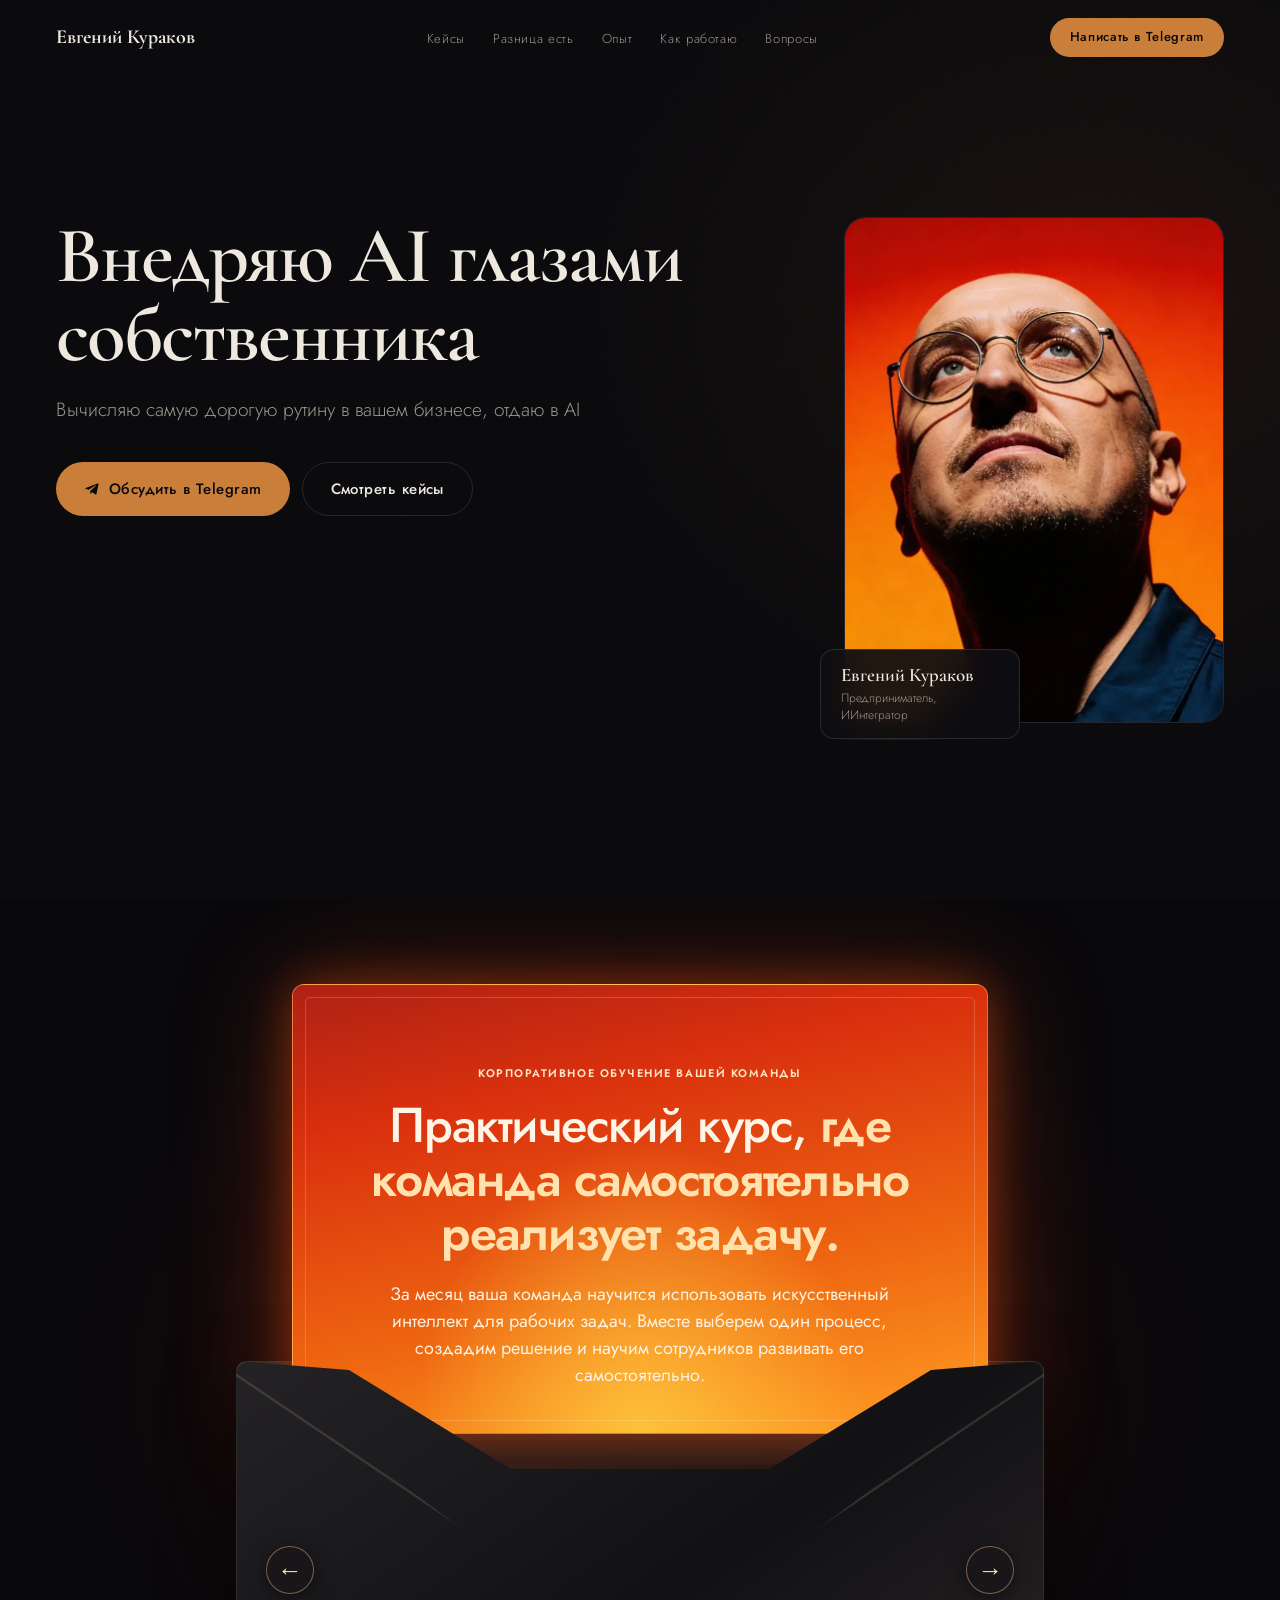
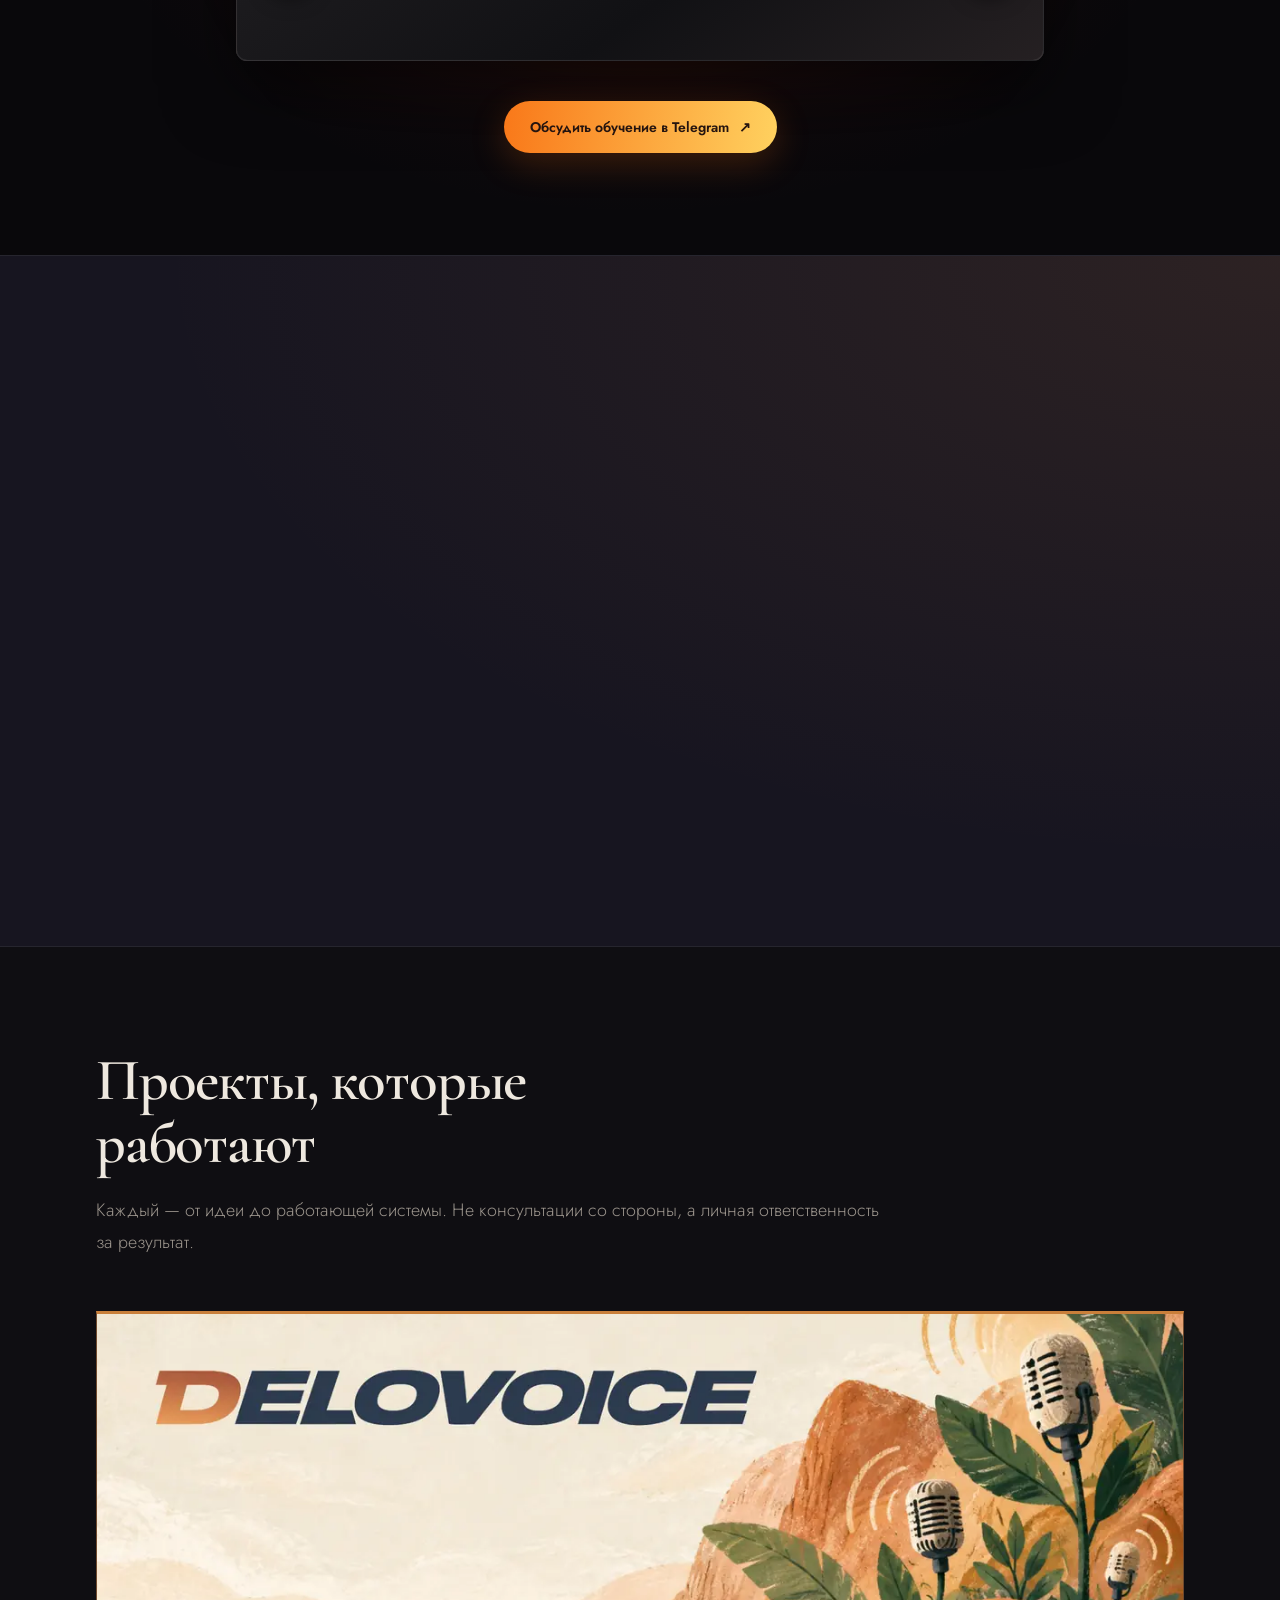
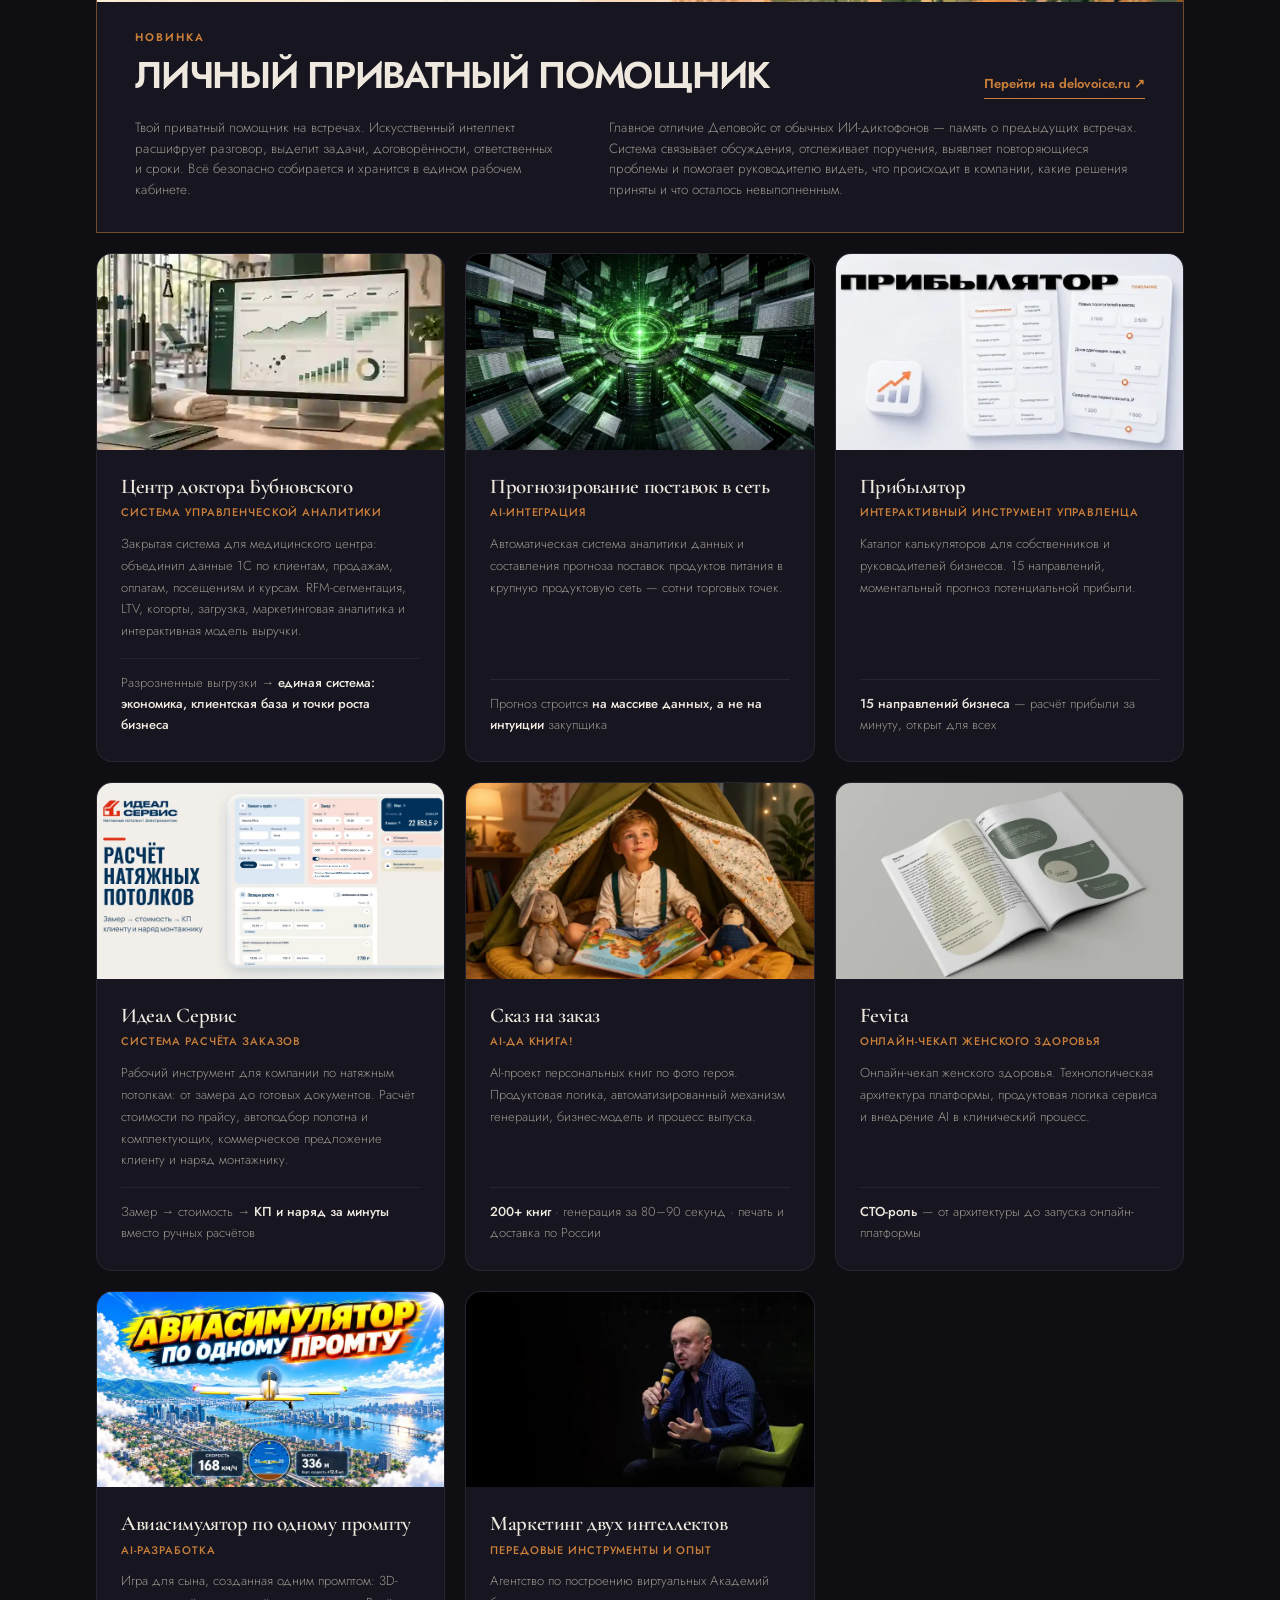
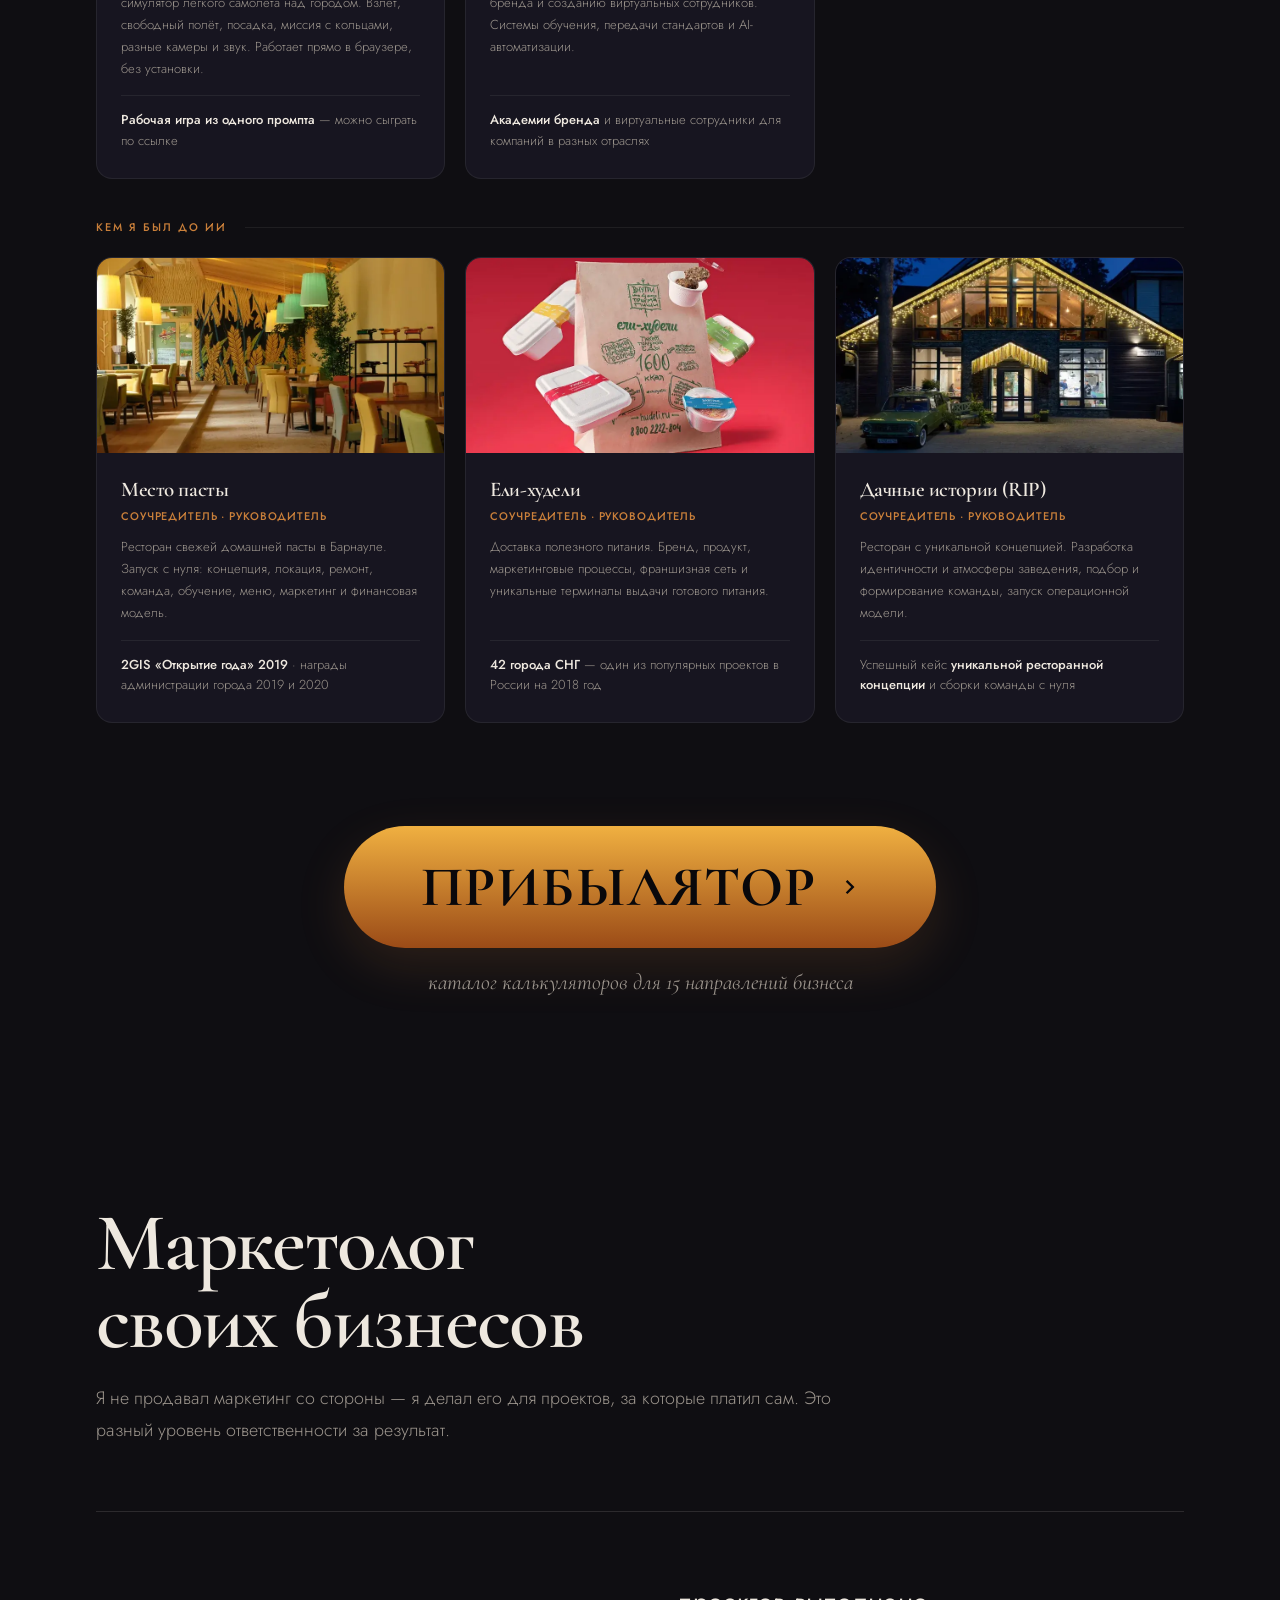
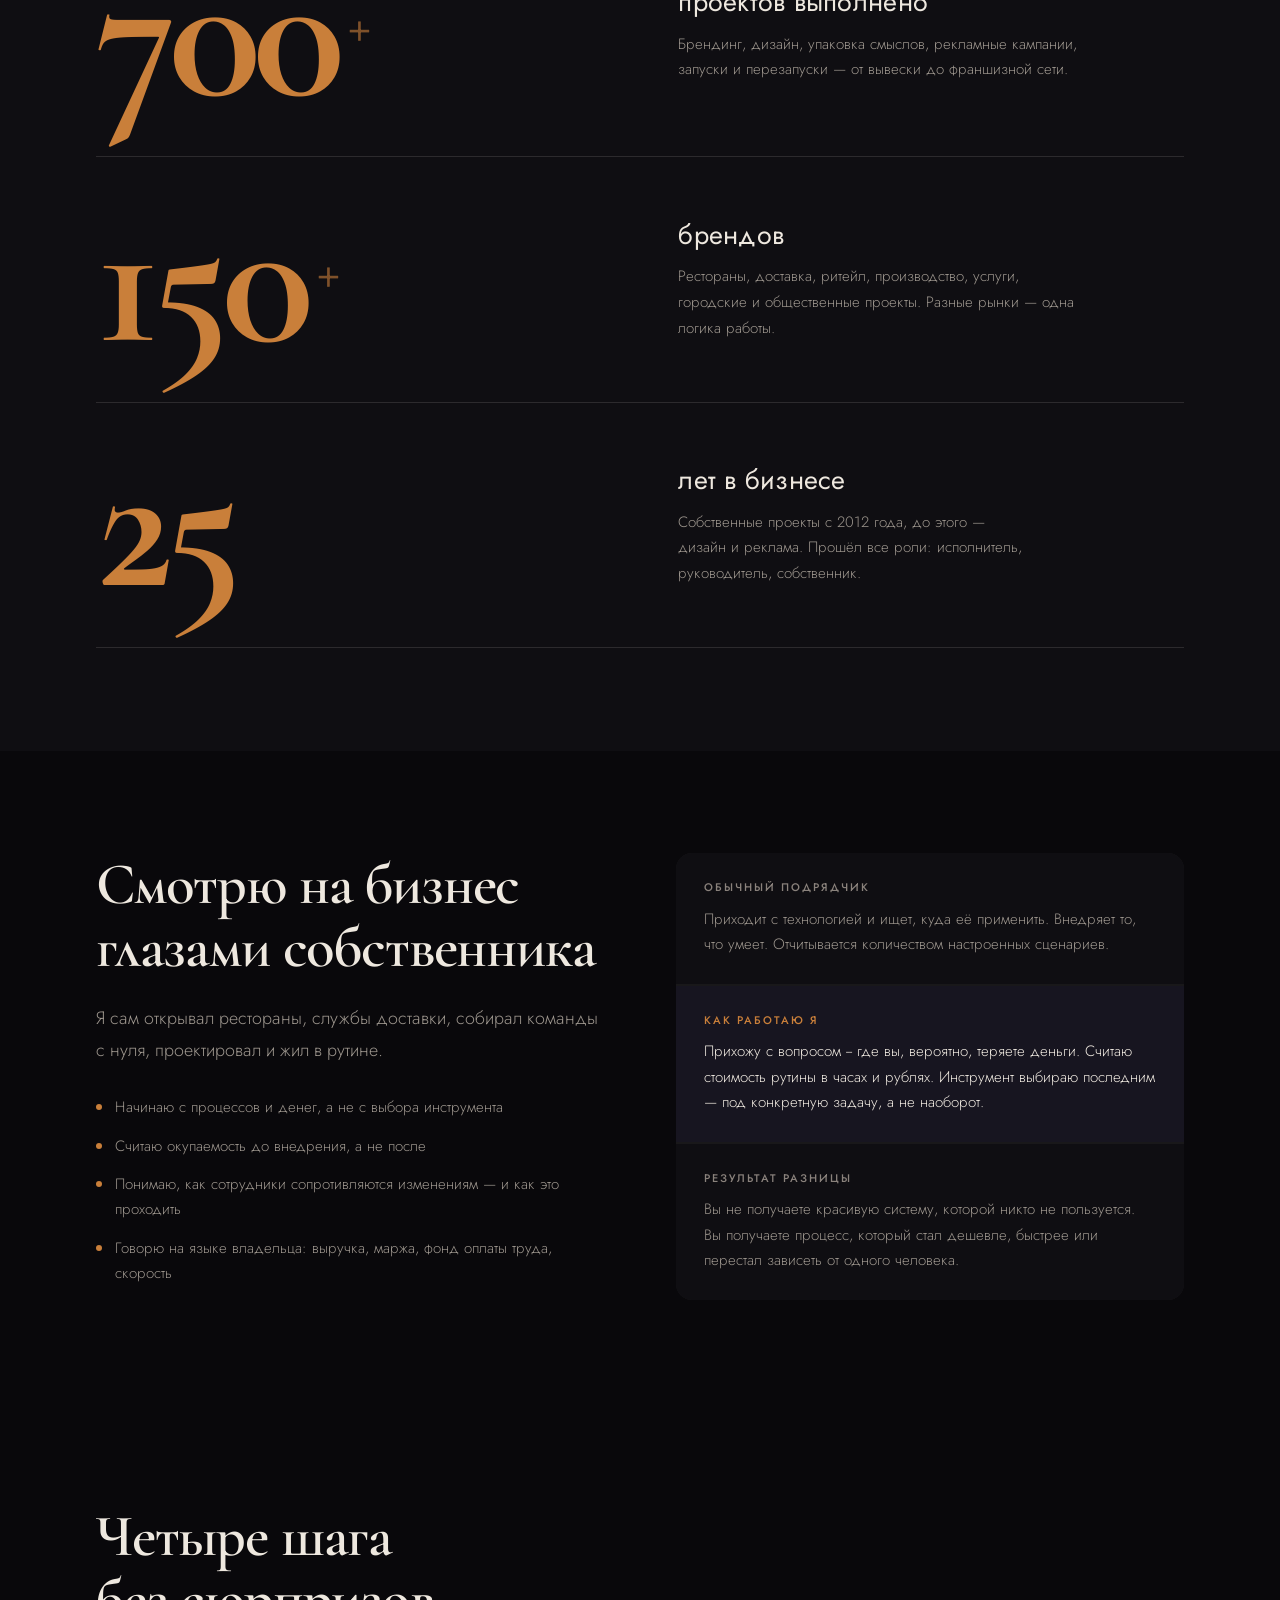
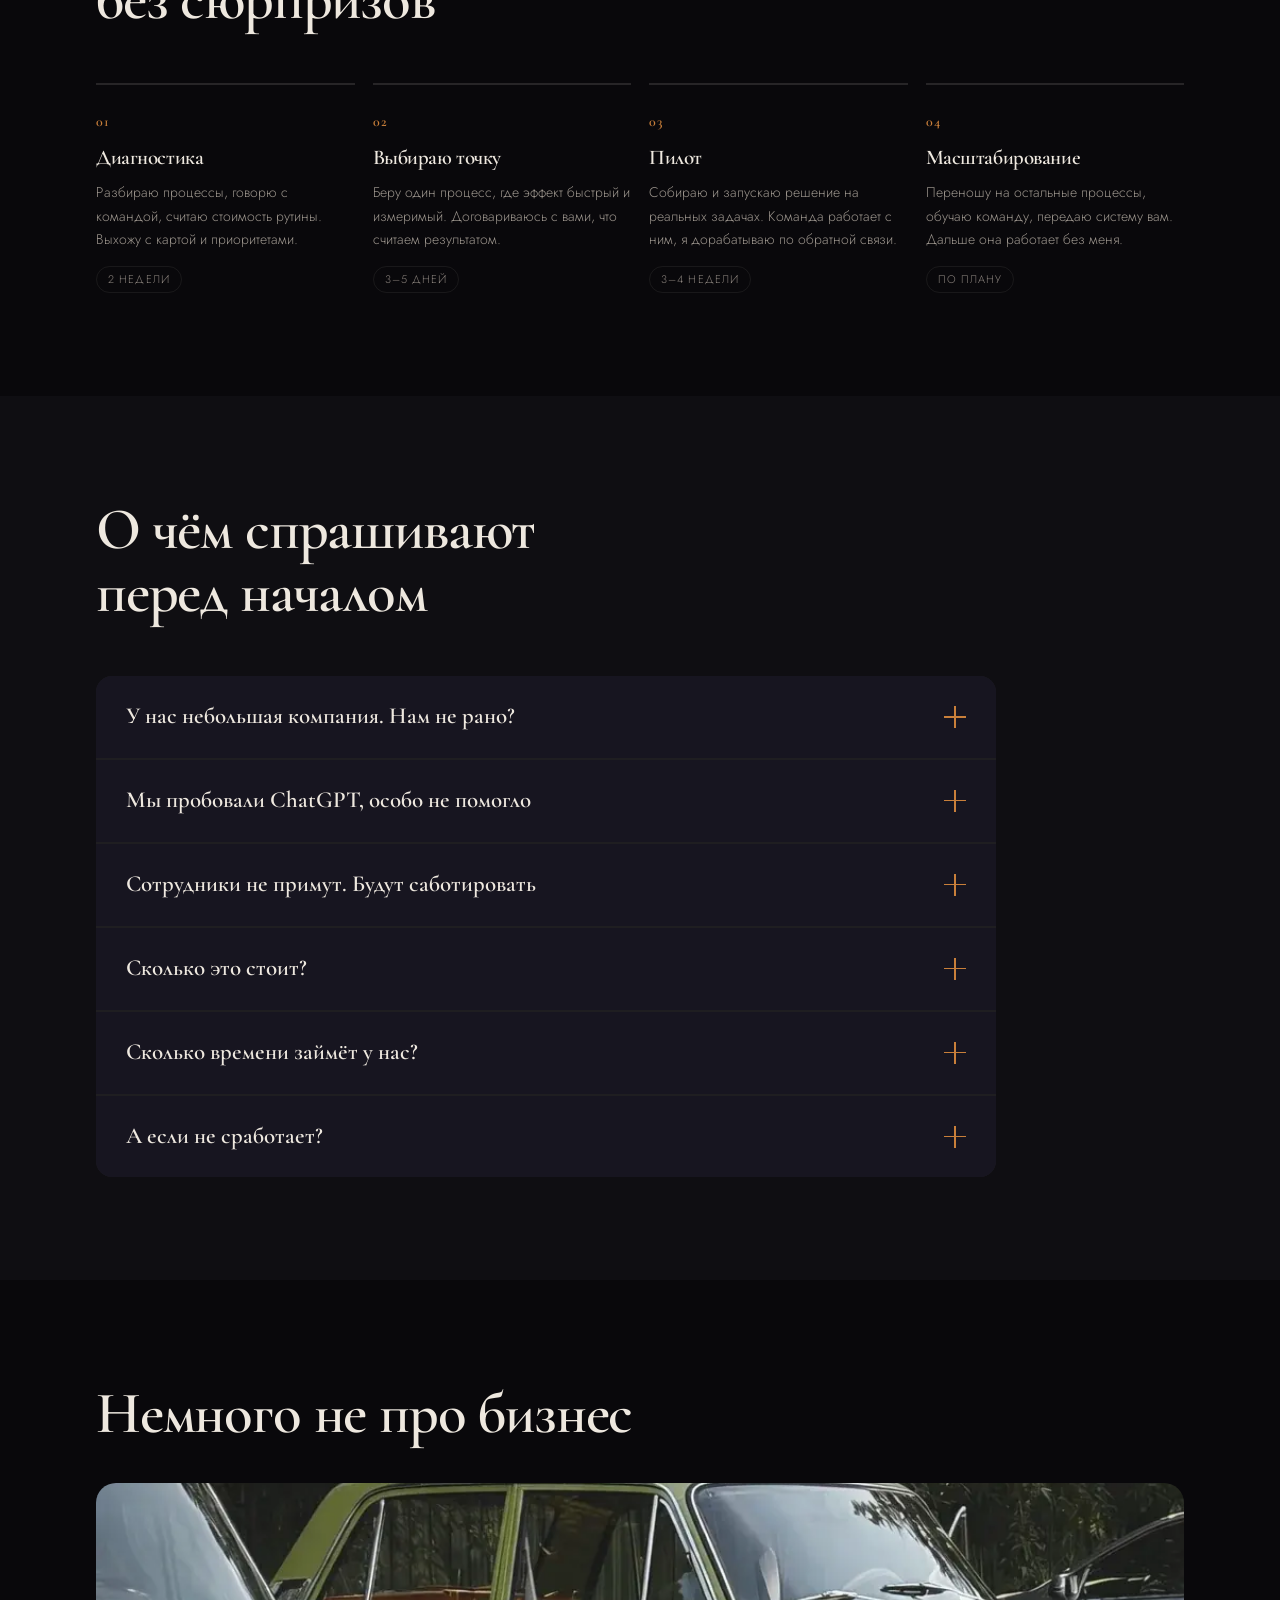
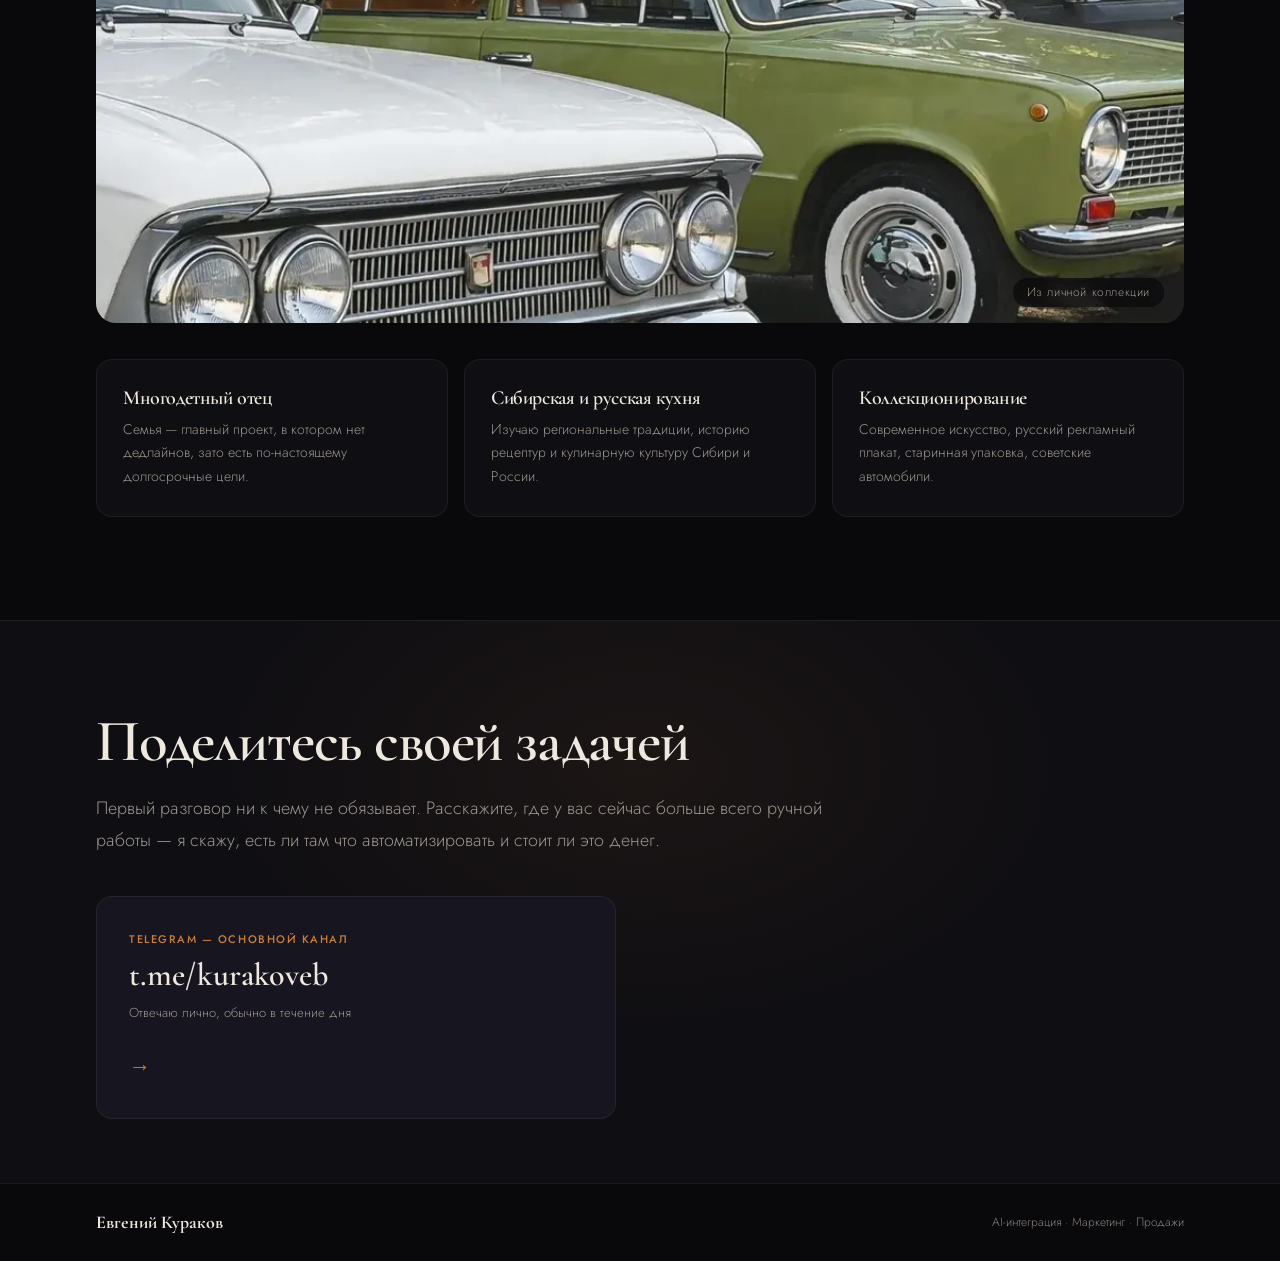
==== index.html @ 6cf67a52 "Make DeloVoice featured case a full-width image banner with text below" ====
<!DOCTYPE html>
<html lang="ru"><head>
<meta charset="UTF-8">
<meta name="viewport" content="width=device-width, initial-scale=1.0, viewport-fit=cover">
<title>AI-интеграция, маркетинг и продажи — Евгений Кураков</title>
<meta name="description" content="Внедрение ИИ в бизнес глазами собственника: нахожу самую дорогую рутину и отдаю её ИИ. Виртуальные сотрудники, академии бренда, автоматизация процессов, маркетинг и построение продаж. 700+ проектов, 150+ брендов, 25 лет опыта.">
<meta name="keywords" content="внедрение ИИ в бизнес, AI-интеграция, автоматизация бизнес-процессов, виртуальные сотрудники, AI-ассистенты, академия бренда, построение отдела продаж, маркетинг для ресторанов, Евгений Кураков">
<meta name="author" content="Евгений Кураков">
<meta name="robots" content="index, follow, max-image-preview:large, max-snippet:-1">
<meta name="theme-color" content="#09080B">
<meta name="format-detection" content="telephone=no">
<link rel="canonical" href="https://iamkurakov.ru/">
<link rel="icon" href="/favicon.ico" sizes="any">
<link rel="icon" type="image/png" sizes="32x32" href="/favicon-32.png">
<link rel="apple-touch-icon" sizes="180x180" href="/favicon-180.png">
<meta property="og:type" content="profile">
<meta property="og:site_name" content="Евгений Кураков">
<meta property="og:locale" content="ru_RU">
<meta property="og:title" content="AI-интеграция, маркетинг и продажи — Евгений Кураков">
<meta property="og:description" content="Внедряю ИИ в бизнес глазами собственника, а не рядового разработчика. Вычисляю самую дорогую рутину и отдаю её ИИ.">
<meta property="og:url" content="https://iamkurakov.ru/">
<meta property="og:image" content="https://iamkurakov.ru/img/og-cover.jpg">
<meta property="og:image:width" content="1200">
<meta property="og:image:height" content="630">
<meta property="og:image:type" content="image/jpeg">
<meta property="og:image:alt" content="Евгений Кураков — предприниматель и ИИнтегратор">
<meta name="twitter:card" content="summary_large_image">
<meta name="twitter:title" content="AI-интеграция, маркетинг и продажи — Евгений Кураков">
<meta name="twitter:description" content="Нахожу самую дорогую рутину в бизнесе и отдаю её ИИ. AI-интеграция, маркетинг, продажи.">
<meta name="twitter:image" content="https://iamkurakov.ru/img/og-cover.jpg">

<link rel="preload" href="img/kurakov.webp" as="image" fetchpriority="high">
<!-- Yandex.Metrika counter -->
<script type="text/javascript">
(function(m,e,t,r,i,k,a){m[i]=m[i]||function(){(m[i].a=m[i].a||[]).push(arguments)};m[i].l=1*new Date();for(var j=0;j<document.scripts.length;j++){if(document.scripts[j].src===r){return}}k=e.createElement(t),a=e.getElementsByTagName(t)[0],k.async=1,k.src=r,a.parentNode.insertBefore(k,a)})(window,document,'script','https://mc.yandex.ru/metrika/tag.js?id=113907085','ym');
ym(113907085,'init',{ssr:true,webvisor:true,clickmap:true,ecommerce:"dataLayer",referrer:document.referrer,url:location.href,accurateTrackBounce:true,trackLinks:true});
</script>
<!-- /Yandex.Metrika counter -->
<style>/* cyrillic-ext */
@font-face {
  font-family: 'Cormorant Garamond';
  font-style: italic;
  font-weight: 400;
  font-display: swap;
  src: url("fonts/fafead5b.woff2") format('woff2');
  unicode-range: U+0460-052F, U+1C80-1C8A, U+20B4, U+2DE0-2DFF, U+A640-A69F, U+FE2E-FE2F;
}
/* cyrillic */
@font-face {
  font-family: 'Cormorant Garamond';
  font-style: italic;
  font-weight: 400;
  font-display: swap;
  src: url("fonts/f7127a24.woff2") format('woff2');
  unicode-range: U+0301, U+0400-045F, U+0490-0491, U+04B0-04B1, U+2116;
}
/* vietnamese */
@font-face {
  font-family: 'Cormorant Garamond';
  font-style: italic;
  font-weight: 400;
  font-display: swap;
  src: url("fonts/7da8c09c.woff2") format('woff2');
  unicode-range: U+0102-0103, U+0110-0111, U+0128-0129, U+0168-0169, U+01A0-01A1, U+01AF-01B0, U+0300-0301, U+0303-0304, U+0308-0309, U+0323, U+0329, U+1EA0-1EF9, U+20AB;
}
/* latin-ext */
@font-face {
  font-family: 'Cormorant Garamond';
  font-style: italic;
  font-weight: 400;
  font-display: swap;
  src: url("fonts/89ba4694.woff2") format('woff2');
  unicode-range: U+0100-02BA, U+02BD-02C5, U+02C7-02CC, U+02CE-02D7, U+02DD-02FF, U+0304, U+0308, U+0329, U+1D00-1DBF, U+1E00-1E9F, U+1EF2-1EFF, U+2020, U+20A0-20AB, U+20AD-20C0, U+2113, U+2C60-2C7F, U+A720-A7FF;
}
/* latin */
@font-face {
  font-family: 'Cormorant Garamond';
  font-style: italic;
  font-weight: 400;
  font-display: swap;
  src: url("fonts/3cfa1b1b.woff2") format('woff2');
  unicode-range: U+0000-00FF, U+0131, U+0152-0153, U+02BB-02BC, U+02C6, U+02DA, U+02DC, U+0304, U+0308, U+0329, U+2000-206F, U+20AC, U+2122, U+2191, U+2193, U+2212, U+2215, U+FEFF, U+FFFD;
}
/* cyrillic-ext */
@font-face {
  font-family: 'Cormorant Garamond';
  font-style: italic;
  font-weight: 600;
  font-display: swap;
  src: url("fonts/fafead5b.woff2") format('woff2');
  unicode-range: U+0460-052F, U+1C80-1C8A, U+20B4, U+2DE0-2DFF, U+A640-A69F, U+FE2E-FE2F;
}
/* cyrillic */
@font-face {
  font-family: 'Cormorant Garamond';
  font-style: italic;
  font-weight: 600;
  font-display: swap;
  src: url("fonts/f7127a24.woff2") format('woff2');
  unicode-range: U+0301, U+0400-045F, U+0490-0491, U+04B0-04B1, U+2116;
}
/* vietnamese */
@font-face {
  font-family: 'Cormorant Garamond';
  font-style: italic;
  font-weight: 600;
  font-display: swap;
  src: url("fonts/7da8c09c.woff2") format('woff2');
  unicode-range: U+0102-0103, U+0110-0111, U+0128-0129, U+0168-0169, U+01A0-01A1, U+01AF-01B0, U+0300-0301, U+0303-0304, U+0308-0309, U+0323, U+0329, U+1EA0-1EF9, U+20AB;
}
/* latin-ext */
@font-face {
  font-family: 'Cormorant Garamond';
  font-style: italic;
  font-weight: 600;
  font-display: swap;
  src: url("fonts/89ba4694.woff2") format('woff2');
  unicode-range: U+0100-02BA, U+02BD-02C5, U+02C7-02CC, U+02CE-02D7, U+02DD-02FF, U+0304, U+0308, U+0329, U+1D00-1DBF, U+1E00-1E9F, U+1EF2-1EFF, U+2020, U+20A0-20AB, U+20AD-20C0, U+2113, U+2C60-2C7F, U+A720-A7FF;
}
/* latin */
@font-face {
  font-family: 'Cormorant Garamond';
  font-style: italic;
  font-weight: 600;
  font-display: swap;
  src: url("fonts/3cfa1b1b.woff2") format('woff2');
  unicode-range: U+0000-00FF, U+0131, U+0152-0153, U+02BB-02BC, U+02C6, U+02DA, U+02DC, U+0304, U+0308, U+0329, U+2000-206F, U+20AC, U+2122, U+2191, U+2193, U+2212, U+2215, U+FEFF, U+FFFD;
}
/* cyrillic-ext */
@font-face {
  font-family: 'Cormorant Garamond';
  font-style: normal;
  font-weight: 400;
  font-display: swap;
  src: url("fonts/e37091b2.woff2") format('woff2');
  unicode-range: U+0460-052F, U+1C80-1C8A, U+20B4, U+2DE0-2DFF, U+A640-A69F, U+FE2E-FE2F;
}
/* cyrillic */
@font-face {
  font-family: 'Cormorant Garamond';
  font-style: normal;
  font-weight: 400;
  font-display: swap;
  src: url("fonts/98a6ba14.woff2") format('woff2');
  unicode-range: U+0301, U+0400-045F, U+0490-0491, U+04B0-04B1, U+2116;
}
/* vietnamese */
@font-face {
  font-family: 'Cormorant Garamond';
  font-style: normal;
  font-weight: 400;
  font-display: swap;
  src: url("fonts/1ac52d6c.woff2") format('woff2');
  unicode-range: U+0102-0103, U+0110-0111, U+0128-0129, U+0168-0169, U+01A0-01A1, U+01AF-01B0, U+0300-0301, U+0303-0304, U+0308-0309, U+0323, U+0329, U+1EA0-1EF9, U+20AB;
}
/* latin-ext */
@font-face {
  font-family: 'Cormorant Garamond';
  font-style: normal;
  font-weight: 400;
  font-display: swap;
  src: url("fonts/824432c8.woff2") format('woff2');
  unicode-range: U+0100-02BA, U+02BD-02C5, U+02C7-02CC, U+02CE-02D7, U+02DD-02FF, U+0304, U+0308, U+0329, U+1D00-1DBF, U+1E00-1E9F, U+1EF2-1EFF, U+2020, U+20A0-20AB, U+20AD-20C0, U+2113, U+2C60-2C7F, U+A720-A7FF;
}
/* latin */
@font-face {
  font-family: 'Cormorant Garamond';
  font-style: normal;
  font-weight: 400;
  font-display: swap;
  src: url("fonts/67171fcf.woff2") format('woff2');
  unicode-range: U+0000-00FF, U+0131, U+0152-0153, U+02BB-02BC, U+02C6, U+02DA, U+02DC, U+0304, U+0308, U+0329, U+2000-206F, U+20AC, U+2122, U+2191, U+2193, U+2212, U+2215, U+FEFF, U+FFFD;
}
/* cyrillic-ext */
@font-face {
  font-family: 'Cormorant Garamond';
  font-style: normal;
  font-weight: 600;
  font-display: swap;
  src: url("fonts/e37091b2.woff2") format('woff2');
  unicode-range: U+0460-052F, U+1C80-1C8A, U+20B4, U+2DE0-2DFF, U+A640-A69F, U+FE2E-FE2F;
}
/* cyrillic */
@font-face {
  font-family: 'Cormorant Garamond';
  font-style: normal;
  font-weight: 600;
  font-display: swap;
  src: url("fonts/98a6ba14.woff2") format('woff2');
  unicode-range: U+0301, U+0400-045F, U+0490-0491, U+04B0-04B1, U+2116;
}
/* vietnamese */
@font-face {
  font-family: 'Cormorant Garamond';
  font-style: normal;
  font-weight: 600;
  font-display: swap;
  src: url("fonts/1ac52d6c.woff2") format('woff2');
  unicode-range: U+0102-0103, U+0110-0111, U+0128-0129, U+0168-0169, U+01A0-01A1, U+01AF-01B0, U+0300-0301, U+0303-0304, U+0308-0309, U+0323, U+0329, U+1EA0-1EF9, U+20AB;
}
/* latin-ext */
@font-face {
  font-family: 'Cormorant Garamond';
  font-style: normal;
  font-weight: 600;
  font-display: swap;
  src: url("fonts/824432c8.woff2") format('woff2');
  unicode-range: U+0100-02BA, U+02BD-02C5, U+02C7-02CC, U+02CE-02D7, U+02DD-02FF, U+0304, U+0308, U+0329, U+1D00-1DBF, U+1E00-1E9F, U+1EF2-1EFF, U+2020, U+20A0-20AB, U+20AD-20C0, U+2113, U+2C60-2C7F, U+A720-A7FF;
}
/* latin */
@font-face {
  font-family: 'Cormorant Garamond';
  font-style: normal;
  font-weight: 600;
  font-display: swap;
  src: url("fonts/67171fcf.woff2") format('woff2');
  unicode-range: U+0000-00FF, U+0131, U+0152-0153, U+02BB-02BC, U+02C6, U+02DA, U+02DC, U+0304, U+0308, U+0329, U+2000-206F, U+20AC, U+2122, U+2191, U+2193, U+2212, U+2215, U+FEFF, U+FFFD;
}
/* cyrillic-ext */
@font-face {
  font-family: 'Cormorant Garamond';
  font-style: normal;
  font-weight: 700;
  font-display: swap;
  src: url("fonts/e37091b2.woff2") format('woff2');
  unicode-range: U+0460-052F, U+1C80-1C8A, U+20B4, U+2DE0-2DFF, U+A640-A69F, U+FE2E-FE2F;
}
/* cyrillic */
@font-face {
  font-family: 'Cormorant Garamond';
  font-style: normal;
  font-weight: 700;
  font-display: swap;
  src: url("fonts/98a6ba14.woff2") format('woff2');
  unicode-range: U+0301, U+0400-045F, U+0490-0491, U+04B0-04B1, U+2116;
}
/* vietnamese */
@font-face {
  font-family: 'Cormorant Garamond';
  font-style: normal;
  font-weight: 700;
  font-display: swap;
  src: url("fonts/1ac52d6c.woff2") format('woff2');
  unicode-range: U+0102-0103, U+0110-0111, U+0128-0129, U+0168-0169, U+01A0-01A1, U+01AF-01B0, U+0300-0301, U+0303-0304, U+0308-0309, U+0323, U+0329, U+1EA0-1EF9, U+20AB;
}
/* latin-ext */
@font-face {
  font-family: 'Cormorant Garamond';
  font-style: normal;
  font-weight: 700;
  font-display: swap;
  src: url("fonts/824432c8.woff2") format('woff2');
  unicode-range: U+0100-02BA, U+02BD-02C5, U+02C7-02CC, U+02CE-02D7, U+02DD-02FF, U+0304, U+0308, U+0329, U+1D00-1DBF, U+1E00-1E9F, U+1EF2-1EFF, U+2020, U+20A0-20AB, U+20AD-20C0, U+2113, U+2C60-2C7F, U+A720-A7FF;
}
/* latin */
@font-face {
  font-family: 'Cormorant Garamond';
  font-style: normal;
  font-weight: 700;
  font-display: swap;
  src: url("fonts/67171fcf.woff2") format('woff2');
  unicode-range: U+0000-00FF, U+0131, U+0152-0153, U+02BB-02BC, U+02C6, U+02DA, U+02DC, U+0304, U+0308, U+0329, U+2000-206F, U+20AC, U+2122, U+2191, U+2193, U+2212, U+2215, U+FEFF, U+FFFD;
}
/* cyrillic */
@font-face {
  font-family: 'Jost';
  font-style: normal;
  font-weight: 300;
  font-display: swap;
  src: url("fonts/20e87beb.woff2") format('woff2');
  unicode-range: U+0301, U+0400-045F, U+0490-0491, U+04B0-04B1, U+2116;
}
/* latin-ext */
@font-face {
  font-family: 'Jost';
  font-style: normal;
  font-weight: 300;
  font-display: swap;
  src: url("fonts/11725cff.woff2") format('woff2');
  unicode-range: U+0100-02BA, U+02BD-02C5, U+02C7-02CC, U+02CE-02D7, U+02DD-02FF, U+0304, U+0308, U+0329, U+1D00-1DBF, U+1E00-1E9F, U+1EF2-1EFF, U+2020, U+20A0-20AB, U+20AD-20C0, U+2113, U+2C60-2C7F, U+A720-A7FF;
}
/* latin */
@font-face {
  font-family: 'Jost';
  font-style: normal;
  font-weight: 300;
  font-display: swap;
  src: url("fonts/645d65e5.woff2") format('woff2');
  unicode-range: U+0000-00FF, U+0131, U+0152-0153, U+02BB-02BC, U+02C6, U+02DA, U+02DC, U+0304, U+0308, U+0329, U+2000-206F, U+20AC, U+2122, U+2191, U+2193, U+2212, U+2215, U+FEFF, U+FFFD;
}
/* cyrillic */
@font-face {
  font-family: 'Jost';
  font-style: normal;
  font-weight: 400;
  font-display: swap;
  src: url("fonts/20e87beb.woff2") format('woff2');
  unicode-range: U+0301, U+0400-045F, U+0490-0491, U+04B0-04B1, U+2116;
}
/* latin-ext */
@font-face {
  font-family: 'Jost';
  font-style: normal;
  font-weight: 400;
  font-display: swap;
  src: url("fonts/11725cff.woff2") format('woff2');
  unicode-range: U+0100-02BA, U+02BD-02C5, U+02C7-02CC, U+02CE-02D7, U+02DD-02FF, U+0304, U+0308, U+0329, U+1D00-1DBF, U+1E00-1E9F, U+1EF2-1EFF, U+2020, U+20A0-20AB, U+20AD-20C0, U+2113, U+2C60-2C7F, U+A720-A7FF;
}
/* latin */
@font-face {
  font-family: 'Jost';
  font-style: normal;
  font-weight: 400;
  font-display: swap;
  src: url("fonts/645d65e5.woff2") format('woff2');
  unicode-range: U+0000-00FF, U+0131, U+0152-0153, U+02BB-02BC, U+02C6, U+02DA, U+02DC, U+0304, U+0308, U+0329, U+2000-206F, U+20AC, U+2122, U+2191, U+2193, U+2212, U+2215, U+FEFF, U+FFFD;
}
/* cyrillic */
@font-face {
  font-family: 'Jost';
  font-style: normal;
  font-weight: 500;
  font-display: swap;
  src: url("fonts/20e87beb.woff2") format('woff2');
  unicode-range: U+0301, U+0400-045F, U+0490-0491, U+04B0-04B1, U+2116;
}
/* latin-ext */
@font-face {
  font-family: 'Jost';
  font-style: normal;
  font-weight: 500;
  font-display: swap;
  src: url("fonts/11725cff.woff2") format('woff2');
  unicode-range: U+0100-02BA, U+02BD-02C5, U+02C7-02CC, U+02CE-02D7, U+02DD-02FF, U+0304, U+0308, U+0329, U+1D00-1DBF, U+1E00-1E9F, U+1EF2-1EFF, U+2020, U+20A0-20AB, U+20AD-20C0, U+2113, U+2C60-2C7F, U+A720-A7FF;
}
/* latin */
@font-face {
  font-family: 'Jost';
  font-style: normal;
  font-weight: 500;
  font-display: swap;
  src: url("fonts/645d65e5.woff2") format('woff2');
  unicode-range: U+0000-00FF, U+0131, U+0152-0153, U+02BB-02BC, U+02C6, U+02DA, U+02DC, U+0304, U+0308, U+0329, U+2000-206F, U+20AC, U+2122, U+2191, U+2193, U+2212, U+2215, U+FEFF, U+FFFD;
}
/* cyrillic */
@font-face {
  font-family: 'Jost';
  font-style: normal;
  font-weight: 600;
  font-display: swap;
  src: url("fonts/20e87beb.woff2") format('woff2');
  unicode-range: U+0301, U+0400-045F, U+0490-0491, U+04B0-04B1, U+2116;
}
/* latin-ext */
@font-face {
  font-family: 'Jost';
  font-style: normal;
  font-weight: 600;
  font-display: swap;
  src: url("fonts/11725cff.woff2") format('woff2');
  unicode-range: U+0100-02BA, U+02BD-02C5, U+02C7-02CC, U+02CE-02D7, U+02DD-02FF, U+0304, U+0308, U+0329, U+1D00-1DBF, U+1E00-1E9F, U+1EF2-1EFF, U+2020, U+20A0-20AB, U+20AD-20C0, U+2113, U+2C60-2C7F, U+A720-A7FF;
}
/* latin */
@font-face {
  font-family: 'Jost';
  font-style: normal;
  font-weight: 600;
  font-display: swap;
  src: url("fonts/645d65e5.woff2") format('woff2');
  unicode-range: U+0000-00FF, U+0131, U+0152-0153, U+02BB-02BC, U+02C6, U+02DA, U+02DC, U+0304, U+0308, U+0329, U+2000-206F, U+20AC, U+2122, U+2191, U+2193, U+2212, U+2215, U+FEFF, U+FFFD;
}
</style>
<style>
*,*::before,*::after{box-sizing:border-box;margin:0;padding:0}
html{scroll-behavior:smooth}
body{background:#09080B;color:#EEE8DF;font-family:'Jost',sans-serif;font-weight:300;line-height:1.6;overflow-x:hidden;-webkit-font-smoothing:antialiased}
a{color:inherit;text-decoration:none}
a:hover{color:#E49A50}
img{display:block;max-width:100%;height:auto}
:root{--bg:#09080B;--bg1:#0F0E12;--bg2:#171520;--bg3:#1F1D29;--t:#EEE8DF;--t2:#9B948C;--t3:#8A827C;--a:#C97F3A;--al:#E49A50;--ap:rgba(201,127,58,.1);--br:rgba(238,232,223,.07);--br2:rgba(238,232,223,.13);--r:16px;--max:1200px;--px:56px}
h1,h2,h3,h4,.serif{font-family:'Cormorant Garamond',serif;font-weight:600;line-height:1.07;letter-spacing:-.02em;text-wrap:balance}
h1{font-size:clamp(42px,6.2vw,88px)}
h2{font-size:clamp(34px,4.6vw,66px)}
h3{font-size:clamp(22px,3vw,40px)}
.label{font-size:11px;font-weight:500;letter-spacing:.18em;text-transform:uppercase;color:var(--a)}
.lead{font-size:clamp(15px,1.4vw,19px);line-height:1.78;color:var(--t2);text-wrap:pretty}
.wrap{max-width:var(--max);margin:0 auto;padding:0 var(--px)}
section{padding:clamp(72px,8vw,120px) 0}
.sh{margin-bottom:52px;max-width:820px}
.sh .label{display:block;margin-bottom:16px}
.sh p{margin-top:20px}
.fi{opacity:0;transform:translateY(24px);transition:opacity .7s ease,transform .7s ease}
.fi.on{opacity:1;transform:none}
.fi.d1{transition-delay:.08s}.fi.d2{transition-delay:.16s}.fi.d3{transition-delay:.24s}.fi.d4{transition-delay:.32s}.fi.d5{transition-delay:.4s}

/* NAV */
nav{position:fixed;top:0;left:0;right:0;z-index:200;padding:18px var(--px);display:flex;align-items:center;justify-content:space-between;gap:20px;transition:background .4s,border-color .4s;border-bottom:1px solid transparent}
nav.on{background:rgba(9,8,11,.9);backdrop-filter:blur(28px);-webkit-backdrop-filter:blur(28px);border-bottom-color:var(--br)}
.nav-logo{font-family:'Cormorant Garamond',serif;font-size:20px;font-weight:700;opacity:0;transition:opacity .35s;pointer-events:none;white-space:nowrap}
nav.on .nav-logo{opacity:1;pointer-events:auto}
.nav-links{display:flex;align-items:center;gap:28px;list-style:none}
.nav-links a{font-size:13px;letter-spacing:.05em;color:var(--t2);transition:color .2s;white-space:nowrap}
.nav-links a:hover{color:var(--t)}
.nav-cta{font-size:13px;font-weight:500;letter-spacing:.05em;color:var(--bg);background:var(--a);padding:9px 20px;border-radius:100px;transition:background .2s,transform .2s;white-space:nowrap}
.nav-cta:hover{background:var(--al);color:var(--bg);transform:translateY(-1px)}
.nav-burger{display:none;flex-direction:column;gap:5px;cursor:pointer;padding:4px}
.nav-burger span{width:22px;height:1.5px;background:var(--t2);display:block;transition:background .2s}
.nav-burger:hover span{background:var(--t)}
@media(max-width:940px){nav{padding:14px 24px}.nav-links{display:none}.nav-burger{display:flex}}

/* HERO */
#hero{min-height:100svh;display:flex;align-items:center;padding:120px 0 80px;position:relative;overflow:hidden}
.hero-glow{position:absolute;right:-8%;top:0;width:70vw;height:90vh;background:radial-gradient(ellipse at 68% 38%,rgba(201,127,58,.08) 0%,transparent 62%);pointer-events:none}
.hero-noise{position:absolute;inset:0;opacity:.025;pointer-events:none;background-image:url("data:image/svg+xml,%3Csvg viewBox='0 0 256 256' xmlns='http://www.w3.org/2000/svg'%3E%3Cfilter id='n'%3E%3CfeTurbulence type='fractalNoise' baseFrequency='.9' numOctaves='4' stitchTiles='stitch'/%3E%3C/filter%3E%3Crect width='100%25' height='100%25' filter='url(%23n)'/%3E%3C/svg%3E");background-size:200px}
.hero-grid{display:grid;grid-template-columns:1fr clamp(240px,29.7vw,481px);gap:56px;align-items:start;width:100%;position:relative;z-index:1}
.hero-badge{display:inline-flex;align-items:center;gap:10px;margin-bottom:26px}
.hero-pulse{width:7px;height:7px;border-radius:50%;background:var(--a);animation:pulse 2.2s ease-in-out infinite}
@keyframes pulse{0%,100%{opacity:1;transform:scale(1)}50%{opacity:.35;transform:scale(.65)}}
.hero-badge-t{font-size:11px;font-weight:500;letter-spacing:.15em;text-transform:uppercase;color:var(--t2)}
.hero-h1{margin-bottom:18px}
.hero-h1 em{display:block;font-style:italic;font-weight:400;color:var(--a);font-size:.66em;margin-top:.14em;letter-spacing:-.01em}
.hero-desc{font-size:clamp(16px,1.5vw,20px);color:var(--t2);line-height:1.72;max-width:540px;margin-bottom:36px;text-wrap:pretty}
.hero-desc strong{color:var(--t);font-weight:400}
.hero-ctas{display:flex;gap:12px;flex-wrap:wrap}
.btn{display:inline-flex;align-items:center;gap:9px;font-family:'Jost',sans-serif;font-size:15px;font-weight:500;letter-spacing:.03em;padding:14px 28px;border-radius:100px;transition:all .22s;cursor:pointer;border:none}
.btn svg{width:16px;height:16px;fill:currentColor;flex-shrink:0}
.btn-a{background:var(--a);color:var(--bg)}
.btn-a:hover{background:var(--al);color:var(--bg);transform:translateY(-2px)}
.btn-b{background:transparent;color:var(--t);border:1px solid var(--br2)}
.btn-b:hover{border-color:var(--t2);color:var(--t);transform:translateY(-2px)}
#hero .wrap{max-width:1560px}
.hero-photo{position:relative}
.hero-frame{width:100%;aspect-ratio:3/4;background:var(--bg2);border:1px solid var(--br);border-radius:22px;overflow:hidden}
.hero-frame img{width:100%;height:100%;object-fit:cover}
.hero-badge2{position:absolute;bottom:-16px;left:-24px;background:rgba(15,14,18,.92);border:1px solid var(--br2);backdrop-filter:blur(16px);-webkit-backdrop-filter:blur(16px);padding:14px 20px;border-radius:14px;font-size:12px;line-height:1.45;color:var(--t2);max-width:200px}
.hero-badge2 strong{display:block;font-family:'Cormorant Garamond',serif;font-size:19px;font-weight:600;color:var(--t);line-height:1.2;margin-bottom:3px}
@media(max-width:980px){.hero-grid{grid-template-columns:1fr;gap:44px}.hero-photo{max-width:420px;width:100%;margin:0 auto}.hero-badge2{left:14px;bottom:14px}}

/* CASES */
#cases{background:var(--bg1)}
.case-grid{display:grid;grid-template-columns:repeat(3,1fr);gap:20px}
.case-card{background:var(--bg2);border:1px solid var(--br);border-radius:var(--r);overflow:hidden;display:flex;flex-direction:column;transition:border-color .3s,transform .3s}
.case-card:hover{border-color:rgba(201,127,58,.28);transform:translateY(-4px)}
.case-img{width:100%;aspect-ratio:16/9;background:var(--bg3);position:relative;overflow:hidden}
.case-img img{position:absolute;inset:0;width:100%;height:100%;object-fit:cover}
.case-ph{position:absolute;inset:0;display:flex;align-items:center;justify-content:center;background:linear-gradient(135deg,var(--bg3) 0%,var(--bg2) 100%)}
.case-ph svg{width:38px;height:38px;stroke:rgba(201,127,58,.42);fill:none;stroke-width:1.3;stroke-linecap:round;stroke-linejoin:round}
.case-cat{position:absolute;top:12px;right:12px;font-size:10px;font-weight:500;letter-spacing:.1em;text-transform:uppercase;background:rgba(9,8,11,.8);backdrop-filter:blur(8px);-webkit-backdrop-filter:blur(8px);color:var(--t2);padding:4px 11px;border-radius:100px;z-index:2}
.case-body{padding:24px 24px 26px;flex:1;display:flex;flex-direction:column}
.case-body h3{font-family:'Cormorant Garamond',serif;font-size:21px;font-weight:600;margin-bottom:5px;line-height:1.22}
.case-role{font-size:11px;font-weight:500;letter-spacing:.08em;text-transform:uppercase;color:var(--a);margin-bottom:11px}
.case-body>p{font-size:13px;color:var(--t2);line-height:1.68;flex:1}
.case-res{margin-top:16px;padding-top:14px;border-top:1px solid var(--br);font-size:13px;color:var(--t2);line-height:1.6}
.case-res strong{color:var(--t);font-weight:500}
.case-soon{grid-column:1/-1;position:relative;overflow:hidden;border:1px solid var(--br2);border-radius:var(--r);background:var(--bg3);min-height:clamp(200px,24vw,300px);display:flex;align-items:center;justify-content:center;text-align:center;padding:40px 24px}
.case-soon img{position:absolute;inset:-30px;width:calc(100% + 60px);height:calc(100% + 60px);object-fit:cover;filter:blur(18px) brightness(.45);transform:translateZ(0)}
.case-soon-t{position:relative;max-width:640px}
.case-soon h3{font-family:'Cormorant Garamond',serif;font-weight:600;font-size:clamp(40px,5vw,64px);line-height:1;color:var(--t);margin-bottom:14px}
.case-soon p{font-size:clamp(15px,1.5vw,18px);line-height:1.5;color:var(--t)}
.case-divider{grid-column:1/-1;display:flex;align-items:center;gap:18px;margin-top:20px}
.case-divider::before{content:"";flex:1;height:1px;background:var(--br);order:2}
.case-divider span{order:1;font-size:11px;font-weight:500;letter-spacing:.18em;text-transform:uppercase;color:var(--a)}
@media(max-width:900px){.case-grid{grid-template-columns:repeat(2,1fr)}}
@media(max-width:560px){.case-grid{grid-template-columns:1fr}}

/* DELOVOICE — полноценный горизонтальный баннер с текстом под изображением */
.case-spotlight{
  grid-column:1/-1;display:flex;flex-direction:column;min-width:0;
  overflow:hidden;border:1px solid rgba(201,127,58,.5);border-top:3px solid var(--a);
  border-radius:0;background:var(--bg2);color:inherit;text-decoration:none;
  box-shadow:none;transition:border-color .25s;
}
.case-spotlight:hover{border-color:var(--a)}
.case-spotlight:focus-visible{outline:3px solid var(--a);outline-offset:4px}
.case-spotlight-media{
  position:relative;flex:none;width:100%;height:clamp(155px,32svh,320px);
  overflow:hidden;background:#f0e2c8;
}
.case-spotlight-media img{
  display:block;width:100%;height:100%;object-fit:cover;object-position:center 25%;
  transition:transform .4s;
}
.case-spotlight:hover .case-spotlight-media img{transform:scale(1.01)}
.case-spotlight-content{
  display:flex;flex-direction:column;min-width:0;
  padding:clamp(18px,2.1vw,30px) clamp(22px,3vw,42px) clamp(20px,2.5vw,34px);
}
.case-spotlight-kicker{
  font-family:'Jost',sans-serif;font-size:11px;font-weight:600;
  letter-spacing:.18em;text-transform:uppercase;color:var(--a);margin-bottom:9px;
}
.case-spotlight-head{
  display:flex;align-items:baseline;justify-content:space-between;
  flex-wrap:wrap;column-gap:20px;row-gap:8px;margin-bottom:clamp(12px,1.5vw,20px);
}
.case-spotlight-head h3{
  font-family:'Jost',sans-serif;font-size:clamp(25px,2.9vw,42px);
  font-weight:600;line-height:1.12;letter-spacing:-.035em;color:var(--t);
  text-transform:uppercase;overflow-wrap:normal;
}
.case-spotlight-link{
  flex-shrink:0;font-family:'Jost',sans-serif;font-size:13px;font-weight:600;
  color:var(--a);border-bottom:1px solid currentColor;padding-bottom:3px;
}
.case-spotlight-copy{
  display:grid;grid-template-columns:minmax(0,1fr) minmax(0,1.25fr);
  gap:clamp(22px,3.5vw,52px);align-items:start;
}
.case-spotlight-copy p{font-size:clamp(13px,1.05vw,16px);line-height:1.53;color:var(--t2);margin:0}
@media(max-width:900px){
  .case-spotlight-media{height:auto;aspect-ratio:16/9}
  .case-spotlight-media img{object-position:center center}
  .case-spotlight-content{padding:24px 22px 30px}
  .case-spotlight-head{align-items:flex-start;flex-direction:column;gap:10px;margin-bottom:20px}
  .case-spotlight-head h3{font-size:clamp(25px,5.5vw,38px)}
  .case-spotlight-copy{grid-template-columns:1fr;gap:16px}
  .case-spotlight-copy p{font-size:15px;line-height:1.6}
}
@media(max-width:560px){
  .case-spotlight-content{padding:22px 20px 26px}
  .case-spotlight-head h3{font-size:clamp(24px,7.2vw,34px);line-height:1.16}
}
@media(max-height:650px) and (min-width:901px){
  .case-spotlight-media{height:clamp(125px,29svh,190px)}
  .case-spotlight-content{padding:14px 24px 18px}
  .case-spotlight-kicker{margin-bottom:6px}
  .case-spotlight-head{margin-bottom:10px}
  .case-spotlight-head h3{font-size:clamp(23px,2.4vw,34px)}
  .case-spotlight-copy{gap:24px}
  .case-spotlight-copy p{font-size:13px;line-height:1.42}
}
@media(prefers-reduced-motion:reduce){
  .case-spotlight,.case-spotlight-media img{transition:none}
  .case-spotlight:hover .case-spotlight-media img{transform:none}
}

/* PRIBYLYATOR CTA */
#pribylyator{background:var(--bg1);padding:0 0 clamp(72px,8vw,120px)}
.pb-in{text-align:center;display:flex;flex-direction:column;align-items:center;gap:18px}
.pb-btn{display:inline-flex;align-items:center;justify-content:center;gap:14px;font-family:'Cormorant Garamond',serif;font-size:clamp(30px,4.4vw,58px);font-weight:700;letter-spacing:.02em;color:var(--bg);background:var(--a);padding:clamp(22px,2.6vw,34px) clamp(44px,6vw,88px);border-radius:100px;transition:background .25s,transform .25s,box-shadow .25s;line-height:1;text-transform:uppercase;box-shadow:0 18px 50px rgba(201,127,58,.16)}
.pb-btn:hover{background:linear-gradient(180deg,#F5BC5A,#B25A1E)!important;color:var(--bg);transform:translateY(-4px);box-shadow:0 26px 64px rgba(201,127,58,.28)}
.pb-btn svg{width:.5em;height:.5em;fill:currentColor;flex-shrink:0}
.pb-sub{font-family:'Cormorant Garamond',serif;font-style:italic;font-size:clamp(16px,1.7vw,22px);color:var(--t2);max-width:520px;line-height:1.5}

/* DIFFERENCE */
#owner{background:var(--bg)}
.owner-g{display:grid;grid-template-columns:1fr 1fr;gap:72px;align-items:start}
.owner-g h2{margin-bottom:24px}
.compare{display:flex;flex-direction:column;gap:2px;border-radius:var(--r);overflow:hidden;background:var(--br)}
.compare-row{background:var(--bg1);padding:26px 28px}
.compare-row .label{display:block;margin-bottom:10px;color:var(--t3)}
.compare-row.mine .label{color:var(--a)}
.compare-row p{font-size:15px;line-height:1.7;color:var(--t2)}
.compare-row.mine{background:var(--bg2)}
.compare-row.mine p{color:var(--t)}
.owner-pts{display:flex;flex-direction:column;gap:14px;margin-top:28px}
.owner-pt{display:flex;gap:13px;align-items:flex-start;font-size:15px;color:var(--t2);line-height:1.65}
.owner-pt::before{content:'';width:6px;height:6px;border-radius:50%;background:var(--a);flex-shrink:0;margin-top:9px}
@media(max-width:900px){.owner-g{grid-template-columns:1fr;gap:48px}}

/* MAGAZINE STATS */
#stats{background:var(--bg1);overflow:hidden}
.stats-head{margin-bottom:clamp(40px,5vw,64px);max-width:760px}
.stats-head .label{display:block;margin-bottom:16px}
.stats-head h2{font-size:clamp(38px,6.4vw,96px);line-height:.96}
.stats-head p{margin-top:22px}
.stats-rows{display:flex;flex-direction:column}
.stat-row{display:grid;grid-template-columns:minmax(0,1.05fr) minmax(0,1fr);gap:clamp(24px,4vw,64px);align-items:center;padding:clamp(30px,3.4vw,48px) 0;border-top:1px solid var(--br2)}
.stat-row:last-child{border-bottom:1px solid var(--br2)}
.stat-n{font-family:'Cormorant Garamond',serif;font-weight:700;color:var(--a);font-size:clamp(76px,15vw,210px);line-height:.82;letter-spacing:-.045em;display:flex;align-items:baseline;gap:.06em}
.stat-n sup{font-size:.3em;font-weight:600;letter-spacing:0;line-height:1;transform:translateY(-.9em);color:rgba(201,127,58,.6)}
.stat-txt h3{font-family:'Jost',sans-serif;font-size:clamp(19px,2.1vw,28px);font-weight:400;letter-spacing:.01em;line-height:1.28;color:var(--t);margin-bottom:12px}
.stat-txt p{font-size:15px;color:var(--t2);line-height:1.72;max-width:420px;text-wrap:pretty}
@media(max-width:760px){.stat-row{grid-template-columns:1fr;gap:14px;align-items:start}.stat-n{font-size:clamp(72px,22vw,140px)}}

/* PROCESS */
/* TOKENS */
#tokens{background:var(--bg);padding-bottom:clamp(24px,3vw,40px)}
.tok-g{display:grid;grid-template-columns:minmax(0,1.1fr) minmax(0,1fr);gap:20px}
.tok-c{background:var(--bg2);border:1px solid var(--br);border-radius:var(--r);padding:clamp(26px,3vw,40px)}
.tok-n{font-family:'Cormorant Garamond',serif;font-weight:700;color:var(--a);font-size:clamp(84px,12vw,170px);line-height:.82;letter-spacing:-.045em;display:flex;align-items:baseline;gap:.1em}
.tok-n sup{font-size:.26em;font-weight:600;letter-spacing:0;line-height:1;transform:translateY(-1.2em);color:rgba(201,127,58,.6)}
.tok-cap{font-family:'Jost',sans-serif;font-size:clamp(18px,1.8vw,24px);line-height:1.3;color:var(--t);margin:22px 0 18px}
.tok-sub{display:flex;justify-content:space-between;gap:16px;flex-wrap:wrap;padding-top:16px;border-top:1px solid var(--br);font-size:13px;color:var(--t2);line-height:1.6}
.tok-sub strong{color:var(--t);font-weight:500}
.tok-q{display:flex;flex-direction:column;justify-content:center;gap:clamp(18px,2vw,28px);position:relative;padding-left:clamp(32px,4vw,56px)}
.tok-q::before{content:"";position:absolute;left:clamp(18px,2.2vw,30px);top:clamp(26px,3vw,40px);bottom:clamp(26px,3vw,40px);width:2px;background:linear-gradient(180deg,var(--al),rgba(201,127,58,0))}
.tok-q p{font-family:'Cormorant Garamond',serif;font-size:clamp(24px,2.7vw,36px);line-height:1.3;font-weight:500;color:var(--t2);text-wrap:pretty}
.tok-q strong{color:var(--al);font-weight:700}
.tok-live{display:flex;align-items:center;gap:14px;flex-wrap:wrap;margin:0 0 24px;padding:14px 18px;background:var(--bg1);border:1px solid var(--br2);border-radius:12px}
.tok-dot{width:9px;height:9px;border-radius:50%;background:var(--a);flex:none;animation:tokp 1.2s ease-out infinite}
.tok-cnt{font-family:'Jost',sans-serif;font-weight:500;font-size:clamp(22px,2.6vw,34px);letter-spacing:.01em;color:var(--t);font-variant-numeric:tabular-nums;white-space:nowrap}
.tok-cnt{display:inline-flex;align-items:center}
.tok-d{display:inline-block;width:.62em;height:1.2em;overflow:hidden;text-align:center}
.tok-st{display:block;transition:transform .9s cubic-bezier(.45,0,.2,1)}
.tok-st i{display:block;height:1.2em;line-height:1.2em;font-style:normal}
.tok-gap{display:inline-block;width:.3em}
.tok-ell{margin-left:.3em;color:var(--t2);letter-spacing:.05em}
.tok-rate{margin-left:auto;font-size:13px;color:var(--t2);white-space:nowrap}
.tok-rate strong{color:var(--al);font-weight:500}
@keyframes tokp{0%{box-shadow:0 0 0 0 rgba(201,127,58,.55)}100%{box-shadow:0 0 0 10px rgba(201,127,58,0)}}
@media(prefers-reduced-motion:reduce){.tok-dot{animation:none}}
@media(max-width:900px){.tok-g{grid-template-columns:1fr}}
#process{background:var(--bg)}
.proc-grid{display:grid;grid-template-columns:repeat(4,1fr);gap:18px}
.proc-step{position:relative;padding-top:26px;border-top:2px solid var(--br2);transition:border-color .3s}
.proc-step:hover{border-top-color:var(--a)}
.proc-n{font-family:'Cormorant Garamond',serif;font-size:14px;font-weight:600;color:var(--a);letter-spacing:.1em;margin-bottom:12px}
.proc-step h3{font-family:'Cormorant Garamond',serif;font-size:21px;font-weight:600;margin-bottom:10px;line-height:1.25}
.proc-step p{font-size:14px;color:var(--t2);line-height:1.68}
.proc-time{display:inline-block;margin-top:14px;font-size:11px;letter-spacing:.1em;text-transform:uppercase;color:var(--t3);border:1px solid var(--br);padding:4px 11px;border-radius:100px}
@media(max-width:900px){.proc-grid{grid-template-columns:repeat(2,1fr);gap:28px}}
@media(max-width:540px){.proc-grid{grid-template-columns:1fr}}

/* FAQ */
#faq{background:var(--bg1)}
.faq-list{display:flex;flex-direction:column;gap:2px;border-radius:var(--r);overflow:hidden;background:var(--br);max-width:900px}
.faq-i{background:var(--bg2)}
.faq-q{width:100%;background:none;border:none;text-align:left;cursor:pointer;padding:26px 30px;display:flex;align-items:center;justify-content:space-between;gap:20px;font-family:'Cormorant Garamond',serif;font-size:clamp(18px,2vw,23px);font-weight:600;color:var(--t);line-height:1.3;transition:background .2s}
.faq-q:hover{background:var(--bg3)}
.faq-mark{flex-shrink:0;width:22px;height:22px;position:relative}
.faq-mark::before,.faq-mark::after{content:'';position:absolute;background:var(--a);transition:transform .28s}
.faq-mark::before{top:10px;left:0;width:22px;height:1.5px}
.faq-mark::after{top:0;left:10px;width:1.5px;height:22px}
.faq-i.open .faq-mark::after{transform:scaleY(0)}
.faq-a{max-height:0;overflow:hidden;transition:max-height .34s ease}
.faq-a-in{padding:0 30px 28px;font-size:15px;color:var(--t2);line-height:1.75;max-width:660px;text-wrap:pretty}
.faq-a-in strong{color:var(--t);font-weight:400}

/* PERSON */
#person{background:var(--bg)}
.person-header{margin-bottom:38px}
.person-header .label{display:block;margin-bottom:14px}
.person-photo-wide{width:100%;border-radius:20px;overflow:hidden;margin-bottom:36px;position:relative}
.person-photo-wide img{width:100%;height:440px;object-fit:cover;object-position:center 55%;display:block}
.person-cap{position:absolute;bottom:16px;right:20px;background:rgba(9,8,11,.68);backdrop-filter:blur(8px);-webkit-backdrop-filter:blur(8px);color:var(--t2);font-size:12px;letter-spacing:.05em;padding:5px 14px;border-radius:100px}
.person-grid{display:grid;grid-template-columns:repeat(3,1fr);gap:16px}
.person-c{background:var(--bg1);border:1px solid var(--br);border-radius:var(--r);padding:28px 26px;transition:border-color .25s,transform .25s}
.person-c:hover{border-color:var(--br2);transform:translateY(-3px)}
.person-c h3{font-family:'Cormorant Garamond',serif;font-size:20px;font-weight:600;margin-bottom:8px}
.person-c p{font-size:14px;color:var(--t2);line-height:1.68}
@media(max-width:768px){.person-grid{grid-template-columns:1fr}.person-photo-wide img{height:300px}}

/* FOOTER */
footer{border:none;padding:0;background:none}
.foot-cta{background:var(--bg1);padding:clamp(64px,7vw,110px) 0 clamp(48px,5vw,72px);border-top:1px solid var(--br);position:relative;overflow:hidden}
.foot-glow{position:absolute;left:50%;top:-30%;transform:translateX(-50%);width:80vw;height:70vh;background:radial-gradient(ellipse at center,rgba(201,127,58,.07) 0%,transparent 60%);pointer-events:none}
.foot-cta-in{position:relative;z-index:1;max-width:760px}
.foot-cta .label{display:block;margin-bottom:16px}
.foot-cta h2{margin-bottom:20px}
.foot-cta-in>p{font-size:clamp(15px,1.4vw,18px);color:var(--t2);line-height:1.75;margin-bottom:40px;text-wrap:pretty}
.foot-cells{display:grid;grid-template-columns:1fr;gap:16px;max-width:520px}
.foot-cell{background:var(--bg2);border:1px solid var(--br);border-radius:var(--r);padding:34px 32px;display:flex;flex-direction:column;gap:8px;transition:border-color .3s,transform .3s,background .25s}
a.foot-cell:hover{border-color:var(--a);transform:translateY(-4px);background:var(--bg3);color:var(--t)}
.foot-cell-l{font-size:11px;font-weight:500;letter-spacing:.14em;text-transform:uppercase;color:var(--a)}
.foot-cell-v{font-family:'Cormorant Garamond',serif;font-size:clamp(22px,2.6vw,32px);font-weight:600;color:var(--t);line-height:1.2}
.foot-cell-s{font-size:13px;color:var(--t2);line-height:1.55}
.foot-cell-arr{font-size:22px;color:var(--a);margin-top:auto;padding-top:18px}
.foot-cell-static{cursor:default}
.foot-bottom{padding:24px 0;border-top:1px solid var(--br);background:var(--bg)}
.foot-i{display:flex;justify-content:space-between;align-items:center;gap:16px;flex-wrap:wrap}
.foot-name{font-family:'Cormorant Garamond',serif;font-size:18px;font-weight:700}
.foot-c{font-size:12px;color:var(--t3)}
@media(max-width:768px){.foot-cells{grid-template-columns:1fr}}



/* AI COURSE — glowing letters in a dark envelope; CSS shapes remain animatable */
#ai-course{overflow:hidden;position:relative;background:radial-gradient(ellipse at 50% 50%,rgba(158,41,20,.14),transparent 65%),#09080b;padding:clamp(36px,5vw,70px) 0 clamp(66px,8vw,115px)}
#ai-course .wrap{max-width:1320px}
.course-shell{display:flex;align-items:center;flex-direction:column;position:relative;isolation:isolate;overflow:visible}
.course-stage{width:min(100%,940px);height:clamp(585px,70vw,735px);position:relative;isolation:isolate}
.course-stage::before{content:"";position:absolute;inset:0;background:radial-gradient(ellipse at 50% 61%,rgba(241,83,17,.3),rgba(133,27,14,.08) 46%,transparent 71%);filter:blur(20px);z-index:-1;pointer-events:none}
.course-stage::after{content:"";position:absolute;inset:0;background-image:radial-gradient(circle at 16% 49%,#e87a2b 0 1px,transparent 2px),radial-gradient(circle at 84% 32%,#f29f53 0 1px,transparent 2px);opacity:.35;pointer-events:none}
.course-envelope-back,.course-envelope-front{position:absolute;left:7%;right:7%;bottom:38px;height:300px;border-radius:11px;background:linear-gradient(140deg,#292528,#121214 62%,#211d1e);border:1px solid rgba(255,255,255,.08)}
.course-envelope-back{z-index:1;box-shadow:0 26px 70px rgba(0,0,0,.55)}
.course-envelope-flap{position:absolute;left:7%;right:7%;bottom:235px;height:270px;z-index:2;clip-path:polygon(0 100%,50% 0,100% 100%);background:linear-gradient(180deg,#4a2925,#1b1719);opacity:.35;transform-origin:center bottom;transform:translateY(90px) scaleY(.18);transition:transform .9s cubic-bezier(.18,.8,.2,1),opacity .65s}
.course-shell.is-open .course-envelope-flap{transform:none;opacity:.9}
.course-letter{position:absolute;z-index:3;left:13%;width:74%;bottom:162px;height:450px;border-radius:12px 12px 3px 3px;border:1px solid rgba(255,199,125,.48);background:radial-gradient(ellipse at 50% 105%,rgba(255,211,67,.8),transparent 47%),linear-gradient(168deg,#ae2114 0%,#d9300e 26%,#ef6711 66%,#ff9f24 100%);box-shadow:0 0 60px rgba(249,70,18,.2);padding:clamp(28px,4.8vw,54px) clamp(24px,5vw,58px) 18px;display:flex;align-items:center;transform:translateY(167px) scale(.985);opacity:.82;transition:transform 1.05s cubic-bezier(.17,.78,.2,1),opacity .6s,box-shadow 1s;will-change:transform}
.course-shell.is-open .course-letter{transform:translateY(-103px) scale(1);opacity:1;box-shadow:0 0 45px rgba(255,87,20,.4),0 0 120px rgba(244,81,19,.3)}
.course-letter::after{content:"";position:absolute;inset:12px;border:1px solid rgba(255,239,212,.2);border-radius:5px;pointer-events:none}
.course-envelope-front{z-index:5;clip-path:polygon(0 0,14% 3%,34% 36%,66% 36%,86% 3%,100% 0,100% 100%,0 100%);background:linear-gradient(145deg,#242225,#111114 62%,#252022);box-shadow:inset 0 0 1px rgba(255,255,255,.1)}
.course-fold{position:absolute;z-index:6;bottom:38px;width:43%;height:300px;opacity:.65;pointer-events:none}
.course-fold.left{left:7%;clip-path:polygon(0 0,100% 100%,0 100%);background:linear-gradient(34deg,transparent 49.6%,rgba(219,204,193,.3) 50%,transparent 50.4%)}
.course-fold.right{right:7%;clip-path:polygon(100% 0,0 100%,100% 100%);background:linear-gradient(-34deg,transparent 49.6%,rgba(219,204,193,.3) 50%,transparent 50.4%)}
.course-slides{position:relative;z-index:1;width:100%;height:100%;display:flex;align-items:center;justify-content:center}
.course-slide{display:none;width:100%;flex-direction:column;align-items:center;justify-content:center;text-align:center}
.course-slide[hidden]{display:none!important}
.course-slide.is-active:not([hidden]){display:flex;animation:course-reveal .55s ease both}
@keyframes course-reveal{from{opacity:0;transform:translateY(12px)}to{opacity:1;transform:none}}
.course-eyebrow{font-size:11px;font-weight:600;letter-spacing:.14em;text-transform:uppercase;color:#ffe5c3;margin-bottom:16px}
#ai-course h2{font-family:'Jost',sans-serif;font-size:clamp(28px,4.1vw,49px);line-height:1.1;letter-spacing:-.03em;font-weight:500;color:#fff5e7;max-width:640px}
#ai-course h2 strong{font-weight:600;color:#ffe2ad}
.course-description{max-width:570px;margin-top:20px;font-size:clamp(14px,1.45vw,18px);font-weight:400;line-height:1.5;color:#fff1df}
.course-sale{display:none}.course-sale.is-active{display:block}
.course-old-price{font-size:clamp(18px,2.8vw,30px);font-weight:500;color:rgba(255,238,220,.72);text-decoration:line-through}
.course-price{font-family:'Jost',sans-serif;font-size:clamp(38px,6.4vw,72px);font-weight:600;line-height:1.13;letter-spacing:-.05em;white-space:nowrap;color:#fff5d5}
.course-deadline{margin-top:10px;font-size:clamp(11px,1.16vw,14px);line-height:1.36;color:#fff1e0}
.course-countdown{color:#fff4bb;font-weight:600;font-variant-numeric:tabular-nums}
.course-price-detail{margin-top:10px;font-weight:500;font-size:clamp(14px,1.6vw,19px);color:#fff4df}
.course-outcomes{display:grid;gap:9px;list-style:none;max-width:580px;margin-top:16px}
.course-outcomes li{position:relative;text-align:left;padding-left:18px;font-size:clamp(13px,1.44vw,17px);line-height:1.27;font-weight:400;color:#fff1df}
.course-outcomes li::before{content:"";position:absolute;left:0;top:.5em;width:7px;height:7px;border-radius:50%;background:#fff0be;box-shadow:0 0 9px #ffdf99}
.course-stats{display:grid;grid-template-columns:repeat(3,minmax(0,1fr));align-items:start;gap:clamp(13px,2vw,25px);width:100%;margin-top:14px}
.course-stat{display:flex;flex-direction:column;gap:12px;min-width:0}
.course-stat strong{font-family:'Jost',sans-serif;font-size:clamp(28px,3.8vw,46px);letter-spacing:-.045em;line-height:1.06;font-weight:600;white-space:nowrap;color:#fff3d8}
.course-stat span{font-size:clamp(11px,1.2vw,15px);line-height:1.36;font-weight:400;color:#fff1e3}
.course-footer{position:relative;z-index:10;display:flex;flex-wrap:wrap;align-items:center;justify-content:center;gap:20px;margin-top:2px}
.course-actions{position:absolute;left:calc(7% + 30px);right:calc(7% + 30px);bottom:105px;z-index:9;display:flex;justify-content:space-between;align-items:center;pointer-events:none}
.course-arrow{display:inline-flex;justify-content:center;align-items:center;width:48px;height:48px;border-radius:50%;border:1px solid rgba(255,197,138,.42);background:#181619;color:#ffdfb7;font:25px 'Jost',sans-serif;cursor:pointer;pointer-events:auto;box-shadow:0 4px 20px rgba(0,0,0,.5);transition:background .2s,transform .2s,border-color .2s}
.course-arrow:hover{background:#34221c;border-color:#f59b58;transform:translateY(-2px)}
.course-telegram{display:inline-flex;align-items:center;justify-content:center;gap:10px;min-height:52px;padding:13px 26px;border-radius:100px;background:linear-gradient(95deg,#f97819,#ffd15f);color:#25140f;font-size:14px;font-weight:600;box-shadow:0 10px 35px rgba(246,108,19,.22);transition:filter .2s,transform .2s}
.course-telegram:hover{filter:brightness(1.1);color:#25140f;transform:translateY(-2px)}
.course-arrow:focus-visible,.course-telegram:focus-visible{outline:2px solid #fff5db;outline-offset:4px}
@media(max-width:760px){
 #ai-course{padding:24px 0 75px}
 .course-stage{height:648px;width:100%}
 .course-envelope-back,.course-envelope-front{left:1%;right:1%;bottom:43px;height:221px}
 .course-envelope-front{clip-path:polygon(0 0,12% 3%,33% 30%,67% 30%,88% 3%,100% 0,100% 100%,0 100%)}
 .course-envelope-flap{left:1%;right:1%;bottom:190px;height:190px}
 .course-fold{bottom:43px;height:221px;width:49%}.course-fold.left{left:1%}.course-fold.right{right:1%}
 .course-letter{left:5%;width:90%;bottom:143px;height:476px;padding:24px 20px 14px;transform:translateY(148px) scale(.985)}
 .course-shell.is-open .course-letter{transform:translateY(-13px) scale(1)}
 .course-eyebrow{font-size:10px;letter-spacing:.1em;margin-bottom:12px}
 #ai-course h2{font-size:clamp(27px,7.5vw,41px)}
 .course-description{font-size:clamp(13px,3.65vw,16px);line-height:1.44;margin-top:14px}
 .course-price{font-size:clamp(38px,10.3vw,60px)}
 .course-old-price{font-size:21px}
 .course-price-detail{font-size:15px}
 .course-outcomes{gap:7px;margin-top:14px}.course-outcomes li{font-size:clamp(12px,3.6vw,15px);padding-left:15px}
 .course-stats{grid-template-columns:1fr;gap:12px;margin-top:10px}.course-stat{gap:3px}.course-stat strong{font-size:clamp(29px,8vw,41px)}.course-stat span{font-size:13px}
 .course-footer{gap:16px}.course-telegram{width:100%;max-width:420px}.course-actions{left:calc(1% + 16px);right:calc(1% + 16px);bottom:91px}.course-arrow{width:44px;height:44px}
}
@media(max-width:380px){
 .course-stage{height:632px}.course-letter{height:460px;padding:18px 12px 10px}
 .course-eyebrow{font-size:9px;margin-bottom:9px}#ai-course h2{font-size:26px}
 .course-description{font-size:12px}.course-outcomes li{font-size:12px;line-height:1.2}
}
@media(prefers-reduced-motion:reduce){.course-envelope-flap,.course-letter,.course-arrow,.course-telegram{transition:none!important;animation:none!important}.course-letter{will-change:auto}}


/* Special-price promotion: detachable taped foil sticker on the fixed envelope front.
   Keep the original letter/flap transitions and arrow layers intact. */
.course-blackfriday{position:absolute;z-index:7;left:50%;bottom:40px;width:clamp(210px,43%,390px);height:clamp(103px,15vw,158px);transform:translateX(-50%) rotate(-1deg);display:none;flex-direction:column;align-items:center;justify-content:center;pointer-events:none;isolation:isolate;background:linear-gradient(155deg,rgba(52,42,39,.95),rgba(14,13,15,.97) 55%,rgba(53,42,35,.93));border:1px solid rgba(251,206,143,.24);box-shadow:0 13px 28px rgba(0,0,0,.7),inset 0 0 34px rgba(255,211,128,.08)}
.course-blackfriday.is-active{display:flex}
.course-blackfriday-digits{position:relative;z-index:1;display:block;white-space:normal;text-align:center;font-family:'Jost',sans-serif;font-size:clamp(30px,3.3vw,46px);font-weight:800;letter-spacing:-.04em;line-height:1.04;background:linear-gradient(180deg,#fff8ae 0%,#ffd21b 14%,#f5a500 34%,#fff89c 43%,#e88b00 54%,#ffcf06 72%,#965008 91%,#ffec78 100%);-webkit-background-clip:text;background-clip:text;color:transparent;-webkit-text-stroke:1px #ffcb2f;filter:drop-shadow(1px 2px 0 #9e5500) drop-shadow(2px 4px 0 #562800) drop-shadow(0 0 8px rgba(255,174,0,.4))}
.course-tape{position:absolute;z-index:2;width:clamp(45px,8vw,75px);height:clamp(21px,3vw,34px);background:repeating-linear-gradient(120deg,rgba(255,255,255,.13) 0 2px,transparent 2px 8px),linear-gradient(160deg,rgba(226,211,194,.53),rgba(181,167,152,.32) 46%,rgba(229,222,209,.49));border:1px solid rgba(255,245,227,.22);box-shadow:0 2px 7px rgba(0,0,0,.38);clip-path:polygon(0 4%,98% 0,94% 96%,3% 100%)}
.course-tape--top{top:-12px;left:-27px;transform:rotate(-34deg)}
.course-tape--bottom{right:-24px;bottom:-10px;transform:rotate(-36deg)}
@media(max-width:760px){
 .course-blackfriday{bottom:48px;width:52%;min-width:190px;height:105px}
 .course-blackfriday-digits{font-size:clamp(23px,5.5vw,30px)}
 .course-tape{width:48px;height:24px}
 .course-tape--top{left:-18px}.course-tape--bottom{right:-14px}
}
@media(max-width:380px){
 .course-blackfriday{min-width:170px;height:97px}
 .course-blackfriday-digits{font-size:23px}
}

/* Third course envelope: four experience metrics in a 2x2 grid */
.course-stats--quad{grid-template-columns:repeat(2,minmax(0,1fr));gap:13px;max-width:650px;margin:16px auto 0;align-items:stretch}
.course-stat--card{display:flex;flex-direction:column;justify-content:center;gap:9px;min-height:127px;min-width:0;padding:15px 16px;border-radius:15px;background:rgba(255,255,255,.09);border:1px solid rgba(255,240,220,.19);box-shadow:inset 0 1px 0 rgba(255,255,255,.08)}
.course-stat--card strong{display:block;font-size:clamp(28px,3.5vw,42px);white-space:normal;overflow-wrap:anywhere}
.course-stat--card span{max-width:none;overflow-wrap:anywhere;font-size:clamp(12px,1.18vw,15px);line-height:1.34}
@media(max-width:760px){
 .course-stats--quad{grid-template-columns:repeat(2,minmax(0,1fr));gap:9px;max-width:100%;margin-top:12px}
 .course-stat--card{min-height:142px;padding:12px 8px;border-radius:12px;gap:8px}
 .course-stat--card strong{font-size:clamp(20px,5.4vw,28px);line-height:1.09}
 .course-stat--card span{font-size:clamp(11px,2.9vw,13px);line-height:1.25}
}
@media(max-width:380px){
 .course-stat--card{padding:10px 7px;min-height:139px;gap:6px}
 .course-stat--card strong{font-size:20px}
 .course-stat--card span{font-size:11px}
}


/* Referral program: isolated styling using existing typography and colors. */
#referral-program{background:var(--bg2);position:relative;overflow:hidden;border-top:1px solid var(--br);border-bottom:1px solid var(--br)}
#referral-program::before{content:"";position:absolute;inset:0;background:radial-gradient(ellipse at 100% 0%,rgba(201,127,58,.12),transparent 62%);pointer-events:none}
.referral-layout{display:grid;grid-template-columns:minmax(0,1.1fr) minmax(280px,.9fr);align-items:center;gap:clamp(30px,6vw,96px);position:relative}
.referral-eyebrow{display:block;font-size:11px;font-weight:600;letter-spacing:.16em;text-transform:uppercase;color:var(--a);margin-bottom:17px}
#referral-program h2{font-size:clamp(38px,5.6vw,72px);line-height:1.03;letter-spacing:-.035em;max-width:680px}
#referral-program h2 em{font-weight:400;color:var(--a)}
.referral-description{font-size:clamp(16px,1.5vw,19px);line-height:1.64;color:var(--t2);max-width:580px;margin:22px 0 28px}
.referral-join{display:inline-flex;align-items:center;justify-content:center;gap:12px;min-height:52px;padding:14px 27px;border-radius:100px;color:var(--bg);background:var(--a);font-family:'Jost',sans-serif;font-size:15px;font-weight:500;transition:background .2s,transform .2s}
.referral-join:hover{background:var(--al);color:var(--bg);transform:translateY(-2px)}
.referral-footnote{margin-top:18px;color:var(--t3);font-size:12px;line-height:1.6}
.referral-rewards{display:grid;gap:10px}
.referral-reward{display:grid;grid-template-columns:1fr auto;align-items:center;gap:16px;padding:21px 23px;border:1px solid var(--br2);border-radius:16px;background:rgba(255,255,255,.025)}
.referral-reward span{color:var(--t2);font-size:14px;line-height:1.45}
.referral-reward strong{font-family:'Jost',sans-serif;color:var(--t);font-size:clamp(23px,2.7vw,34px);letter-spacing:-.04em;font-weight:500;white-space:nowrap}
.referral-reward:last-child{border-color:rgba(201,127,58,.48);background:rgba(201,127,58,.07)}
.referral-notice{display:flex;flex-wrap:wrap;gap:6px;align-items:center;justify-content:center;width:min(100%,940px);margin:16px auto 0;padding:13px 18px;border:1px solid rgba(255,205,144,.27);border-radius:12px;background:rgba(255,227,189,.07);color:#fff0da;font-size:13px;line-height:1.5;text-align:center}
.referral-notice[hidden]{display:none}
.referral-notice strong{color:#ffe49f;font-weight:600}
@media(max-width:760px){.referral-layout{grid-template-columns:1fr;gap:27px}.referral-reward{padding:16px;gap:9px}.referral-reward strong{font-size:clamp(23px,6.6vw,30px)}.referral-join{width:100%}.referral-notice{font-size:12px;margin-top:12px}}
@media(prefers-reduced-motion:reduce){.referral-join{transition:none}}

/* MOBILE MENU */
#mob{display:none;position:fixed;inset:0;background:rgba(9,8,11,.97);backdrop-filter:blur(24px);z-index:210;align-items:center;justify-content:center;flex-direction:column;gap:28px}
#mob.open{display:flex}
#mob a{font-family:'Cormorant Garamond',serif;font-size:32px;font-weight:600;color:var(--t2);transition:color .2s}
#mob a:hover{color:var(--t)}
.mob-close{position:absolute;top:22px;right:24px;background:none;border:none;color:var(--t2);font-size:26px;cursor:pointer}
@media(max-width:800px){:root{--px:22px}}

/* MOBILE REFINEMENTS */
@media(max-width:940px){
  #mob{padding-top:env(safe-area-inset-top)}
  .nav-cta{padding:12px 20px;min-height:44px;display:inline-flex;align-items:center}
  .nav-burger{min-width:44px;min-height:44px;align-items:center;justify-content:center}
  .nav-logo{opacity:1;pointer-events:auto;font-size:18px}
}
@media(max-width:760px){
  section{padding:64px 0}
  #hero{padding:104px 0 92px;min-height:auto}
  h1{font-size:clamp(36px,9.4vw,54px)}
  h2{font-size:clamp(30px,7.6vw,44px)}
  .sh{margin-bottom:36px}
  .lead{font-size:16px;line-height:1.7}
  .hero-desc{font-size:17px;margin-bottom:30px}
  .hero-ctas{flex-direction:column;align-items:stretch;gap:10px}
  .btn{width:100%;justify-content:center;min-height:52px;font-size:16px}
  .case-body{padding:22px 20px 24px}
  .case-card:hover{transform:none}
  .pb-btn{width:100%;font-size:clamp(28px,8.4vw,40px);padding:24px 20px;gap:10px}
  .pb-sub{font-size:16px}
  .compare-row{padding:22px 22px}
  .owner-pt{font-size:15px}
  .stats-head h2{font-size:clamp(38px,11vw,64px)}
  .stat-txt h3{font-size:20px}
  .stat-txt p{font-size:15px}
  .faq-q{padding:20px 22px;font-size:18px;min-height:56px}
  .faq-a-in{padding:0 22px 24px;font-size:15px}
  .foot-cta{padding:56px 0 40px}
  .foot-cell{padding:26px 24px}
  .person-c:hover,.foot-cell:hover{transform:none}
  .foot-i{flex-direction:column;align-items:flex-start;gap:6px}
}
@media(max-width:420px){
  :root{--px:18px}
  .pb-btn{font-size:26px;padding:22px 16px;letter-spacing:0}
  .pb-btn svg{display:none}
  .stat-n{font-size:clamp(64px,26vw,110px)}
  .case-body h3{font-size:20px}
}
@media(hover:none){
  .case-card:hover,.person-c:hover,.foot-cell:hover,.proc-step:hover,.pb-btn:hover,.btn:hover{transform:none}
  a:active,button:active{opacity:.72}
}
body{-webkit-tap-highlight-color:rgba(201,127,58,.18)}
.foot-bottom{padding-bottom:calc(24px + env(safe-area-inset-bottom))}

/* MOBILE STICKY CTA */
#mcta{display:none}
@media(max-width:760px){
  #mcta{display:block;position:fixed;left:0;right:0;bottom:0;z-index:180;padding:12px 16px calc(12px + env(safe-area-inset-bottom));background:rgba(9,8,11,.92);backdrop-filter:blur(20px);-webkit-backdrop-filter:blur(20px);border-top:1px solid var(--br2);transform:translateY(130%);transition:transform .32s ease}
  #mcta.on{transform:none}
  #mcta a{display:flex;align-items:center;justify-content:center;gap:9px;min-height:52px;background:var(--a);color:var(--bg);font-size:16px;font-weight:500;letter-spacing:.02em;border-radius:100px}
  #mcta svg{width:17px;height:17px;fill:currentColor}
  footer .foot-bottom{padding-bottom:calc(88px + env(safe-area-inset-bottom))}
}
</style>
<script type="application/ld+json">
{
  "@context": "https://schema.org",
  "@graph": [
    {
      "@type": "ProfessionalService",
      "@id": "https://iamkurakov.ru/#service",
      "name": "Евгений Кураков — AI-интеграция, маркетинг и продажи",
      "description": "Внедрение искусственного интеллекта в бизнес-процессы глазами собственника: поиск самой дорогой рутины и передача её ИИ. Виртуальные сотрудники, академии бренда, автоматизация процессов, маркетинг и построение отдела продаж.",
      "url": "https://iamkurakov.ru/",
      "image": "https://iamkurakov.ru/img/og-cover.jpg",
      "priceRange": "по итогам диагностики",
      "areaServed": {"@type": "Country", "name": "Россия"},
      "address": {"@type": "PostalAddress", "addressLocality": "Барнаул", "addressCountry": "RU"},
      "founder": {"@id": "https://iamkurakov.ru/#person"},
      "provider": {"@id": "https://iamkurakov.ru/#person"},
      "sameAs": ["https://t.me/kurakoveb"],
      "hasOfferCatalog": {
        "@type": "OfferCatalog",
        "name": "Услуги",
        "itemListElement": [
          {"@type": "Offer", "itemOffered": {"@type": "Service", "name": "AI-интеграция и виртуальные сотрудники", "description": "Виртуальные ассистенты для продаж и сервиса, академии бренда, базы знаний, AI-оркестры из агентов, автоматизация контента и документов."}},
          {"@type": "Offer", "itemOffered": {"@type": "Service", "name": "Маркетинг и бренд", "description": "Позиционирование, концепция бренда, визуальный язык, упаковка смыслов, контент-система."}},
          {"@type": "Offer", "itemOffered": {"@type": "Service", "name": "Построение продаж", "description": "Разбор воронки, скрипты и регламенты, обучение команды, AI-помощник менеджера, аудит действующего отдела."}}
        ]
      }
    },
    {
      "@type": "Person",
      "@id": "https://iamkurakov.ru/#person",
      "name": "Евгений Кураков",
      "jobTitle": "Предприниматель, ИИнтегратор",
      "description": "Предприниматель и руководитель с опытом запуска проектов в ресторанном бизнесе, гостеприимстве, маркетинге и AI. 700+ проектов для 150+ брендов, 25 лет в бизнесе.",
      "image": "https://iamkurakov.ru/img/og-cover.jpg",
      "url": "https://iamkurakov.ru/",
      "email": "i@ekurakov.ru",
      "address": {"@type": "PostalAddress", "addressLocality": "Барнаул", "addressCountry": "RU"},
      "knowsAbout": ["Внедрение искусственного интеллекта в бизнес", "Автоматизация бизнес-процессов", "Виртуальные сотрудники и AI-ассистенты", "Академии бренда и базы знаний", "Маркетинг и брендинг", "Построение отдела продаж", "Ресторанный бизнес и HoReCa"],
      "sameAs": ["https://t.me/kurakoveb"]
    },
    {
      "@type": "WebSite",
      "@id": "https://iamkurakov.ru/#website",
      "url": "https://iamkurakov.ru/",
      "name": "Евгений Кураков — AI для бизнеса",
      "inLanguage": "ru-RU",
      "publisher": {"@id": "https://iamkurakov.ru/#person"}
    },
    {
      "@type": "ItemList",
      "name": "Кейсы",
      "itemListElement": [
        {"@type": "ListItem", "position": 1, "name": "Система прогнозирования поставок в торговую сеть", "description": "Автоматическая аналитика данных и прогноз поставок продуктов питания в крупную продуктовую сеть из сотни торговых точек."},
        {"@type": "ListItem", "position": 2, "name": "Прибылятор", "description": "Каталог калькуляторов для собственников и руководителей: 15 направлений бизнеса, моментальный прогноз потенциальной прибыли.", "url": "https://iamkurakov.github.io/pribylyator/"},
        {"@type": "ListItem", "position": 3, "name": "Идеал Сервис", "description": "Система расчёта заказов на натяжные потолки: расчёт стоимости по замеру, коммерческое предложение клиенту и наряд монтажнику."},
        {"@type": "ListItem", "position": 4, "name": "Сказ на заказ", "description": "AI-проект персональных книг по фото героя: 200+ книг, генерация за 80–90 секунд, печать и доставка по России.", "url": "https://skaznazakaz.ru"},
        {"@type": "ListItem", "position": 5, "name": "Fevita", "description": "Онлайн-чекап женского здоровья: технологическая архитектура платформы и внедрение AI в клинический процесс. Роль — CTO.", "url": "https://fevita.ru"},
        {"@type": "ListItem", "position": 6, "name": "Авиасимулятор по одному промпту", "description": "Игра для сына, созданная одним промптом: 3D-симулятор лёгкого самолёта над городом, работает в браузере.", "url": "https://iamkurakov.github.io/game_flight/"},
        {"@type": "ListItem", "position": 7, "name": "Маркетинг двух интеллектов", "description": "Агентство по построению виртуальных академий бренда и созданию виртуальных сотрудников."},
        {"@type": "ListItem", "position": 8, "name": "Место пасты", "description": "Ресторан свежей домашней пасты в Барнауле. Премия 2GIS «Открытие года» 2019, награды администрации города 2019 и 2020."},
        {"@type": "ListItem", "position": 9, "name": "Ели-худели", "description": "Доставка полезного питания и франшизная сеть в 42 городах СНГ."},
        {"@type": "ListItem", "position": 10, "name": "Дачные истории", "description": "Ресторан с уникальной концепцией: идентичность, атмосфера, команда и запуск операционной модели."}
      ]
    },
    {
      "@type": "FAQPage",
      "@id": "https://iamkurakov.ru/#faq",
      "mainEntity": [
        {"@type": "Question", "name": "У нас небольшая компания. Не рано внедрять ИИ?", "acceptedAnswer": {"@type": "Answer", "text": "Наоборот. В маленькой компании рутина заметнее всего, потому что её делают те же люди, что и всё остальное. Часто именно там один виртуальный ассистент освобождает руководителю несколько часов в день. Размер бизнеса не важен — важно, есть ли повторяющаяся работа."}},
        {"@type": "Question", "name": "Мы пробовали ChatGPT, особо не помогло. В чём разница?", "acceptedAnswer": {"@type": "Answer", "text": "Открытый чат — инструмент для человека, а не для процесса. Он не знает вашего прайса, стандартов и истории клиента, не встроен в переписку и не работает, когда сотрудник забыл им воспользоваться. Разница в том, что я строю не подсказчика, а участника процесса — с вашими данными и понятной зоной ответственности."}},
        {"@type": "Question", "name": "Сотрудники не примут ИИ и будут саботировать. Что делать?", "acceptedAnswer": {"@type": "Answer", "text": "Сопротивление появляется, когда людям кажется, что их заменяют. Поэтому я начинаю с самой ненавистной части их работы — той, которую они сами хотят отдать. Когда менеджер видит, что ему больше не нужно писать сорок одинаковых ответов, вопрос принятия закрывается сам. Обучение команды входит в проект."}},
        {"@type": "Question", "name": "Сколько стоит внедрение ИИ в бизнес?", "acceptedAnswer": {"@type": "Answer", "text": "Стоимость считается после диагностики — до неё любая цифра будет выдумкой. Если расчёт окупаемости не сходится, я скажу, что внедрять не стоит. Продавать систему, которая не отобьётся, невыгодно: работа идёт на повторные проекты и рекомендации."}},
        {"@type": "Question", "name": "Сколько времени внедрение займёт у нашей команды?", "acceptedAnswer": {"@type": "Answer", "text": "На диагностике — несколько встреч и доступ к тому, как устроены процессы. На пилоте — участие одного-двух сотрудников, примерно час в неделю. Основную работу делаю я, от вас нужны решения и обратная связь."}},
        {"@type": "Question", "name": "А если внедрение не сработает?", "acceptedAnswer": {"@type": "Answer", "text": "Поэтому я и начинаю с пилота на одном процессе, а не с перестройки всей компании. Критерий результата я фиксирую заранее — в часах, деньгах или скорости. Если пилот не даёт эффекта, я не масштабирую, и вы не платите за большое внедрение. Риск ограничен одним шагом."}}
      ]
    },
    {
      "@type": "HowTo",
      "name": "Как проходит внедрение ИИ в бизнес",
      "description": "Четыре шага от диагностики до масштабирования системы.",
      "step": [
        {"@type": "HowToStep", "position": 1, "name": "Диагностика", "text": "Разбор процессов, разговоры с командой, расчёт стоимости рутины. Результат — карта процессов и приоритеты. Срок: 2 недели."},
        {"@type": "HowToStep", "position": 2, "name": "Выбор точки", "text": "Беру один процесс, где эффект быстрый и измеримый, и договариваюсь с вами, что считаем результатом. Срок: 3–5 дней."},
        {"@type": "HowToStep", "position": 3, "name": "Пилот", "text": "Сборка и запуск решения на реальных задачах, доработка по обратной связи команды. Срок: 3–4 недели."},
        {"@type": "HowToStep", "position": 4, "name": "Масштабирование", "text": "Перенос на остальные процессы, обучение команды и передача системы заказчику."}
      ]
    }
  ]
}
</script>
</head>
<body>
<noscript><div><img src="https://mc.yandex.ru/watch/113907085" style="position:absolute;left:-9999px" alt=""></div></noscript>



<div id="mob" role="dialog" aria-modal="true">
<button class="mob-close" id="mob-close" aria-label="Закрыть">✕</button>
<a href="#cases" onclick="closeMob()">Кейсы</a>
<a href="#owner" onclick="closeMob()">Разница есть</a>
<a href="#stats" onclick="closeMob()">Опыт</a>
<a href="#process" onclick="closeMob()">Как работаю</a>
<a href="#faq" onclick="closeMob()">Вопросы</a>
</div>

<nav id="nav">
<a href="#hero" class="nav-logo">Евгений Кураков</a>
<ul class="nav-links">
<li><a href="#cases">Кейсы</a></li>
<li><a href="#owner">Разница есть</a></li>
<li><a href="#stats">Опыт</a></li>
<li><a href="#process">Как работаю</a></li>
<li><a href="#faq">Вопросы</a></li>
</ul>
<a href="https://t.me/kurakoveb" class="nav-cta" target="_blank" rel="noopener">Написать в Telegram</a>
<div class="nav-burger" id="burger" role="button" aria-label="Меню"><span></span><span></span><span></span></div>
</nav>

<main>
<section id="hero" data-screen-label="Хедер" aria-label="Главное">
<div class="hero-glow"></div>
<div class="hero-noise"></div>
<div class="wrap">
<div class="hero-grid">
<div>
<h1 class="hero-h1 fi d1" style="line-height:1">Внедряю AI глазами собственника</h1>
<p class="hero-desc fi d2">Вычисляю самую дорогую рутину в вашем бизнесе, отдаю&nbsp;в&nbsp;AI</p>
<div class="hero-ctas fi d3">
<a href="https://t.me/kurakoveb" class="btn btn-a" target="_blank" rel="noopener"><svg viewBox="0 0 24 24"><path d="M21.9 4.3 18.7 19.4c-.2 1-.9 1.3-1.7.8l-4.6-3.4-2.2 2.1c-.3.3-.5.5-1 .5l.4-4.9 8.6-7.8c.4-.3-.1-.5-.6-.2L6.9 13.2l-4.5-1.4c-1-.3-1-1 .2-1.4l17.6-6.8c.8-.3 1.5.2 1.2 1.4z"></path></svg>Обсудить в Telegram</a>
<a href="#cases" class="btn btn-b">Смотреть кейсы</a>
</div>
</div>
<div class="hero-photo fi d2">
<div class="hero-frame"><img src="img/kurakov.webp" alt="Евгений Кураков — предприниматель и ИИнтегратор" width="340" height="453" fetchpriority="high" decoding="async"></div>
<div class="hero-badge2"><strong>Евгений Кураков</strong>Предприниматель, ИИнтегратор</div>
</div>
</div>
</div>
</section>



<section id="ai-course" data-screen-label="Обучение ИИ" aria-label="Корпоративный курс по искусственному интеллекту">
<div class="wrap">
<div class="course-shell fi">
<div class="course-stage" aria-label="Раскрывающийся конверт с информацией о курсе">
<div class="course-envelope-back" aria-hidden="true"></div>
<div class="course-envelope-flap" aria-hidden="true"></div>
<div class="course-letter">
<div class="course-slides" aria-live="polite" aria-atomic="true">
<div class="course-slide is-active" id="course-slide-1" aria-hidden="false">
<p class="course-eyebrow">Корпоративное обучение вашей команды</p>
<h2>Практический курс, <strong>где команда самостоятельно реализует задачу.</strong></h2>
<p class="course-description">За месяц ваша команда научится использовать искусственный интеллект для рабочих задач. Вместе выберем один процесс, создадим решение и научим сотрудников развивать его самостоятельно.</p>
</div>
<div class="course-slide" id="course-slide-2" aria-hidden="true" hidden>
<p class="course-eyebrow">Стоимость и формат</p>
<div id="course-sale" class="course-sale" aria-label="Акционная стоимость курса">
<div class="course-old-price">160 000 ₽</div>
<div class="course-price">120 000 ₽</div>
<p class="course-deadline">Акция до 18 ноября включительно · осталось <span class="course-countdown" id="course-countdown" role="timer">—</span></p>
</div>
<div id="course-regular-price" class="course-price">160 000 ₽</div>
<p class="course-price-detail">5 практических встреч за месяц</p>
<ul class="course-outcomes">
<li>Работающая автоматизация на предприятии</li>
<li>Обученная команда</li>
<li>Возможность создавать автоматизации самостоятельно</li>
</ul>
</div>
<div class="course-slide" id="course-slide-3" aria-hidden="true" hidden>
<p class="course-eyebrow">Евгений Кураков · Опыт</p>
<div class="course-stats course-stats--quad">
<div class="course-stat course-stat--card"><strong>20 лет</strong><span>Маркетинг и предпринимательство</span></div>
<div class="course-stat course-stat--card"><strong>700+</strong><span>Проектов для 150 брендов</span></div>
<div class="course-stat course-stat--card"><strong>5 лет</strong><span>Преподавательской деятельности в области маркетинга и рекламы</span></div>
<div class="course-stat course-stat--card"><strong>2,5+ года</strong><span>Работы с искусственным интеллектом</span></div>
</div>
</div>
</div>
</div>
<div class="course-envelope-front" aria-hidden="true"></div>
<div class="course-blackfriday" id="course-blackfriday" aria-label="Специальная цена на обучение">
 <span class="course-tape course-tape--top" aria-hidden="true"></span>
 <span class="course-tape course-tape--bottom" aria-hidden="true"></span>
 <span class="course-blackfriday-digits">Специальная<br>цена</span>
</div>
<div class="course-fold left" aria-hidden="true"></div>
<div class="course-fold right" aria-hidden="true"></div>
<div class="course-actions" role="group" aria-label="Переключение конвертов курса">
<button type="button" class="course-arrow" id="course-prev" aria-label="Предыдущий конверт">←</button>
<button type="button" class="course-arrow" id="course-next" aria-label="Следующий конверт">→</button>
</div>
</div>
<div class="course-footer">
<a class="course-telegram" href="https://t.me/kurakoveb" target="_blank" rel="noopener noreferrer">Обсудить обучение в Telegram <span aria-hidden="true">↗</span></a>
</div>

<div class="referral-notice" id="referral-notice" hidden role="status">
Вы перешли по партнёрской ссылке. Код рекомендации: <strong id="referral-code"></strong>. При обращении в Telegram код появится в черновике сообщения — его нужно отправить.
</div>
</div>
</div>
</section>


<section id="referral-program" data-screen-label="Партнёрская программа" aria-label="Реферальная программа курса">
<div class="wrap"><div class="referral-layout">
<div class="fi">
<span class="referral-eyebrow">Партнёрская программа</span>
<h2>Рекомендуйте мой курс. <em>Получайте 15%.</em></h2>
<p class="referral-description">Знакомьте меня с компаниями или людьми, которым нужно практическое обучение ИИ. За оплаченный курс вы получите 15% от его полной стоимости. Без личного кабинета, регистрации и участия в продаже.</p>
<a id="partner-join" class="referral-join" href="https://t.me/kurakoveb" target="_blank" rel="noopener noreferrer">Получить партнёрскую ссылку <span aria-hidden="true">↗</span></a>
<p class="referral-footnote">Я выдам персональную ссылку и закреплю за вами рекомендации на 60 дней. Можно также просто познакомить меня с клиентом в Telegram. Вознаграждение начисляется после подтверждённой оплаты курса. Условия выплаты согласуем до начала сотрудничества.</p>
</div>
<div class="referral-rewards fi d1" aria-label="Размеры партнёрского вознаграждения">
<div class="referral-reward"><span>Корпоративный курс<br>по цене 160 000 ₽</span><strong>24 000 ₽</strong></div>
<div class="referral-reward"><span>Индивидуальный курс<br>40 000 ₽</span><strong>6 000 ₽</strong></div>
</div>
</div></div>
</section>

<section id="cases" data-screen-label="Кейсы">
<div class="wrap">
<div class="sh fi">
<h2>Проекты, которые<br>работают</h2>
<p class="lead">Каждый — от идеи до работающей системы. Не консультации со стороны, а личная ответственность за результат.</p>
</div>
<div class="case-grid">

<a class="case-spotlight fi" href="https://delovoice.ru/" target="_blank" rel="noopener noreferrer" aria-label="DeloVoice — открыть сайт проекта">
<div class="case-spotlight-media"><img src="img/case-delovoice.webp" width="1200" height="675" alt="DeloVoice — иллюстрация системы с микрофонами на фоне морского пейзажа" loading="lazy" decoding="async"></div>
<div class="case-spotlight-content">
<div class="case-spotlight-kicker">НОВИНКА</div>
<div class="case-spotlight-head"><h3>ЛИЧНЫЙ ПРИВАТНЫЙ ПОМОЩНИК</h3><span class="case-spotlight-link">Перейти на delovoice.ru ↗</span></div>
<div class="case-spotlight-copy">
<p>Твой приватный помощник на встречах. Искусственный интеллект расшифрует разговор, выделит задачи, договорённости, ответственных и сроки. Всё безопасно собирается и хранится в едином рабочем кабинете.</p>
<p>Главное отличие Деловойс от обычных ИИ-диктофонов — память о предыдущих встречах. Система связывает обсуждения, отслеживает поручения, выявляет повторяющиеся проблемы и помогает руководителю видеть, что происходит в компании, какие решения приняты и что осталось невыполненным.</p>
</div>
</div>
</a>

<div class="case-card fi d1">
<div class="case-img"><img src="img/case-bubnovsky.webp" alt="Центр доктора Бубновского — система управленческой аналитики" loading="lazy" decoding="async"></div>
<div class="case-body">
<h3>Центр доктора Бубновского</h3>
<div class="case-role">Система управленческой аналитики</div>
<p>Закрытая система для медицинского центра: объединил данные 1С по клиентам, продажам, оплатам, посещениям и курсам. RFM-сегментация, LTV, когорты, загрузка, маркетинговая аналитика и интерактивная модель выручки.</p>
<div class="case-res">Разрозненные выгрузки → <strong>единая система: экономика, клиентская база и точки роста бизнеса</strong></div>
</div>
</div>

<div class="case-card fi d1">
<div class="case-img"><img src="img/case-postavki.webp" alt="Система прогнозирования поставок в торговую сеть на основе аналитики данных" loading="lazy" decoding="async"></div>
<div class="case-body">
<h3>Прогнозирование поставок в сеть</h3>
<div class="case-role">AI-интеграция</div>
<p>Автоматическая система аналитики данных и составления прогноза поставок продуктов питания в крупную продуктовую сеть — сотни торговых точек.</p>
<div class="case-res">Прогноз строится <strong>на массиве данных, а не на интуиции</strong> закупщика</div>
</div>
</div>

<a href="https://iamkurakov.github.io/pribylyator/" class="case-card fi d2" target="_blank" rel="noopener">
<div class="case-img"><img src="img/case-pribylyator.webp" alt="Прибылятор — каталог калькуляторов прибыли для 15 направлений бизнеса" loading="lazy" decoding="async"></div>
<div class="case-body">
<h3>Прибылятор</h3>
<div class="case-role">Интерактивный инструмент управленца</div>
<p>Каталог калькуляторов для собственников и руководителей бизнесов. 15 направлений, моментальный прогноз потенциальной прибыли.</p>
<div class="case-res"><strong>15 направлений бизнеса</strong> — расчёт прибыли за минуту, открыт для всех</div>
</div>
</a>

<div class="case-card fi">
<div class="case-img"><img src="img/case-ideal-servis.webp" alt="Идеал Сервис — система расчёта заказов на натяжные потолки" loading="lazy" decoding="async"></div>
<div class="case-body">
<h3>Идеал Сервис</h3>
<div class="case-role">Система расчёта заказов</div>
<p>Рабочий инструмент для компании по натяжным потолкам: от замера до готовых документов. Расчёт стоимости по прайсу, автоподбор полотна и комплектующих, коммерческое предложение клиенту и наряд монтажнику.</p>
<div class="case-res">Замер → стоимость → <strong>КП и наряд за минуты</strong> вместо ручных расчётов</div>
</div>
</div>

<a href="https://skaznazakaz.ru" class="case-card fi d1" target="_blank" rel="noopener">
<div class="case-img"><img src="img/case-skaz.webp" alt="Сказ на заказ — AI-проект персональных книг по фото" loading="lazy" decoding="async"></div>
<div class="case-body">
<h3>Сказ на заказ</h3>
<div class="case-role">AI-да книга!</div>
<p>AI-проект персональных книг по фото героя. Продуктовая логика, автоматизированный механизм генерации, бизнес-модель и процесс выпуска.</p>
<div class="case-res"><strong>200+ книг</strong> · генерация за 80–90 секунд · печать и доставка по России</div>
</div>
</a>

<a href="https://fevita.ru" class="case-card fi d2" target="_blank" rel="noopener">
<div class="case-img"><img src="img/case-fevita.webp" alt="Fevita — онлайн-чекап женского здоровья" loading="lazy" decoding="async"></div>
<div class="case-body">
<h3>Fevita</h3>
<div class="case-role">Онлайн-чекап женского здоровья</div>
<p>Онлайн-чекап женского здоровья. Технологическая архитектура платформы, продуктовая логика сервиса и внедрение AI в клинический процесс.</p>
<div class="case-res"><strong>CTO-роль</strong> — от архитектуры до запуска онлайн-платформы</div>
</div>
</a>

<a href="https://iamkurakov.github.io/game_flight/" class="case-card fi" target="_blank" rel="noopener">
<div class="case-img"><img src="img/case-aviasim.webp" alt="Авиасимулятор по одному промпту — 3D-игра про полёт над городом" loading="lazy" decoding="async"></div>
<div class="case-body">
<h3>Авиасимулятор по одному промпту</h3>
<div class="case-role">AI-разработка</div>
<p>Игра для сына, созданная одним промптом: 3D-симулятор лёгкого самолёта над городом. Взлёт, свободный полёт, посадка, миссия с кольцами, разные камеры и звук. Работает прямо в браузере, без установки.</p>
<div class="case-res"><strong>Рабочая игра из одного промпта</strong> — можно сыграть по ссылке</div>
</div>
</a>

<div class="case-card fi d1">
<div class="case-img"><img src="img/case-mdi.webp" alt="Маркетинг двух интеллектов — виртуальные академии бренда" loading="lazy" decoding="async"></div>
<div class="case-body">
<h3>Маркетинг двух интеллектов</h3>
<div class="case-role">Передовые инструменты и опыт</div>
<p>Агентство по построению виртуальных Академий бренда и созданию виртуальных сотрудников. Системы обучения, передачи стандартов и AI-автоматизации.</p>
<div class="case-res"><strong>Академии бренда</strong> и виртуальные сотрудники для компаний в разных отраслях</div>
</div>
</div>

<div class="case-divider fi"><span>Кем я был до ИИ</span></div>

<div class="case-card fi">
<div class="case-img"><img src="img/case-mesto-pasty.webp" alt="Место пасты — ресторан свежей домашней пасты в Барнауле" loading="lazy" decoding="async"></div>
<div class="case-body">
<h3>Место пасты</h3>
<div class="case-role">Соучредитель · Руководитель</div>
<p>Ресторан свежей домашней пасты в Барнауле. Запуск с нуля: концепция, локация, ремонт, команда, обучение, меню, маркетинг и финансовая модель.</p>
<div class="case-res"><strong>2GIS «Открытие года» 2019</strong> · награды администрации города 2019 и 2020</div>
</div>
</div>

<div class="case-card fi d1">
<div class="case-img"><img src="img/case-eli-hudeli.webp" alt="Ели-худели — доставка полезного питания и франшизная сеть" loading="lazy" decoding="async"></div>
<div class="case-body">
<h3>Ели-худели</h3>
<div class="case-role">Соучредитель · Руководитель</div>
<p>Доставка полезного питания. Бренд, продукт, маркетинговые процессы, франшизная сеть и уникальные терминалы выдачи готового питания.</p>
<div class="case-res"><strong>42 города СНГ</strong> — один из популярных проектов в России на 2018 год</div>
</div>
</div>

<div class="case-card fi d2">
<div class="case-img"><img src="img/case-dachnye.webp" alt="Дачные истории — ресторан с уникальной концепцией" loading="lazy" decoding="async"></div>
<div class="case-body">
<h3>Дачные истории (RIP)</h3>
<div class="case-role">Соучредитель · Руководитель</div>
<p>Ресторан с уникальной концепцией. Разработка идентичности и атмосферы заведения, подбор и формирование команды, запуск операционной модели.</p>
<div class="case-res">Успешный кейс <strong>уникальной ресторанной концепции</strong> и сборки команды с нуля</div>
</div>
</div>

</div>
</div>
</section>

<section id="pribylyator" data-screen-label="Прибылятор">
<div class="wrap">
<div class="pb-in">
<a href="https://iamkurakov.github.io/pribylyator/" class="pb-btn fi" target="_blank" rel="noopener" style="background:linear-gradient(180deg,#F0B041,#9B4B17)">Прибылятор<svg viewBox="0 0 24 24"><path d="M5 12h12.2l-4.6-4.6L14 6l6 6-6 6-1.4-1.4 4.6-4.6H5z"></path></svg></a>
<p class="pb-sub fi d1">каталог калькуляторов для 15 направлений бизнеса</p>
</div>
</div>
</section>

<section id="stats" data-screen-label="Маркетолог своих бизнесов">
<div class="wrap">
<div class="stats-head fi">
<h2>Маркетолог<br>своих бизнесов</h2>
<p class="lead">Я не продавал маркетинг со стороны — я делал его для проектов, за которые платил сам. Это разный уровень ответственности за результат.</p>
</div>
<div class="stats-rows">
<div class="stat-row fi">
<div class="stat-n">700<sup>+</sup></div>
<div class="stat-txt">
<h3>проектов выполнено</h3>
<p>Брендинг, дизайн, упаковка смыслов, рекламные кампании, запуски и перезапуски — от вывески до франшизной сети.</p>
</div>
</div>
<div class="stat-row fi d1">
<div class="stat-n">150<sup>+</sup></div>
<div class="stat-txt">
<h3>брендов</h3>
<p>Рестораны, доставка, ритейл, производство, услуги, городские и общественные проекты. Разные рынки — одна логика работы.</p>
</div>
</div>
<div class="stat-row fi d2">
<div class="stat-n">25</div>
<div class="stat-txt">
<h3>лет в бизнесе</h3>
<p>Собственные проекты с 2012 года, до этого — дизайн и реклама. Прошёл все роли: исполнитель, руководитель, собственник.</p>
</div>
</div>
</div>
</div>
</section>



<section id="owner" data-screen-label="Разница есть">
<div class="wrap">
<div class="owner-g">
<div class="fi">
<h2>Смотрю на бизнес<br>глазами собственника</h2>
<p class="lead">Я сам открывал рестораны, службы доставки, собирал команды с нуля, проектировал и жил в рутине.</p>
<div class="owner-pts">
<div class="owner-pt">Начинаю с процессов и денег, а не с выбора инструмента</div>
<div class="owner-pt">Считаю окупаемость до внедрения, а не после</div>
<div class="owner-pt">Понимаю, как сотрудники сопротивляются изменениям — и как это проходить</div>
<div class="owner-pt">Говорю на языке владельца: выручка, маржа, фонд оплаты труда, скорость</div>
</div>
</div>
<div class="compare fi d2">
<div class="compare-row">
<span class="label">Обычный подрядчик</span>
<p>Приходит с технологией и ищет, куда её применить. Внедряет то, что умеет. Отчитывается количеством настроенных сценариев.</p>
</div>
<div class="compare-row mine">
<span class="label">Как работаю я</span>
<p>Прихожу с вопросом -- где вы, вероятно, теряете деньги. Считаю стоимость рутины в часах и рублях. Инструмент выбираю последним — под конкретную задачу, а не наоборот.</p>
</div>
<div class="compare-row">
<span class="label">Результат разницы</span>
<p>Вы не получаете красивую систему, которой никто не пользуется. Вы получаете процесс, который стал дешевле, быстрее или перестал зависеть от одного человека.</p>
</div>
</div>
</div>
</div>
</section>

<section id="process" data-screen-label="Как работаю">
<div class="wrap">
<div class="sh fi">
<h2>Четыре шага<br>без сюрпризов</h2>
</div>
<div class="proc-grid">
<div class="proc-step fi">
<div class="proc-n">01</div>
<h3>Диагностика</h3>
<p>Разбираю процессы, говорю с командой, считаю стоимость рутины. Выхожу с картой и приоритетами.</p>
<span class="proc-time">2 недели</span>
</div>
<div class="proc-step fi d1">
<div class="proc-n">02</div>
<h3>Выбираю точку</h3>
<p>Беру один процесс, где эффект быстрый и измеримый. Договариваюсь с вами, что считаем результатом.</p>
<span class="proc-time">3–5 дней</span>
</div>
<div class="proc-step fi d2">
<div class="proc-n">03</div>
<h3>Пилот</h3>
<p>Собираю и запускаю решение на реальных задачах. Команда работает с ним, я дорабатываю по обратной связи.</p>
<span class="proc-time">3–4 недели</span>
</div>
<div class="proc-step fi d3">
<div class="proc-n">04</div>
<h3>Масштабирование</h3>
<p>Переношу на остальные процессы, обучаю команду, передаю систему вам. Дальше она работает без меня.</p>
<span class="proc-time">по плану</span>
</div>
</div>
</div>
</section>

<section id="faq" data-screen-label="Вопросы">
<div class="wrap">
<div class="sh fi">
<h2>О чём спрашивают<br>перед началом</h2>
</div>
<div class="faq-list fi d1">

<div class="faq-i">
<button class="faq-q">У нас небольшая компания. Нам не рано?<span class="faq-mark"></span></button>
<div class="faq-a"><div class="faq-a-in">Наоборот. В маленькой компании рутина заметнее всего, потому что её делают те же люди, что и всё остальное. Часто именно там один виртуальный ассистент освобождает руководителю несколько часов в день. Размер бизнеса не важен — важно, есть ли повторяющаяся работа.</div></div>
</div>

<div class="faq-i">
<button class="faq-q">Мы пробовали ChatGPT, особо не помогло<span class="faq-mark"></span></button>
<div class="faq-a"><div class="faq-a-in">Это нормально. Открытый чат — инструмент для человека, а не для процесса. Он не знает вашего прайса, стандартов и истории клиента, не встроен в переписку и не работает, когда сотрудник забыл им воспользоваться. <strong>Разница в том, что я строю не подсказчика, а участника процесса</strong> — с вашими данными и понятной зоной ответственности.</div></div>
</div>

<div class="faq-i">
<button class="faq-q">Сотрудники не примут. Будут саботировать<span class="faq-mark"></span></button>
<div class="faq-a"><div class="faq-a-in">Сопротивление появляется, когда людям кажется, что их заменяют. Поэтому я начинаю с самой ненавистной части их работы — той, которую они сами хотят отдать. Когда менеджер видит, что ему больше не нужно писать сорок одинаковых ответов, вопрос принятия закрывается сам. Обучение команды входит в проект.</div></div>
</div>

<div class="faq-i">
<button class="faq-q">Сколько это стоит?<span class="faq-mark"></span></button>
<div class="faq-a"><div class="faq-a-in">Стоимость считается после диагностики — до неё любая цифра будет выдумкой. Логика простая: если расчёт окупаемости не сходится, я скажу, что внедрять не стоит. <strong>Продавать вам систему, которая не отобьётся, мне невыгодно</strong> — я работаю на повторные проекты и рекомендации.</div></div>
</div>

<div class="faq-i">
<button class="faq-q">Сколько времени займёт у нас?<span class="faq-mark"></span></button>
<div class="faq-a"><div class="faq-a-in">На диагностике — несколько встреч и доступ к тому, как устроены процессы. На пилоте — участие одного-двух сотрудников, примерно час в неделю. Основную работу делаю я, от вас нужны решения и обратная связь.</div></div>
</div>

<div class="faq-i">
<button class="faq-q">А если не сработает?<span class="faq-mark"></span></button>
<div class="faq-a"><div class="faq-a-in">Поэтому я и начинаю с пилота на одном процессе, а не с перестройки всей компании. Критерий результата я фиксирую заранее — в часах, деньгах или скорости. Если пилот не даёт эффекта, я не масштабирую, и вы не платите за большое внедрение. Риск ограничен одним шагом.</div></div>
</div>

</div>
</div>
</section>

<section id="person" data-screen-label="Вне работы">
<div class="wrap">
<div class="person-header fi">
<h2>Немного не про бизнес</h2>
</div>
<div class="person-photo-wide fi d1">
<img src="img/cars.webp" alt="Из личной коллекции Евгения Куракова — советские автомобили" loading="lazy" decoding="async">
<div class="person-cap">Из личной коллекции</div>
</div>
<div class="person-grid fi d2">
<div class="person-c"><h3>Многодетный отец</h3><p>Семья — главный проект, в котором нет дедлайнов, зато есть по-настоящему долгосрочные цели.</p></div>
<div class="person-c"><h3>Сибирская и русская кухня</h3><p>Изучаю региональные традиции, историю рецептур и кулинарную культуру Сибири и России.</p></div>
<div class="person-c"><h3>Коллекционирование</h3><p>Современное искусство, русский рекламный плакат, старинная упаковка, советские автомобили.</p></div>
</div>
</div>
</section>
</main>

<div id="mcta"><a href="https://t.me/kurakoveb" target="_blank" rel="noopener"><svg viewBox="0 0 24 24"><path d="M21.9 4.3 18.7 19.4c-.2 1-.9 1.3-1.7.8l-4.6-3.4-2.2 2.1c-.3.3-.5.5-1 .5l.4-4.9 8.6-7.8c.4-.3-.1-.5-.6-.2L6.9 13.2l-4.5-1.4c-1-.3-1-1 .2-1.4l17.6-6.8c.8-.3 1.5.2 1.2 1.4z"></path></svg>Обсудить задачу в Telegram</a></div>

<footer>
<div class="foot-cta">
<div class="foot-glow"></div>
<div class="wrap">
<div class="foot-cta-in">
<h2 class="fi d1">Поделитесь своей задачей</h2>
<p class="fi d1">Первый разговор ни к чему не обязывает. Расскажите, где у вас сейчас больше всего ручной работы — я скажу, есть ли там что автоматизировать и стоит ли это денег.</p>
<div class="foot-cells fi d2">
<a href="https://t.me/kurakoveb" class="foot-cell" target="_blank" rel="noopener">
<span class="foot-cell-l">Telegram — основной канал</span>
<span class="foot-cell-v">t.me/kurakoveb</span>
<span class="foot-cell-s">Отвечаю лично, обычно в течение дня</span>
<span class="foot-cell-arr">→</span>
</a>
</div>
</div>
</div>
</div>
<div class="foot-bottom">
<div class="wrap">
<div class="foot-i">
<span class="foot-name">Евгений Кураков</span>
<span class="foot-c">AI-интеграция · Маркетинг · Продажи</span>
</div>
</div>
</div>
</footer>

<script>
const nav=document.getElementById('nav');
const mcta=document.getElementById('mcta');
window.addEventListener('scroll',()=>{nav.classList.toggle('on',window.scrollY>60);if(mcta)mcta.classList.toggle('on',window.scrollY>560)},{passive:true});
const mob=document.getElementById('mob');
document.getElementById('burger').addEventListener('click',()=>mob.classList.add('open'));
document.getElementById('mob-close').addEventListener('click',closeMob);
function closeMob(){mob.classList.remove('open')}
const io=new IntersectionObserver(es=>{es.forEach(e=>{if(e.isIntersecting){e.target.classList.add('on');io.unobserve(e.target)}})},{threshold:.08,rootMargin:'0px 0px -40px 0px'});
document.querySelectorAll('.fi').forEach(el=>io.observe(el));
document.querySelectorAll('.faq-q').forEach(btn=>{
  btn.addEventListener('click',()=>{
    const item=btn.parentElement,ans=item.querySelector('.faq-a'),isOpen=item.classList.contains('open');
    document.querySelectorAll('.faq-i.open').forEach(o=>{o.classList.remove('open');o.querySelector('.faq-a').style.maxHeight='0px'});
    if(!isOpen){item.classList.add('open');ans.style.maxHeight=ans.scrollHeight+'px'}
  });
});


/* Referral tracking uses first-touch local storage, no account or server.
   Attribution is confirmed only on actual Telegram contact and payment. */
(function(){
 const join=document.getElementById('partner-join');
 if(join)join.href='https://t.me/kurakoveb?text='+encodeURIComponent('Здравствуйте! Хочу стать партнёром по реферальной программе курса ИИ. Пришлите мне персональную ссылку.');
 const key='kurakov_course_ref_v1';
 const valid=v=>typeof v==='string'&&/^[a-zA-Z0-9][a-zA-Z0-9_-]{2,39}$/.test(v);
 const life=60*24*60*60*1000,now=Date.now();
 let ref=null;
 try{
  const saved=JSON.parse(localStorage.getItem(key)||'null');
  if(saved&&valid(saved.code)&&typeof saved.at==='number'&&saved.at<=now&&now-saved.at<life)ref=saved;
  else localStorage.removeItem(key);
 }catch(_){}
 const incoming=new URLSearchParams(location.search).get('ref');
 if(!ref&&valid(incoming)){
  ref={code:incoming.toLowerCase(),at:now};
  try{localStorage.setItem(key,JSON.stringify(ref))}catch(_){}
 }
 if(!ref)return;
 const code=ref.code;
 const note=document.getElementById('referral-notice');
 const label=document.getElementById('referral-code');
 if(note&&label){label.textContent=code;note.hidden=false}
 const message='Здравствуйте! Интересует ваш практический курс по ИИ. Я пришёл по рекомендации партнёра. Код рекомендации: '+code+'.';
 const url='https://t.me/kurakoveb?text='+encodeURIComponent(message);
 /* Preserve code for contact through any of the site's existing Telegram CTAs.
    Do not change the separate button for partners requesting a referral link. */
 document.querySelectorAll('a[href="https://t.me/kurakoveb"]').forEach(link=>{
  link.href=url;
  link.addEventListener('click',()=>{
   if(typeof ym==='function')try{ym(113907085,'reachGoal','course_referral_contact',{partner_code:code})}catch(_){}
  });
 });
})();

/* Limited promotion: through November 18, 2026 in Barnaul (UTC+7).
   At midnight Nov 19 the sale, sticker and timer disappear automatically. */
(function(){
 const promo=document.getElementById('course-sale');
 const regular=document.getElementById('course-regular-price');
 const display=document.getElementById('course-countdown');
 const sticker=document.getElementById('course-blackfriday');
 if(!promo||!regular||!display)return;
 const deadline=Date.parse('2026-11-19T00:00:00+07:00');
 const pad=x=>String(x).padStart(2,'0');
 let timer;
 const render=()=>{
  const remaining=Math.max(0,deadline-Date.now());
  if(!remaining){
    promo.classList.remove('is-active');
    if(sticker)sticker.classList.remove('is-active');
    regular.style.display='';
    if(timer)clearInterval(timer);
    return;
  }
  promo.classList.add('is-active');
  if(sticker)sticker.classList.add('is-active');
  regular.style.display='none';
  const seconds=Math.ceil(remaining/1000);
  const days=Math.floor(seconds/86400);
  const hours=Math.floor(seconds%86400/3600);
  const minutes=Math.floor(seconds%3600/60);
  const secs=seconds%60;
  display.textContent=days+' д '+pad(hours)+' ч '+pad(minutes)+' мин '+pad(secs)+' сек';
 };
 render();
 if(Date.now()<deadline)timer=setInterval(render,1000);
 document.addEventListener('visibilitychange',()=>{if(!document.hidden)render()});
})();


/* Course envelopes: scroll-triggered reveal, and close/reopen when changing slides. */
(function(){
 const root=document.getElementById('ai-course');if(!root)return;
 const shell=root.querySelector('.course-shell');
 const slides=[...root.querySelectorAll('.course-slide')];
 const prev=document.getElementById('course-prev'),next=document.getElementById('course-next');
 const reduced=window.matchMedia&&window.matchMedia('(prefers-reduced-motion:reduce)').matches;
 let active=0,pending=null;
 function activate(index){
  active=(index+slides.length)%slides.length;
  slides.forEach((el,i)=>{const yes=i===active;el.hidden=!yes;el.classList.toggle('is-active',yes);el.setAttribute('aria-hidden',String(!yes))});
 }
 function show(index){
  if(slides.length<2)return;
  const target=(index+slides.length)%slides.length;
  if(target===active)return;
  if(pending!==null){clearTimeout(pending);pending=null}
  if(reduced||!shell.classList.contains('is-open')){activate(target);return}
  shell.classList.remove('is-open');
  pending=setTimeout(()=>{activate(target);requestAnimationFrame(()=>shell.classList.add('is-open'));pending=null},400);
 }
 prev.addEventListener('click',()=>show(active-1));
 next.addEventListener('click',()=>show(active+1));
 root.addEventListener('keydown',e=>{if(!e.target.closest('.course-actions'))return;
  if(e.key==='ArrowRight'){e.preventDefault();show(active+1)}
  else if(e.key==='ArrowLeft'){e.preventDefault();show(active-1)}
 });
 if(reduced||!('IntersectionObserver' in window)){shell.classList.add('is-open')}
 else{const obs=new IntersectionObserver(entries=>{for(const e of entries){if(e.isIntersecting){shell.classList.add('is-open');obs.disconnect();break}}},{threshold:.2});obs.observe(root)}
})();

;

</script>


</body></html>
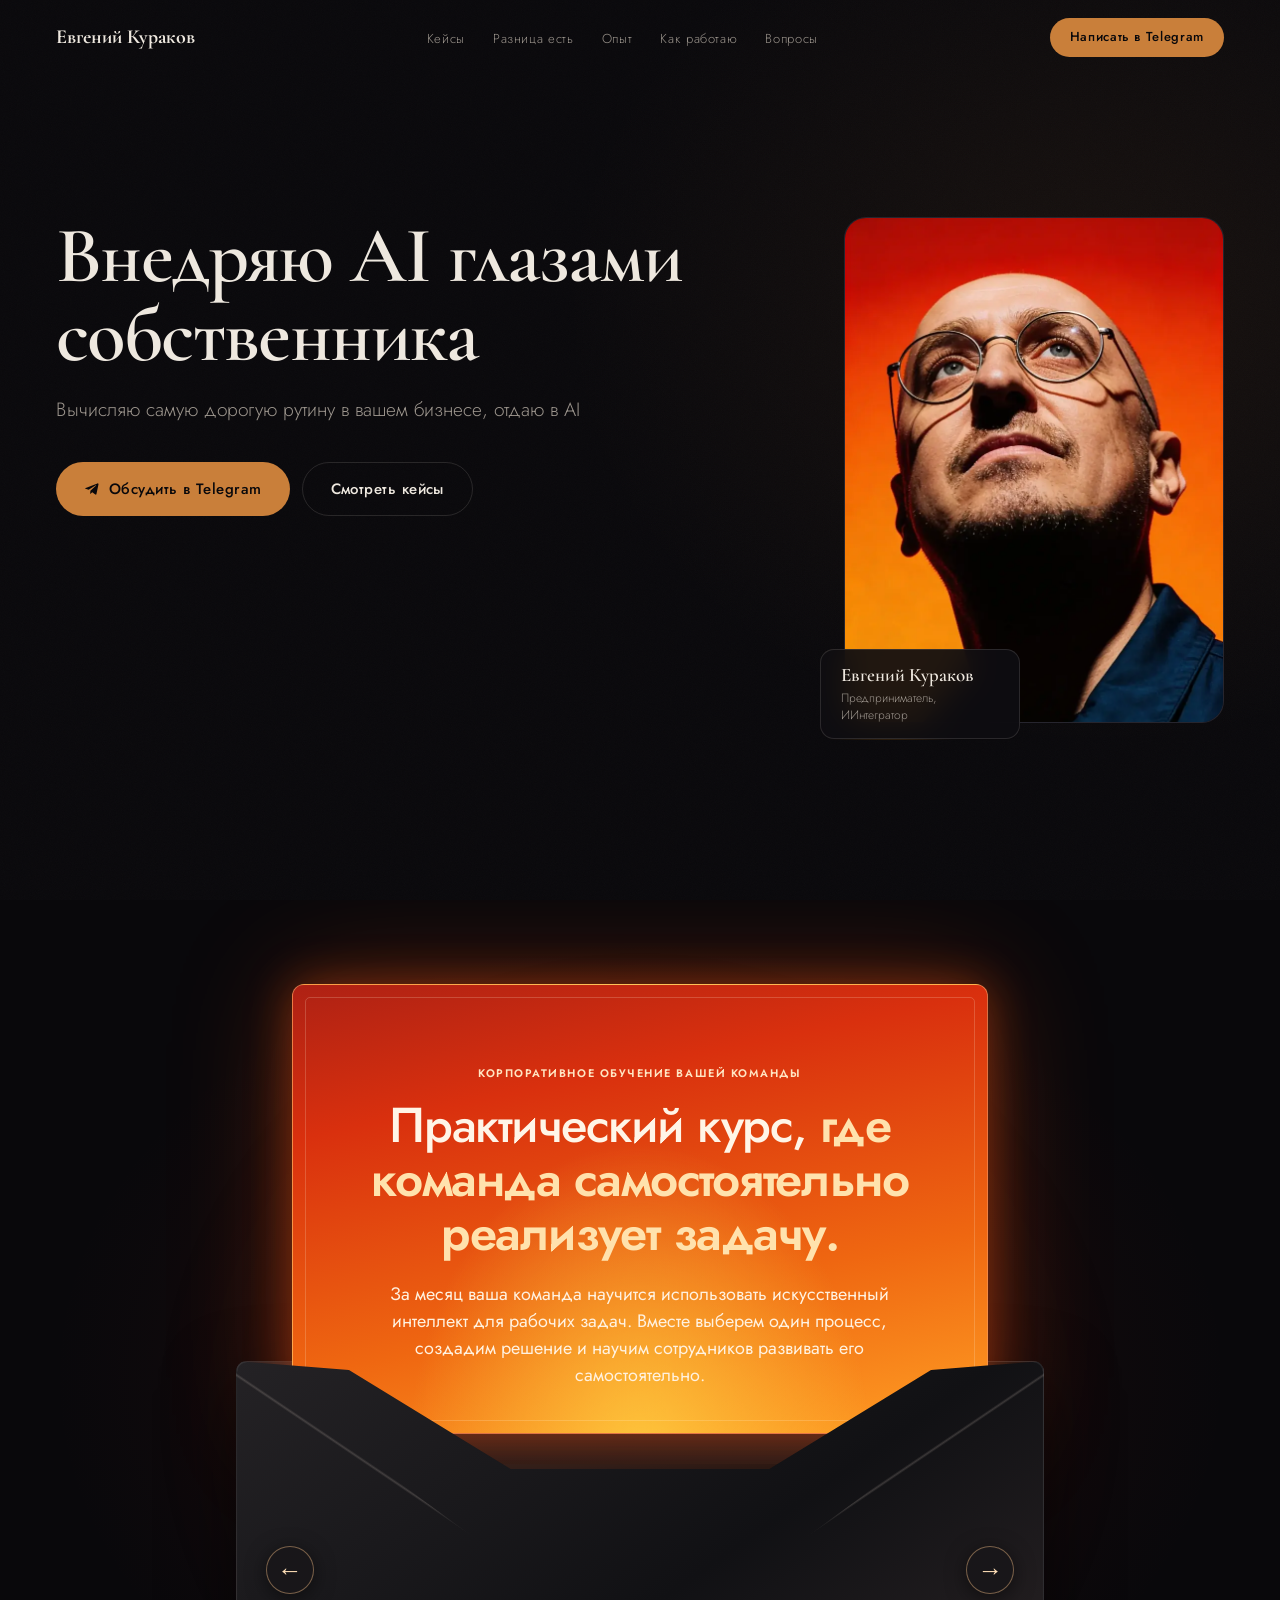
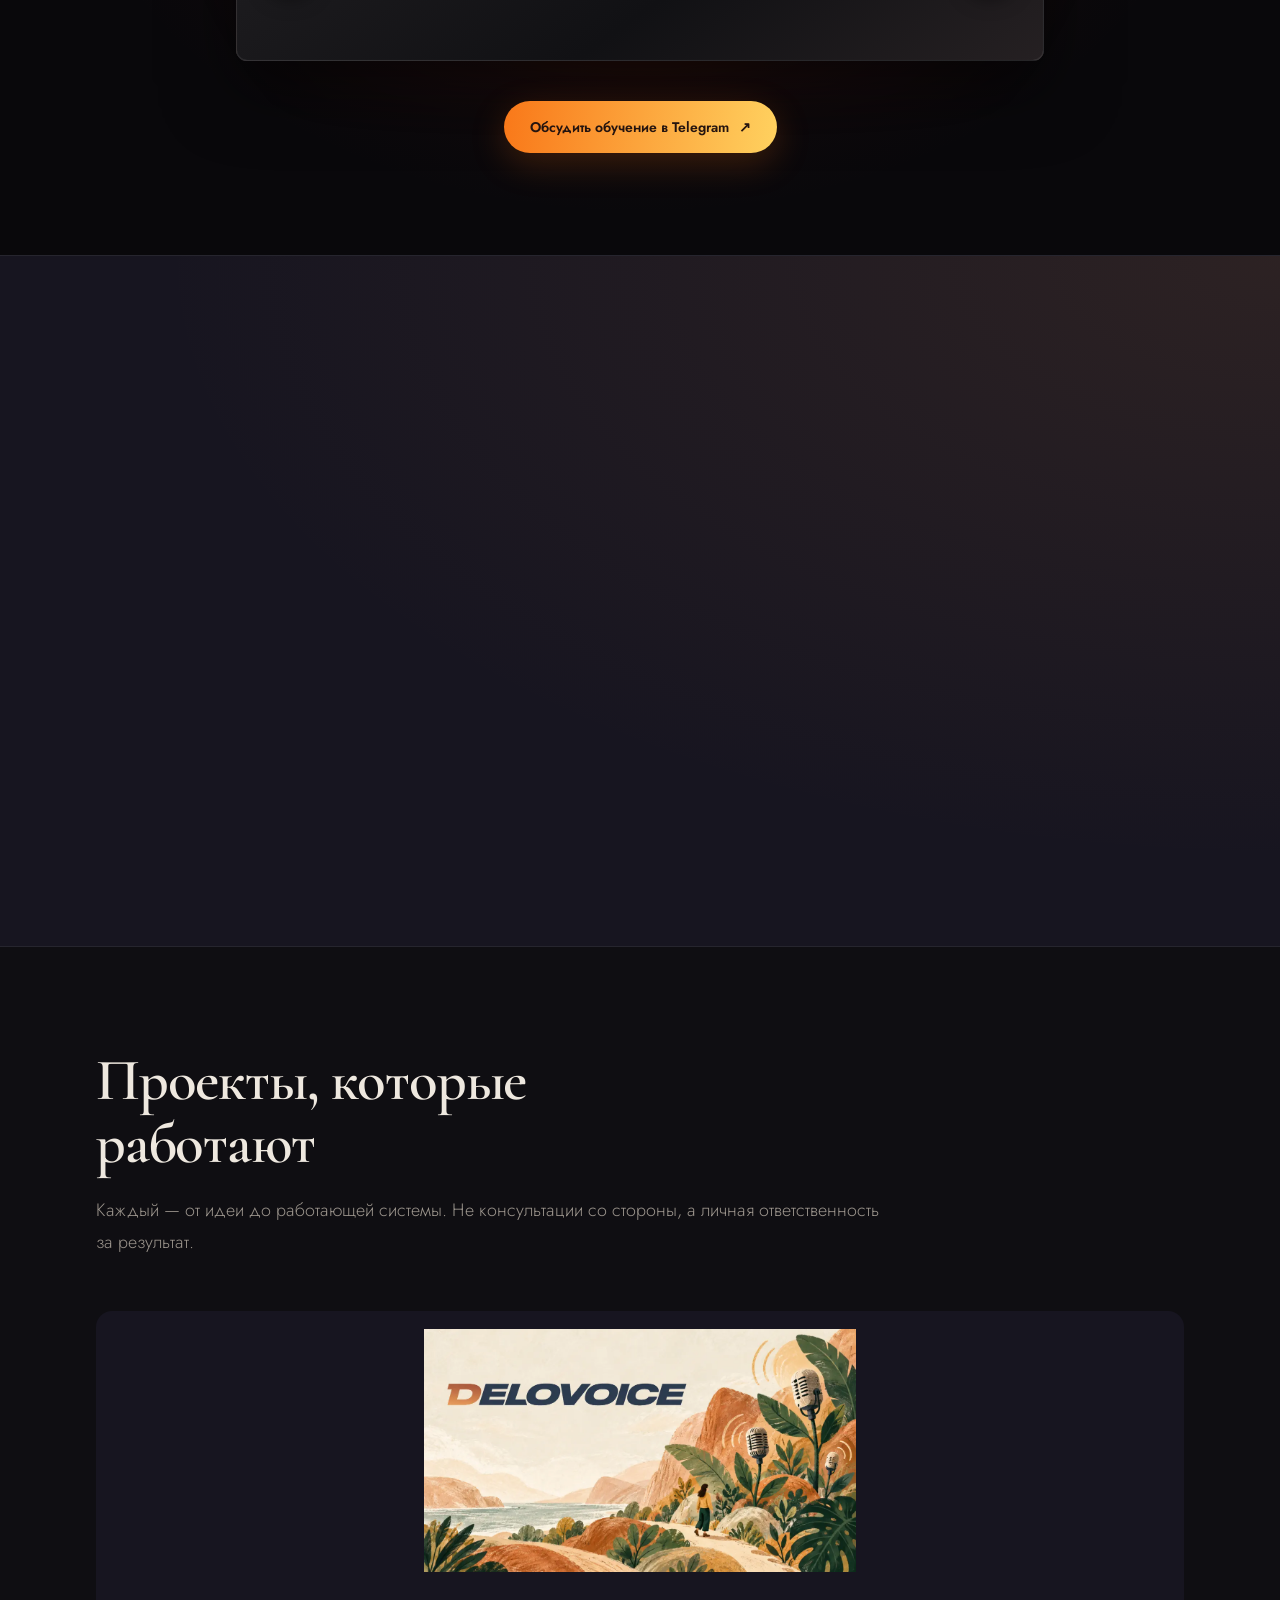
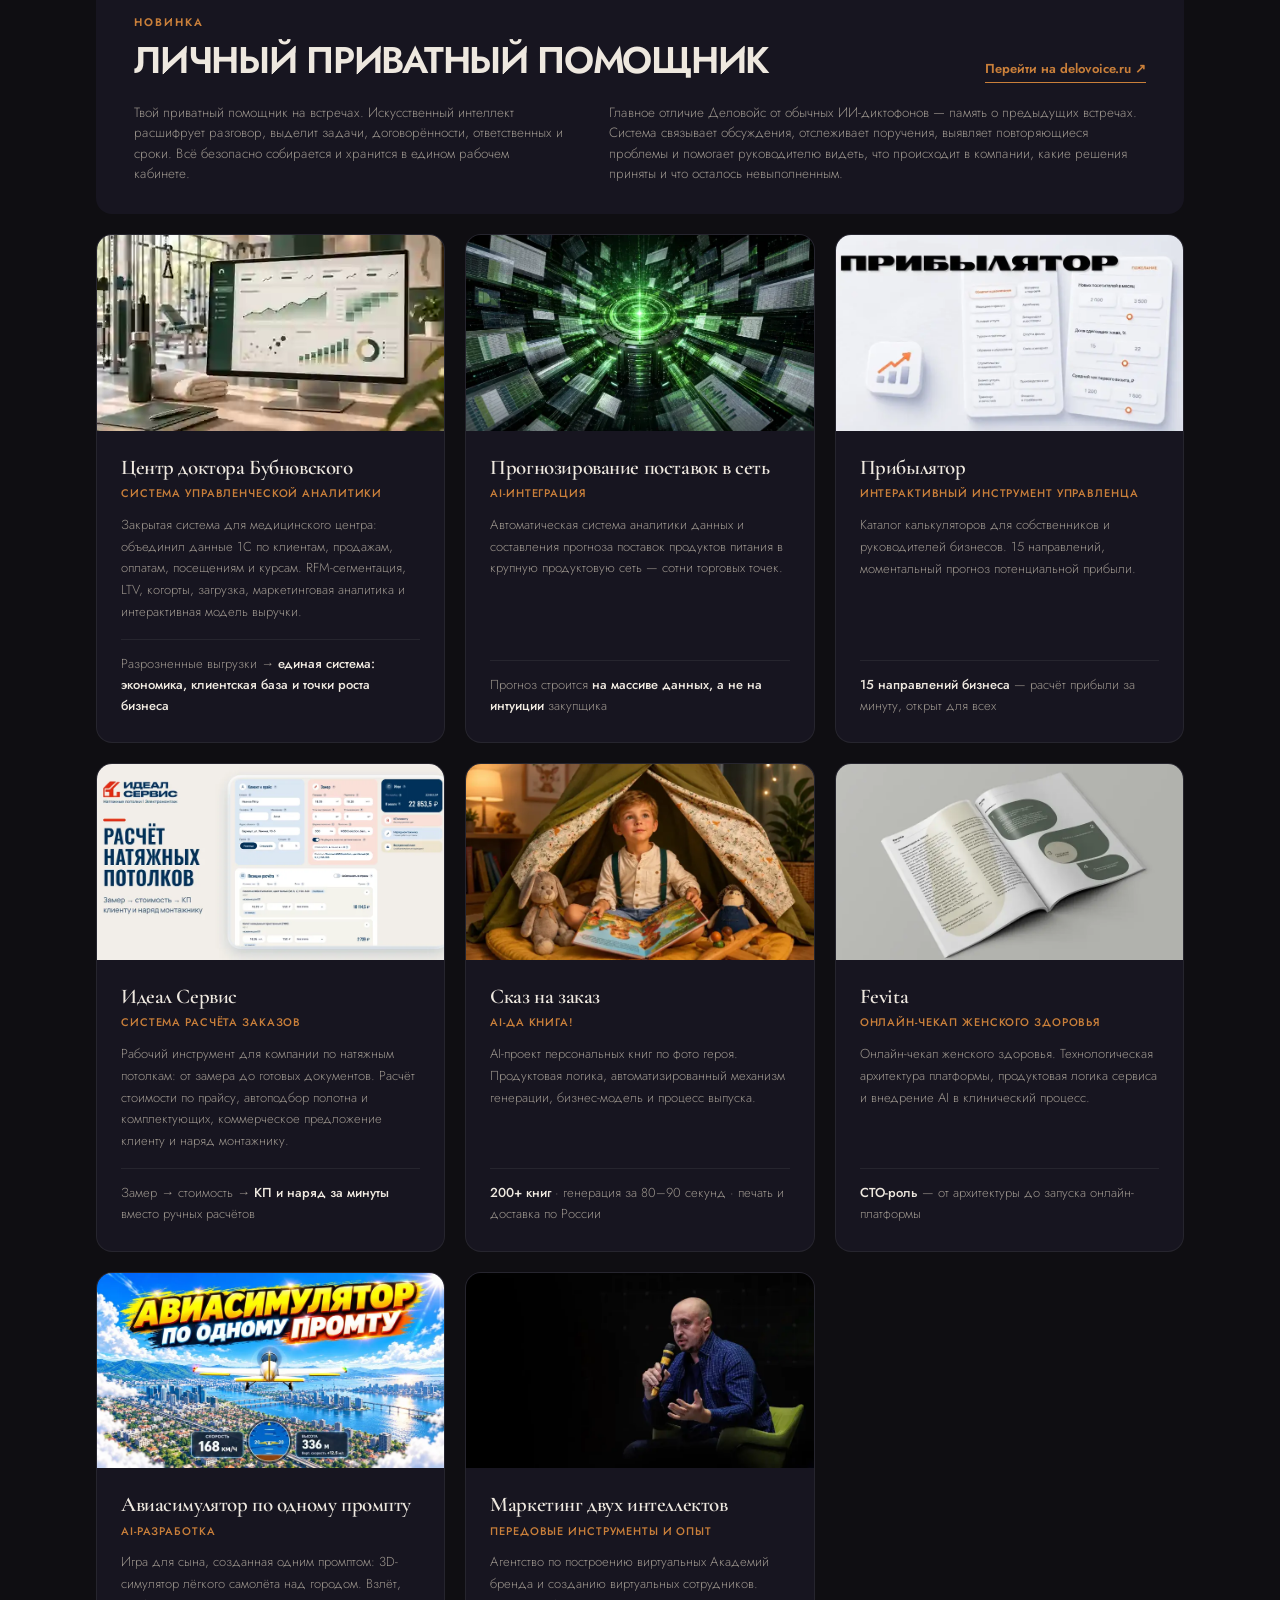
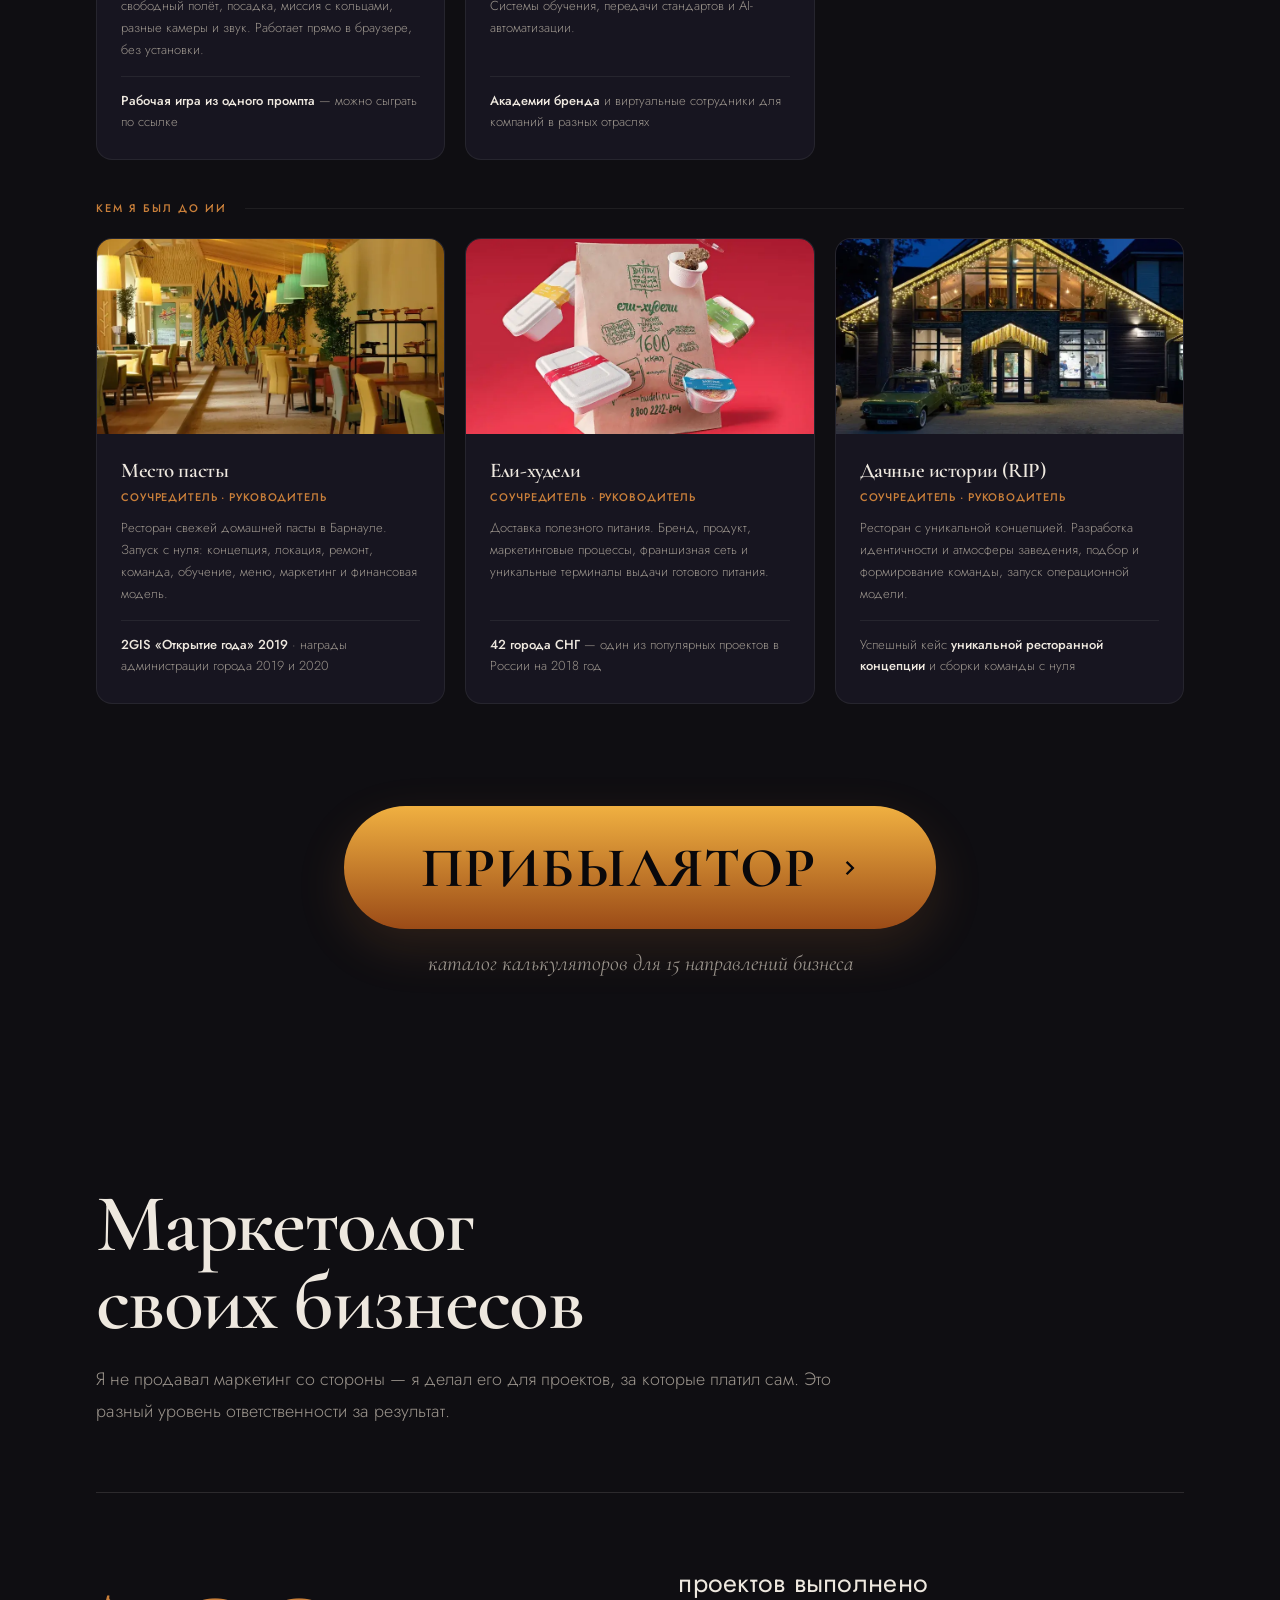
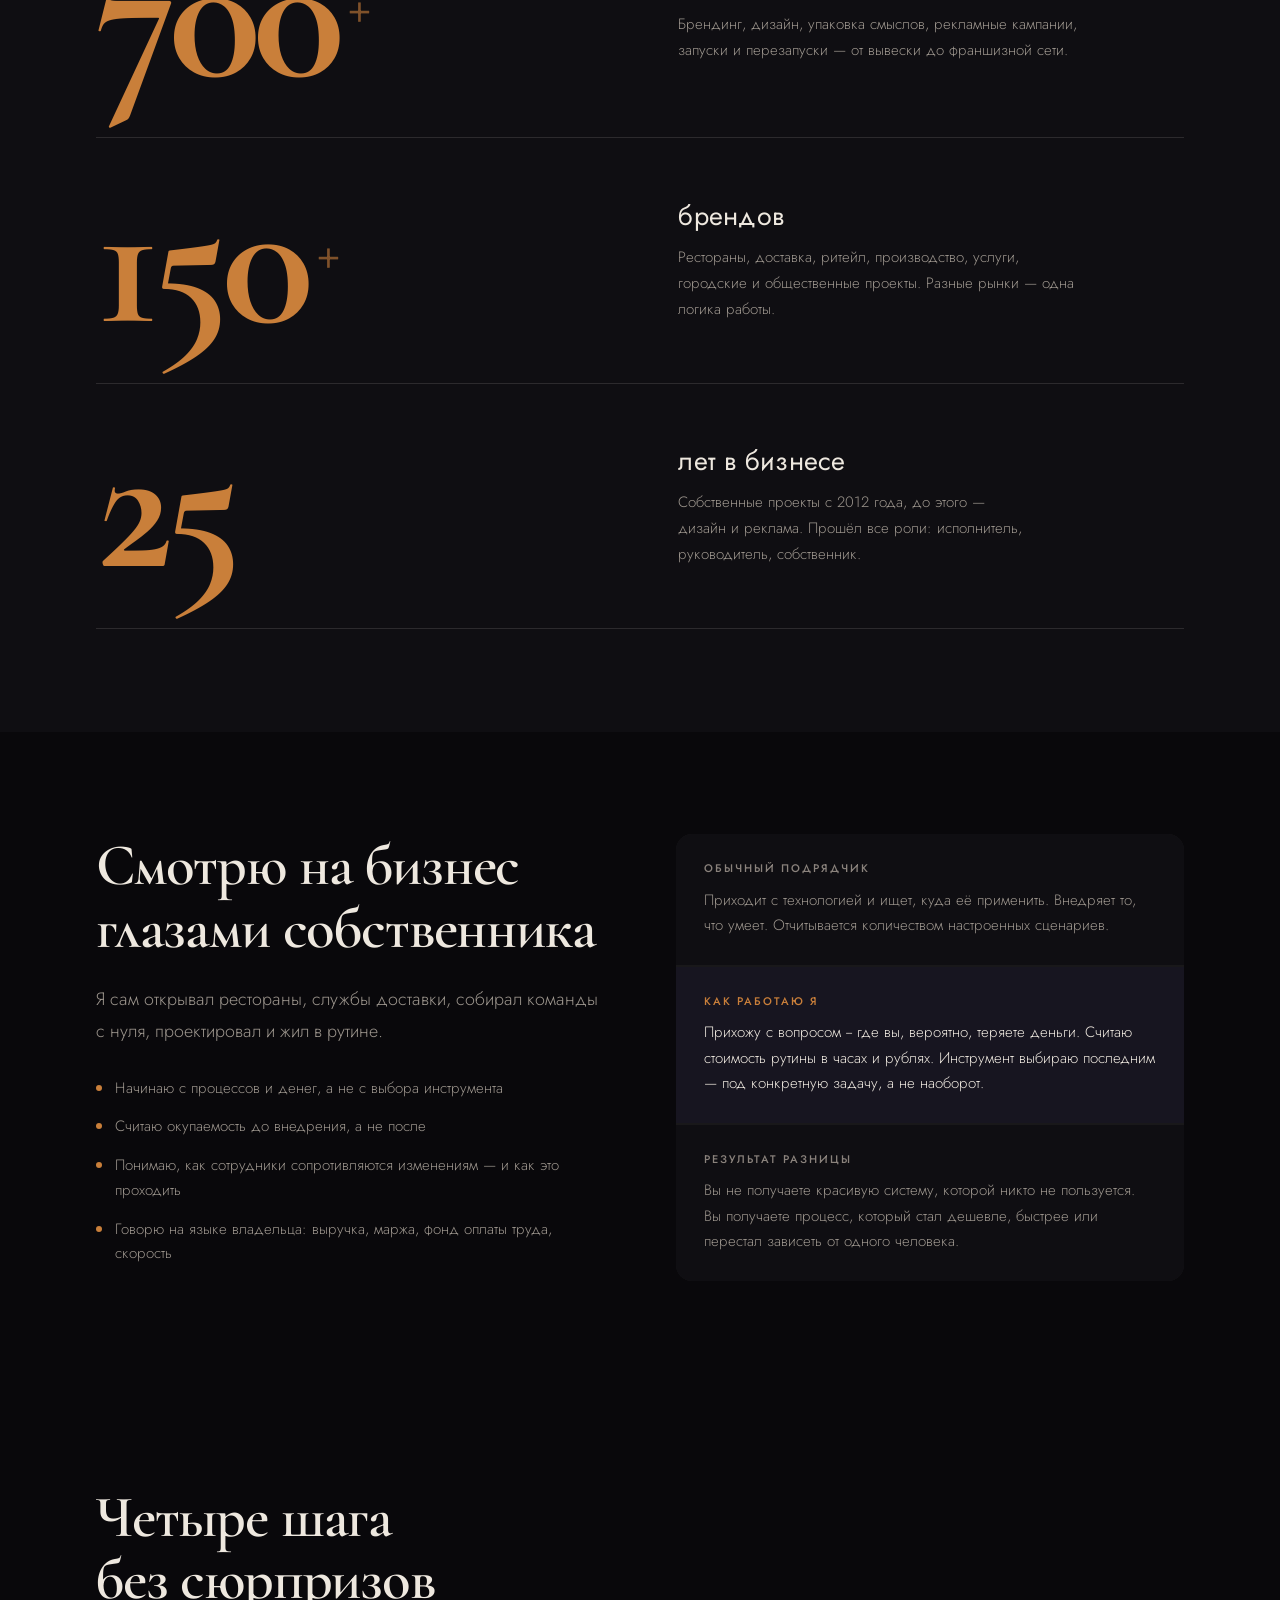
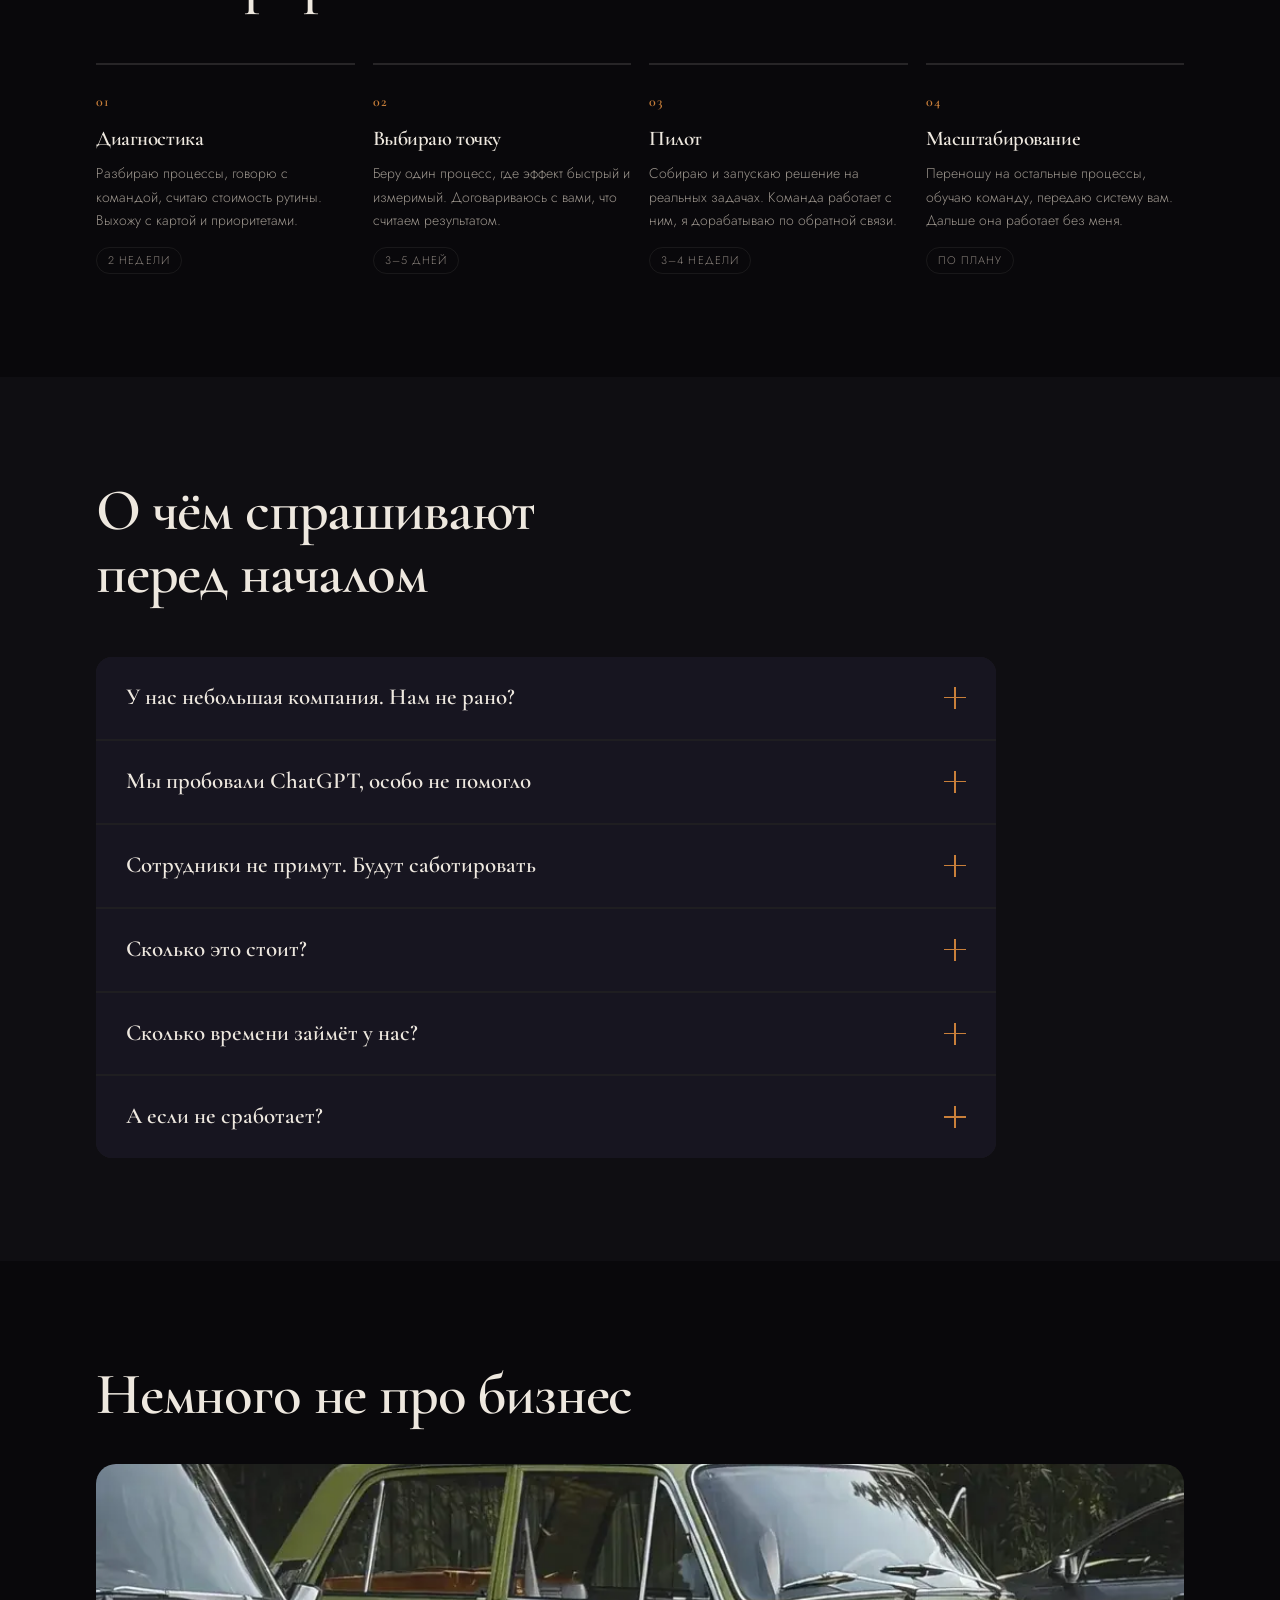
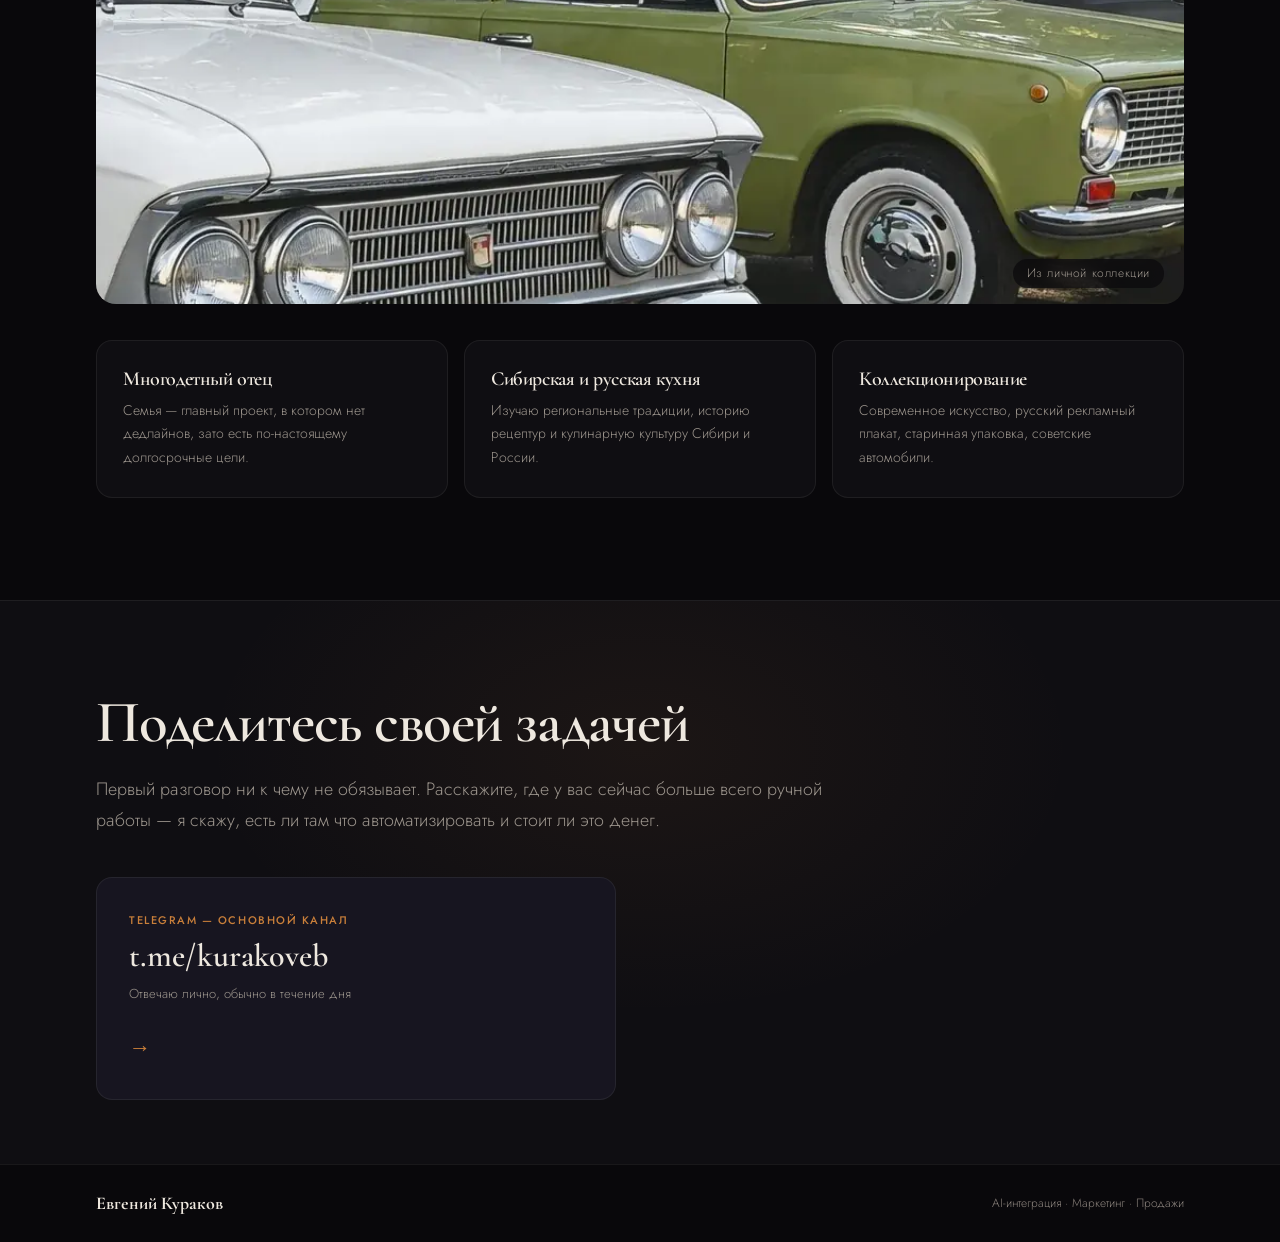
==== commit 562f49cc: "Center full DeloVoice image and restore rounded borderless case panel" ====
--- a/index.html
+++ b/index.html
@@ -463,31 +463,33 @@
 @media(max-width:900px){.case-grid{grid-template-columns:repeat(2,1fr)}}
 @media(max-width:560px){.case-grid{grid-template-columns:1fr}}
 
-/* DELOVOICE — полноценный горизонтальный баннер с текстом под изображением */
+/* DELOVOICE — full image, centered and scaled without crop */
 .case-spotlight{
-  grid-column:1/-1;display:flex;flex-direction:column;min-width:0;
-  overflow:hidden;border:1px solid rgba(201,127,58,.5);border-top:3px solid var(--a);
-  border-radius:0;background:var(--bg2);color:inherit;text-decoration:none;
-  box-shadow:none;transition:border-color .25s;
-}
-.case-spotlight:hover{border-color:var(--a)}
+  grid-column:1/-1;
+  display:flex;flex-direction:column;min-width:0;
+  overflow:hidden;border:0;border-radius:var(--r);
+  background:var(--bg2);color:inherit;text-decoration:none;
+  box-shadow:none;transition:background .25s;
+}
+.case-spotlight:hover{background:var(--bg3)}
 .case-spotlight:focus-visible{outline:3px solid var(--a);outline-offset:4px}
 .case-spotlight-media{
-  position:relative;flex:none;width:100%;height:clamp(155px,32svh,320px);
-  overflow:hidden;background:#f0e2c8;
+  display:flex;align-items:center;justify-content:center;
+  width:100%;height:clamp(155px,31svh,330px);
+  padding:clamp(8px,1.4vw,18px);
+  overflow:hidden;background:transparent;
 }
 .case-spotlight-media img{
-  display:block;width:100%;height:100%;object-fit:cover;object-position:center 25%;
-  transition:transform .4s;
-}
-.case-spotlight:hover .case-spotlight-media img{transform:scale(1.01)}
+  display:block;width:auto;height:auto;max-width:100%;max-height:100%;
+  object-fit:contain;object-position:center;flex-shrink:1;
+}
 .case-spotlight-content{
   display:flex;flex-direction:column;min-width:0;
-  padding:clamp(18px,2.1vw,30px) clamp(22px,3vw,42px) clamp(20px,2.5vw,34px);
+  padding:clamp(16px,1.9vw,27px) clamp(22px,3vw,40px) clamp(20px,2.3vw,32px);
 }
 .case-spotlight-kicker{
   font-family:'Jost',sans-serif;font-size:11px;font-weight:600;
-  letter-spacing:.18em;text-transform:uppercase;color:var(--a);margin-bottom:9px;
+  letter-spacing:.18em;text-transform:uppercase;color:var(--a);margin-bottom:8px;
 }
 .case-spotlight-head{
   display:flex;align-items:baseline;justify-content:space-between;
@@ -504,12 +506,12 @@
 }
 .case-spotlight-copy{
   display:grid;grid-template-columns:minmax(0,1fr) minmax(0,1.25fr);
-  gap:clamp(22px,3.5vw,52px);align-items:start;
+  gap:clamp(20px,3.5vw,48px);align-items:start;
 }
 .case-spotlight-copy p{font-size:clamp(13px,1.05vw,16px);line-height:1.53;color:var(--t2);margin:0}
 @media(max-width:900px){
-  .case-spotlight-media{height:auto;aspect-ratio:16/9}
-  .case-spotlight-media img{object-position:center center}
+  .case-spotlight-media{height:auto;aspect-ratio:16/9;padding:10px}
+  .case-spotlight-media img{max-width:100%;max-height:100%}
   .case-spotlight-content{padding:24px 22px 30px}
   .case-spotlight-head{align-items:flex-start;flex-direction:column;gap:10px;margin-bottom:20px}
   .case-spotlight-head h3{font-size:clamp(25px,5.5vw,38px)}
@@ -517,22 +519,20 @@
   .case-spotlight-copy p{font-size:15px;line-height:1.6}
 }
 @media(max-width:560px){
+  .case-spotlight-media{padding:7px}
   .case-spotlight-content{padding:22px 20px 26px}
   .case-spotlight-head h3{font-size:clamp(24px,7.2vw,34px);line-height:1.16}
 }
 @media(max-height:650px) and (min-width:901px){
-  .case-spotlight-media{height:clamp(125px,29svh,190px)}
-  .case-spotlight-content{padding:14px 24px 18px}
+  .case-spotlight-media{height:clamp(115px,27svh,185px);padding:8px}
+  .case-spotlight-content{padding:12px 24px 16px}
   .case-spotlight-kicker{margin-bottom:6px}
   .case-spotlight-head{margin-bottom:10px}
   .case-spotlight-head h3{font-size:clamp(23px,2.4vw,34px)}
   .case-spotlight-copy{gap:24px}
   .case-spotlight-copy p{font-size:13px;line-height:1.42}
 }
-@media(prefers-reduced-motion:reduce){
-  .case-spotlight,.case-spotlight-media img{transition:none}
-  .case-spotlight:hover .case-spotlight-media img{transform:none}
-}
+@media(prefers-reduced-motion:reduce){.case-spotlight{transition:none}}
 
 /* PRIBYLYATOR CTA */
 #pribylyator{background:var(--bg1);padding:0 0 clamp(72px,8vw,120px)}
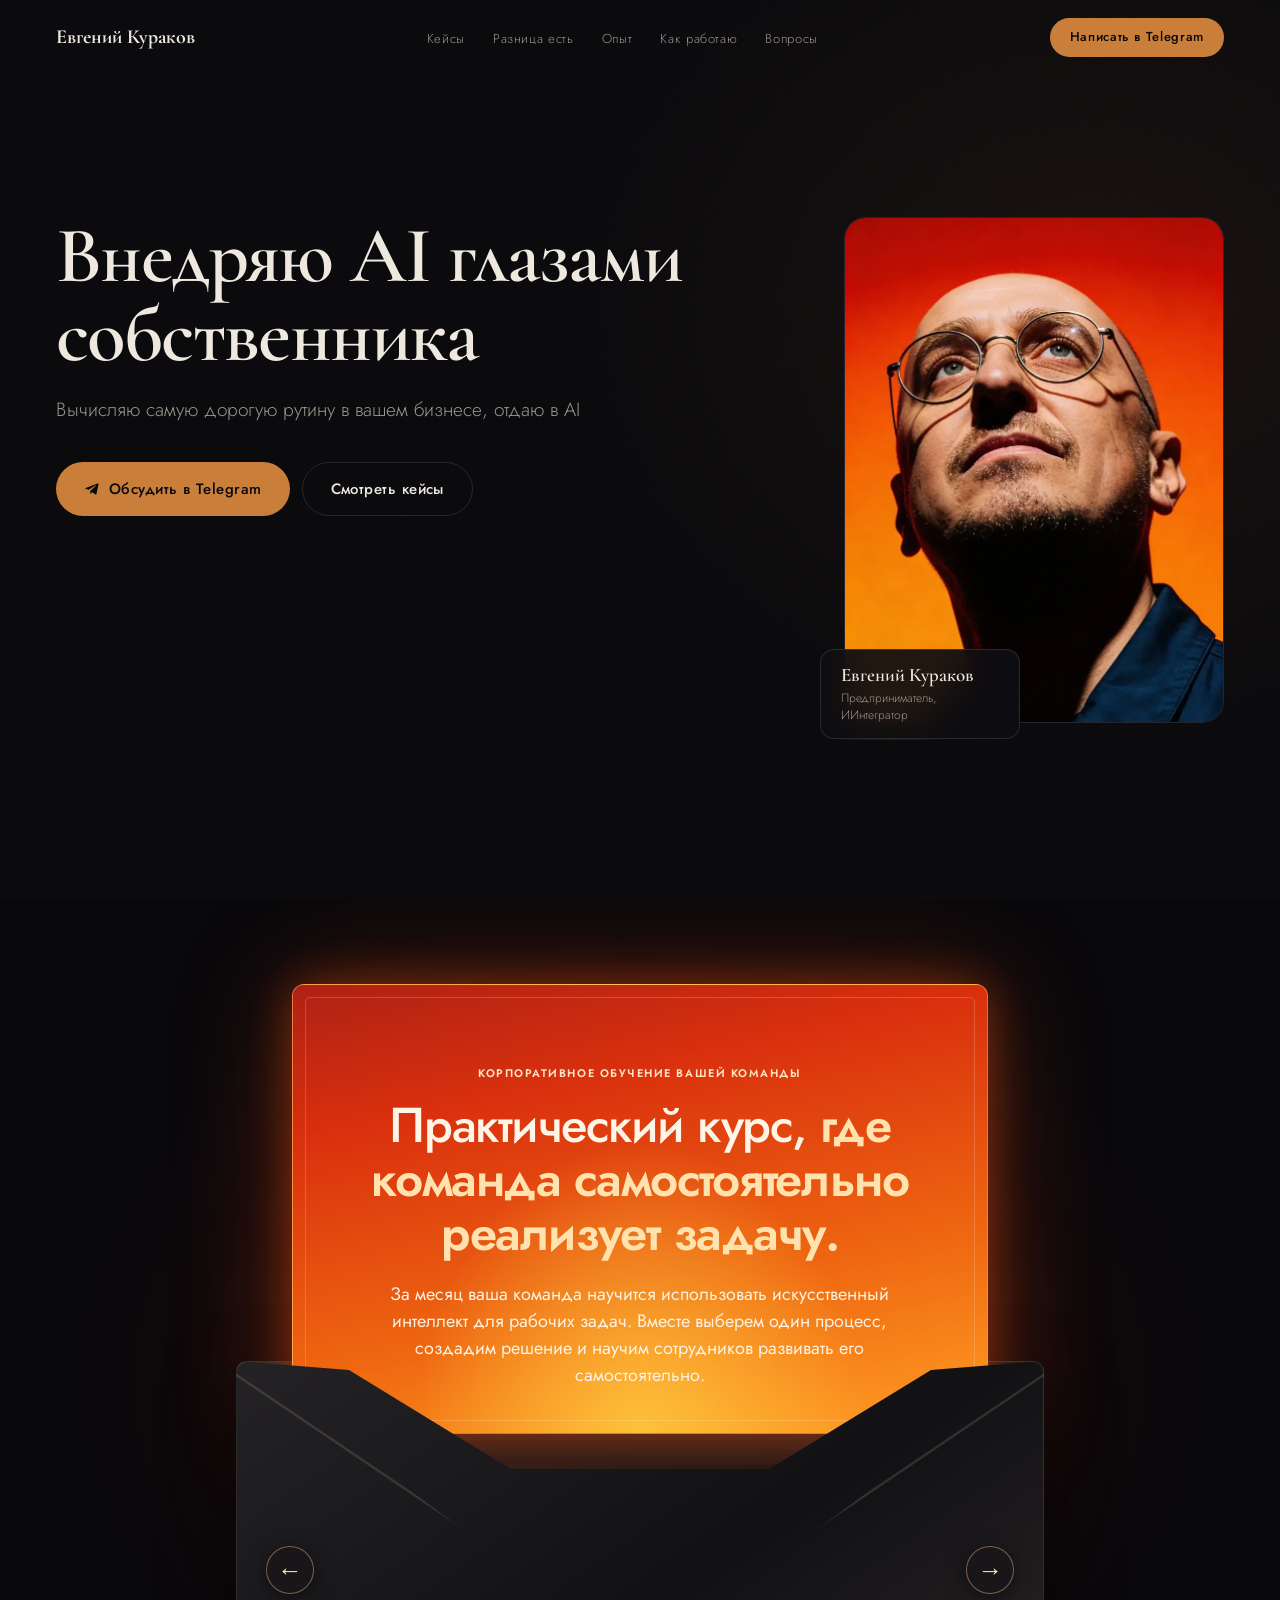
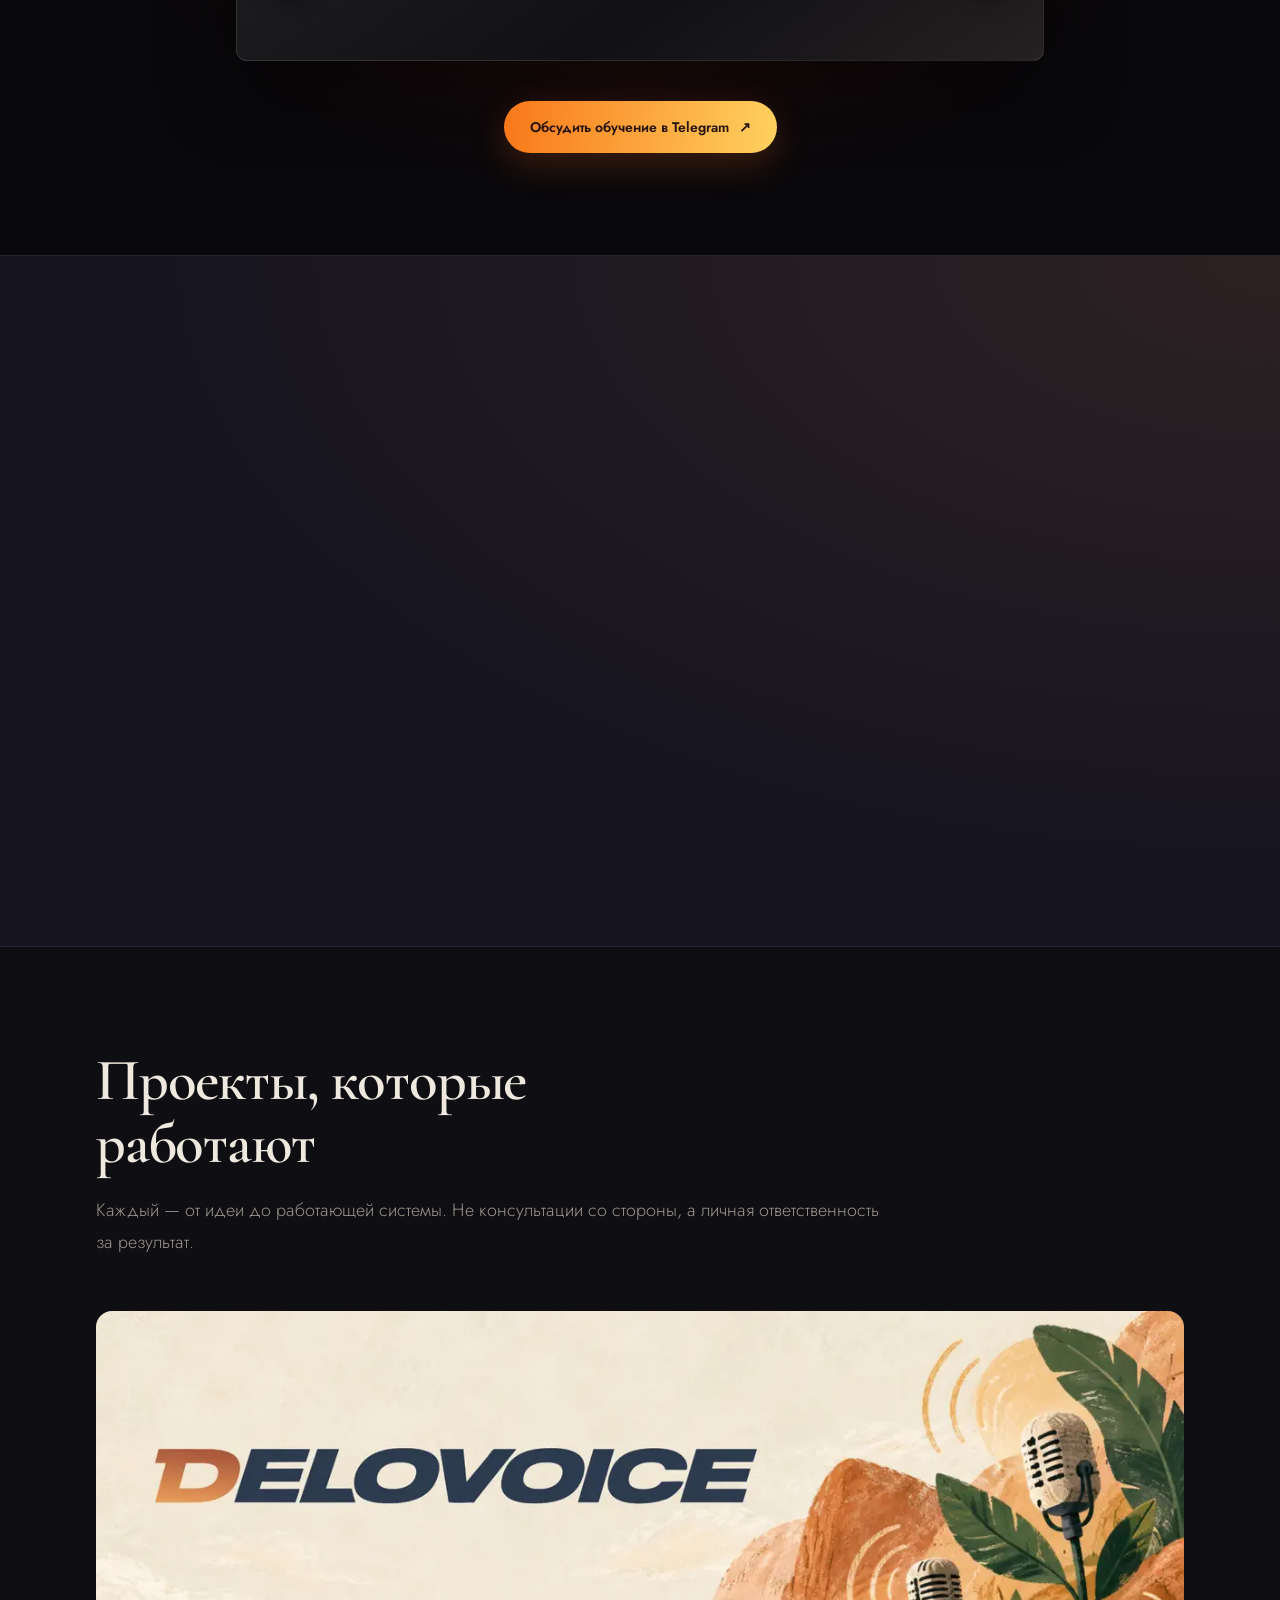
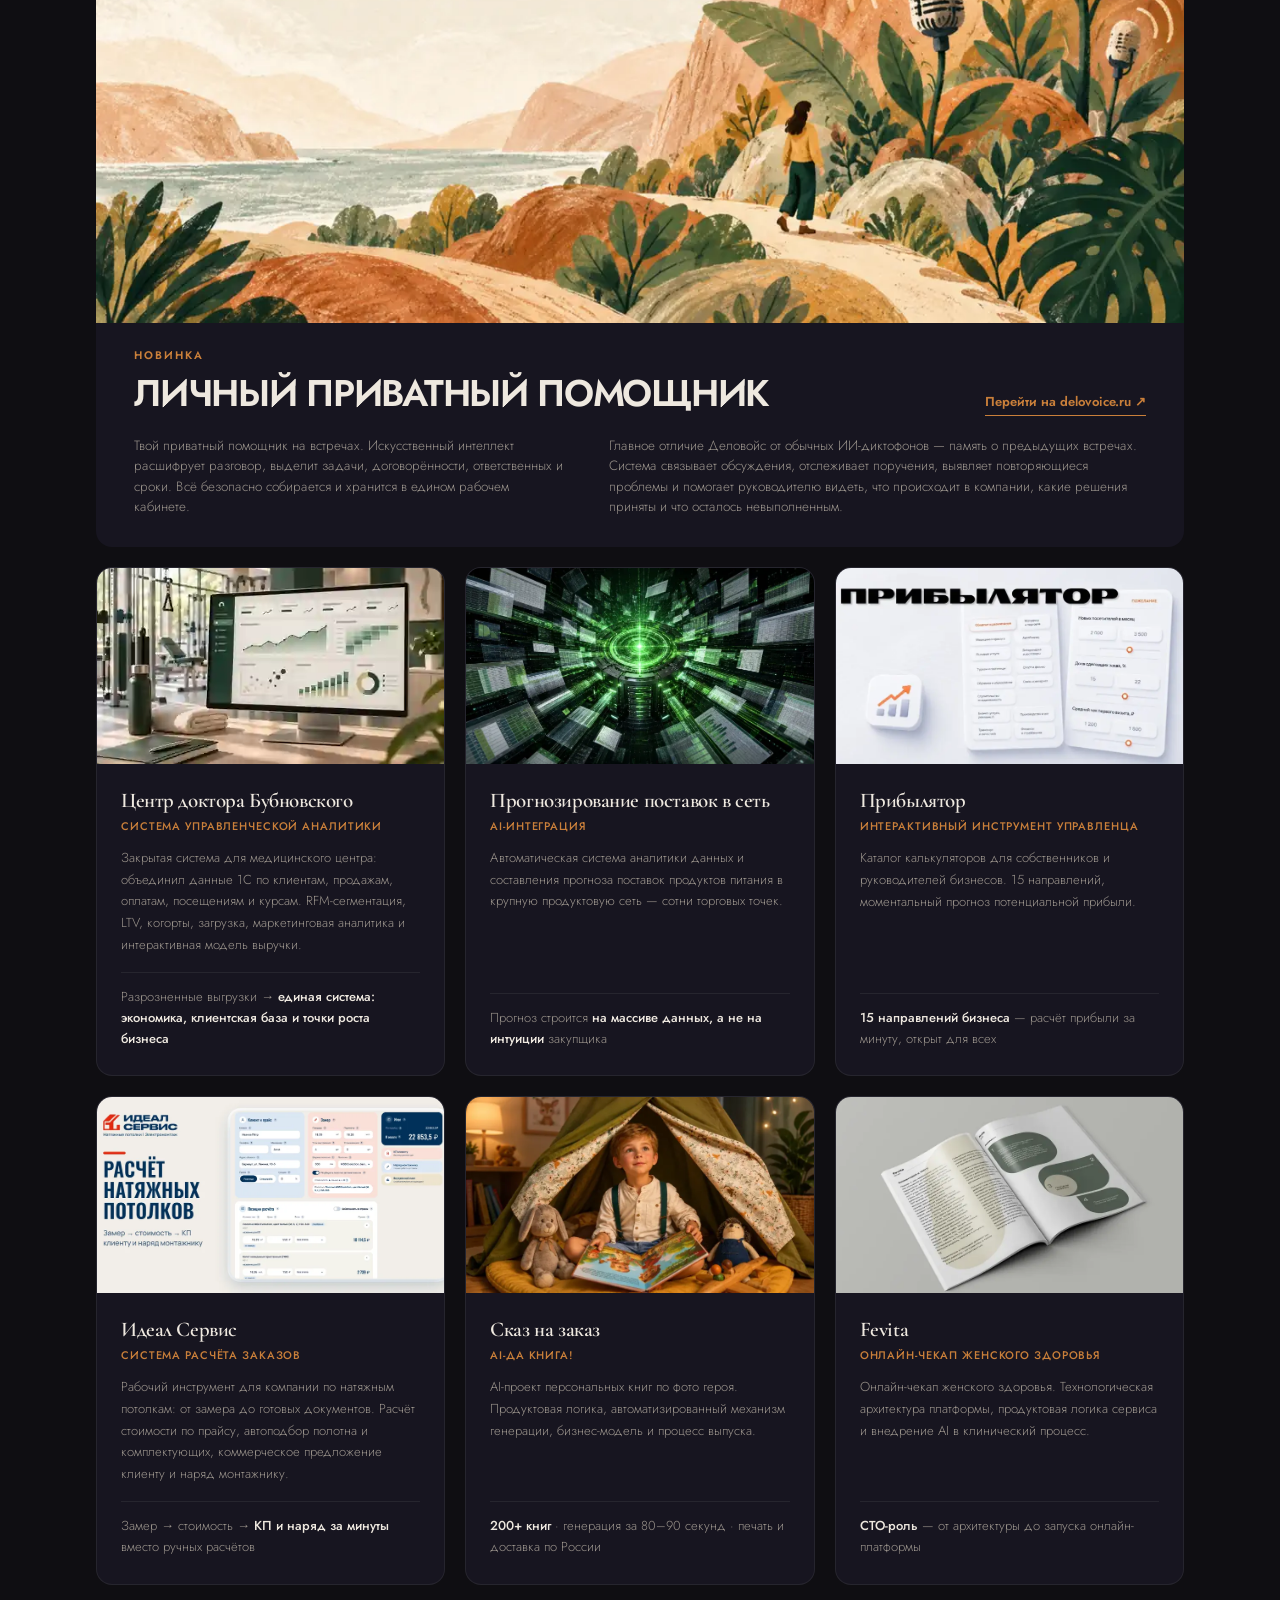
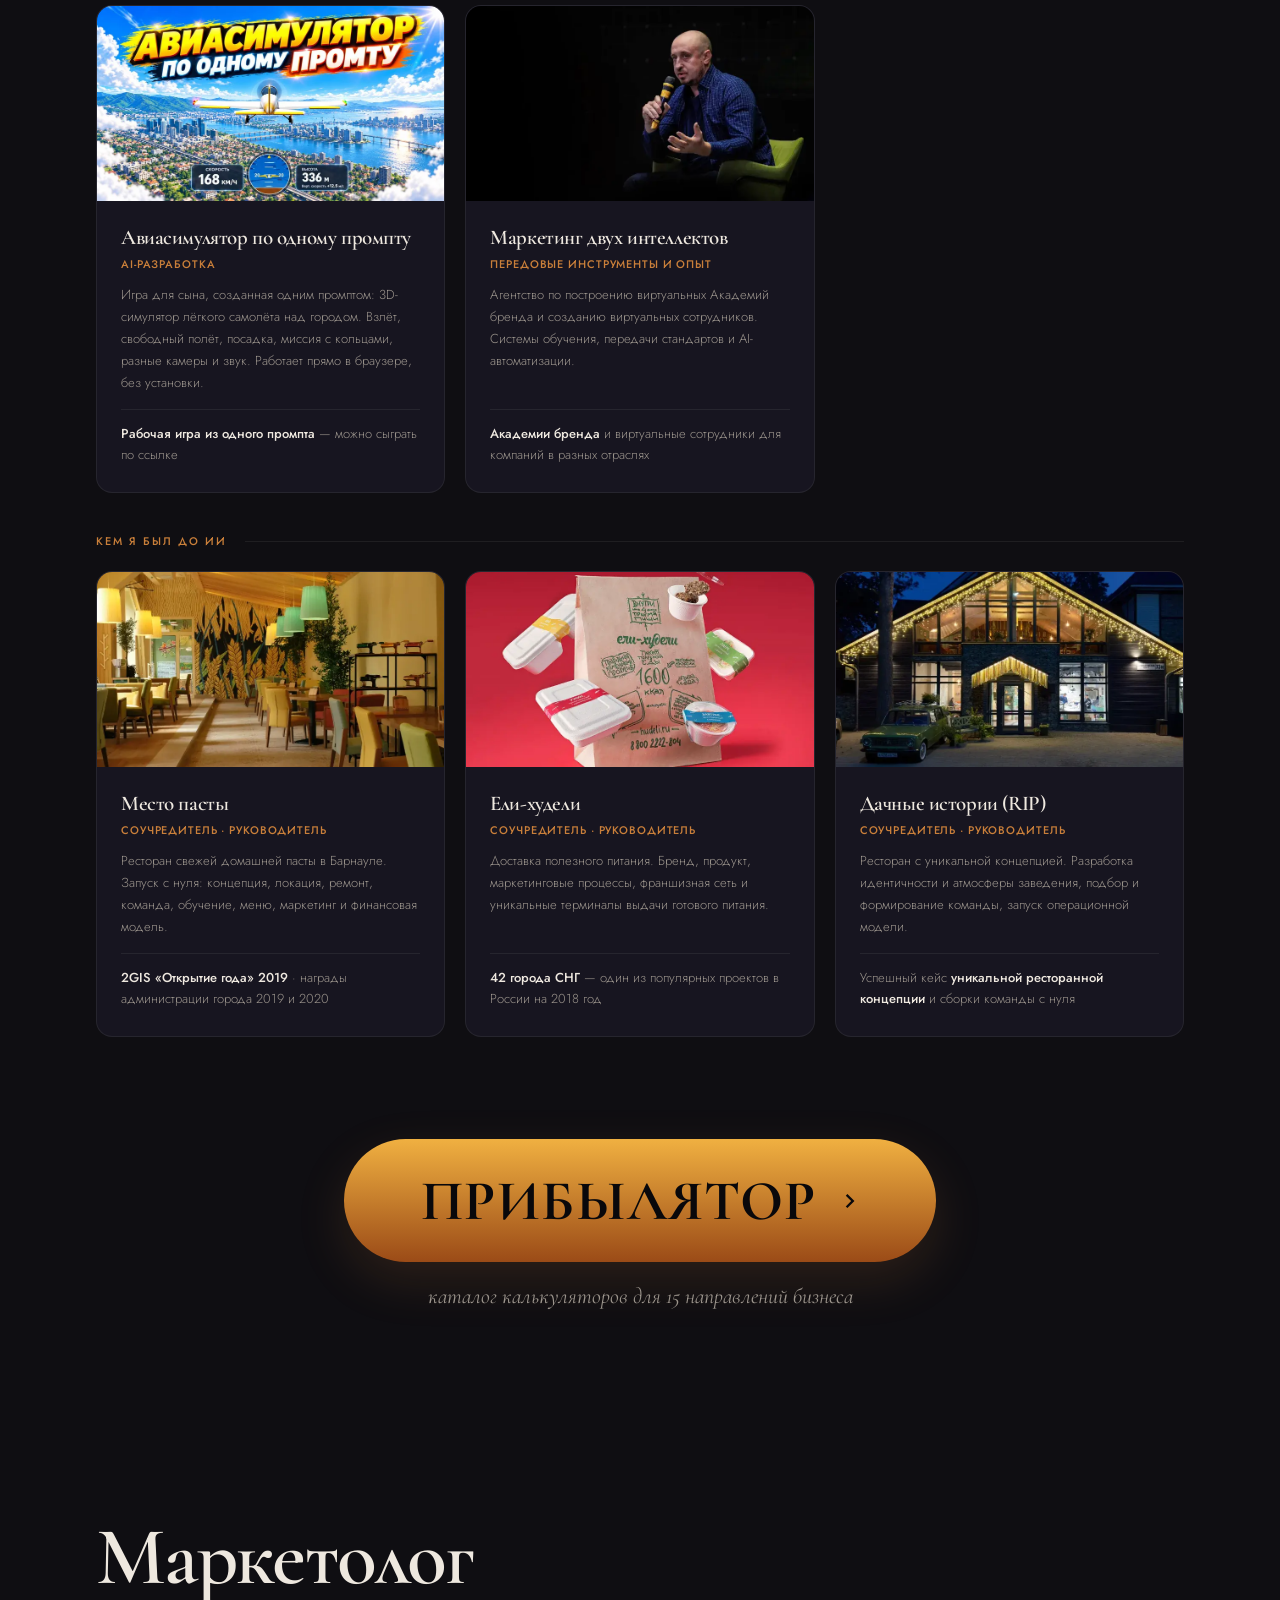
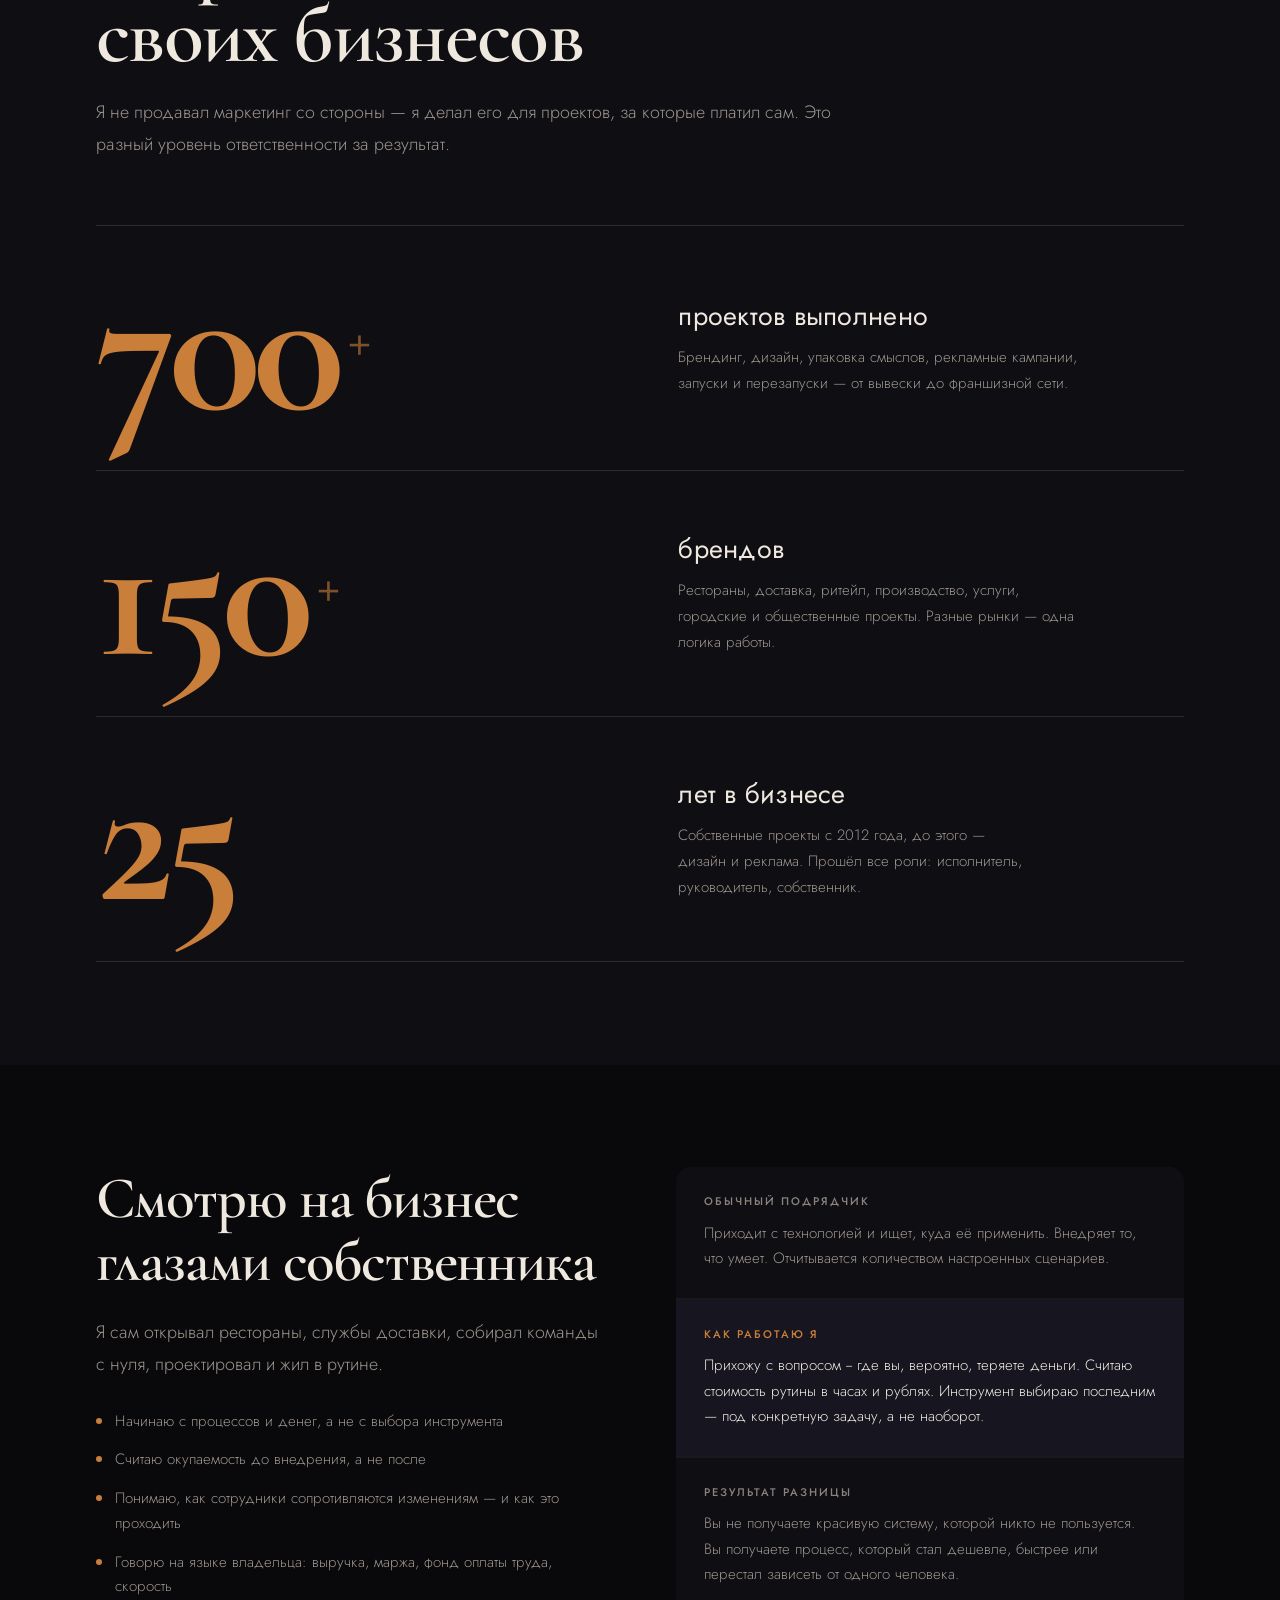
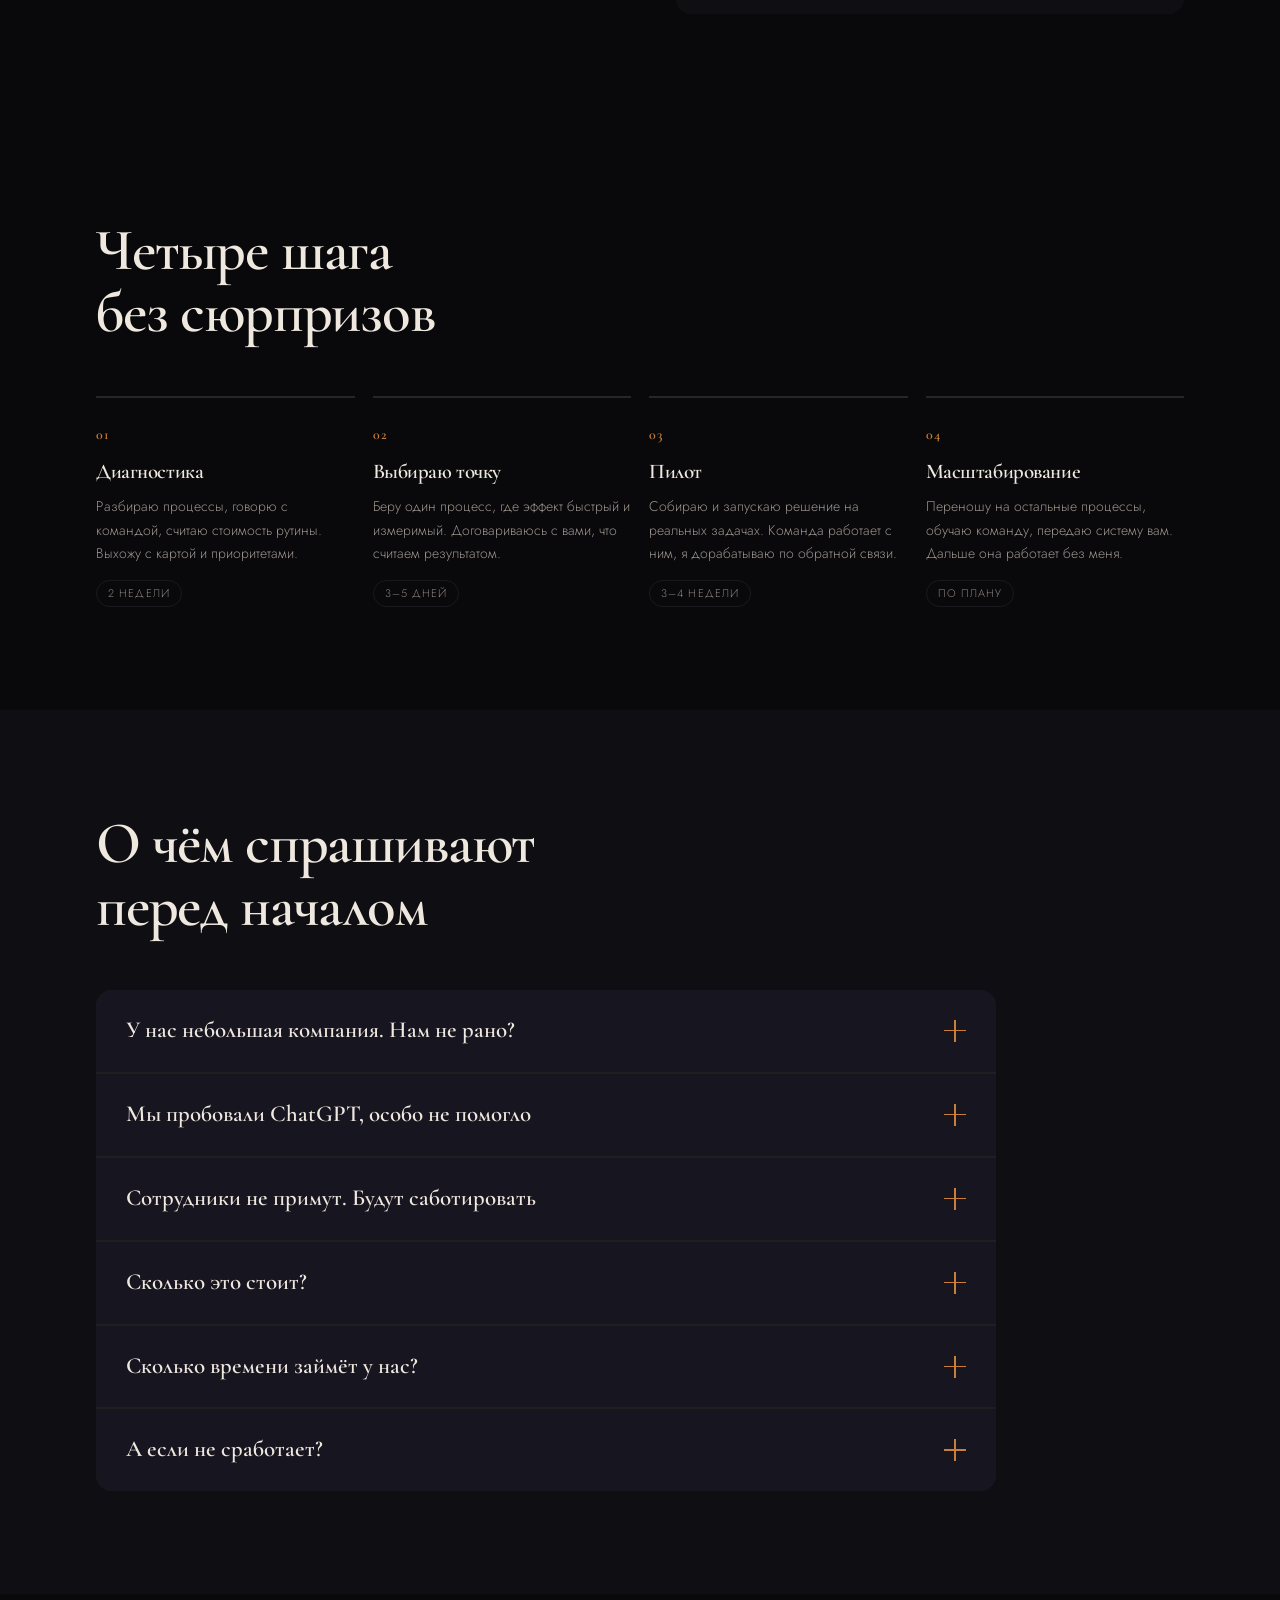
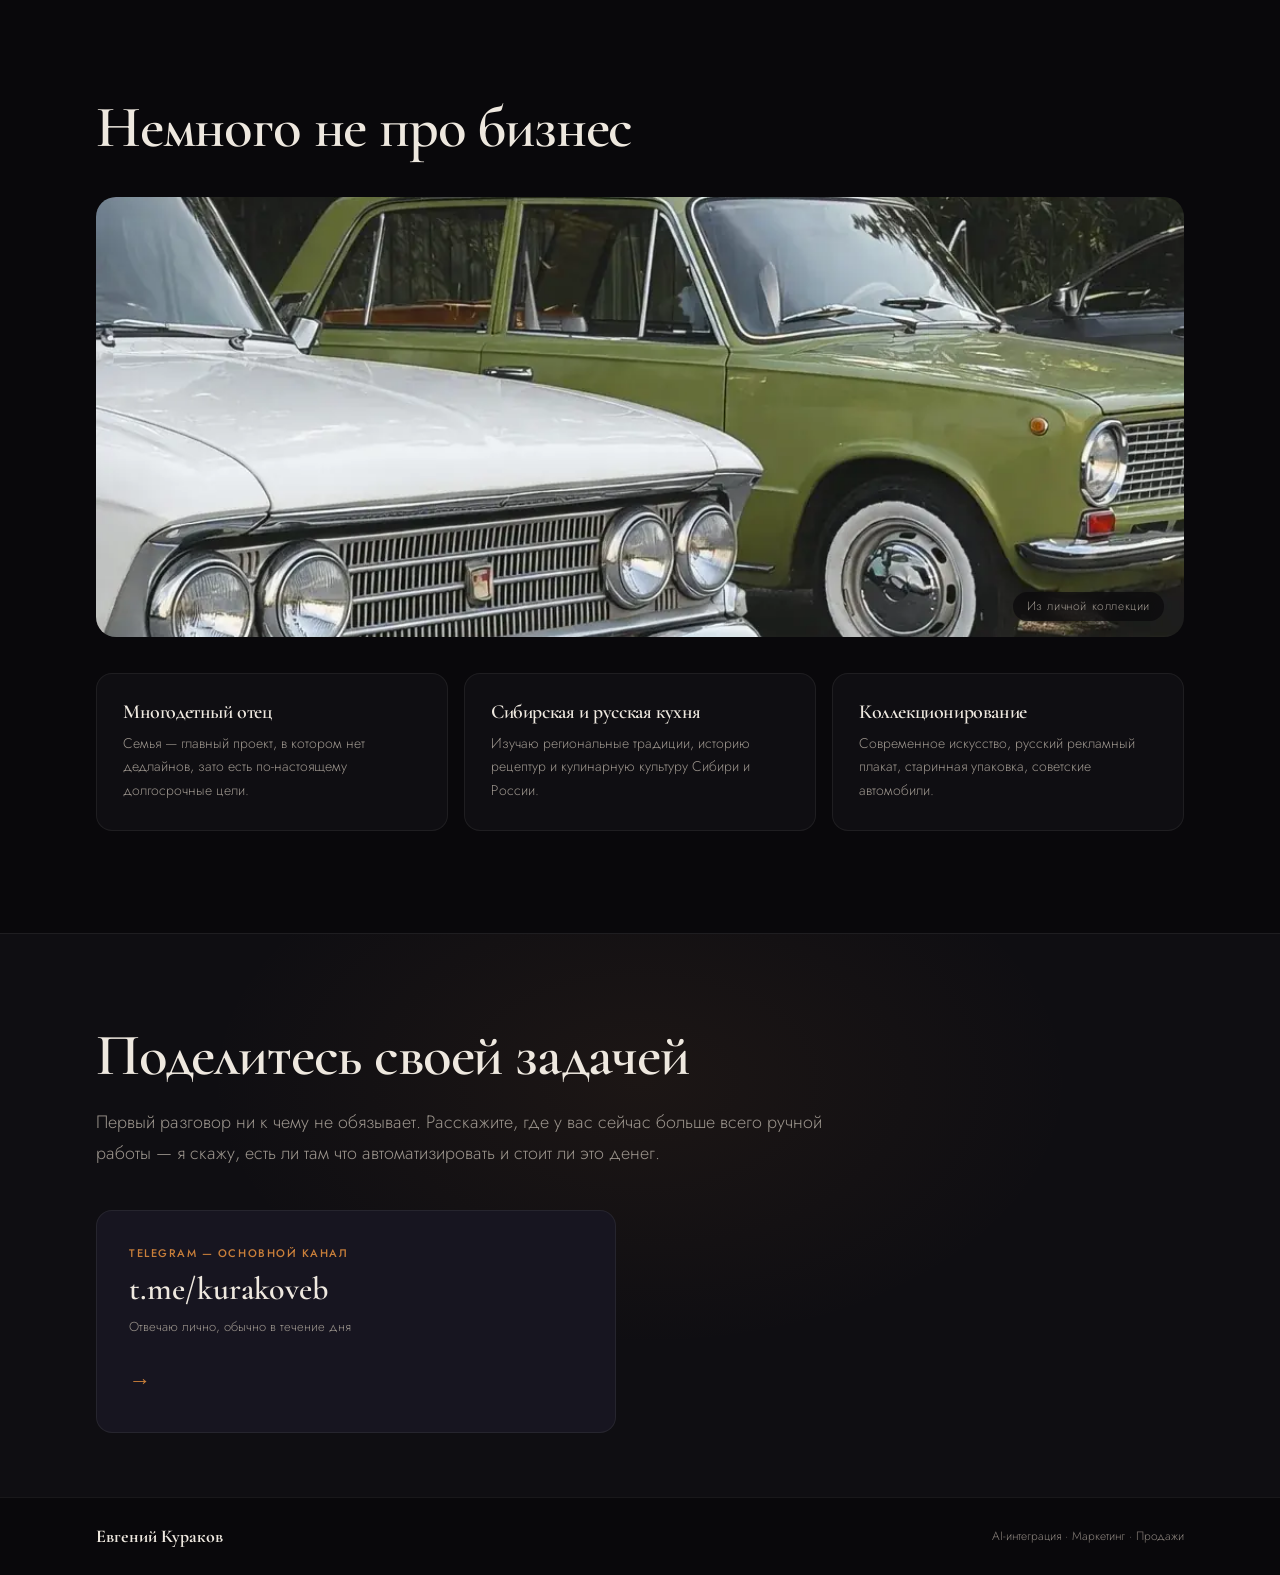
==== commit bd875bdb: "Make DeloVoice artwork full-width without clipping or distortion" ====
--- a/index.html
+++ b/index.html
@@ -475,13 +475,15 @@
 .case-spotlight:focus-visible{outline:3px solid var(--a);outline-offset:4px}
 .case-spotlight-media{
   display:flex;align-items:center;justify-content:center;
-  width:100%;height:clamp(155px,31svh,330px);
-  padding:clamp(8px,1.4vw,18px);
+  width:100%;height:auto;padding:0;
   overflow:hidden;background:transparent;
 }
 .case-spotlight-media img{
-  display:block;width:auto;height:auto;max-width:100%;max-height:100%;
-  object-fit:contain;object-position:center;flex-shrink:1;
+  display:block;width:100%;height:auto;
+  /* Keep the entire 16:9 image visible, up to the panel width.
+     On shorter desktop viewports reserve room for the text. */
+  max-width:min(100%,calc((100svh - 245px)*1.77778));
+  max-height:none;object-fit:contain;object-position:center;
 }
 .case-spotlight-content{
   display:flex;flex-direction:column;min-width:0;
@@ -510,8 +512,8 @@
 }
 .case-spotlight-copy p{font-size:clamp(13px,1.05vw,16px);line-height:1.53;color:var(--t2);margin:0}
 @media(max-width:900px){
-  .case-spotlight-media{height:auto;aspect-ratio:16/9;padding:10px}
-  .case-spotlight-media img{max-width:100%;max-height:100%}
+  .case-spotlight-media{height:auto;padding:0}
+  .case-spotlight-media img{width:100%;max-width:100%;height:auto}
   .case-spotlight-content{padding:24px 22px 30px}
   .case-spotlight-head{align-items:flex-start;flex-direction:column;gap:10px;margin-bottom:20px}
   .case-spotlight-head h3{font-size:clamp(25px,5.5vw,38px)}
@@ -519,12 +521,10 @@
   .case-spotlight-copy p{font-size:15px;line-height:1.6}
 }
 @media(max-width:560px){
-  .case-spotlight-media{padding:7px}
   .case-spotlight-content{padding:22px 20px 26px}
   .case-spotlight-head h3{font-size:clamp(24px,7.2vw,34px);line-height:1.16}
 }
 @media(max-height:650px) and (min-width:901px){
-  .case-spotlight-media{height:clamp(115px,27svh,185px);padding:8px}
   .case-spotlight-content{padding:12px 24px 16px}
   .case-spotlight-kicker{margin-bottom:6px}
   .case-spotlight-head{margin-bottom:10px}
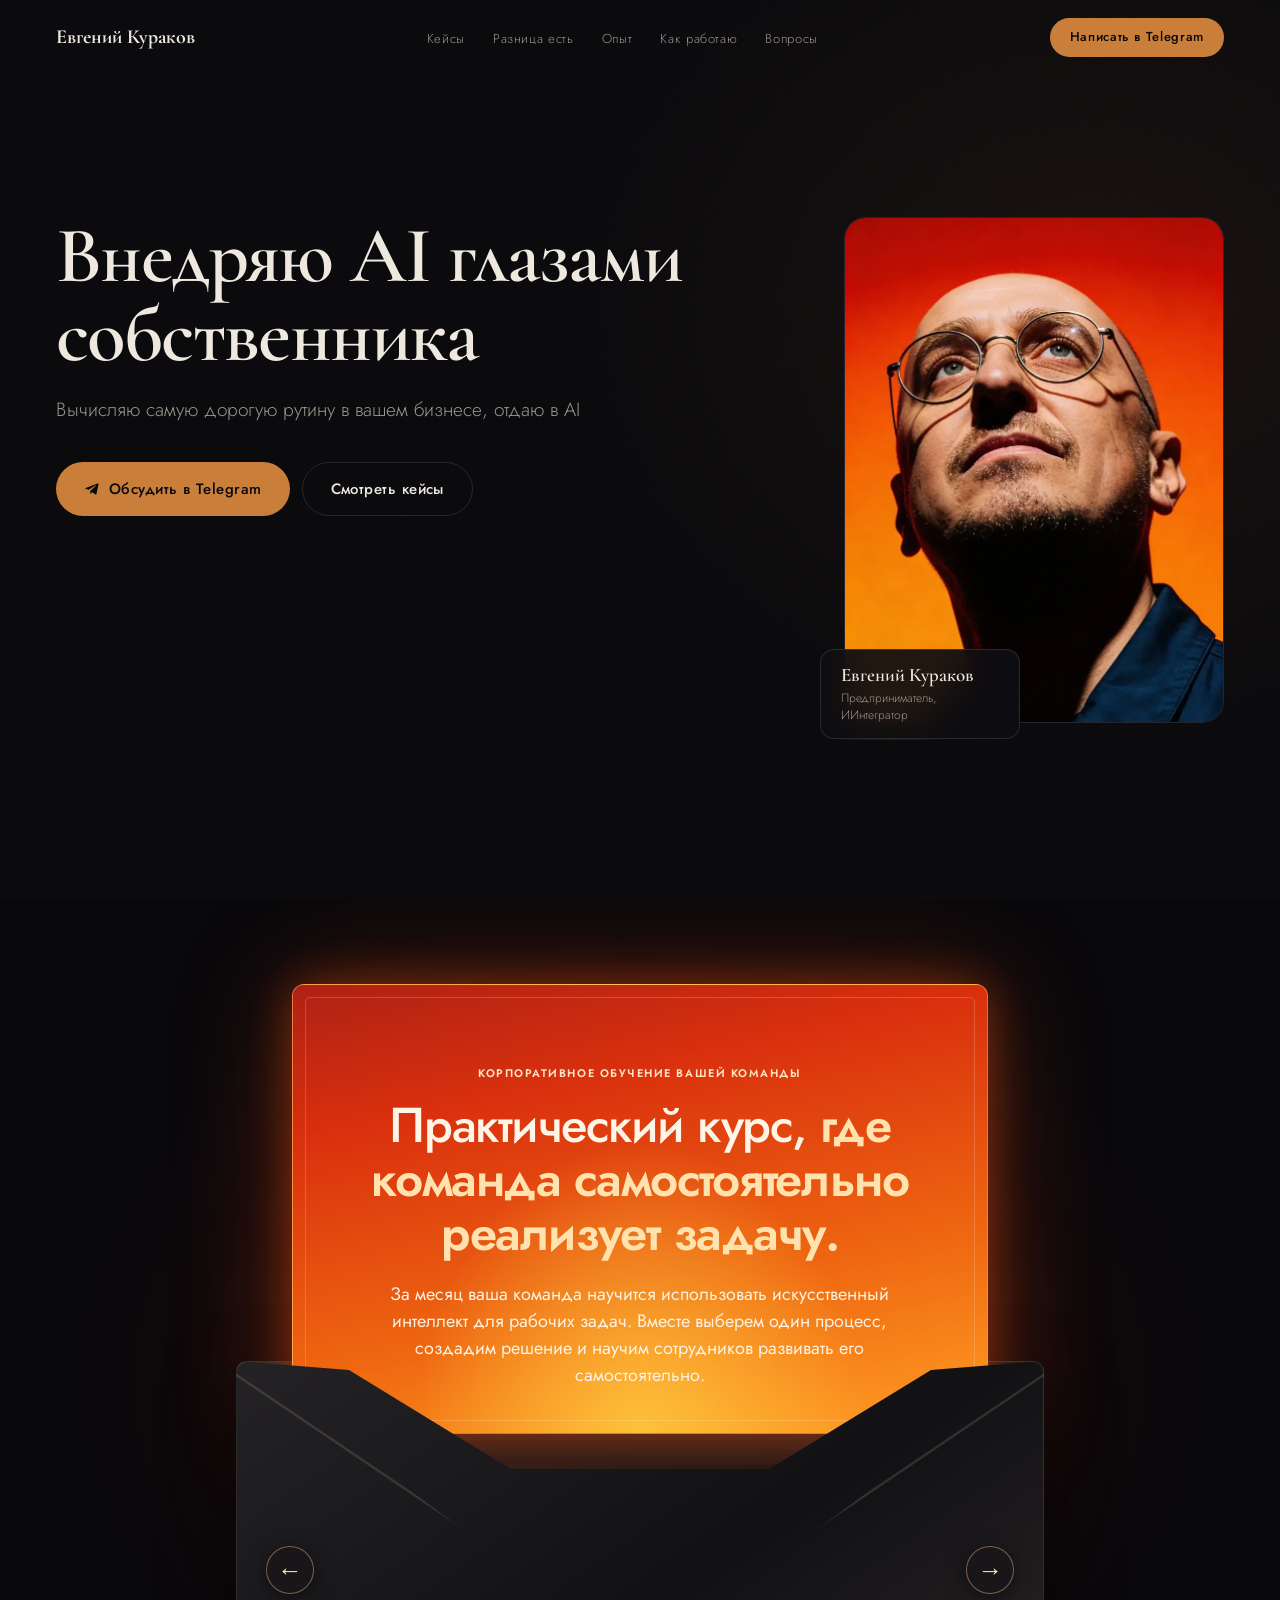
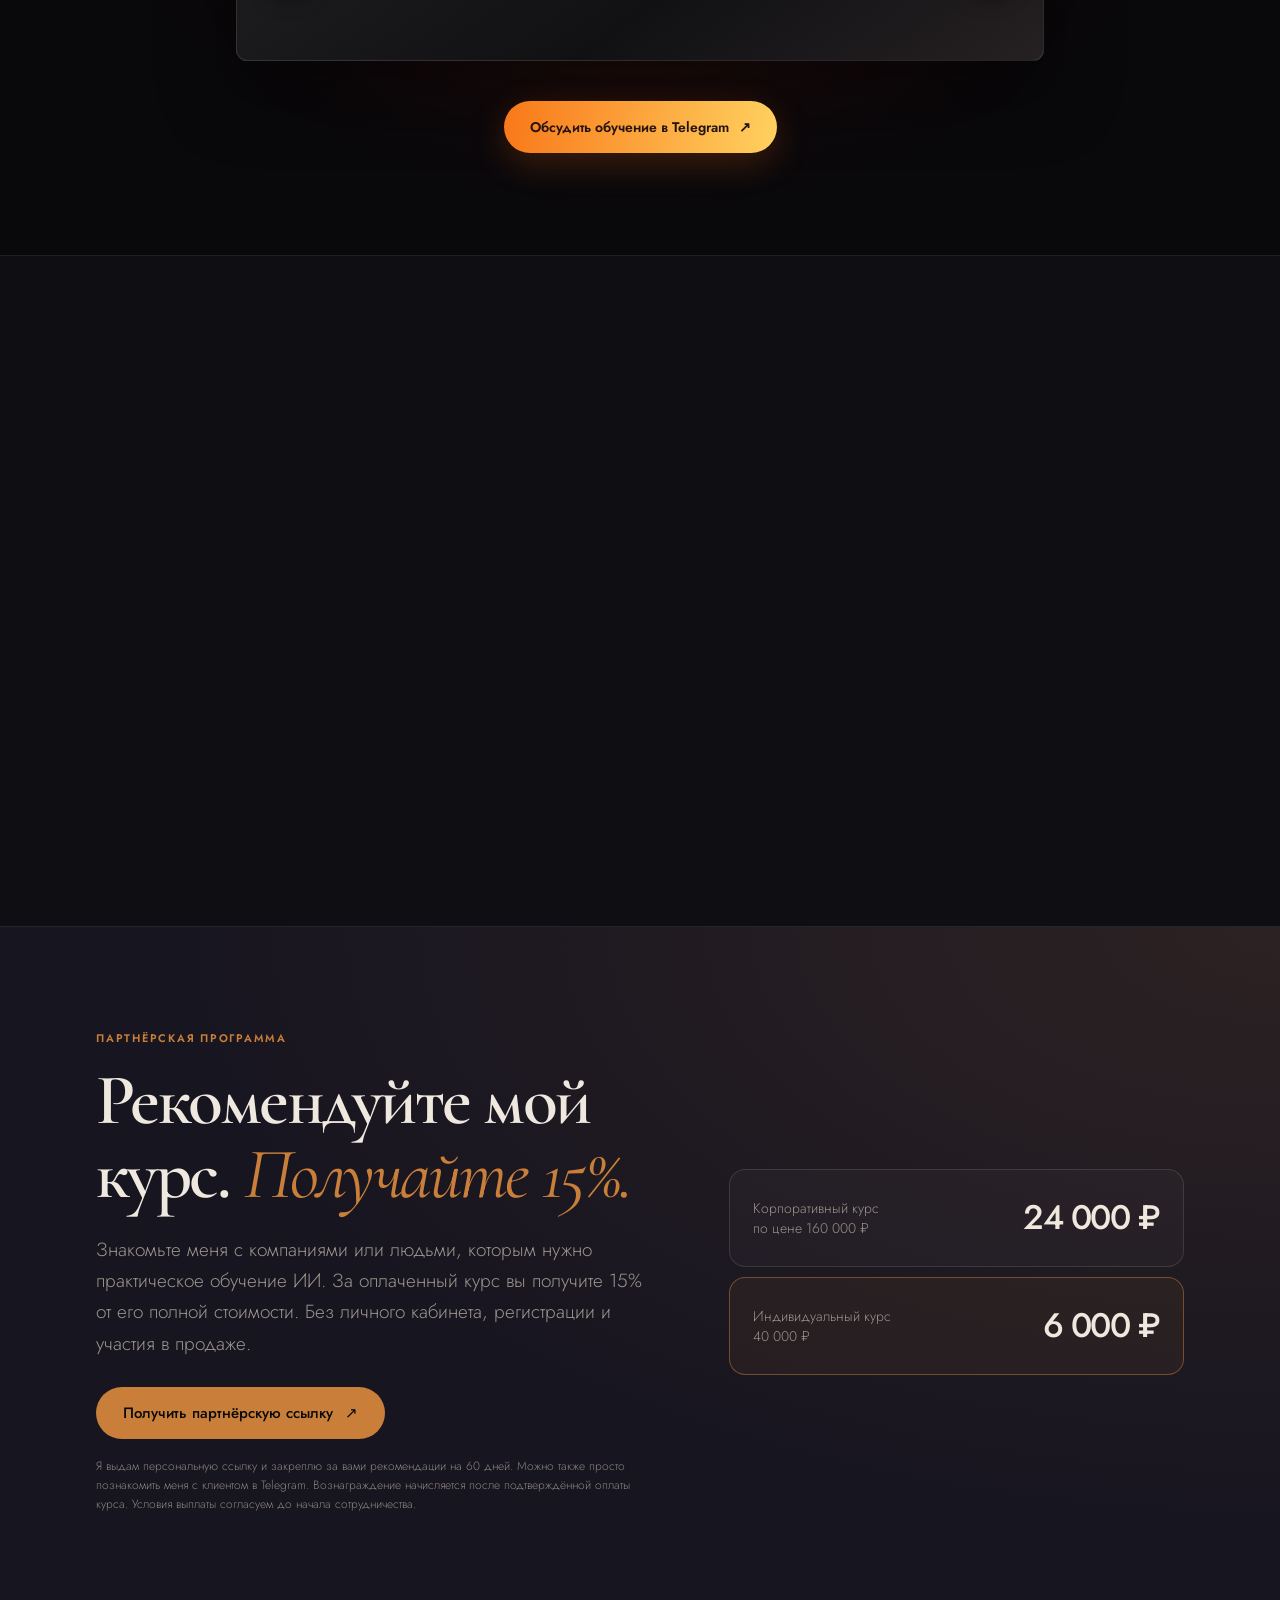
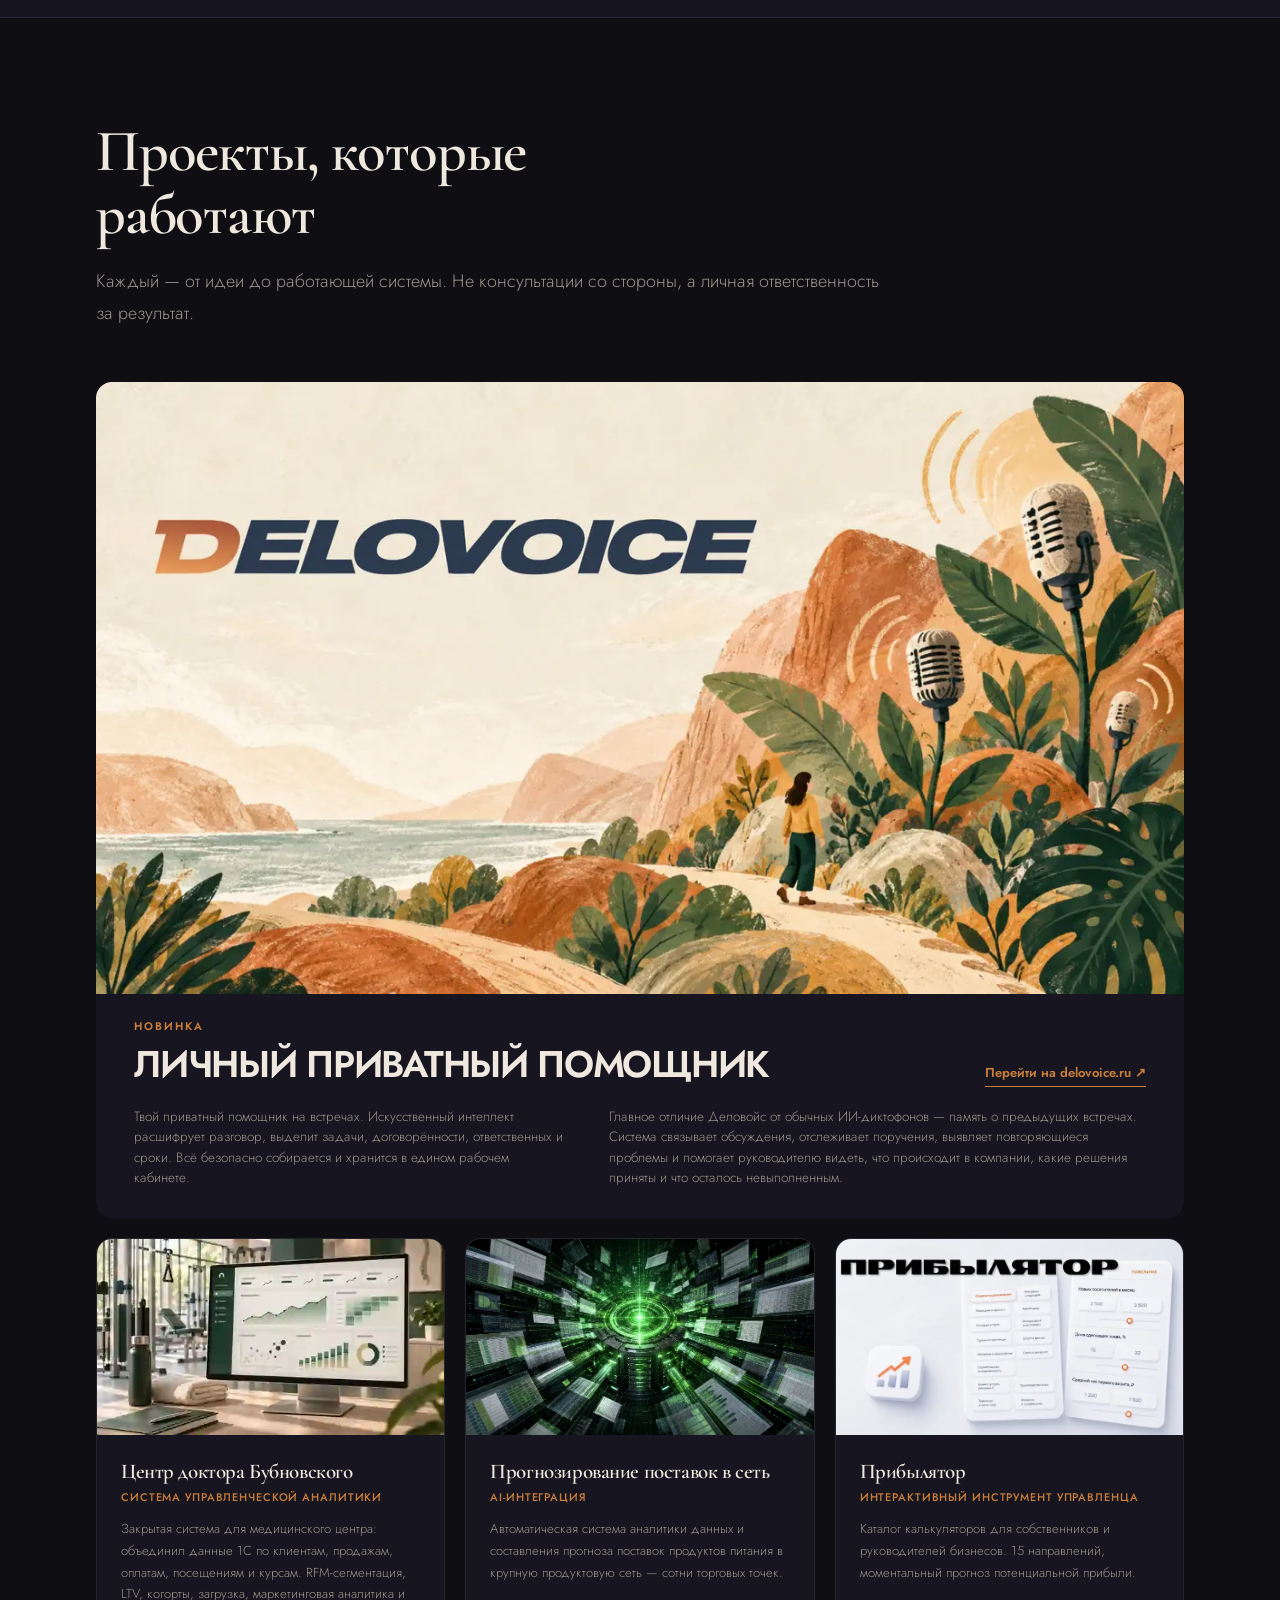
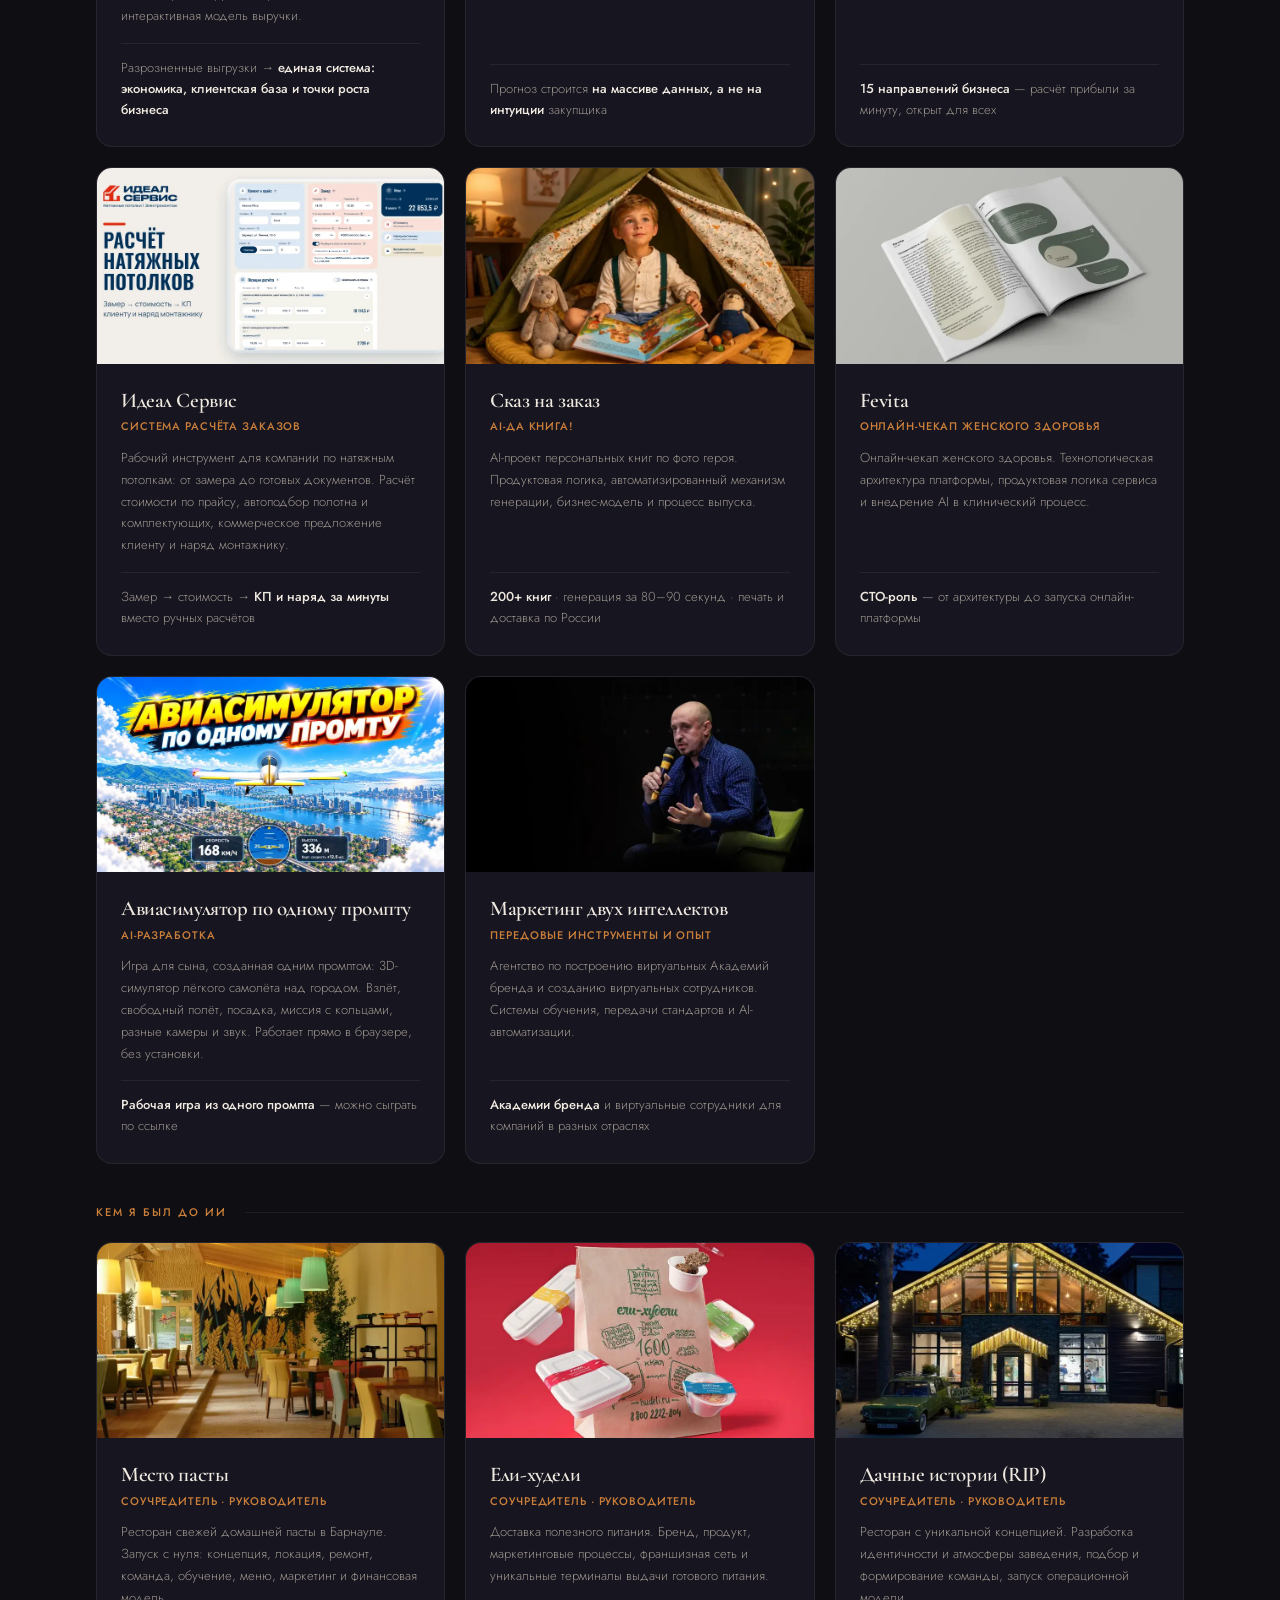
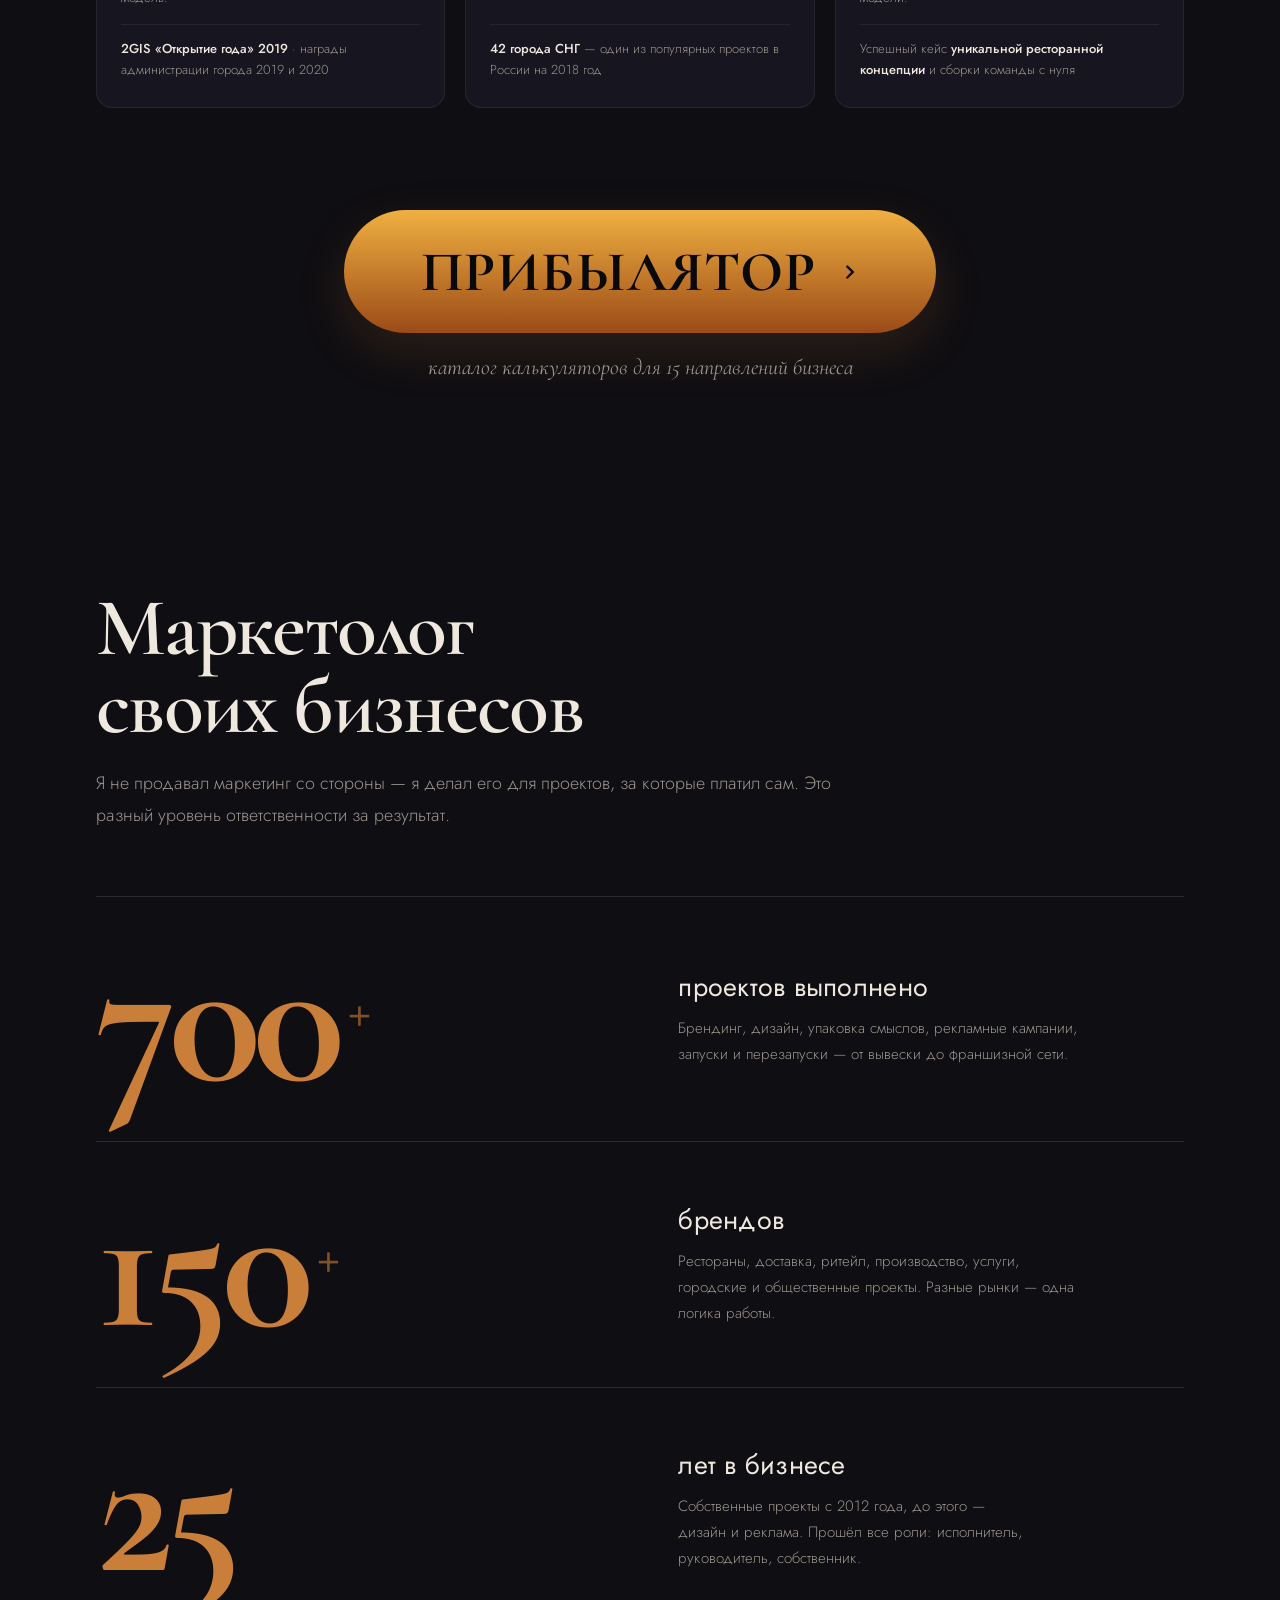
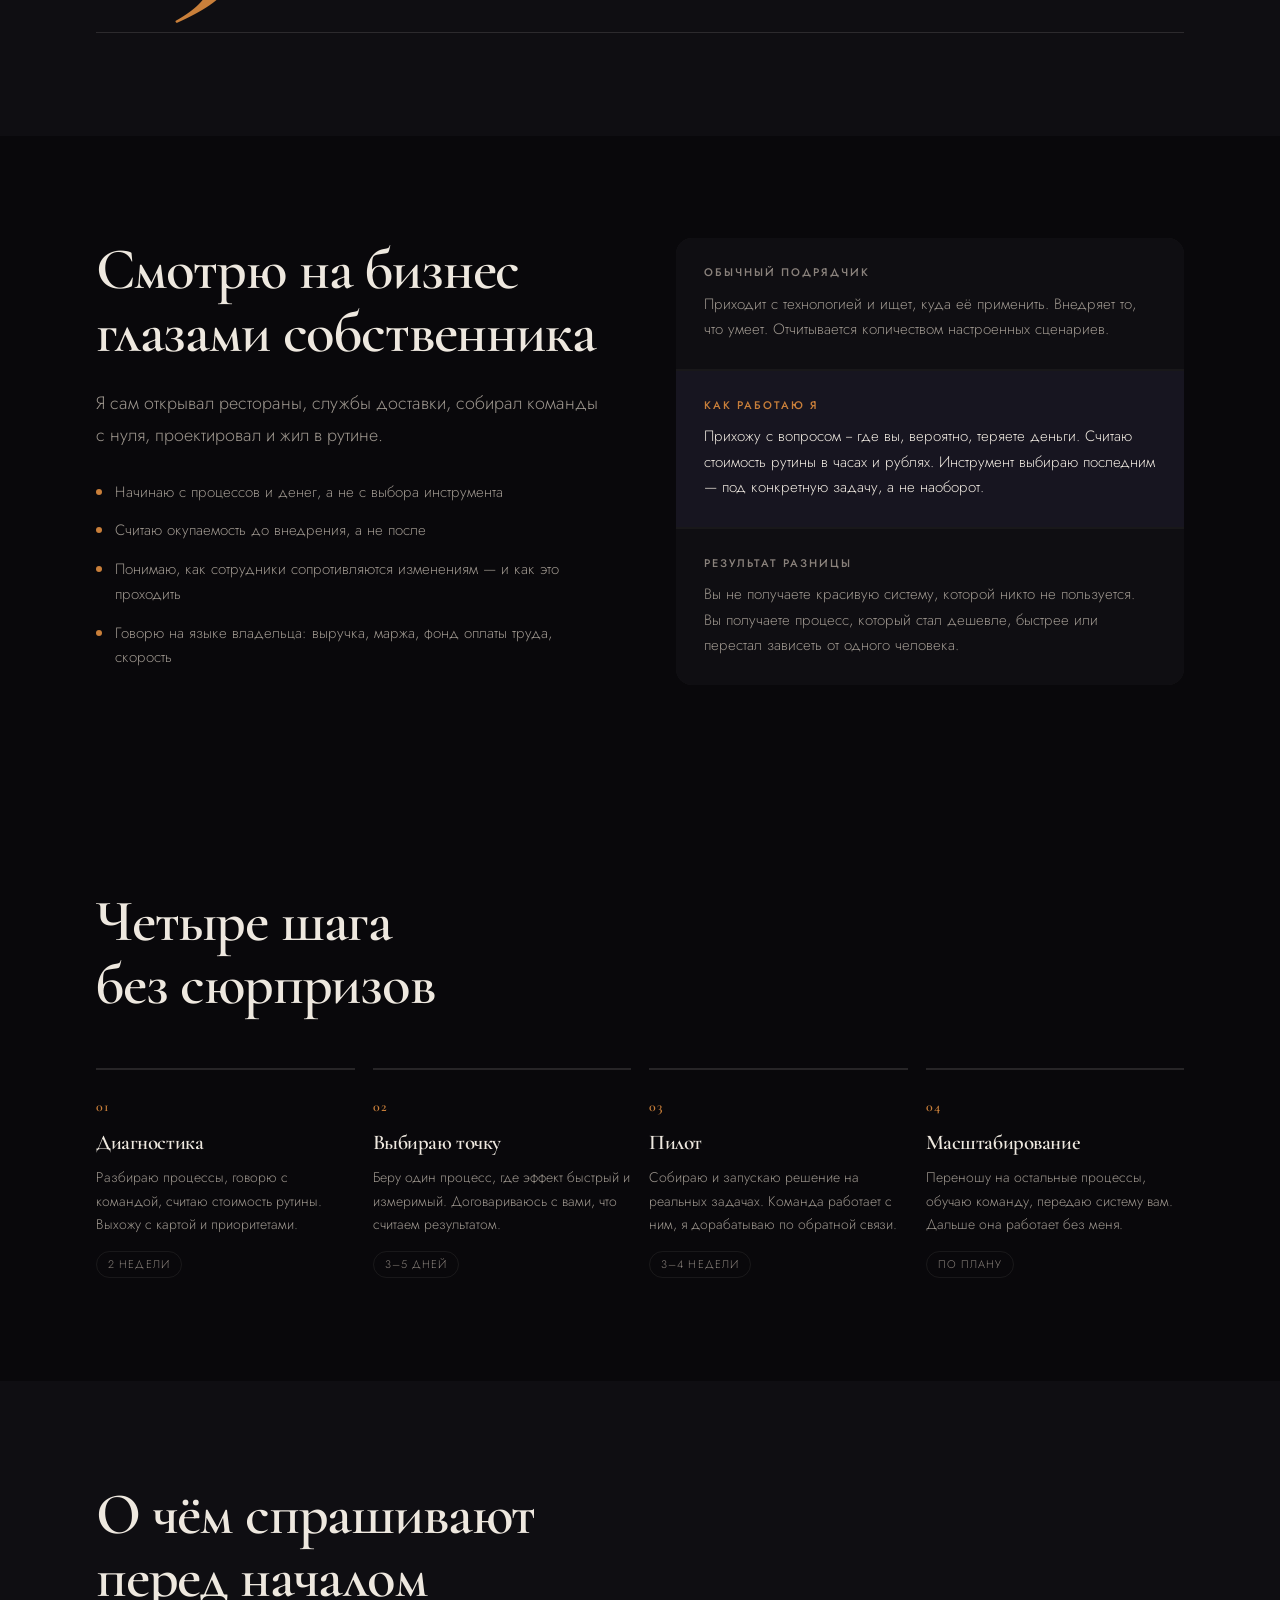
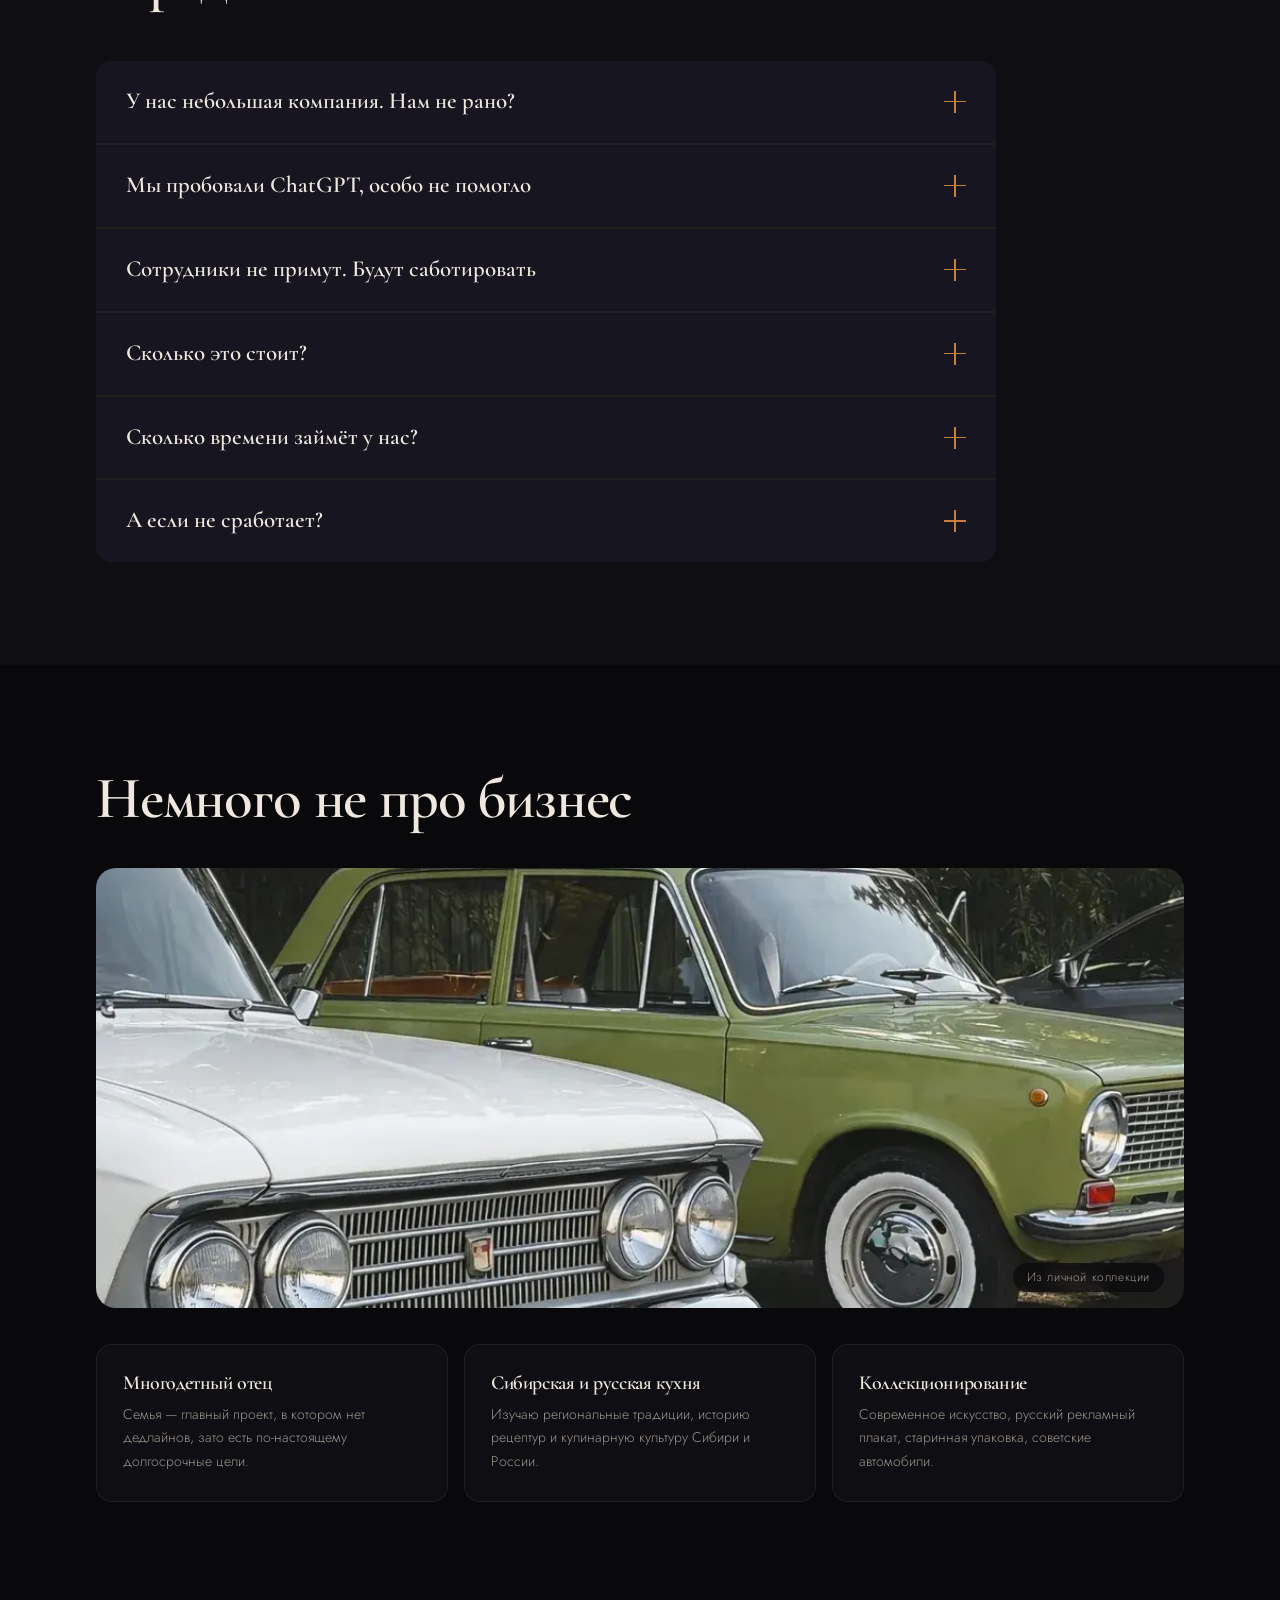
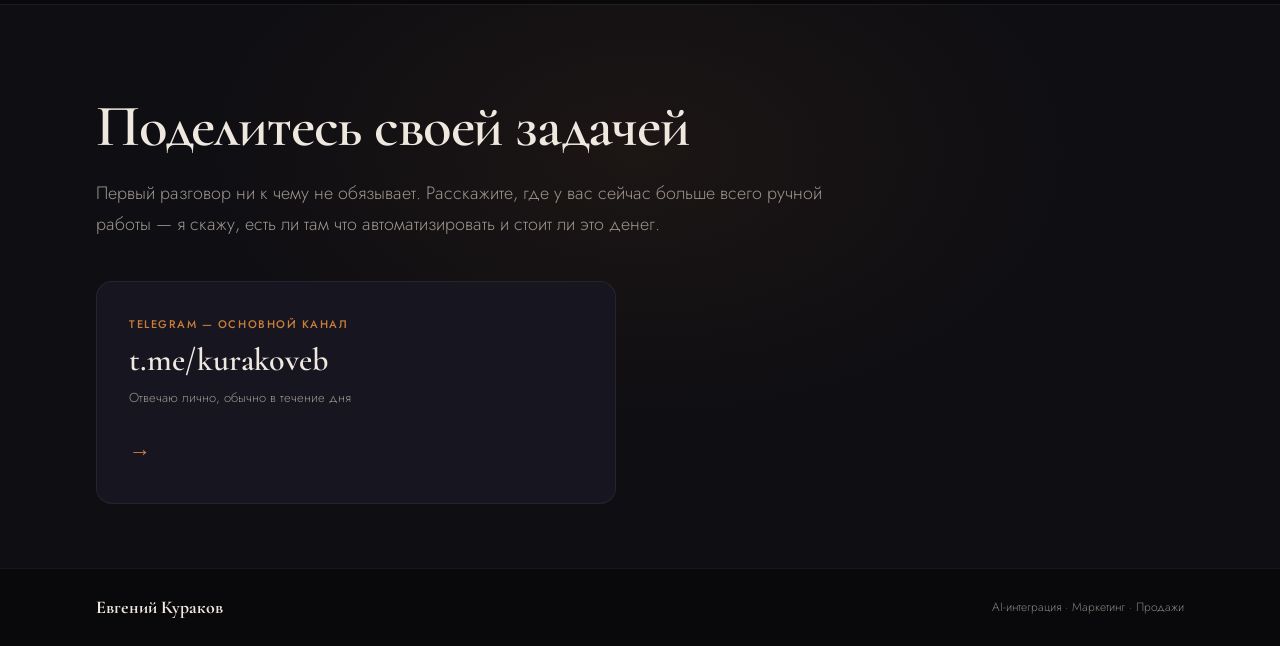
==== commit 75af7023: "Add course inclusions table below corporate training block" ====
--- a/index.html
+++ b/index.html
@@ -775,6 +775,43 @@
  .course-stat--card span{font-size:11px}
 }
 
+
+
+/* COURSE INCLUDES — five-part programme summary */
+#course-includes{background:var(--bg1);border-top:1px solid var(--br);padding:clamp(68px,7vw,104px) 0}
+#course-includes .wrap{max-width:1320px}
+.course-includes-layout{display:grid;grid-template-columns:minmax(230px,.76fr) minmax(0,1.54fr);align-items:start;gap:clamp(38px,5vw,84px)}
+.course-includes-intro .label{display:block;margin-bottom:17px}
+.course-includes-intro h2{font-size:clamp(39px,4.7vw,66px);line-height:1.02}
+.course-includes-intro .lead{margin-top:23px;max-width:380px;font-size:clamp(15px,1.3vw,17px);line-height:1.7}
+.course-package{width:100%;border:1px solid var(--br2);border-spacing:0;border-collapse:separate;table-layout:fixed;border-radius:var(--r);background:var(--bg2);overflow:hidden}
+.course-package th,.course-package td{padding:24px 26px;text-align:left;vertical-align:top}
+.course-package tr:not(:last-child)>*{border-bottom:1px solid var(--br2)}
+.course-package th{width:52%;font-weight:400}
+.course-package td{width:48%;color:var(--t2);font-size:14px;line-height:1.65}
+.course-package-head{display:flex;align-items:baseline;gap:16px}
+.course-package-num{flex:0 0 23px;font-family:'Jost',sans-serif;font-size:11px;letter-spacing:.1em;font-weight:600;color:var(--a)}
+.course-package-heading{display:block;color:var(--t);font-family:'Jost',sans-serif;font-size:clamp(16px,1.5vw,19px);font-weight:500;line-height:1.4}
+.course-package-bonus{display:block;margin-top:7px;color:var(--al);font-size:13px;line-height:1.5;font-weight:400}
+@media(max-width:1000px){
+  .course-includes-layout{grid-template-columns:1fr;gap:30px}
+  .course-includes-intro .lead{max-width:680px}
+}
+@media(max-width:600px){
+  #course-includes{padding:60px 0 72px}
+  .course-includes-intro h2{font-size:clamp(36px,9vw,49px)}
+  .course-includes-intro .lead{margin-top:14px}
+  .course-package{display:block}
+  .course-package tbody{display:block}
+  .course-package tr{display:block;padding:19px 18px}
+  .course-package th,.course-package td{display:block;width:100%;padding:0;border:0!important}
+  .course-package tr:not(:last-child){border-bottom:1px solid var(--br2)}
+  .course-package-head{gap:12px}
+  .course-package-num{flex-basis:23px}
+  .course-package-heading{font-size:17px}
+  .course-package-bonus{font-size:12px;margin-top:4px}
+  .course-package td{padding:9px 0 0 35px;font-size:14px}
+}
 
 /* Referral program: isolated styling using existing typography and colors. */
 #referral-program{background:var(--bg2);position:relative;overflow:hidden;border-top:1px solid var(--br);border-bottom:1px solid var(--br)}
@@ -1069,6 +1106,43 @@
 </section>
 
 
+
+<section id="course-includes" data-screen-label="Состав курса" aria-labelledby="course-includes-title">
+<div class="wrap">
+<div class="course-includes-layout">
+<div class="course-includes-intro fi">
+<span class="label">Корпоративное обучение</span>
+<h2 id="course-includes-title">Что входит<br>в курс</h2>
+<p class="lead">Не только занятия: команда получает рабочее решение, поддержку и материалы для дальнейшей работы.</p>
+</div>
+<table class="course-package fi d1" aria-label="Что входит в корпоративный курс">
+<tbody>
+<tr>
+<th scope="row"><div class="course-package-head"><span class="course-package-num">01</span><span><span class="course-package-heading">5 практических занятий</span><span class="course-package-bonus">(6-е — бонусное занятие с командой)</span></span></div></th>
+<td>За месяц проходим путь от выбора задачи до реализации решения силами вашей команды.</td>
+</tr>
+<tr>
+<th scope="row"><div class="course-package-head"><span class="course-package-num">02</span><span class="course-package-heading">Автоматизированная задача</span></div></th>
+<td>Один реальный рабочий процесс компании, который автоматизируем в ходе курса.</td>
+</tr>
+<tr>
+<th scope="row"><div class="course-package-head"><span class="course-package-num">03</span><span class="course-package-heading">Моя поддержка в течение 60 дней</span></div></th>
+<td>Ответы на вопросы команды по пройденному материалу и созданному решению.</td>
+</tr>
+<tr>
+<th scope="row"><div class="course-package-head"><span class="course-package-num">04</span><span class="course-package-heading">Все исходные материалы курса</span></div></th>
+<td>Презентации, инструкции, примеры и рабочие файлы, которые использовали на занятиях.</td>
+</tr>
+<tr>
+<th scope="row"><div class="course-package-head"><span class="course-package-num">05</span><span class="course-package-heading">Каталог полезных ссылок</span></div></th>
+<td>Подборка ИИ-сервисов, инструментов и источников для самостоятельной работы.</td>
+</tr>
+</tbody>
+</table>
+</div>
+</div>
+</section>
+
 <section id="referral-program" data-screen-label="Партнёрская программа" aria-label="Реферальная программа курса">
 <div class="wrap"><div class="referral-layout">
 <div class="fi">
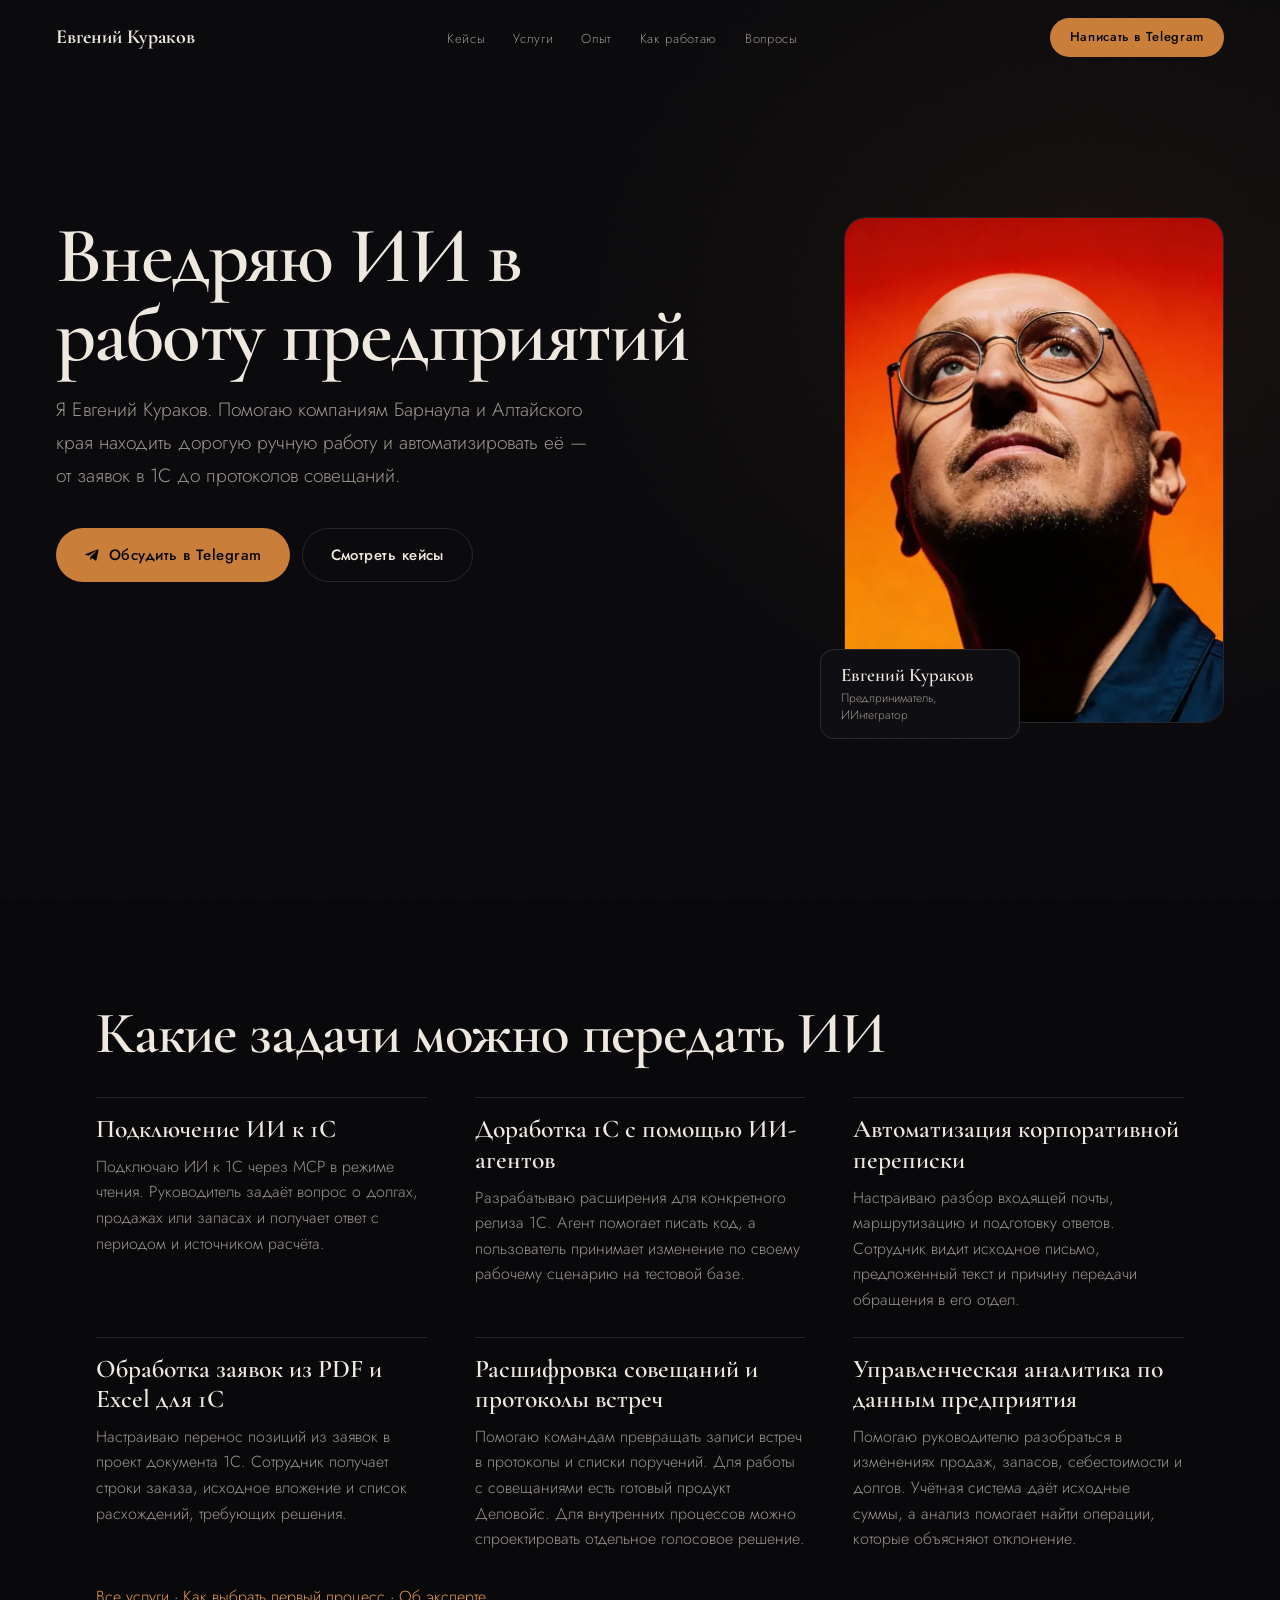
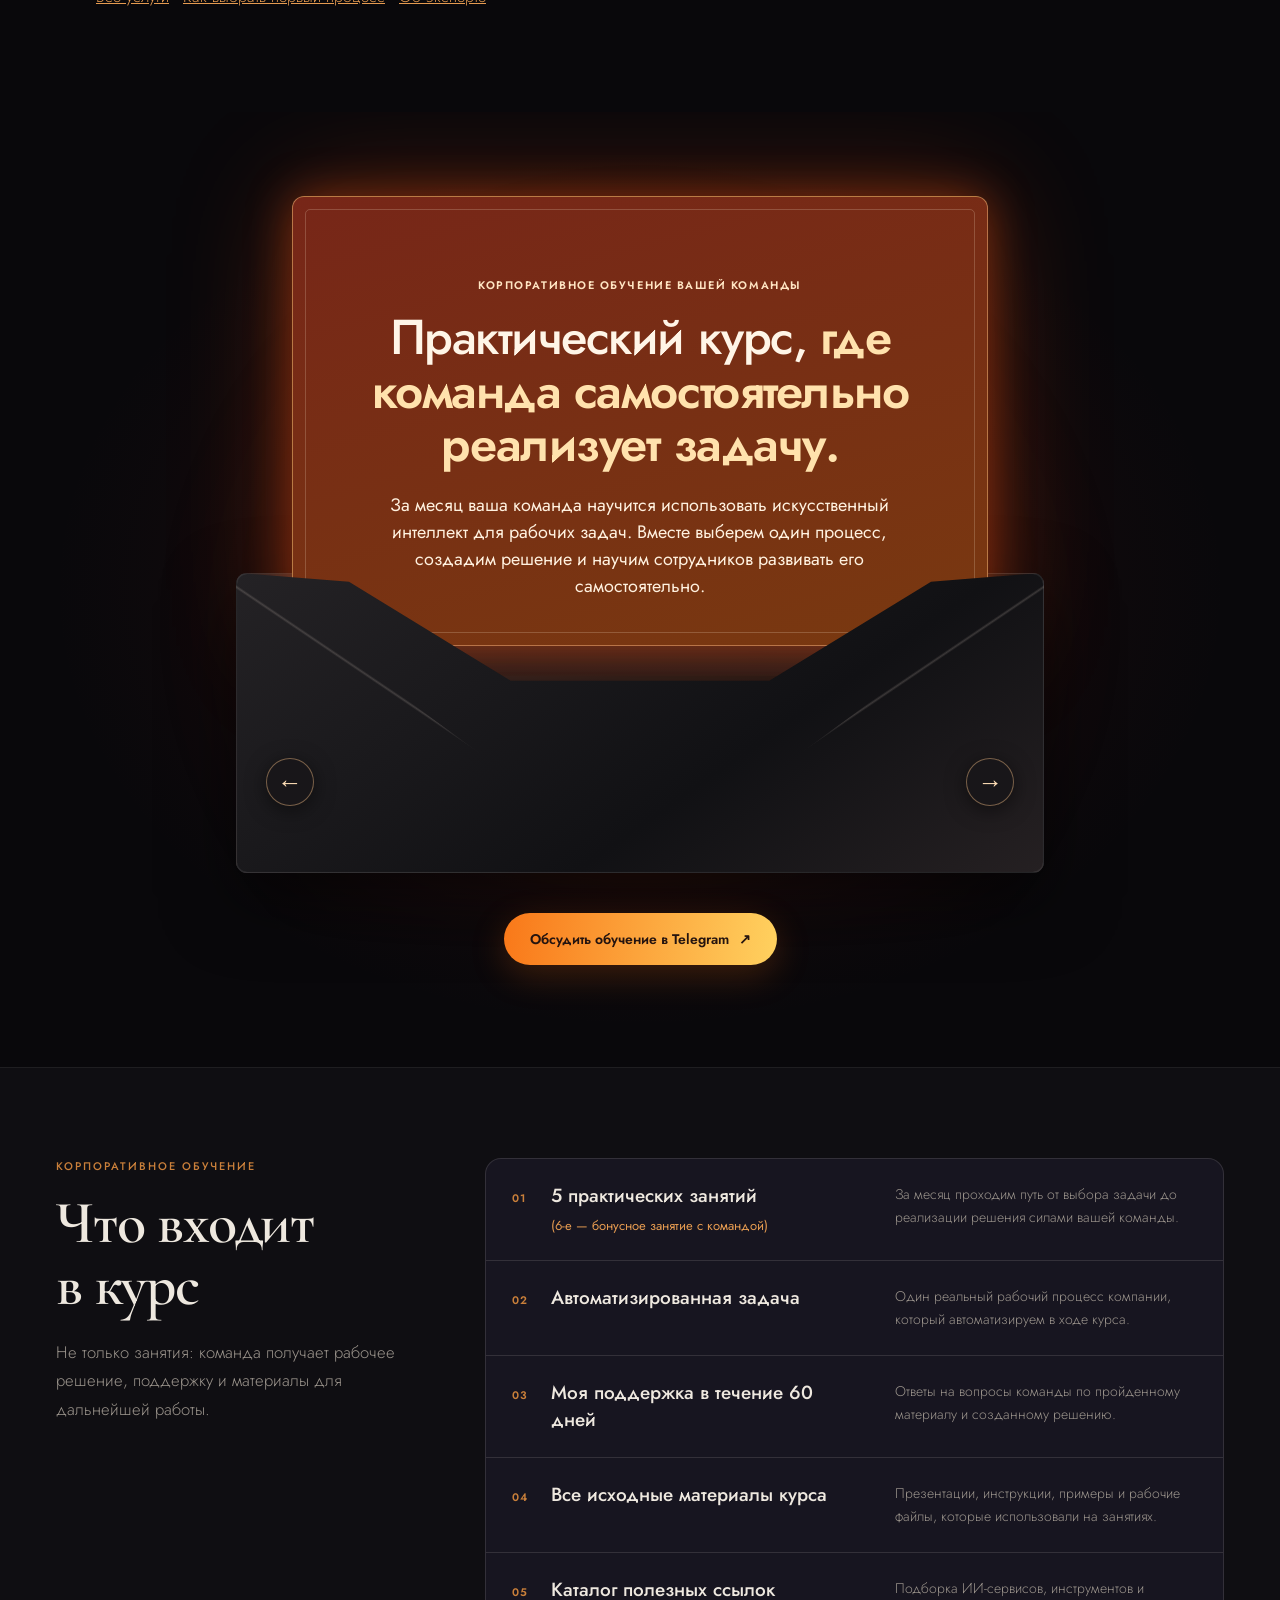
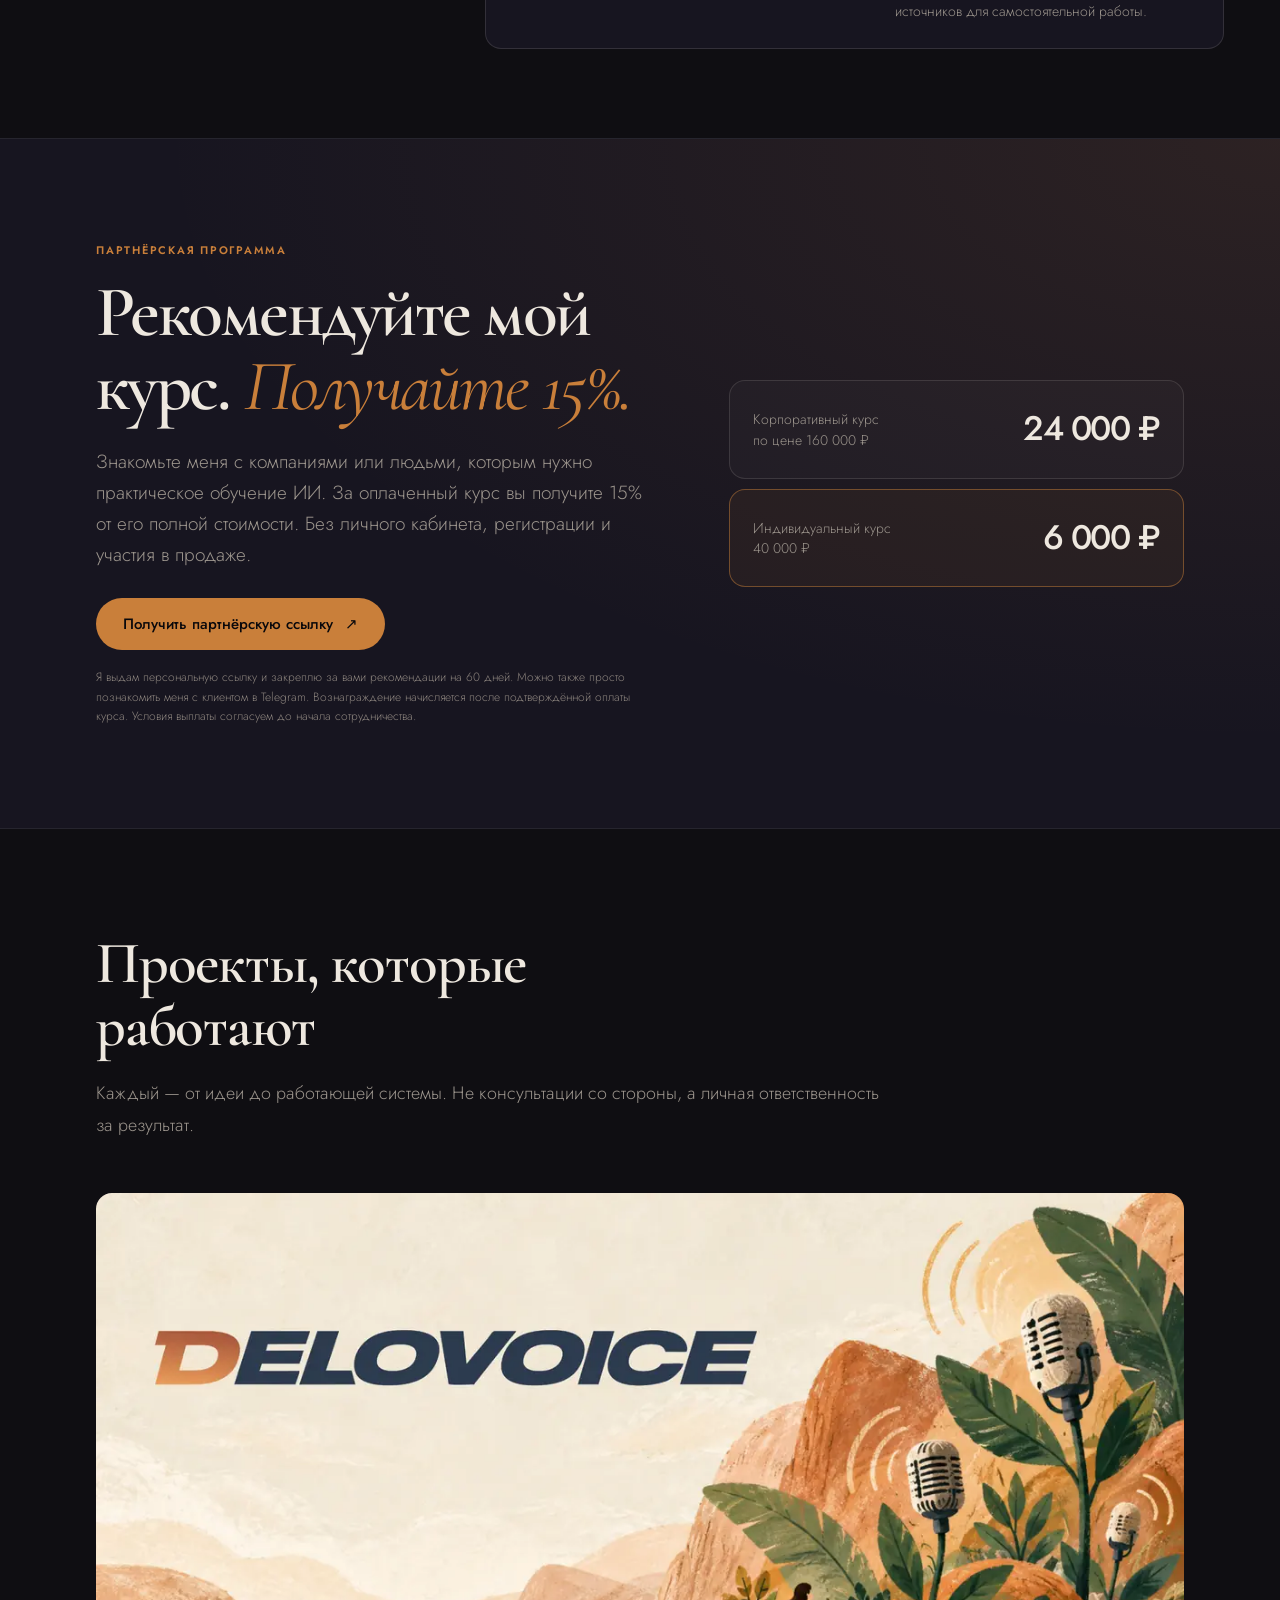
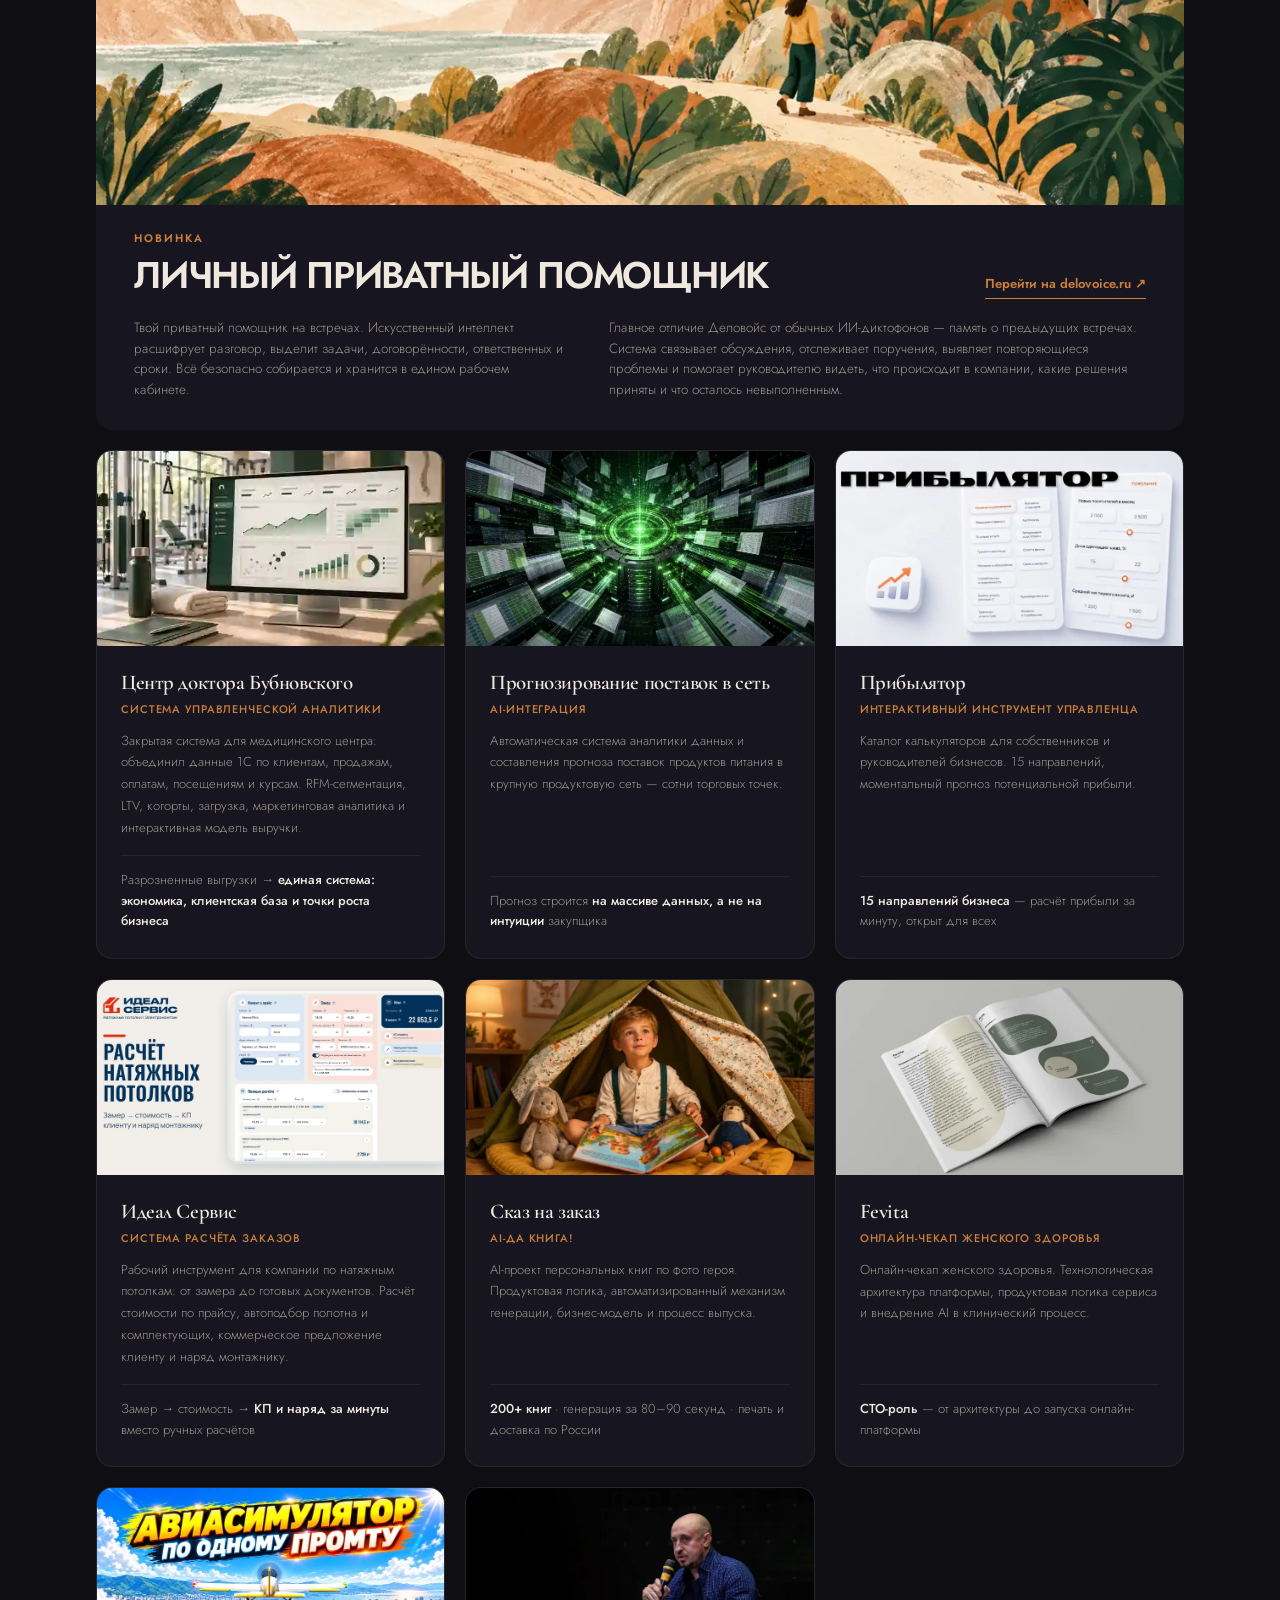
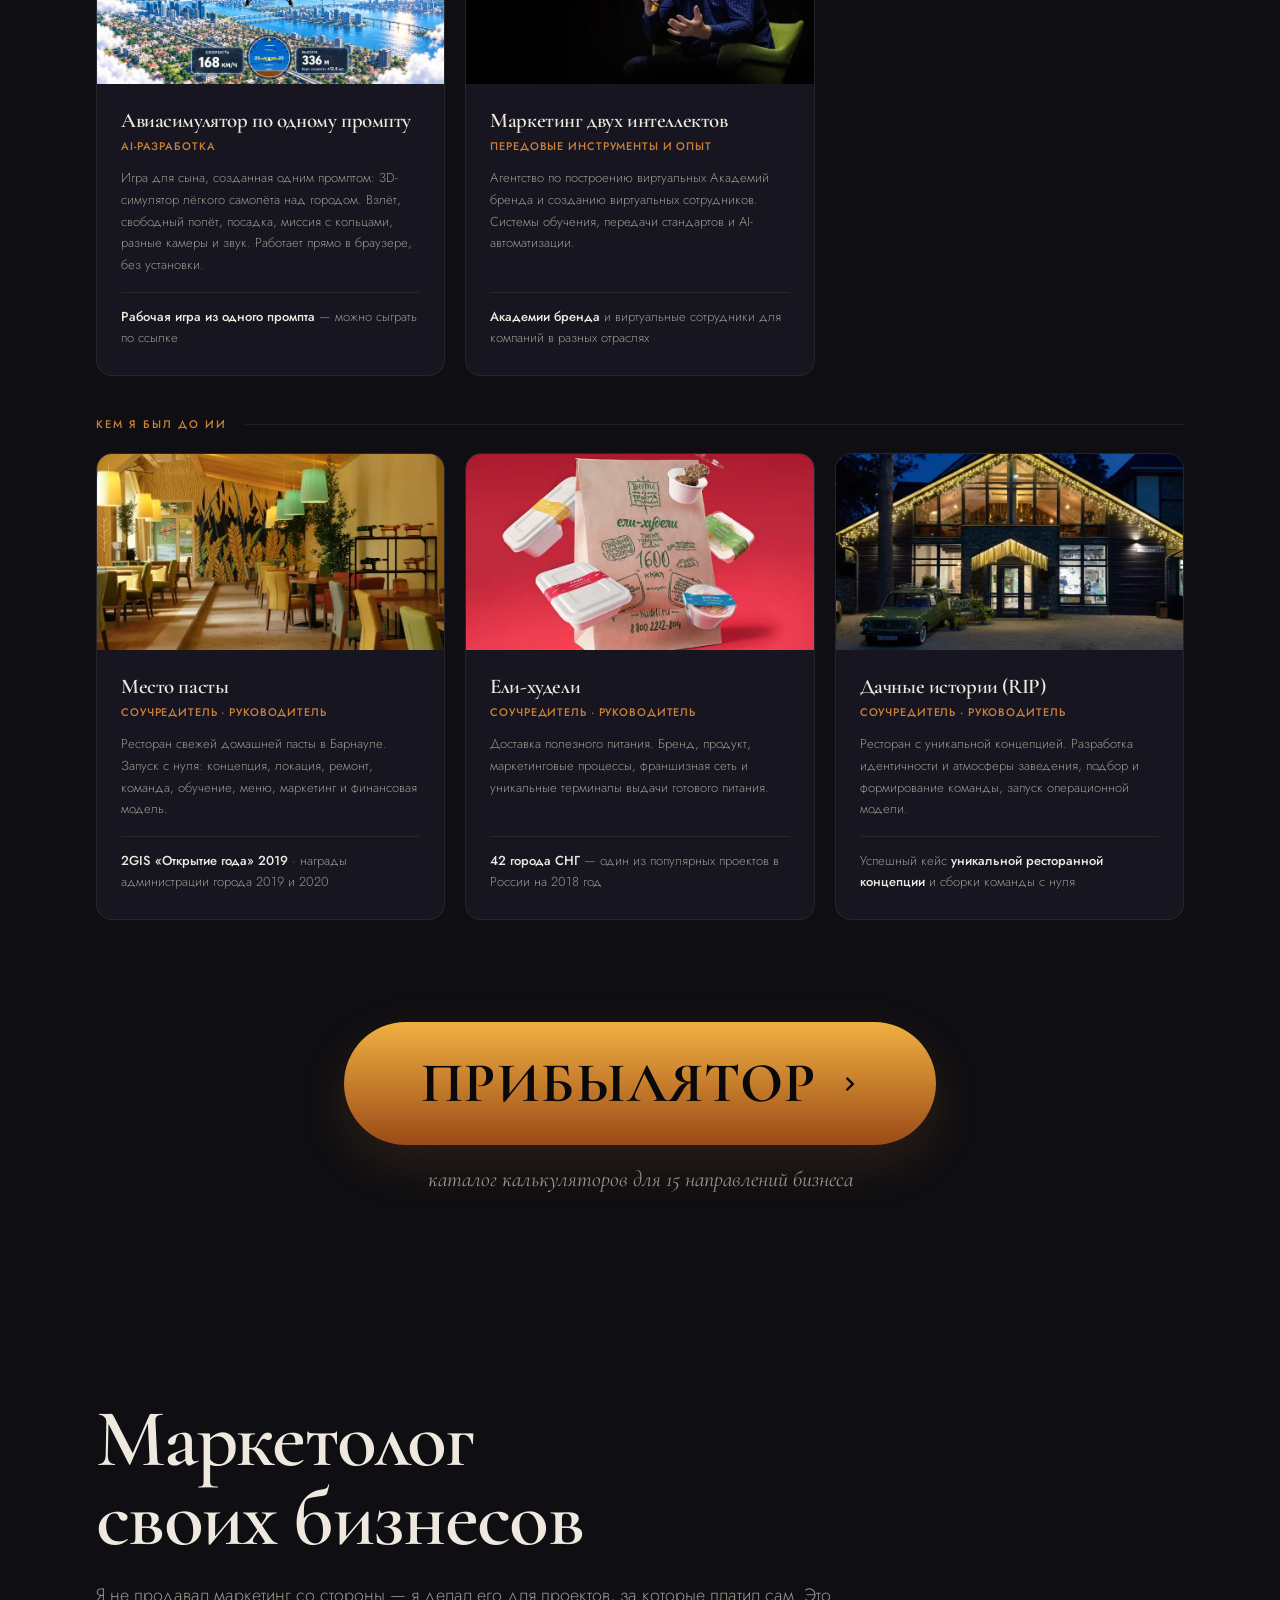
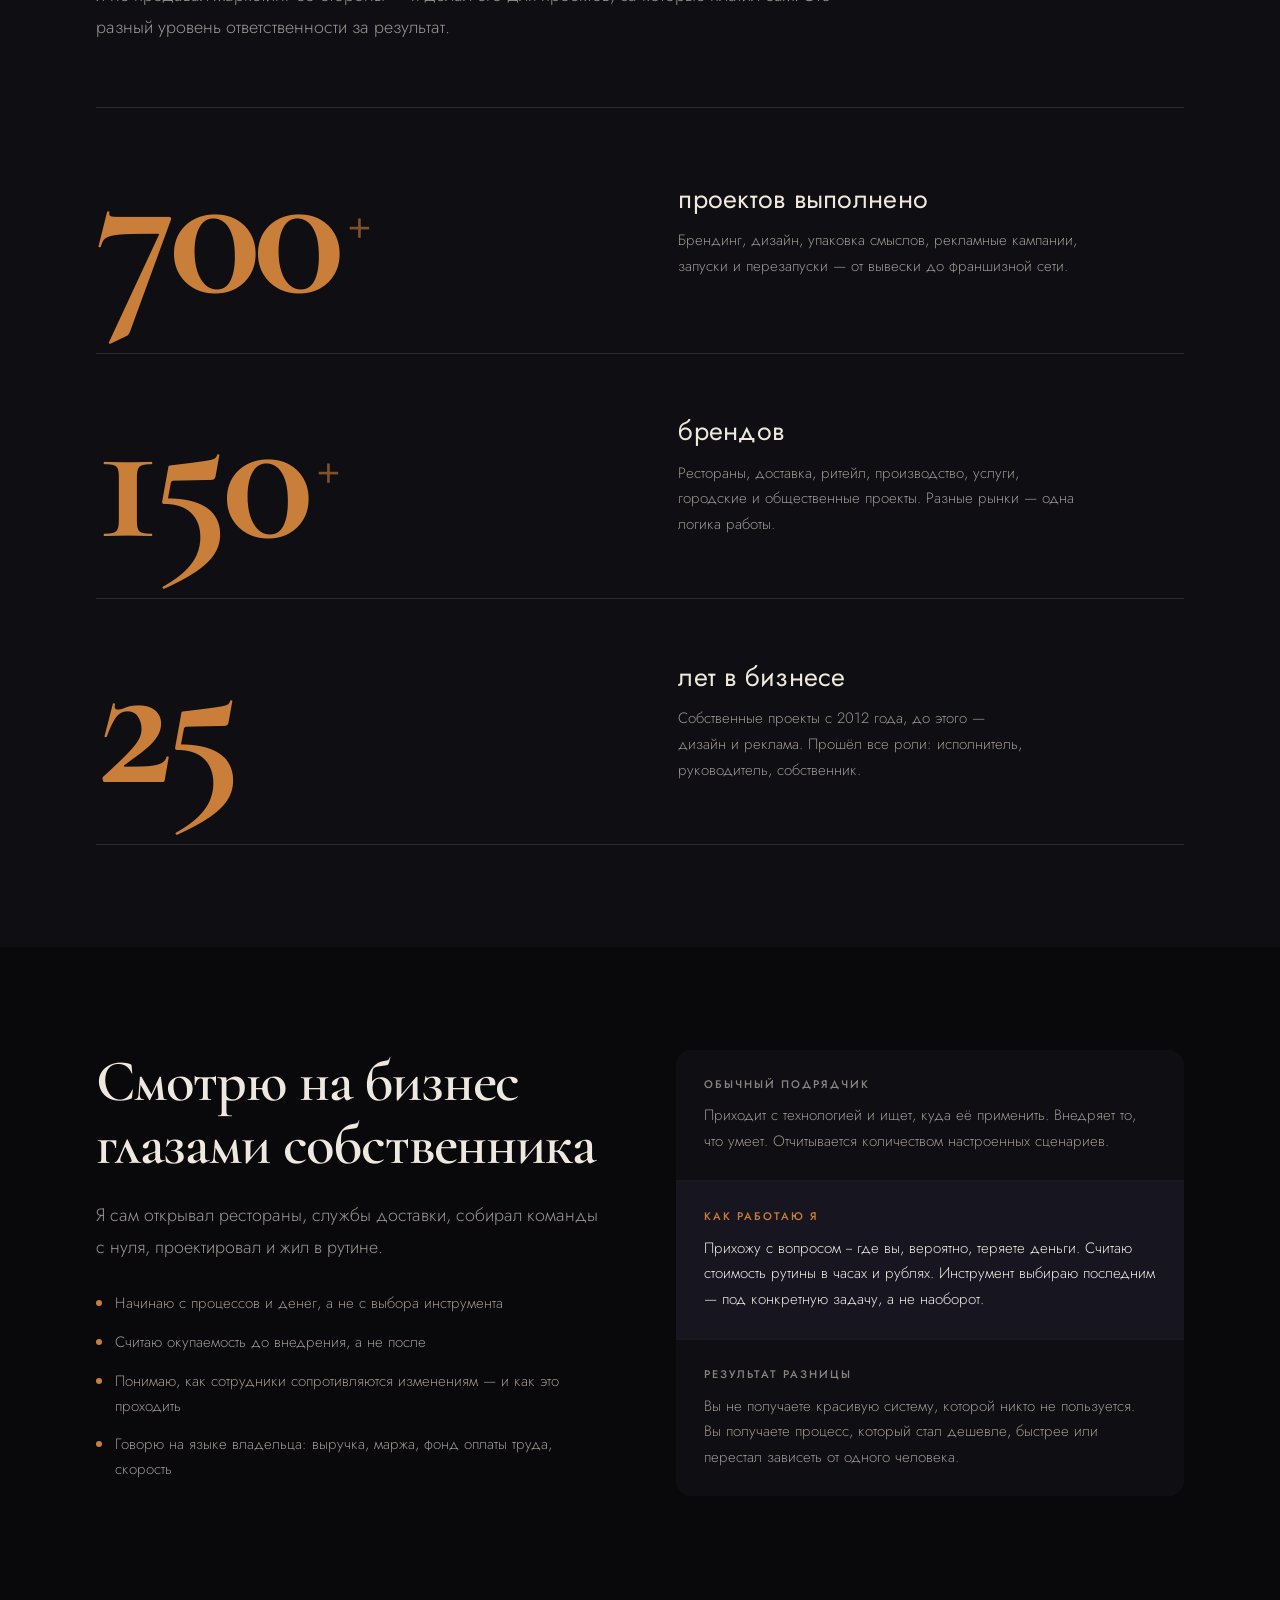
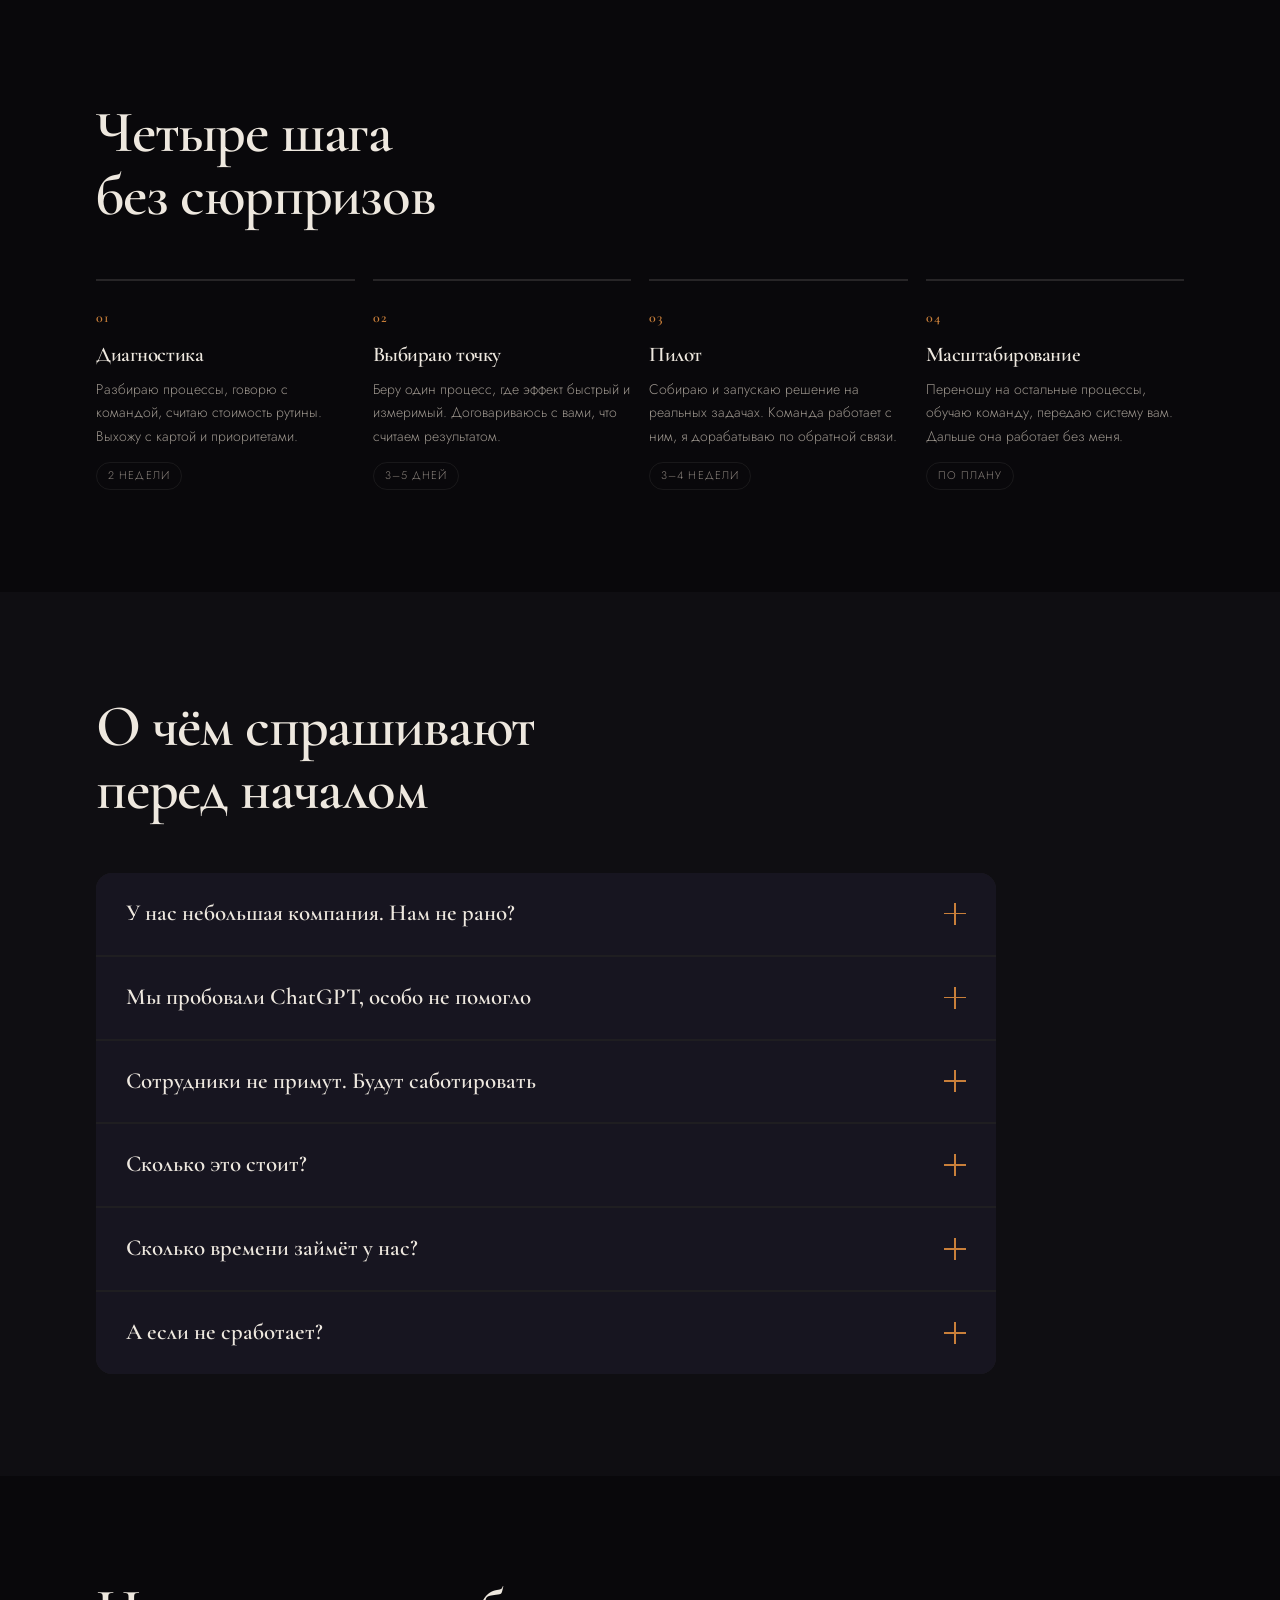
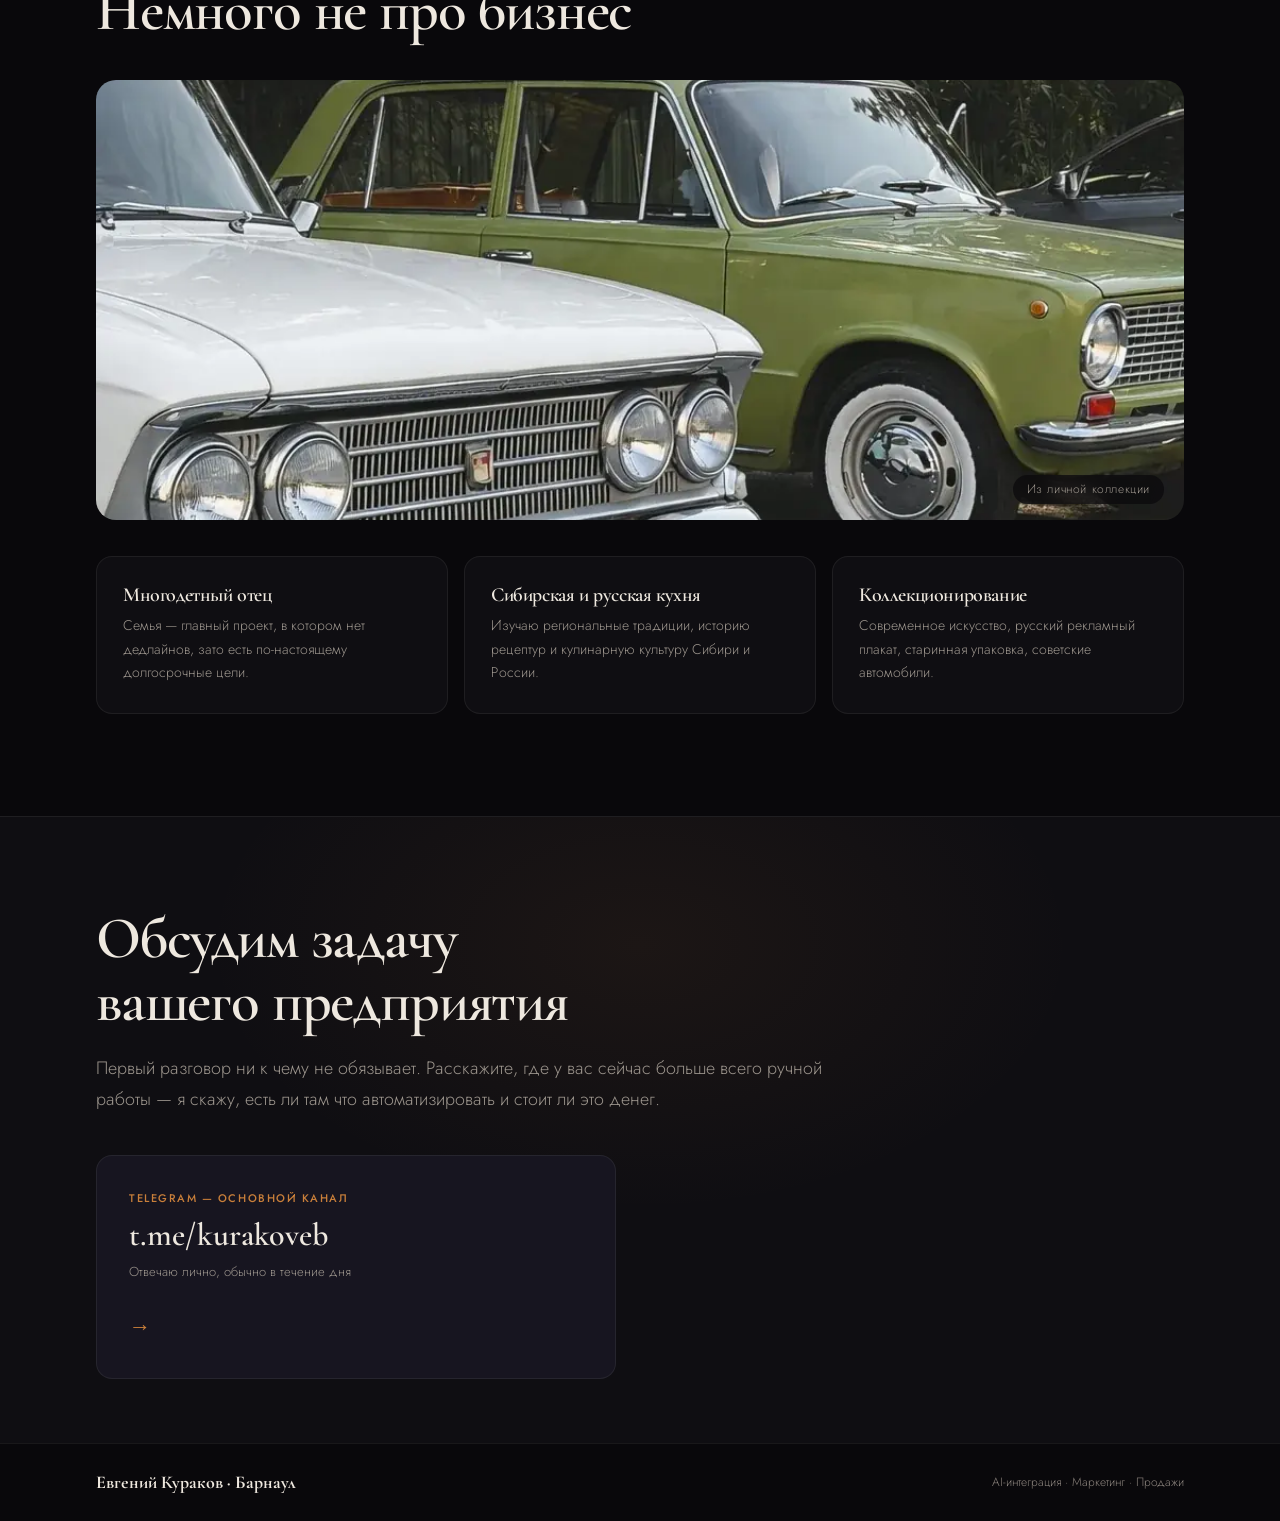
==== commit 95471212: "Добавить региональные страницы ИИ-услуг и исправить доступность сайта" ====
--- a/index.html
+++ b/index.html
@@ -2,9 +2,8 @@
 <html lang="ru"><head>
 <meta charset="UTF-8">
 <meta name="viewport" content="width=device-width, initial-scale=1.0, viewport-fit=cover">
-<title>AI-интеграция, маркетинг и продажи — Евгений Кураков</title>
-<meta name="description" content="Внедрение ИИ в бизнес глазами собственника: нахожу самую дорогую рутину и отдаю её ИИ. Виртуальные сотрудники, академии бренда, автоматизация процессов, маркетинг и построение продаж. 700+ проектов, 150+ брендов, 25 лет опыта.">
-<meta name="keywords" content="внедрение ИИ в бизнес, AI-интеграция, автоматизация бизнес-процессов, виртуальные сотрудники, AI-ассистенты, академия бренда, построение отдела продаж, маркетинг для ресторанов, Евгений Кураков">
+<title>Внедрение ИИ в бизнес в Барнауле — Евгений Кураков</title>
+<meta name="description" content="Евгений Кураков помогает предприятиям Барнаула и Алтайского края подключать ИИ к 1С, обрабатывать заявки и почту, разбирать совещания и управленческие данные.">
 <meta name="author" content="Евгений Кураков">
 <meta name="robots" content="index, follow, max-image-preview:large, max-snippet:-1">
 <meta name="theme-color" content="#09080B">
@@ -16,8 +15,8 @@
 <meta property="og:type" content="profile">
 <meta property="og:site_name" content="Евгений Кураков">
 <meta property="og:locale" content="ru_RU">
-<meta property="og:title" content="AI-интеграция, маркетинг и продажи — Евгений Кураков">
-<meta property="og:description" content="Внедряю ИИ в бизнес глазами собственника, а не рядового разработчика. Вычисляю самую дорогую рутину и отдаю её ИИ.">
+<meta property="og:title" content="Внедрение ИИ в бизнес в Барнауле — Евгений Кураков">
+<meta property="og:description" content="Евгений Кураков помогает предприятиям Барнаула и Алтайского края подключать ИИ к 1С, обрабатывать заявки и почту, разбирать совещания и управленческие данные.">
 <meta property="og:url" content="https://iamkurakov.ru/">
 <meta property="og:image" content="https://iamkurakov.ru/img/og-cover.jpg">
 <meta property="og:image:width" content="1200">
@@ -25,351 +24,13 @@
 <meta property="og:image:type" content="image/jpeg">
 <meta property="og:image:alt" content="Евгений Кураков — предприниматель и ИИнтегратор">
 <meta name="twitter:card" content="summary_large_image">
-<meta name="twitter:title" content="AI-интеграция, маркетинг и продажи — Евгений Кураков">
-<meta name="twitter:description" content="Нахожу самую дорогую рутину в бизнесе и отдаю её ИИ. AI-интеграция, маркетинг, продажи.">
+<meta name="twitter:title" content="Внедрение ИИ в бизнес в Барнауле — Евгений Кураков">
+<meta name="twitter:description" content="Евгений Кураков помогает предприятиям Барнаула и Алтайского края подключать ИИ к 1С, обрабатывать заявки и почту, разбирать совещания и управленческие данные.">
 <meta name="twitter:image" content="https://iamkurakov.ru/img/og-cover.jpg">
 
 <link rel="preload" href="img/kurakov.webp" as="image" fetchpriority="high">
-<!-- Yandex.Metrika counter -->
-<script type="text/javascript">
-(function(m,e,t,r,i,k,a){m[i]=m[i]||function(){(m[i].a=m[i].a||[]).push(arguments)};m[i].l=1*new Date();for(var j=0;j<document.scripts.length;j++){if(document.scripts[j].src===r){return}}k=e.createElement(t),a=e.getElementsByTagName(t)[0],k.async=1,k.src=r,a.parentNode.insertBefore(k,a)})(window,document,'script','https://mc.yandex.ru/metrika/tag.js?id=113907085','ym');
-ym(113907085,'init',{ssr:true,webvisor:true,clickmap:true,ecommerce:"dataLayer",referrer:document.referrer,url:location.href,accurateTrackBounce:true,trackLinks:true});
-</script>
-<!-- /Yandex.Metrika counter -->
-<style>/* cyrillic-ext */
-@font-face {
-  font-family: 'Cormorant Garamond';
-  font-style: italic;
-  font-weight: 400;
-  font-display: swap;
-  src: url("fonts/fafead5b.woff2") format('woff2');
-  unicode-range: U+0460-052F, U+1C80-1C8A, U+20B4, U+2DE0-2DFF, U+A640-A69F, U+FE2E-FE2F;
-}
-/* cyrillic */
-@font-face {
-  font-family: 'Cormorant Garamond';
-  font-style: italic;
-  font-weight: 400;
-  font-display: swap;
-  src: url("fonts/f7127a24.woff2") format('woff2');
-  unicode-range: U+0301, U+0400-045F, U+0490-0491, U+04B0-04B1, U+2116;
-}
-/* vietnamese */
-@font-face {
-  font-family: 'Cormorant Garamond';
-  font-style: italic;
-  font-weight: 400;
-  font-display: swap;
-  src: url("fonts/7da8c09c.woff2") format('woff2');
-  unicode-range: U+0102-0103, U+0110-0111, U+0128-0129, U+0168-0169, U+01A0-01A1, U+01AF-01B0, U+0300-0301, U+0303-0304, U+0308-0309, U+0323, U+0329, U+1EA0-1EF9, U+20AB;
-}
-/* latin-ext */
-@font-face {
-  font-family: 'Cormorant Garamond';
-  font-style: italic;
-  font-weight: 400;
-  font-display: swap;
-  src: url("fonts/89ba4694.woff2") format('woff2');
-  unicode-range: U+0100-02BA, U+02BD-02C5, U+02C7-02CC, U+02CE-02D7, U+02DD-02FF, U+0304, U+0308, U+0329, U+1D00-1DBF, U+1E00-1E9F, U+1EF2-1EFF, U+2020, U+20A0-20AB, U+20AD-20C0, U+2113, U+2C60-2C7F, U+A720-A7FF;
-}
-/* latin */
-@font-face {
-  font-family: 'Cormorant Garamond';
-  font-style: italic;
-  font-weight: 400;
-  font-display: swap;
-  src: url("fonts/3cfa1b1b.woff2") format('woff2');
-  unicode-range: U+0000-00FF, U+0131, U+0152-0153, U+02BB-02BC, U+02C6, U+02DA, U+02DC, U+0304, U+0308, U+0329, U+2000-206F, U+20AC, U+2122, U+2191, U+2193, U+2212, U+2215, U+FEFF, U+FFFD;
-}
-/* cyrillic-ext */
-@font-face {
-  font-family: 'Cormorant Garamond';
-  font-style: italic;
-  font-weight: 600;
-  font-display: swap;
-  src: url("fonts/fafead5b.woff2") format('woff2');
-  unicode-range: U+0460-052F, U+1C80-1C8A, U+20B4, U+2DE0-2DFF, U+A640-A69F, U+FE2E-FE2F;
-}
-/* cyrillic */
-@font-face {
-  font-family: 'Cormorant Garamond';
-  font-style: italic;
-  font-weight: 600;
-  font-display: swap;
-  src: url("fonts/f7127a24.woff2") format('woff2');
-  unicode-range: U+0301, U+0400-045F, U+0490-0491, U+04B0-04B1, U+2116;
-}
-/* vietnamese */
-@font-face {
-  font-family: 'Cormorant Garamond';
-  font-style: italic;
-  font-weight: 600;
-  font-display: swap;
-  src: url("fonts/7da8c09c.woff2") format('woff2');
-  unicode-range: U+0102-0103, U+0110-0111, U+0128-0129, U+0168-0169, U+01A0-01A1, U+01AF-01B0, U+0300-0301, U+0303-0304, U+0308-0309, U+0323, U+0329, U+1EA0-1EF9, U+20AB;
-}
-/* latin-ext */
-@font-face {
-  font-family: 'Cormorant Garamond';
-  font-style: italic;
-  font-weight: 600;
-  font-display: swap;
-  src: url("fonts/89ba4694.woff2") format('woff2');
-  unicode-range: U+0100-02BA, U+02BD-02C5, U+02C7-02CC, U+02CE-02D7, U+02DD-02FF, U+0304, U+0308, U+0329, U+1D00-1DBF, U+1E00-1E9F, U+1EF2-1EFF, U+2020, U+20A0-20AB, U+20AD-20C0, U+2113, U+2C60-2C7F, U+A720-A7FF;
-}
-/* latin */
-@font-face {
-  font-family: 'Cormorant Garamond';
-  font-style: italic;
-  font-weight: 600;
-  font-display: swap;
-  src: url("fonts/3cfa1b1b.woff2") format('woff2');
-  unicode-range: U+0000-00FF, U+0131, U+0152-0153, U+02BB-02BC, U+02C6, U+02DA, U+02DC, U+0304, U+0308, U+0329, U+2000-206F, U+20AC, U+2122, U+2191, U+2193, U+2212, U+2215, U+FEFF, U+FFFD;
-}
-/* cyrillic-ext */
-@font-face {
-  font-family: 'Cormorant Garamond';
-  font-style: normal;
-  font-weight: 400;
-  font-display: swap;
-  src: url("fonts/e37091b2.woff2") format('woff2');
-  unicode-range: U+0460-052F, U+1C80-1C8A, U+20B4, U+2DE0-2DFF, U+A640-A69F, U+FE2E-FE2F;
-}
-/* cyrillic */
-@font-face {
-  font-family: 'Cormorant Garamond';
-  font-style: normal;
-  font-weight: 400;
-  font-display: swap;
-  src: url("fonts/98a6ba14.woff2") format('woff2');
-  unicode-range: U+0301, U+0400-045F, U+0490-0491, U+04B0-04B1, U+2116;
-}
-/* vietnamese */
-@font-face {
-  font-family: 'Cormorant Garamond';
-  font-style: normal;
-  font-weight: 400;
-  font-display: swap;
-  src: url("fonts/1ac52d6c.woff2") format('woff2');
-  unicode-range: U+0102-0103, U+0110-0111, U+0128-0129, U+0168-0169, U+01A0-01A1, U+01AF-01B0, U+0300-0301, U+0303-0304, U+0308-0309, U+0323, U+0329, U+1EA0-1EF9, U+20AB;
-}
-/* latin-ext */
-@font-face {
-  font-family: 'Cormorant Garamond';
-  font-style: normal;
-  font-weight: 400;
-  font-display: swap;
-  src: url("fonts/824432c8.woff2") format('woff2');
-  unicode-range: U+0100-02BA, U+02BD-02C5, U+02C7-02CC, U+02CE-02D7, U+02DD-02FF, U+0304, U+0308, U+0329, U+1D00-1DBF, U+1E00-1E9F, U+1EF2-1EFF, U+2020, U+20A0-20AB, U+20AD-20C0, U+2113, U+2C60-2C7F, U+A720-A7FF;
-}
-/* latin */
-@font-face {
-  font-family: 'Cormorant Garamond';
-  font-style: normal;
-  font-weight: 400;
-  font-display: swap;
-  src: url("fonts/67171fcf.woff2") format('woff2');
-  unicode-range: U+0000-00FF, U+0131, U+0152-0153, U+02BB-02BC, U+02C6, U+02DA, U+02DC, U+0304, U+0308, U+0329, U+2000-206F, U+20AC, U+2122, U+2191, U+2193, U+2212, U+2215, U+FEFF, U+FFFD;
-}
-/* cyrillic-ext */
-@font-face {
-  font-family: 'Cormorant Garamond';
-  font-style: normal;
-  font-weight: 600;
-  font-display: swap;
-  src: url("fonts/e37091b2.woff2") format('woff2');
-  unicode-range: U+0460-052F, U+1C80-1C8A, U+20B4, U+2DE0-2DFF, U+A640-A69F, U+FE2E-FE2F;
-}
-/* cyrillic */
-@font-face {
-  font-family: 'Cormorant Garamond';
-  font-style: normal;
-  font-weight: 600;
-  font-display: swap;
-  src: url("fonts/98a6ba14.woff2") format('woff2');
-  unicode-range: U+0301, U+0400-045F, U+0490-0491, U+04B0-04B1, U+2116;
-}
-/* vietnamese */
-@font-face {
-  font-family: 'Cormorant Garamond';
-  font-style: normal;
-  font-weight: 600;
-  font-display: swap;
-  src: url("fonts/1ac52d6c.woff2") format('woff2');
-  unicode-range: U+0102-0103, U+0110-0111, U+0128-0129, U+0168-0169, U+01A0-01A1, U+01AF-01B0, U+0300-0301, U+0303-0304, U+0308-0309, U+0323, U+0329, U+1EA0-1EF9, U+20AB;
-}
-/* latin-ext */
-@font-face {
-  font-family: 'Cormorant Garamond';
-  font-style: normal;
-  font-weight: 600;
-  font-display: swap;
-  src: url("fonts/824432c8.woff2") format('woff2');
-  unicode-range: U+0100-02BA, U+02BD-02C5, U+02C7-02CC, U+02CE-02D7, U+02DD-02FF, U+0304, U+0308, U+0329, U+1D00-1DBF, U+1E00-1E9F, U+1EF2-1EFF, U+2020, U+20A0-20AB, U+20AD-20C0, U+2113, U+2C60-2C7F, U+A720-A7FF;
-}
-/* latin */
-@font-face {
-  font-family: 'Cormorant Garamond';
-  font-style: normal;
-  font-weight: 600;
-  font-display: swap;
-  src: url("fonts/67171fcf.woff2") format('woff2');
-  unicode-range: U+0000-00FF, U+0131, U+0152-0153, U+02BB-02BC, U+02C6, U+02DA, U+02DC, U+0304, U+0308, U+0329, U+2000-206F, U+20AC, U+2122, U+2191, U+2193, U+2212, U+2215, U+FEFF, U+FFFD;
-}
-/* cyrillic-ext */
-@font-face {
-  font-family: 'Cormorant Garamond';
-  font-style: normal;
-  font-weight: 700;
-  font-display: swap;
-  src: url("fonts/e37091b2.woff2") format('woff2');
-  unicode-range: U+0460-052F, U+1C80-1C8A, U+20B4, U+2DE0-2DFF, U+A640-A69F, U+FE2E-FE2F;
-}
-/* cyrillic */
-@font-face {
-  font-family: 'Cormorant Garamond';
-  font-style: normal;
-  font-weight: 700;
-  font-display: swap;
-  src: url("fonts/98a6ba14.woff2") format('woff2');
-  unicode-range: U+0301, U+0400-045F, U+0490-0491, U+04B0-04B1, U+2116;
-}
-/* vietnamese */
-@font-face {
-  font-family: 'Cormorant Garamond';
-  font-style: normal;
-  font-weight: 700;
-  font-display: swap;
-  src: url("fonts/1ac52d6c.woff2") format('woff2');
-  unicode-range: U+0102-0103, U+0110-0111, U+0128-0129, U+0168-0169, U+01A0-01A1, U+01AF-01B0, U+0300-0301, U+0303-0304, U+0308-0309, U+0323, U+0329, U+1EA0-1EF9, U+20AB;
-}
-/* latin-ext */
-@font-face {
-  font-family: 'Cormorant Garamond';
-  font-style: normal;
-  font-weight: 700;
-  font-display: swap;
-  src: url("fonts/824432c8.woff2") format('woff2');
-  unicode-range: U+0100-02BA, U+02BD-02C5, U+02C7-02CC, U+02CE-02D7, U+02DD-02FF, U+0304, U+0308, U+0329, U+1D00-1DBF, U+1E00-1E9F, U+1EF2-1EFF, U+2020, U+20A0-20AB, U+20AD-20C0, U+2113, U+2C60-2C7F, U+A720-A7FF;
-}
-/* latin */
-@font-face {
-  font-family: 'Cormorant Garamond';
-  font-style: normal;
-  font-weight: 700;
-  font-display: swap;
-  src: url("fonts/67171fcf.woff2") format('woff2');
-  unicode-range: U+0000-00FF, U+0131, U+0152-0153, U+02BB-02BC, U+02C6, U+02DA, U+02DC, U+0304, U+0308, U+0329, U+2000-206F, U+20AC, U+2122, U+2191, U+2193, U+2212, U+2215, U+FEFF, U+FFFD;
-}
-/* cyrillic */
-@font-face {
-  font-family: 'Jost';
-  font-style: normal;
-  font-weight: 300;
-  font-display: swap;
-  src: url("fonts/20e87beb.woff2") format('woff2');
-  unicode-range: U+0301, U+0400-045F, U+0490-0491, U+04B0-04B1, U+2116;
-}
-/* latin-ext */
-@font-face {
-  font-family: 'Jost';
-  font-style: normal;
-  font-weight: 300;
-  font-display: swap;
-  src: url("fonts/11725cff.woff2") format('woff2');
-  unicode-range: U+0100-02BA, U+02BD-02C5, U+02C7-02CC, U+02CE-02D7, U+02DD-02FF, U+0304, U+0308, U+0329, U+1D00-1DBF, U+1E00-1E9F, U+1EF2-1EFF, U+2020, U+20A0-20AB, U+20AD-20C0, U+2113, U+2C60-2C7F, U+A720-A7FF;
-}
-/* latin */
-@font-face {
-  font-family: 'Jost';
-  font-style: normal;
-  font-weight: 300;
-  font-display: swap;
-  src: url("fonts/645d65e5.woff2") format('woff2');
-  unicode-range: U+0000-00FF, U+0131, U+0152-0153, U+02BB-02BC, U+02C6, U+02DA, U+02DC, U+0304, U+0308, U+0329, U+2000-206F, U+20AC, U+2122, U+2191, U+2193, U+2212, U+2215, U+FEFF, U+FFFD;
-}
-/* cyrillic */
-@font-face {
-  font-family: 'Jost';
-  font-style: normal;
-  font-weight: 400;
-  font-display: swap;
-  src: url("fonts/20e87beb.woff2") format('woff2');
-  unicode-range: U+0301, U+0400-045F, U+0490-0491, U+04B0-04B1, U+2116;
-}
-/* latin-ext */
-@font-face {
-  font-family: 'Jost';
-  font-style: normal;
-  font-weight: 400;
-  font-display: swap;
-  src: url("fonts/11725cff.woff2") format('woff2');
-  unicode-range: U+0100-02BA, U+02BD-02C5, U+02C7-02CC, U+02CE-02D7, U+02DD-02FF, U+0304, U+0308, U+0329, U+1D00-1DBF, U+1E00-1E9F, U+1EF2-1EFF, U+2020, U+20A0-20AB, U+20AD-20C0, U+2113, U+2C60-2C7F, U+A720-A7FF;
-}
-/* latin */
-@font-face {
-  font-family: 'Jost';
-  font-style: normal;
-  font-weight: 400;
-  font-display: swap;
-  src: url("fonts/645d65e5.woff2") format('woff2');
-  unicode-range: U+0000-00FF, U+0131, U+0152-0153, U+02BB-02BC, U+02C6, U+02DA, U+02DC, U+0304, U+0308, U+0329, U+2000-206F, U+20AC, U+2122, U+2191, U+2193, U+2212, U+2215, U+FEFF, U+FFFD;
-}
-/* cyrillic */
-@font-face {
-  font-family: 'Jost';
-  font-style: normal;
-  font-weight: 500;
-  font-display: swap;
-  src: url("fonts/20e87beb.woff2") format('woff2');
-  unicode-range: U+0301, U+0400-045F, U+0490-0491, U+04B0-04B1, U+2116;
-}
-/* latin-ext */
-@font-face {
-  font-family: 'Jost';
-  font-style: normal;
-  font-weight: 500;
-  font-display: swap;
-  src: url("fonts/11725cff.woff2") format('woff2');
-  unicode-range: U+0100-02BA, U+02BD-02C5, U+02C7-02CC, U+02CE-02D7, U+02DD-02FF, U+0304, U+0308, U+0329, U+1D00-1DBF, U+1E00-1E9F, U+1EF2-1EFF, U+2020, U+20A0-20AB, U+20AD-20C0, U+2113, U+2C60-2C7F, U+A720-A7FF;
-}
-/* latin */
-@font-face {
-  font-family: 'Jost';
-  font-style: normal;
-  font-weight: 500;
-  font-display: swap;
-  src: url("fonts/645d65e5.woff2") format('woff2');
-  unicode-range: U+0000-00FF, U+0131, U+0152-0153, U+02BB-02BC, U+02C6, U+02DA, U+02DC, U+0304, U+0308, U+0329, U+2000-206F, U+20AC, U+2122, U+2191, U+2193, U+2212, U+2215, U+FEFF, U+FFFD;
-}
-/* cyrillic */
-@font-face {
-  font-family: 'Jost';
-  font-style: normal;
-  font-weight: 600;
-  font-display: swap;
-  src: url("fonts/20e87beb.woff2") format('woff2');
-  unicode-range: U+0301, U+0400-045F, U+0490-0491, U+04B0-04B1, U+2116;
-}
-/* latin-ext */
-@font-face {
-  font-family: 'Jost';
-  font-style: normal;
-  font-weight: 600;
-  font-display: swap;
-  src: url("fonts/11725cff.woff2") format('woff2');
-  unicode-range: U+0100-02BA, U+02BD-02C5, U+02C7-02CC, U+02CE-02D7, U+02DD-02FF, U+0304, U+0308, U+0329, U+1D00-1DBF, U+1E00-1E9F, U+1EF2-1EFF, U+2020, U+20A0-20AB, U+20AD-20C0, U+2113, U+2C60-2C7F, U+A720-A7FF;
-}
-/* latin */
-@font-face {
-  font-family: 'Jost';
-  font-style: normal;
-  font-weight: 600;
-  font-display: swap;
-  src: url("fonts/645d65e5.woff2") format('woff2');
-  unicode-range: U+0000-00FF, U+0131, U+0152-0153, U+02BB-02BC, U+02C6, U+02DA, U+02DC, U+0304, U+0308, U+0329, U+2000-206F, U+20AC, U+2122, U+2191, U+2193, U+2212, U+2215, U+FEFF, U+FFFD;
-}
-</style>
+<script defer src="/assets/analytics.js"></script>
+<link rel="stylesheet" href="/assets/fonts.css">
 <style>
 *,*::before,*::after{box-sizing:border-box;margin:0;padding:0}
 html{scroll-behavior:smooth}
@@ -389,9 +50,6 @@
 .sh{margin-bottom:52px;max-width:820px}
 .sh .label{display:block;margin-bottom:16px}
 .sh p{margin-top:20px}
-.fi{opacity:0;transform:translateY(24px);transition:opacity .7s ease,transform .7s ease}
-.fi.on{opacity:1;transform:none}
-.fi.d1{transition-delay:.08s}.fi.d2{transition-delay:.16s}.fi.d3{transition-delay:.24s}.fi.d4{transition-delay:.32s}.fi.d5{transition-delay:.4s}
 
 /* NAV */
 nav{position:fixed;top:0;left:0;right:0;z-index:200;padding:18px var(--px);display:flex;align-items:center;justify-content:space-between;gap:20px;transition:background .4s,border-color .4s;border-bottom:1px solid transparent}
@@ -432,7 +90,7 @@
 .hero-photo{position:relative}
 .hero-frame{width:100%;aspect-ratio:3/4;background:var(--bg2);border:1px solid var(--br);border-radius:22px;overflow:hidden}
 .hero-frame img{width:100%;height:100%;object-fit:cover}
-.hero-badge2{position:absolute;bottom:-16px;left:-24px;background:rgba(15,14,18,.92);border:1px solid var(--br2);backdrop-filter:blur(16px);-webkit-backdrop-filter:blur(16px);padding:14px 20px;border-radius:14px;font-size:12px;line-height:1.45;color:var(--t2);max-width:200px}
+.hero-badge2{position:absolute;bottom:-16px;left:-24px;background:var(--bg1);border:1px solid var(--br2);padding:14px 20px;border-radius:14px;font-size:12px;line-height:1.45;color:var(--t2);max-width:200px}
 .hero-badge2 strong{display:block;font-family:'Cormorant Garamond',serif;font-size:19px;font-weight:600;color:var(--t);line-height:1.2;margin-bottom:3px}
 @media(max-width:980px){.hero-grid{grid-template-columns:1fr;gap:44px}.hero-photo{max-width:420px;width:100%;margin:0 auto}.hero-badge2{left:14px;bottom:14px}}
 
@@ -622,7 +280,7 @@
 .faq-mark::before,.faq-mark::after{content:'';position:absolute;background:var(--a);transition:transform .28s}
 .faq-mark::before{top:10px;left:0;width:22px;height:1.5px}
 .faq-mark::after{top:0;left:10px;width:1.5px;height:22px}
-.faq-i.open .faq-mark::after{transform:scaleY(0)}
+.faq-i[open] .faq-mark::after{transform:scaleY(0)}
 .faq-a{max-height:0;overflow:hidden;transition:max-height .34s ease}
 .faq-a-in{padding:0 30px 28px;font-size:15px;color:var(--t2);line-height:1.75;max-width:660px;text-wrap:pretty}
 .faq-a-in strong{color:var(--t);font-weight:400}
@@ -676,7 +334,7 @@
 .course-envelope-back{z-index:1;box-shadow:0 26px 70px rgba(0,0,0,.55)}
 .course-envelope-flap{position:absolute;left:7%;right:7%;bottom:235px;height:270px;z-index:2;clip-path:polygon(0 100%,50% 0,100% 100%);background:linear-gradient(180deg,#4a2925,#1b1719);opacity:.35;transform-origin:center bottom;transform:translateY(90px) scaleY(.18);transition:transform .9s cubic-bezier(.18,.8,.2,1),opacity .65s}
 .course-shell.is-open .course-envelope-flap{transform:none;opacity:.9}
-.course-letter{position:absolute;z-index:3;left:13%;width:74%;bottom:162px;height:450px;border-radius:12px 12px 3px 3px;border:1px solid rgba(255,199,125,.48);background:radial-gradient(ellipse at 50% 105%,rgba(255,211,67,.8),transparent 47%),linear-gradient(168deg,#ae2114 0%,#d9300e 26%,#ef6711 66%,#ff9f24 100%);box-shadow:0 0 60px rgba(249,70,18,.2);padding:clamp(28px,4.8vw,54px) clamp(24px,5vw,58px) 18px;display:flex;align-items:center;transform:translateY(167px) scale(.985);opacity:.82;transition:transform 1.05s cubic-bezier(.17,.78,.2,1),opacity .6s,box-shadow 1s;will-change:transform}
+.course-letter{position:absolute;z-index:3;left:13%;width:74%;bottom:162px;height:450px;border-radius:12px 12px 3px 3px;border:1px solid rgba(255,199,125,.48);background:linear-gradient(165deg,var(--course-top),var(--course-bottom));box-shadow:0 0 60px rgba(249,70,18,.2);padding:clamp(28px,4.8vw,54px) clamp(24px,5vw,58px) 18px;display:flex;align-items:center;transform:translateY(167px) scale(.985);opacity:.82;transition:transform 1.05s cubic-bezier(.17,.78,.2,1),opacity .6s,box-shadow 1s;}
 .course-shell.is-open .course-letter{transform:translateY(-103px) scale(1);opacity:1;box-shadow:0 0 45px rgba(255,87,20,.4),0 0 120px rgba(244,81,19,.3)}
 .course-letter::after{content:"";position:absolute;inset:12px;border:1px solid rgba(255,239,212,.2);border-radius:5px;pointer-events:none}
 .course-envelope-front{z-index:5;clip-path:polygon(0 0,14% 3%,34% 36%,66% 36%,86% 3%,100% 0,100% 100%,0 100%);background:linear-gradient(145deg,#242225,#111114 62%,#252022);box-shadow:inset 0 0 1px rgba(255,255,255,.1)}
@@ -721,7 +379,7 @@
  .course-fold{bottom:43px;height:221px;width:49%}.course-fold.left{left:1%}.course-fold.right{right:1%}
  .course-letter{left:5%;width:90%;bottom:143px;height:476px;padding:24px 20px 14px;transform:translateY(148px) scale(.985)}
  .course-shell.is-open .course-letter{transform:translateY(-13px) scale(1)}
- .course-eyebrow{font-size:10px;letter-spacing:.1em;margin-bottom:12px}
+ .course-eyebrow{font-size:12px;letter-spacing:.1em;margin-bottom:12px}
  #ai-course h2{font-size:clamp(27px,7.5vw,41px)}
  .course-description{font-size:clamp(13px,3.65vw,16px);line-height:1.44;margin-top:14px}
  .course-price{font-size:clamp(38px,10.3vw,60px)}
@@ -733,7 +391,7 @@
 }
 @media(max-width:380px){
  .course-stage{height:632px}.course-letter{height:460px;padding:18px 12px 10px}
- .course-eyebrow{font-size:9px;margin-bottom:9px}#ai-course h2{font-size:26px}
+ .course-eyebrow{font-size:12px;margin-bottom:9px}#ai-course h2{font-size:26px}
  .course-description{font-size:12px}.course-outcomes li{font-size:12px;line-height:1.2}
 }
 @media(prefers-reduced-motion:reduce){.course-envelope-flap,.course-letter,.course-arrow,.course-telegram{transition:none!important;animation:none!important}.course-letter{will-change:auto}}
@@ -837,7 +495,7 @@
 
 /* MOBILE MENU */
 #mob{display:none;position:fixed;inset:0;background:rgba(9,8,11,.97);backdrop-filter:blur(24px);z-index:210;align-items:center;justify-content:center;flex-direction:column;gap:28px}
-#mob.open{display:flex}
+#mob[open]{display:flex}
 #mob a{font-family:'Cormorant Garamond',serif;font-size:32px;font-weight:600;color:var(--t2);transition:color .2s}
 #mob a:hover{color:var(--t)}
 .mob-close{position:absolute;top:22px;right:24px;background:none;border:none;color:var(--t2);font-size:26px;cursor:pointer}
@@ -907,23 +565,87 @@
     {
       "@type": "ProfessionalService",
       "@id": "https://iamkurakov.ru/#service",
-      "name": "Евгений Кураков — AI-интеграция, маркетинг и продажи",
-      "description": "Внедрение искусственного интеллекта в бизнес-процессы глазами собственника: поиск самой дорогой рутины и передача её ИИ. Виртуальные сотрудники, академии бренда, автоматизация процессов, маркетинг и построение отдела продаж.",
+      "name": "Евгений Кураков — внедрение ИИ в бизнес",
+      "description": "Евгений Кураков помогает предприятиям Барнаула и Алтайского края подключать ИИ к 1С, обрабатывать заявки и почту, разбирать совещания и управленческие данные.",
       "url": "https://iamkurakov.ru/",
       "image": "https://iamkurakov.ru/img/og-cover.jpg",
       "priceRange": "по итогам диагностики",
-      "areaServed": {"@type": "Country", "name": "Россия"},
-      "address": {"@type": "PostalAddress", "addressLocality": "Барнаул", "addressCountry": "RU"},
-      "founder": {"@id": "https://iamkurakov.ru/#person"},
-      "provider": {"@id": "https://iamkurakov.ru/#person"},
-      "sameAs": ["https://t.me/kurakoveb"],
+      "areaServed": [
+        "Барнаул",
+        "Алтайский край"
+      ],
+      "address": {
+        "@type": "PostalAddress",
+        "addressLocality": "Барнаул",
+        "addressCountry": "RU"
+      },
+      "founder": {
+        "@id": "https://iamkurakov.ru/#person"
+      },
+      "provider": {
+        "@id": "https://iamkurakov.ru/#person"
+      },
+      "sameAs": [
+        "https://t.me/kurakoveb"
+      ],
       "hasOfferCatalog": {
         "@type": "OfferCatalog",
         "name": "Услуги",
         "itemListElement": [
-          {"@type": "Offer", "itemOffered": {"@type": "Service", "name": "AI-интеграция и виртуальные сотрудники", "description": "Виртуальные ассистенты для продаж и сервиса, академии бренда, базы знаний, AI-оркестры из агентов, автоматизация контента и документов."}},
-          {"@type": "Offer", "itemOffered": {"@type": "Service", "name": "Маркетинг и бренд", "description": "Позиционирование, концепция бренда, визуальный язык, упаковка смыслов, контент-система."}},
-          {"@type": "Offer", "itemOffered": {"@type": "Service", "name": "Построение продаж", "description": "Разбор воронки, скрипты и регламенты, обучение команды, AI-помощник менеджера, аудит действующего отдела."}}
+          {
+            "@type": "Offer",
+            "itemOffered": {
+              "@type": "Service",
+              "@id": "https://iamkurakov.ru/services/ai-1c/#service",
+              "name": "Подключение ИИ к 1С",
+              "url": "https://iamkurakov.ru/services/ai-1c/"
+            }
+          },
+          {
+            "@type": "Offer",
+            "itemOffered": {
+              "@type": "Service",
+              "@id": "https://iamkurakov.ru/services/1c-development/#service",
+              "name": "Доработка 1С с помощью ИИ-агентов",
+              "url": "https://iamkurakov.ru/services/1c-development/"
+            }
+          },
+          {
+            "@type": "Offer",
+            "itemOffered": {
+              "@type": "Service",
+              "@id": "https://iamkurakov.ru/services/ai-correspondence/#service",
+              "name": "Автоматизация корпоративной переписки",
+              "url": "https://iamkurakov.ru/services/ai-correspondence/"
+            }
+          },
+          {
+            "@type": "Offer",
+            "itemOffered": {
+              "@type": "Service",
+              "@id": "https://iamkurakov.ru/services/document-processing/#service",
+              "name": "Обработка заявок из PDF и Excel для 1С",
+              "url": "https://iamkurakov.ru/services/document-processing/"
+            }
+          },
+          {
+            "@type": "Offer",
+            "itemOffered": {
+              "@type": "Service",
+              "@id": "https://iamkurakov.ru/services/speech-ai/#service",
+              "name": "Расшифровка совещаний и протоколы встреч",
+              "url": "https://iamkurakov.ru/services/speech-ai/"
+            }
+          },
+          {
+            "@type": "Offer",
+            "itemOffered": {
+              "@type": "Service",
+              "@id": "https://iamkurakov.ru/services/business-analytics/#service",
+              "name": "Управленческая аналитика по данным предприятия",
+              "url": "https://iamkurakov.ru/services/business-analytics/"
+            }
+          }
         ]
       }
     },
@@ -934,11 +656,24 @@
       "jobTitle": "Предприниматель, ИИнтегратор",
       "description": "Предприниматель и руководитель с опытом запуска проектов в ресторанном бизнесе, гостеприимстве, маркетинге и AI. 700+ проектов для 150+ брендов, 25 лет в бизнесе.",
       "image": "https://iamkurakov.ru/img/og-cover.jpg",
-      "url": "https://iamkurakov.ru/",
-      "email": "i@ekurakov.ru",
-      "address": {"@type": "PostalAddress", "addressLocality": "Барнаул", "addressCountry": "RU"},
-      "knowsAbout": ["Внедрение искусственного интеллекта в бизнес", "Автоматизация бизнес-процессов", "Виртуальные сотрудники и AI-ассистенты", "Академии бренда и базы знаний", "Маркетинг и брендинг", "Построение отдела продаж", "Ресторанный бизнес и HoReCa"],
-      "sameAs": ["https://t.me/kurakoveb"]
+      "url": "https://iamkurakov.ru/about/",
+      "address": {
+        "@type": "PostalAddress",
+        "addressLocality": "Барнаул",
+        "addressCountry": "RU"
+      },
+      "knowsAbout": [
+        "Внедрение искусственного интеллекта в бизнес",
+        "Автоматизация бизнес-процессов",
+        "Виртуальные сотрудники и AI-ассистенты",
+        "Академии бренда и базы знаний",
+        "Маркетинг и брендинг",
+        "Построение отдела продаж",
+        "Ресторанный бизнес и HoReCa"
+      ],
+      "sameAs": [
+        "https://t.me/kurakoveb"
+      ]
     },
     {
       "@type": "WebSite",
@@ -946,34 +681,132 @@
       "url": "https://iamkurakov.ru/",
       "name": "Евгений Кураков — AI для бизнеса",
       "inLanguage": "ru-RU",
-      "publisher": {"@id": "https://iamkurakov.ru/#person"}
+      "publisher": {
+        "@id": "https://iamkurakov.ru/#person"
+      }
     },
     {
       "@type": "ItemList",
       "name": "Кейсы",
       "itemListElement": [
-        {"@type": "ListItem", "position": 1, "name": "Система прогнозирования поставок в торговую сеть", "description": "Автоматическая аналитика данных и прогноз поставок продуктов питания в крупную продуктовую сеть из сотни торговых точек."},
-        {"@type": "ListItem", "position": 2, "name": "Прибылятор", "description": "Каталог калькуляторов для собственников и руководителей: 15 направлений бизнеса, моментальный прогноз потенциальной прибыли.", "url": "https://iamkurakov.github.io/pribylyator/"},
-        {"@type": "ListItem", "position": 3, "name": "Идеал Сервис", "description": "Система расчёта заказов на натяжные потолки: расчёт стоимости по замеру, коммерческое предложение клиенту и наряд монтажнику."},
-        {"@type": "ListItem", "position": 4, "name": "Сказ на заказ", "description": "AI-проект персональных книг по фото героя: 200+ книг, генерация за 80–90 секунд, печать и доставка по России.", "url": "https://skaznazakaz.ru"},
-        {"@type": "ListItem", "position": 5, "name": "Fevita", "description": "Онлайн-чекап женского здоровья: технологическая архитектура платформы и внедрение AI в клинический процесс. Роль — CTO.", "url": "https://fevita.ru"},
-        {"@type": "ListItem", "position": 6, "name": "Авиасимулятор по одному промпту", "description": "Игра для сына, созданная одним промптом: 3D-симулятор лёгкого самолёта над городом, работает в браузере.", "url": "https://iamkurakov.github.io/game_flight/"},
-        {"@type": "ListItem", "position": 7, "name": "Маркетинг двух интеллектов", "description": "Агентство по построению виртуальных академий бренда и созданию виртуальных сотрудников."},
-        {"@type": "ListItem", "position": 8, "name": "Место пасты", "description": "Ресторан свежей домашней пасты в Барнауле. Премия 2GIS «Открытие года» 2019, награды администрации города 2019 и 2020."},
-        {"@type": "ListItem", "position": 9, "name": "Ели-худели", "description": "Доставка полезного питания и франшизная сеть в 42 городах СНГ."},
-        {"@type": "ListItem", "position": 10, "name": "Дачные истории", "description": "Ресторан с уникальной концепцией: идентичность, атмосфера, команда и запуск операционной модели."}
+        {
+          "@type": "ListItem",
+          "position": 1,
+          "name": "Система прогнозирования поставок в торговую сеть",
+          "description": "Автоматическая аналитика данных и прогноз поставок продуктов питания в крупную продуктовую сеть из сотни торговых точек."
+        },
+        {
+          "@type": "ListItem",
+          "position": 2,
+          "name": "Прибылятор",
+          "description": "Каталог калькуляторов для собственников и руководителей: 15 направлений бизнеса, моментальный прогноз потенциальной прибыли.",
+          "url": "https://iamkurakov.github.io/pribylyator/"
+        },
+        {
+          "@type": "ListItem",
+          "position": 3,
+          "name": "Идеал Сервис",
+          "description": "Система расчёта заказов на натяжные потолки: расчёт стоимости по замеру, коммерческое предложение клиенту и наряд монтажнику."
+        },
+        {
+          "@type": "ListItem",
+          "position": 4,
+          "name": "Сказ на заказ",
+          "description": "AI-проект персональных книг по фото героя: 200+ книг, генерация за 80–90 секунд, печать и доставка по России.",
+          "url": "https://skaznazakaz.ru"
+        },
+        {
+          "@type": "ListItem",
+          "position": 5,
+          "name": "Fevita",
+          "description": "Онлайн-чекап женского здоровья: технологическая архитектура платформы и внедрение AI в клинический процесс. Роль — CTO.",
+          "url": "https://fevita.ru"
+        },
+        {
+          "@type": "ListItem",
+          "position": 6,
+          "name": "Авиасимулятор по одному промпту",
+          "description": "Игра для сына, созданная одним промптом: 3D-симулятор лёгкого самолёта над городом, работает в браузере.",
+          "url": "https://iamkurakov.github.io/game_flight/"
+        },
+        {
+          "@type": "ListItem",
+          "position": 7,
+          "name": "Маркетинг двух интеллектов",
+          "description": "Агентство по построению виртуальных академий бренда и созданию виртуальных сотрудников."
+        },
+        {
+          "@type": "ListItem",
+          "position": 8,
+          "name": "Место пасты",
+          "description": "Ресторан свежей домашней пасты в Барнауле. Премия 2GIS «Открытие года» 2019, награды администрации города 2019 и 2020."
+        },
+        {
+          "@type": "ListItem",
+          "position": 9,
+          "name": "Ели-худели",
+          "description": "Доставка полезного питания и франшизная сеть в 42 городах СНГ."
+        },
+        {
+          "@type": "ListItem",
+          "position": 10,
+          "name": "Дачные истории",
+          "description": "Ресторан с уникальной концепцией: идентичность, атмосфера, команда и запуск операционной модели."
+        }
       ]
     },
     {
       "@type": "FAQPage",
       "@id": "https://iamkurakov.ru/#faq",
       "mainEntity": [
-        {"@type": "Question", "name": "У нас небольшая компания. Не рано внедрять ИИ?", "acceptedAnswer": {"@type": "Answer", "text": "Наоборот. В маленькой компании рутина заметнее всего, потому что её делают те же люди, что и всё остальное. Часто именно там один виртуальный ассистент освобождает руководителю несколько часов в день. Размер бизнеса не важен — важно, есть ли повторяющаяся работа."}},
-        {"@type": "Question", "name": "Мы пробовали ChatGPT, особо не помогло. В чём разница?", "acceptedAnswer": {"@type": "Answer", "text": "Открытый чат — инструмент для человека, а не для процесса. Он не знает вашего прайса, стандартов и истории клиента, не встроен в переписку и не работает, когда сотрудник забыл им воспользоваться. Разница в том, что я строю не подсказчика, а участника процесса — с вашими данными и понятной зоной ответственности."}},
-        {"@type": "Question", "name": "Сотрудники не примут ИИ и будут саботировать. Что делать?", "acceptedAnswer": {"@type": "Answer", "text": "Сопротивление появляется, когда людям кажется, что их заменяют. Поэтому я начинаю с самой ненавистной части их работы — той, которую они сами хотят отдать. Когда менеджер видит, что ему больше не нужно писать сорок одинаковых ответов, вопрос принятия закрывается сам. Обучение команды входит в проект."}},
-        {"@type": "Question", "name": "Сколько стоит внедрение ИИ в бизнес?", "acceptedAnswer": {"@type": "Answer", "text": "Стоимость считается после диагностики — до неё любая цифра будет выдумкой. Если расчёт окупаемости не сходится, я скажу, что внедрять не стоит. Продавать систему, которая не отобьётся, невыгодно: работа идёт на повторные проекты и рекомендации."}},
-        {"@type": "Question", "name": "Сколько времени внедрение займёт у нашей команды?", "acceptedAnswer": {"@type": "Answer", "text": "На диагностике — несколько встреч и доступ к тому, как устроены процессы. На пилоте — участие одного-двух сотрудников, примерно час в неделю. Основную работу делаю я, от вас нужны решения и обратная связь."}},
-        {"@type": "Question", "name": "А если внедрение не сработает?", "acceptedAnswer": {"@type": "Answer", "text": "Поэтому я и начинаю с пилота на одном процессе, а не с перестройки всей компании. Критерий результата я фиксирую заранее — в часах, деньгах или скорости. Если пилот не даёт эффекта, я не масштабирую, и вы не платите за большое внедрение. Риск ограничен одним шагом."}}
+        {
+          "@type": "Question",
+          "name": "У нас небольшая компания. Нам не рано?",
+          "acceptedAnswer": {
+            "@type": "Answer",
+            "text": "Наоборот. В маленькой компании рутина заметнее всего, потому что её делают те же люди, что и всё остальное. Часто именно там один виртуальный ассистент освобождает руководителю несколько часов в день. Размер бизнеса не важен — важно, есть ли повторяющаяся работа."
+          }
+        },
+        {
+          "@type": "Question",
+          "name": "Мы пробовали ChatGPT, особо не помогло",
+          "acceptedAnswer": {
+            "@type": "Answer",
+            "text": "Это нормально. Открытый чат — инструмент для человека, а не для процесса. Он не знает вашего прайса, стандартов и истории клиента, не встроен в переписку и не работает, когда сотрудник забыл им воспользоваться. Разница в том, что я строю не подсказчика, а участника процесса — с вашими данными и понятной зоной ответственности."
+          }
+        },
+        {
+          "@type": "Question",
+          "name": "Сотрудники не примут. Будут саботировать",
+          "acceptedAnswer": {
+            "@type": "Answer",
+            "text": "Сопротивление появляется, когда людям кажется, что их заменяют. Поэтому я начинаю с самой ненавистной части их работы — той, которую они сами хотят отдать. Когда менеджер видит, что ему больше не нужно писать сорок одинаковых ответов, вопрос принятия закрывается сам. Обучение команды входит в проект."
+          }
+        },
+        {
+          "@type": "Question",
+          "name": "Сколько это стоит?",
+          "acceptedAnswer": {
+            "@type": "Answer",
+            "text": "Стоимость считается после диагностики — до неё любая цифра будет выдумкой. Логика простая: если расчёт окупаемости не сходится, я скажу, что внедрять не стоит. Продавать вам систему, которая не отобьётся, мне невыгодно — я работаю на повторные проекты и рекомендации."
+          }
+        },
+        {
+          "@type": "Question",
+          "name": "Сколько времени займёт у нас?",
+          "acceptedAnswer": {
+            "@type": "Answer",
+            "text": "На диагностике — несколько встреч и доступ к тому, как устроены процессы. На пилоте — участие одного-двух сотрудников, примерно час в неделю. Основную работу делаю я, от вас нужны решения и обратная связь."
+          }
+        },
+        {
+          "@type": "Question",
+          "name": "А если не сработает?",
+          "acceptedAnswer": {
+            "@type": "Answer",
+            "text": "Поэтому я и начинаю с пилота на одном процессе, а не с перестройки всей компании. Критерий результата я фиксирую заранее — в часах, деньгах или скорости. Если пилот не даёт эффекта, я не масштабирую, и вы не платите за большое внедрение. Риск ограничен одним шагом."
+          }
+        }
       ]
     },
     {
@@ -981,41 +814,94 @@
       "name": "Как проходит внедрение ИИ в бизнес",
       "description": "Четыре шага от диагностики до масштабирования системы.",
       "step": [
-        {"@type": "HowToStep", "position": 1, "name": "Диагностика", "text": "Разбор процессов, разговоры с командой, расчёт стоимости рутины. Результат — карта процессов и приоритеты. Срок: 2 недели."},
-        {"@type": "HowToStep", "position": 2, "name": "Выбор точки", "text": "Беру один процесс, где эффект быстрый и измеримый, и договариваюсь с вами, что считаем результатом. Срок: 3–5 дней."},
-        {"@type": "HowToStep", "position": 3, "name": "Пилот", "text": "Сборка и запуск решения на реальных задачах, доработка по обратной связи команды. Срок: 3–4 недели."},
-        {"@type": "HowToStep", "position": 4, "name": "Масштабирование", "text": "Перенос на остальные процессы, обучение команды и передача системы заказчику."}
+        {
+          "@type": "HowToStep",
+          "position": 1,
+          "name": "Диагностика",
+          "text": "Разбор процессов, разговоры с командой, расчёт стоимости рутины. Результат — карта процессов и приоритеты. Срок: 2 недели."
+        },
+        {
+          "@type": "HowToStep",
+          "position": 2,
+          "name": "Выбор точки",
+          "text": "Беру один процесс, где эффект быстрый и измеримый, и договариваюсь с вами, что считаем результатом. Срок: 3–5 дней."
+        },
+        {
+          "@type": "HowToStep",
+          "position": 3,
+          "name": "Пилот",
+          "text": "Сборка и запуск решения на реальных задачах, доработка по обратной связи команды. Срок: 3–4 недели."
+        },
+        {
+          "@type": "HowToStep",
+          "position": 4,
+          "name": "Масштабирование",
+          "text": "Перенос на остальные процессы, обучение команды и передача системы заказчику."
+        }
       ]
+    },
+    {
+      "@type": "WebPage",
+      "@id": "https://iamkurakov.ru/#page",
+      "url": "https://iamkurakov.ru/",
+      "name": "Внедряю ИИ в работу предприятий",
+      "about": {
+        "@id": "https://iamkurakov.ru/#person"
+      },
+      "isPartOf": {
+        "@id": "https://iamkurakov.ru/#website"
+      }
     }
   ]
 }
 </script>
+<style>
+:root { --course-top:#772618; --course-bottom:#793910; }
+#mob { width:100%; height:100%; max-width:none; max-height:none; border:0; margin:0; color:var(--t); overflow:auto; }
+.nav-burger { border:0; background:transparent; }
+summary.faq-q { list-style:none; }
+summary::-webkit-details-marker { display:none; }
+:focus-visible { outline:3px solid var(--al); outline-offset:2px; }
+section[id] { scroll-margin-top:74px; }
+.service-list { margin:2rem 0; list-style:none; display:grid; grid-template-columns:repeat(auto-fit,minmax(min(100%,19rem),1fr)); gap:1.5rem 3rem; }
+.service-list li { border-top:1px solid var(--br2); padding-top:1rem; }
+.service-list a { font:600 1.6rem/1.2 'Cormorant Garamond',serif; }
+.service-list p { margin-top:.55rem; color:var(--t2); }
+.section-links a { color:var(--al); text-decoration:underline; }
+@media (max-width:520px) { #nav .nav-cta { display:none; } }
+@media (prefers-reduced-motion:reduce) {
+  html { scroll-behavior:auto; }
+  .course-slide.is-active:not([hidden]), .hero-pulse { animation:none; }
+  #mcta, .btn, .case-card, .faq-mark::after { transition:none; }
+}
+</style>
 </head>
 <body>
 <noscript><div><img src="https://mc.yandex.ru/watch/113907085" style="position:absolute;left:-9999px" alt=""></div></noscript>
 
 
 
-<div id="mob" role="dialog" aria-modal="true">
+<dialog id="mob" aria-label="Меню сайта">
 <button class="mob-close" id="mob-close" aria-label="Закрыть">✕</button>
+<a href="#services" onclick="closeMob()">Услуги</a>
 <a href="#cases" onclick="closeMob()">Кейсы</a>
 <a href="#owner" onclick="closeMob()">Разница есть</a>
 <a href="#stats" onclick="closeMob()">Опыт</a>
 <a href="#process" onclick="closeMob()">Как работаю</a>
 <a href="#faq" onclick="closeMob()">Вопросы</a>
-</div>
+</dialog>
 
 <nav id="nav">
 <a href="#hero" class="nav-logo">Евгений Кураков</a>
 <ul class="nav-links">
 <li><a href="#cases">Кейсы</a></li>
-<li><a href="#owner">Разница есть</a></li>
+<li><a href="#services">Услуги</a></li>
 <li><a href="#stats">Опыт</a></li>
 <li><a href="#process">Как работаю</a></li>
 <li><a href="#faq">Вопросы</a></li>
 </ul>
 <a href="https://t.me/kurakoveb" class="nav-cta" target="_blank" rel="noopener">Написать в Telegram</a>
-<div class="nav-burger" id="burger" role="button" aria-label="Меню"><span></span><span></span><span></span></div>
+<button type="button" class="nav-burger" id="burger" aria-label="Меню" aria-haspopup="dialog" aria-controls="mob" aria-expanded="false"><span></span><span></span><span></span></button>
 </nav>
 
 <main>
@@ -1025,8 +911,8 @@
 <div class="wrap">
 <div class="hero-grid">
 <div>
-<h1 class="hero-h1 fi d1" style="line-height:1">Внедряю AI глазами собственника</h1>
-<p class="hero-desc fi d2">Вычисляю самую дорогую рутину в вашем бизнесе, отдаю&nbsp;в&nbsp;AI</p>
+<h1 class="hero-h1 fi d1" style="line-height:1">Внедряю ИИ в работу предприятий</h1>
+<p class="hero-desc fi d2">Я Евгений Кураков. Помогаю компаниям Барнаула и Алтайского края находить дорогую ручную работу и автоматизировать её — от заявок в 1С до протоколов совещаний.</p>
 <div class="hero-ctas fi d3">
 <a href="https://t.me/kurakoveb" class="btn btn-a" target="_blank" rel="noopener"><svg viewBox="0 0 24 24"><path d="M21.9 4.3 18.7 19.4c-.2 1-.9 1.3-1.7.8l-4.6-3.4-2.2 2.1c-.3.3-.5.5-1 .5l.4-4.9 8.6-7.8c.4-.3-.1-.5-.6-.2L6.9 13.2l-4.5-1.4c-1-.3-1-1 .2-1.4l17.6-6.8c.8-.3 1.5.2 1.2 1.4z"></path></svg>Обсудить в Telegram</a>
 <a href="#cases" class="btn btn-b">Смотреть кейсы</a>
@@ -1042,6 +928,15 @@
 
 
 
+<section id="services"><div class="wrap"><h2>Какие задачи можно передать ИИ</h2><ul class="service-list">
+<li><a href="/services/ai-1c/">Подключение ИИ к 1С</a><p>Подключаю ИИ к 1С через MCP в режиме чтения. Руководитель задаёт вопрос о долгах, продажах или запасах и получает ответ с периодом и источником расчёта.</p></li>
+<li><a href="/services/1c-development/">Доработка 1С с помощью ИИ-агентов</a><p>Разрабатываю расширения для конкретного релиза 1С. Агент помогает писать код, а пользователь принимает изменение по своему рабочему сценарию на тестовой базе.</p></li>
+<li><a href="/services/ai-correspondence/">Автоматизация корпоративной переписки</a><p>Настраиваю разбор входящей почты, маршрутизацию и подготовку ответов. Сотрудник видит исходное письмо, предложенный текст и причину передачи обращения в его отдел.</p></li>
+<li><a href="/services/document-processing/">Обработка заявок из PDF и Excel для 1С</a><p>Настраиваю перенос позиций из заявок в проект документа 1С. Сотрудник получает строки заказа, исходное вложение и список расхождений, требующих решения.</p></li>
+<li><a href="/services/speech-ai/">Расшифровка совещаний и протоколы встреч</a><p>Помогаю командам превращать записи встреч в протоколы и списки поручений. Для работы с совещаниями есть готовый продукт Деловойс. Для внутренних процессов можно спроектировать отдельное голосовое решение.</p></li>
+<li><a href="/services/business-analytics/">Управленческая аналитика по данным предприятия</a><p>Помогаю руководителю разобраться в изменениях продаж, запасов, себестоимости и долгов. Учётная система даёт исходные суммы, а анализ помогает найти операции, которые объясняют отклонение.</p></li>
+</ul>
+<p class="section-links"><a href="/services/">Все услуги</a> · <a href="/guides/first-ai-pilot/">Как выбрать первый процесс</a> · <a href="/about/">Об эксперте</a></p></div></section>
 <section id="ai-course" data-screen-label="Обучение ИИ" aria-label="Корпоративный курс по искусственному интеллекту">
 <div class="wrap">
 <div class="course-shell fi">
@@ -1410,35 +1305,35 @@
 </div>
 <div class="faq-list fi d1">
 
-<div class="faq-i">
-<button class="faq-q">У нас небольшая компания. Нам не рано?<span class="faq-mark"></span></button>
-<div class="faq-a"><div class="faq-a-in">Наоборот. В маленькой компании рутина заметнее всего, потому что её делают те же люди, что и всё остальное. Часто именно там один виртуальный ассистент освобождает руководителю несколько часов в день. Размер бизнеса не важен — важно, есть ли повторяющаяся работа.</div></div>
-</div>
-
-<div class="faq-i">
-<button class="faq-q">Мы пробовали ChatGPT, особо не помогло<span class="faq-mark"></span></button>
-<div class="faq-a"><div class="faq-a-in">Это нормально. Открытый чат — инструмент для человека, а не для процесса. Он не знает вашего прайса, стандартов и истории клиента, не встроен в переписку и не работает, когда сотрудник забыл им воспользоваться. <strong>Разница в том, что я строю не подсказчика, а участника процесса</strong> — с вашими данными и понятной зоной ответственности.</div></div>
-</div>
-
-<div class="faq-i">
-<button class="faq-q">Сотрудники не примут. Будут саботировать<span class="faq-mark"></span></button>
-<div class="faq-a"><div class="faq-a-in">Сопротивление появляется, когда людям кажется, что их заменяют. Поэтому я начинаю с самой ненавистной части их работы — той, которую они сами хотят отдать. Когда менеджер видит, что ему больше не нужно писать сорок одинаковых ответов, вопрос принятия закрывается сам. Обучение команды входит в проект.</div></div>
-</div>
-
-<div class="faq-i">
-<button class="faq-q">Сколько это стоит?<span class="faq-mark"></span></button>
-<div class="faq-a"><div class="faq-a-in">Стоимость считается после диагностики — до неё любая цифра будет выдумкой. Логика простая: если расчёт окупаемости не сходится, я скажу, что внедрять не стоит. <strong>Продавать вам систему, которая не отобьётся, мне невыгодно</strong> — я работаю на повторные проекты и рекомендации.</div></div>
-</div>
-
-<div class="faq-i">
-<button class="faq-q">Сколько времени займёт у нас?<span class="faq-mark"></span></button>
-<div class="faq-a"><div class="faq-a-in">На диагностике — несколько встреч и доступ к тому, как устроены процессы. На пилоте — участие одного-двух сотрудников, примерно час в неделю. Основную работу делаю я, от вас нужны решения и обратная связь.</div></div>
-</div>
-
-<div class="faq-i">
-<button class="faq-q">А если не сработает?<span class="faq-mark"></span></button>
-<div class="faq-a"><div class="faq-a-in">Поэтому я и начинаю с пилота на одном процессе, а не с перестройки всей компании. Критерий результата я фиксирую заранее — в часах, деньгах или скорости. Если пилот не даёт эффекта, я не масштабирую, и вы не платите за большое внедрение. Риск ограничен одним шагом.</div></div>
-</div>
+<details class="faq-i" name="common-questions">
+<summary class="faq-q">У нас небольшая компания. Нам не рано?<span class="faq-mark"></span></summary>
+<div class="faq-a-in">Наоборот. В маленькой компании рутина заметнее всего, потому что её делают те же люди, что и всё остальное. Часто именно там один виртуальный ассистент освобождает руководителю несколько часов в день. Размер бизнеса не важен — важно, есть ли повторяющаяся работа.</div>
+</details>
+
+<details class="faq-i" name="common-questions">
+<summary class="faq-q">Мы пробовали ChatGPT, особо не помогло<span class="faq-mark"></span></summary>
+<div class="faq-a-in">Это нормально. Открытый чат — инструмент для человека, а не для процесса. Он не знает вашего прайса, стандартов и истории клиента, не встроен в переписку и не работает, когда сотрудник забыл им воспользоваться. <strong>Разница в том, что я строю не подсказчика, а участника процесса</strong> — с вашими данными и понятной зоной ответственности.</div>
+</details>
+
+<details class="faq-i" name="common-questions">
+<summary class="faq-q">Сотрудники не примут. Будут саботировать<span class="faq-mark"></span></summary>
+<div class="faq-a-in">Сопротивление появляется, когда людям кажется, что их заменяют. Поэтому я начинаю с самой ненавистной части их работы — той, которую они сами хотят отдать. Когда менеджер видит, что ему больше не нужно писать сорок одинаковых ответов, вопрос принятия закрывается сам. Обучение команды входит в проект.</div>
+</details>
+
+<details class="faq-i" name="common-questions">
+<summary class="faq-q">Сколько это стоит?<span class="faq-mark"></span></summary>
+<div class="faq-a-in">Стоимость считается после диагностики — до неё любая цифра будет выдумкой. Логика простая: если расчёт окупаемости не сходится, я скажу, что внедрять не стоит. <strong>Продавать вам систему, которая не отобьётся, мне невыгодно</strong> — я работаю на повторные проекты и рекомендации.</div>
+</details>
+
+<details class="faq-i" name="common-questions">
+<summary class="faq-q">Сколько времени займёт у нас?<span class="faq-mark"></span></summary>
+<div class="faq-a-in">На диагностике — несколько встреч и доступ к тому, как устроены процессы. На пилоте — участие одного-двух сотрудников, примерно час в неделю. Основную работу делаю я, от вас нужны решения и обратная связь.</div>
+</details>
+
+<details class="faq-i" name="common-questions">
+<summary class="faq-q">А если не сработает?<span class="faq-mark"></span></summary>
+<div class="faq-a-in">Поэтому я и начинаю с пилота на одном процессе, а не с перестройки всей компании. Критерий результата я фиксирую заранее — в часах, деньгах или скорости. Если пилот не даёт эффекта, я не масштабирую, и вы не платите за большое внедрение. Риск ограничен одним шагом.</div>
+</details>
 
 </div>
 </div>
@@ -1469,7 +1364,7 @@
 <div class="foot-glow"></div>
 <div class="wrap">
 <div class="foot-cta-in">
-<h2 class="fi d1">Поделитесь своей задачей</h2>
+<h2 class="fi d1">Обсудим задачу вашего предприятия</h2>
 <p class="fi d1">Первый разговор ни к чему не обязывает. Расскажите, где у вас сейчас больше всего ручной работы — я скажу, есть ли там что автоматизировать и стоит ли это денег.</p>
 <div class="foot-cells fi d2">
 <a href="https://t.me/kurakoveb" class="foot-cell" target="_blank" rel="noopener">
@@ -1485,7 +1380,7 @@
 <div class="foot-bottom">
 <div class="wrap">
 <div class="foot-i">
-<span class="foot-name">Евгений Кураков</span>
+<a class="foot-name" href="/about/">Евгений Кураков · Барнаул</a>
 <span class="foot-c">AI-интеграция · Маркетинг · Продажи</span>
 </div>
 </div>
@@ -1497,18 +1392,23 @@
 const mcta=document.getElementById('mcta');
 window.addEventListener('scroll',()=>{nav.classList.toggle('on',window.scrollY>60);if(mcta)mcta.classList.toggle('on',window.scrollY>560)},{passive:true});
 const mob=document.getElementById('mob');
-document.getElementById('burger').addEventListener('click',()=>mob.classList.add('open'));
-document.getElementById('mob-close').addEventListener('click',closeMob);
-function closeMob(){mob.classList.remove('open')}
-const io=new IntersectionObserver(es=>{es.forEach(e=>{if(e.isIntersecting){e.target.classList.add('on');io.unobserve(e.target)}})},{threshold:.08,rootMargin:'0px 0px -40px 0px'});
-document.querySelectorAll('.fi').forEach(el=>io.observe(el));
-document.querySelectorAll('.faq-q').forEach(btn=>{
-  btn.addEventListener('click',()=>{
-    const item=btn.parentElement,ans=item.querySelector('.faq-a'),isOpen=item.classList.contains('open');
-    document.querySelectorAll('.faq-i.open').forEach(o=>{o.classList.remove('open');o.querySelector('.faq-a').style.maxHeight='0px'});
-    if(!isOpen){item.classList.add('open');ans.style.maxHeight=ans.scrollHeight+'px'}
-  });
+const burger = document.getElementById('burger');
+burger.addEventListener('click', () => {
+  mob.showModal();
+  burger.setAttribute('aria-expanded', 'true');
+  document.getElementById('mob-close').focus();
 });
+function closeMob() {
+  mob.close();
+}
+mob.addEventListener('close', () => {
+  burger.setAttribute('aria-expanded', 'false');
+});
+document.getElementById('mob-close').addEventListener('click', closeMob);
+window.matchMedia('(min-width:941px)').addEventListener('change', event => {
+  if (event.matches && mob.open) closeMob();
+});
+
 
 
 /* Referral tracking uses first-touch local storage, no account or server.
@@ -1619,4 +1519,4 @@
 </script>
 
 
-</body></html>+</body></html>
--- a/assets/fonts.css
+++ b/assets/fonts.css
@@ -0,0 +1,333 @@
+/* cyrillic-ext */
+@font-face {
+  font-family: 'Cormorant Garamond';
+  font-style: italic;
+  font-weight: 400;
+  font-display: swap;
+  src: url("/fonts/fafead5b.woff2") format('woff2');
+  unicode-range: U+0460-052F, U+1C80-1C8A, U+20B4, U+2DE0-2DFF, U+A640-A69F, U+FE2E-FE2F;
+}
+/* cyrillic */
+@font-face {
+  font-family: 'Cormorant Garamond';
+  font-style: italic;
+  font-weight: 400;
+  font-display: swap;
+  src: url("/fonts/f7127a24.woff2") format('woff2');
+  unicode-range: U+0301, U+0400-045F, U+0490-0491, U+04B0-04B1, U+2116;
+}
+/* vietnamese */
+@font-face {
+  font-family: 'Cormorant Garamond';
+  font-style: italic;
+  font-weight: 400;
+  font-display: swap;
+  src: url("/fonts/7da8c09c.woff2") format('woff2');
+  unicode-range: U+0102-0103, U+0110-0111, U+0128-0129, U+0168-0169, U+01A0-01A1, U+01AF-01B0, U+0300-0301, U+0303-0304, U+0308-0309, U+0323, U+0329, U+1EA0-1EF9, U+20AB;
+}
+/* latin-ext */
+@font-face {
+  font-family: 'Cormorant Garamond';
+  font-style: italic;
+  font-weight: 400;
+  font-display: swap;
+  src: url("/fonts/89ba4694.woff2") format('woff2');
+  unicode-range: U+0100-02BA, U+02BD-02C5, U+02C7-02CC, U+02CE-02D7, U+02DD-02FF, U+0304, U+0308, U+0329, U+1D00-1DBF, U+1E00-1E9F, U+1EF2-1EFF, U+2020, U+20A0-20AB, U+20AD-20C0, U+2113, U+2C60-2C7F, U+A720-A7FF;
+}
+/* latin */
+@font-face {
+  font-family: 'Cormorant Garamond';
+  font-style: italic;
+  font-weight: 400;
+  font-display: swap;
+  src: url("/fonts/3cfa1b1b.woff2") format('woff2');
+  unicode-range: U+0000-00FF, U+0131, U+0152-0153, U+02BB-02BC, U+02C6, U+02DA, U+02DC, U+0304, U+0308, U+0329, U+2000-206F, U+20AC, U+2122, U+2191, U+2193, U+2212, U+2215, U+FEFF, U+FFFD;
+}
+/* cyrillic-ext */
+@font-face {
+  font-family: 'Cormorant Garamond';
+  font-style: italic;
+  font-weight: 600;
+  font-display: swap;
+  src: url("/fonts/fafead5b.woff2") format('woff2');
+  unicode-range: U+0460-052F, U+1C80-1C8A, U+20B4, U+2DE0-2DFF, U+A640-A69F, U+FE2E-FE2F;
+}
+/* cyrillic */
+@font-face {
+  font-family: 'Cormorant Garamond';
+  font-style: italic;
+  font-weight: 600;
+  font-display: swap;
+  src: url("/fonts/f7127a24.woff2") format('woff2');
+  unicode-range: U+0301, U+0400-045F, U+0490-0491, U+04B0-04B1, U+2116;
+}
+/* vietnamese */
+@font-face {
+  font-family: 'Cormorant Garamond';
+  font-style: italic;
+  font-weight: 600;
+  font-display: swap;
+  src: url("/fonts/7da8c09c.woff2") format('woff2');
+  unicode-range: U+0102-0103, U+0110-0111, U+0128-0129, U+0168-0169, U+01A0-01A1, U+01AF-01B0, U+0300-0301, U+0303-0304, U+0308-0309, U+0323, U+0329, U+1EA0-1EF9, U+20AB;
+}
+/* latin-ext */
+@font-face {
+  font-family: 'Cormorant Garamond';
+  font-style: italic;
+  font-weight: 600;
+  font-display: swap;
+  src: url("/fonts/89ba4694.woff2") format('woff2');
+  unicode-range: U+0100-02BA, U+02BD-02C5, U+02C7-02CC, U+02CE-02D7, U+02DD-02FF, U+0304, U+0308, U+0329, U+1D00-1DBF, U+1E00-1E9F, U+1EF2-1EFF, U+2020, U+20A0-20AB, U+20AD-20C0, U+2113, U+2C60-2C7F, U+A720-A7FF;
+}
+/* latin */
+@font-face {
+  font-family: 'Cormorant Garamond';
+  font-style: italic;
+  font-weight: 600;
+  font-display: swap;
+  src: url("/fonts/3cfa1b1b.woff2") format('woff2');
+  unicode-range: U+0000-00FF, U+0131, U+0152-0153, U+02BB-02BC, U+02C6, U+02DA, U+02DC, U+0304, U+0308, U+0329, U+2000-206F, U+20AC, U+2122, U+2191, U+2193, U+2212, U+2215, U+FEFF, U+FFFD;
+}
+/* cyrillic-ext */
+@font-face {
+  font-family: 'Cormorant Garamond';
+  font-style: normal;
+  font-weight: 400;
+  font-display: swap;
+  src: url("/fonts/e37091b2.woff2") format('woff2');
+  unicode-range: U+0460-052F, U+1C80-1C8A, U+20B4, U+2DE0-2DFF, U+A640-A69F, U+FE2E-FE2F;
+}
+/* cyrillic */
+@font-face {
+  font-family: 'Cormorant Garamond';
+  font-style: normal;
+  font-weight: 400;
+  font-display: swap;
+  src: url("/fonts/98a6ba14.woff2") format('woff2');
+  unicode-range: U+0301, U+0400-045F, U+0490-0491, U+04B0-04B1, U+2116;
+}
+/* vietnamese */
+@font-face {
+  font-family: 'Cormorant Garamond';
+  font-style: normal;
+  font-weight: 400;
+  font-display: swap;
+  src: url("/fonts/1ac52d6c.woff2") format('woff2');
+  unicode-range: U+0102-0103, U+0110-0111, U+0128-0129, U+0168-0169, U+01A0-01A1, U+01AF-01B0, U+0300-0301, U+0303-0304, U+0308-0309, U+0323, U+0329, U+1EA0-1EF9, U+20AB;
+}
+/* latin-ext */
+@font-face {
+  font-family: 'Cormorant Garamond';
+  font-style: normal;
+  font-weight: 400;
+  font-display: swap;
+  src: url("/fonts/824432c8.woff2") format('woff2');
+  unicode-range: U+0100-02BA, U+02BD-02C5, U+02C7-02CC, U+02CE-02D7, U+02DD-02FF, U+0304, U+0308, U+0329, U+1D00-1DBF, U+1E00-1E9F, U+1EF2-1EFF, U+2020, U+20A0-20AB, U+20AD-20C0, U+2113, U+2C60-2C7F, U+A720-A7FF;
+}
+/* latin */
+@font-face {
+  font-family: 'Cormorant Garamond';
+  font-style: normal;
+  font-weight: 400;
+  font-display: swap;
+  src: url("/fonts/67171fcf.woff2") format('woff2');
+  unicode-range: U+0000-00FF, U+0131, U+0152-0153, U+02BB-02BC, U+02C6, U+02DA, U+02DC, U+0304, U+0308, U+0329, U+2000-206F, U+20AC, U+2122, U+2191, U+2193, U+2212, U+2215, U+FEFF, U+FFFD;
+}
+/* cyrillic-ext */
+@font-face {
+  font-family: 'Cormorant Garamond';
+  font-style: normal;
+  font-weight: 600;
+  font-display: swap;
+  src: url("/fonts/e37091b2.woff2") format('woff2');
+  unicode-range: U+0460-052F, U+1C80-1C8A, U+20B4, U+2DE0-2DFF, U+A640-A69F, U+FE2E-FE2F;
+}
+/* cyrillic */
+@font-face {
+  font-family: 'Cormorant Garamond';
+  font-style: normal;
+  font-weight: 600;
+  font-display: swap;
+  src: url("/fonts/98a6ba14.woff2") format('woff2');
+  unicode-range: U+0301, U+0400-045F, U+0490-0491, U+04B0-04B1, U+2116;
+}
+/* vietnamese */
+@font-face {
+  font-family: 'Cormorant Garamond';
+  font-style: normal;
+  font-weight: 600;
+  font-display: swap;
+  src: url("/fonts/1ac52d6c.woff2") format('woff2');
+  unicode-range: U+0102-0103, U+0110-0111, U+0128-0129, U+0168-0169, U+01A0-01A1, U+01AF-01B0, U+0300-0301, U+0303-0304, U+0308-0309, U+0323, U+0329, U+1EA0-1EF9, U+20AB;
+}
+/* latin-ext */
+@font-face {
+  font-family: 'Cormorant Garamond';
+  font-style: normal;
+  font-weight: 600;
+  font-display: swap;
+  src: url("/fonts/824432c8.woff2") format('woff2');
+  unicode-range: U+0100-02BA, U+02BD-02C5, U+02C7-02CC, U+02CE-02D7, U+02DD-02FF, U+0304, U+0308, U+0329, U+1D00-1DBF, U+1E00-1E9F, U+1EF2-1EFF, U+2020, U+20A0-20AB, U+20AD-20C0, U+2113, U+2C60-2C7F, U+A720-A7FF;
+}
+/* latin */
+@font-face {
+  font-family: 'Cormorant Garamond';
+  font-style: normal;
+  font-weight: 600;
+  font-display: swap;
+  src: url("/fonts/67171fcf.woff2") format('woff2');
+  unicode-range: U+0000-00FF, U+0131, U+0152-0153, U+02BB-02BC, U+02C6, U+02DA, U+02DC, U+0304, U+0308, U+0329, U+2000-206F, U+20AC, U+2122, U+2191, U+2193, U+2212, U+2215, U+FEFF, U+FFFD;
+}
+/* cyrillic-ext */
+@font-face {
+  font-family: 'Cormorant Garamond';
+  font-style: normal;
+  font-weight: 700;
+  font-display: swap;
+  src: url("/fonts/e37091b2.woff2") format('woff2');
+  unicode-range: U+0460-052F, U+1C80-1C8A, U+20B4, U+2DE0-2DFF, U+A640-A69F, U+FE2E-FE2F;
+}
+/* cyrillic */
+@font-face {
+  font-family: 'Cormorant Garamond';
+  font-style: normal;
+  font-weight: 700;
+  font-display: swap;
+  src: url("/fonts/98a6ba14.woff2") format('woff2');
+  unicode-range: U+0301, U+0400-045F, U+0490-0491, U+04B0-04B1, U+2116;
+}
+/* vietnamese */
+@font-face {
+  font-family: 'Cormorant Garamond';
+  font-style: normal;
+  font-weight: 700;
+  font-display: swap;
+  src: url("/fonts/1ac52d6c.woff2") format('woff2');
+  unicode-range: U+0102-0103, U+0110-0111, U+0128-0129, U+0168-0169, U+01A0-01A1, U+01AF-01B0, U+0300-0301, U+0303-0304, U+0308-0309, U+0323, U+0329, U+1EA0-1EF9, U+20AB;
+}
+/* latin-ext */
+@font-face {
+  font-family: 'Cormorant Garamond';
+  font-style: normal;
+  font-weight: 700;
+  font-display: swap;
+  src: url("/fonts/824432c8.woff2") format('woff2');
+  unicode-range: U+0100-02BA, U+02BD-02C5, U+02C7-02CC, U+02CE-02D7, U+02DD-02FF, U+0304, U+0308, U+0329, U+1D00-1DBF, U+1E00-1E9F, U+1EF2-1EFF, U+2020, U+20A0-20AB, U+20AD-20C0, U+2113, U+2C60-2C7F, U+A720-A7FF;
+}
+/* latin */
+@font-face {
+  font-family: 'Cormorant Garamond';
+  font-style: normal;
+  font-weight: 700;
+  font-display: swap;
+  src: url("/fonts/67171fcf.woff2") format('woff2');
+  unicode-range: U+0000-00FF, U+0131, U+0152-0153, U+02BB-02BC, U+02C6, U+02DA, U+02DC, U+0304, U+0308, U+0329, U+2000-206F, U+20AC, U+2122, U+2191, U+2193, U+2212, U+2215, U+FEFF, U+FFFD;
+}
+/* cyrillic */
+@font-face {
+  font-family: 'Jost';
+  font-style: normal;
+  font-weight: 300;
+  font-display: swap;
+  src: url("/fonts/20e87beb.woff2") format('woff2');
+  unicode-range: U+0301, U+0400-045F, U+0490-0491, U+04B0-04B1, U+2116;
+}
+/* latin-ext */
+@font-face {
+  font-family: 'Jost';
+  font-style: normal;
+  font-weight: 300;
+  font-display: swap;
+  src: url("/fonts/11725cff.woff2") format('woff2');
+  unicode-range: U+0100-02BA, U+02BD-02C5, U+02C7-02CC, U+02CE-02D7, U+02DD-02FF, U+0304, U+0308, U+0329, U+1D00-1DBF, U+1E00-1E9F, U+1EF2-1EFF, U+2020, U+20A0-20AB, U+20AD-20C0, U+2113, U+2C60-2C7F, U+A720-A7FF;
+}
+/* latin */
+@font-face {
+  font-family: 'Jost';
+  font-style: normal;
+  font-weight: 300;
+  font-display: swap;
+  src: url("/fonts/645d65e5.woff2") format('woff2');
+  unicode-range: U+0000-00FF, U+0131, U+0152-0153, U+02BB-02BC, U+02C6, U+02DA, U+02DC, U+0304, U+0308, U+0329, U+2000-206F, U+20AC, U+2122, U+2191, U+2193, U+2212, U+2215, U+FEFF, U+FFFD;
+}
+/* cyrillic */
+@font-face {
+  font-family: 'Jost';
+  font-style: normal;
+  font-weight: 400;
+  font-display: swap;
+  src: url("/fonts/20e87beb.woff2") format('woff2');
+  unicode-range: U+0301, U+0400-045F, U+0490-0491, U+04B0-04B1, U+2116;
+}
+/* latin-ext */
+@font-face {
+  font-family: 'Jost';
+  font-style: normal;
+  font-weight: 400;
+  font-display: swap;
+  src: url("/fonts/11725cff.woff2") format('woff2');
+  unicode-range: U+0100-02BA, U+02BD-02C5, U+02C7-02CC, U+02CE-02D7, U+02DD-02FF, U+0304, U+0308, U+0329, U+1D00-1DBF, U+1E00-1E9F, U+1EF2-1EFF, U+2020, U+20A0-20AB, U+20AD-20C0, U+2113, U+2C60-2C7F, U+A720-A7FF;
+}
+/* latin */
+@font-face {
+  font-family: 'Jost';
+  font-style: normal;
+  font-weight: 400;
+  font-display: swap;
+  src: url("/fonts/645d65e5.woff2") format('woff2');
+  unicode-range: U+0000-00FF, U+0131, U+0152-0153, U+02BB-02BC, U+02C6, U+02DA, U+02DC, U+0304, U+0308, U+0329, U+2000-206F, U+20AC, U+2122, U+2191, U+2193, U+2212, U+2215, U+FEFF, U+FFFD;
+}
+/* cyrillic */
+@font-face {
+  font-family: 'Jost';
+  font-style: normal;
+  font-weight: 500;
+  font-display: swap;
+  src: url("/fonts/20e87beb.woff2") format('woff2');
+  unicode-range: U+0301, U+0400-045F, U+0490-0491, U+04B0-04B1, U+2116;
+}
+/* latin-ext */
+@font-face {
+  font-family: 'Jost';
+  font-style: normal;
+  font-weight: 500;
+  font-display: swap;
+  src: url("/fonts/11725cff.woff2") format('woff2');
+  unicode-range: U+0100-02BA, U+02BD-02C5, U+02C7-02CC, U+02CE-02D7, U+02DD-02FF, U+0304, U+0308, U+0329, U+1D00-1DBF, U+1E00-1E9F, U+1EF2-1EFF, U+2020, U+20A0-20AB, U+20AD-20C0, U+2113, U+2C60-2C7F, U+A720-A7FF;
+}
+/* latin */
+@font-face {
+  font-family: 'Jost';
+  font-style: normal;
+  font-weight: 500;
+  font-display: swap;
+  src: url("/fonts/645d65e5.woff2") format('woff2');
+  unicode-range: U+0000-00FF, U+0131, U+0152-0153, U+02BB-02BC, U+02C6, U+02DA, U+02DC, U+0304, U+0308, U+0329, U+2000-206F, U+20AC, U+2122, U+2191, U+2193, U+2212, U+2215, U+FEFF, U+FFFD;
+}
+/* cyrillic */
+@font-face {
+  font-family: 'Jost';
+  font-style: normal;
+  font-weight: 600;
+  font-display: swap;
+  src: url("/fonts/20e87beb.woff2") format('woff2');
+  unicode-range: U+0301, U+0400-045F, U+0490-0491, U+04B0-04B1, U+2116;
+}
+/* latin-ext */
+@font-face {
+  font-family: 'Jost';
+  font-style: normal;
+  font-weight: 600;
+  font-display: swap;
+  src: url("/fonts/11725cff.woff2") format('woff2');
+  unicode-range: U+0100-02BA, U+02BD-02C5, U+02C7-02CC, U+02CE-02D7, U+02DD-02FF, U+0304, U+0308, U+0329, U+1D00-1DBF, U+1E00-1E9F, U+1EF2-1EFF, U+2020, U+20A0-20AB, U+20AD-20C0, U+2113, U+2C60-2C7F, U+A720-A7FF;
+}
+/* latin */
+@font-face {
+  font-family: 'Jost';
+  font-style: normal;
+  font-weight: 600;
+  font-display: swap;
+  src: url("/fonts/645d65e5.woff2") format('woff2');
+  unicode-range: U+0000-00FF, U+0131, U+0152-0153, U+02BB-02BC, U+02C6, U+02DA, U+02DC, U+0304, U+0308, U+0329, U+2000-206F, U+20AC, U+2122, U+2191, U+2193, U+2212, U+2215, U+FEFF, U+FFFD;
+}
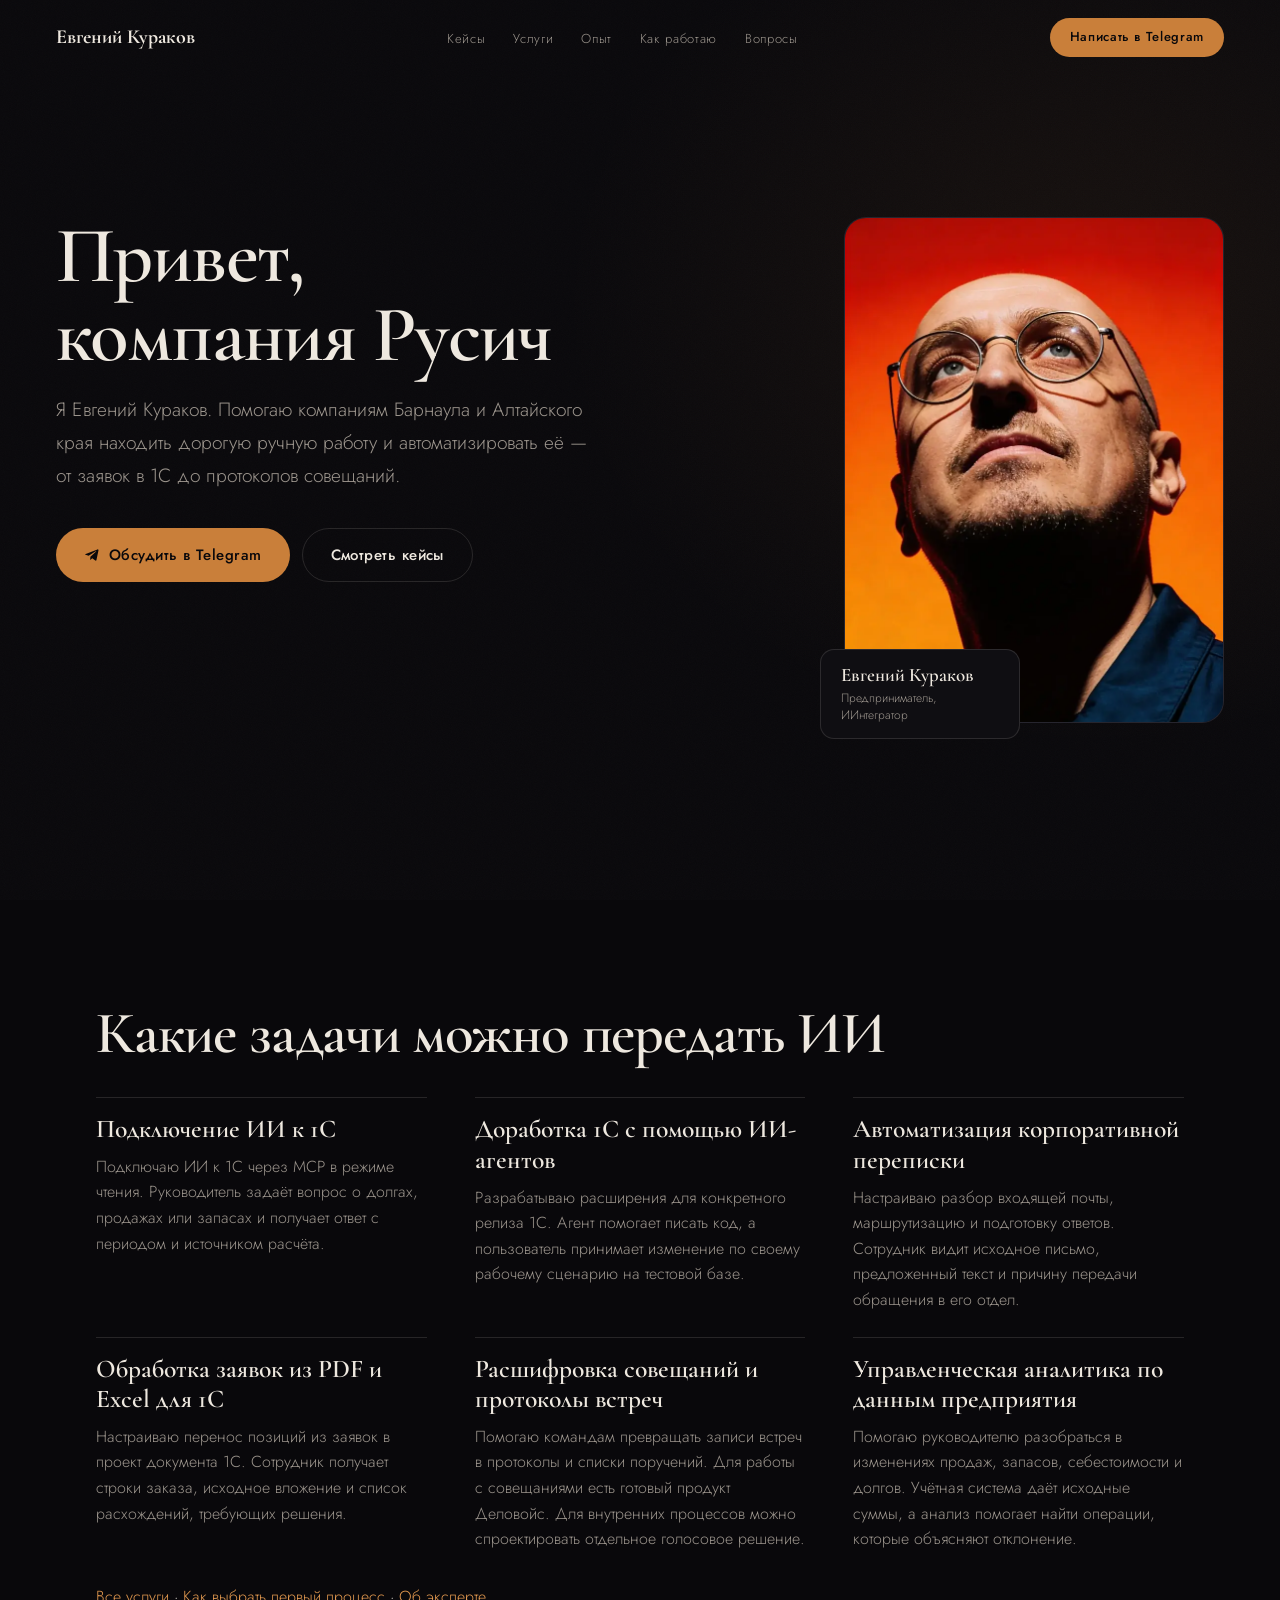
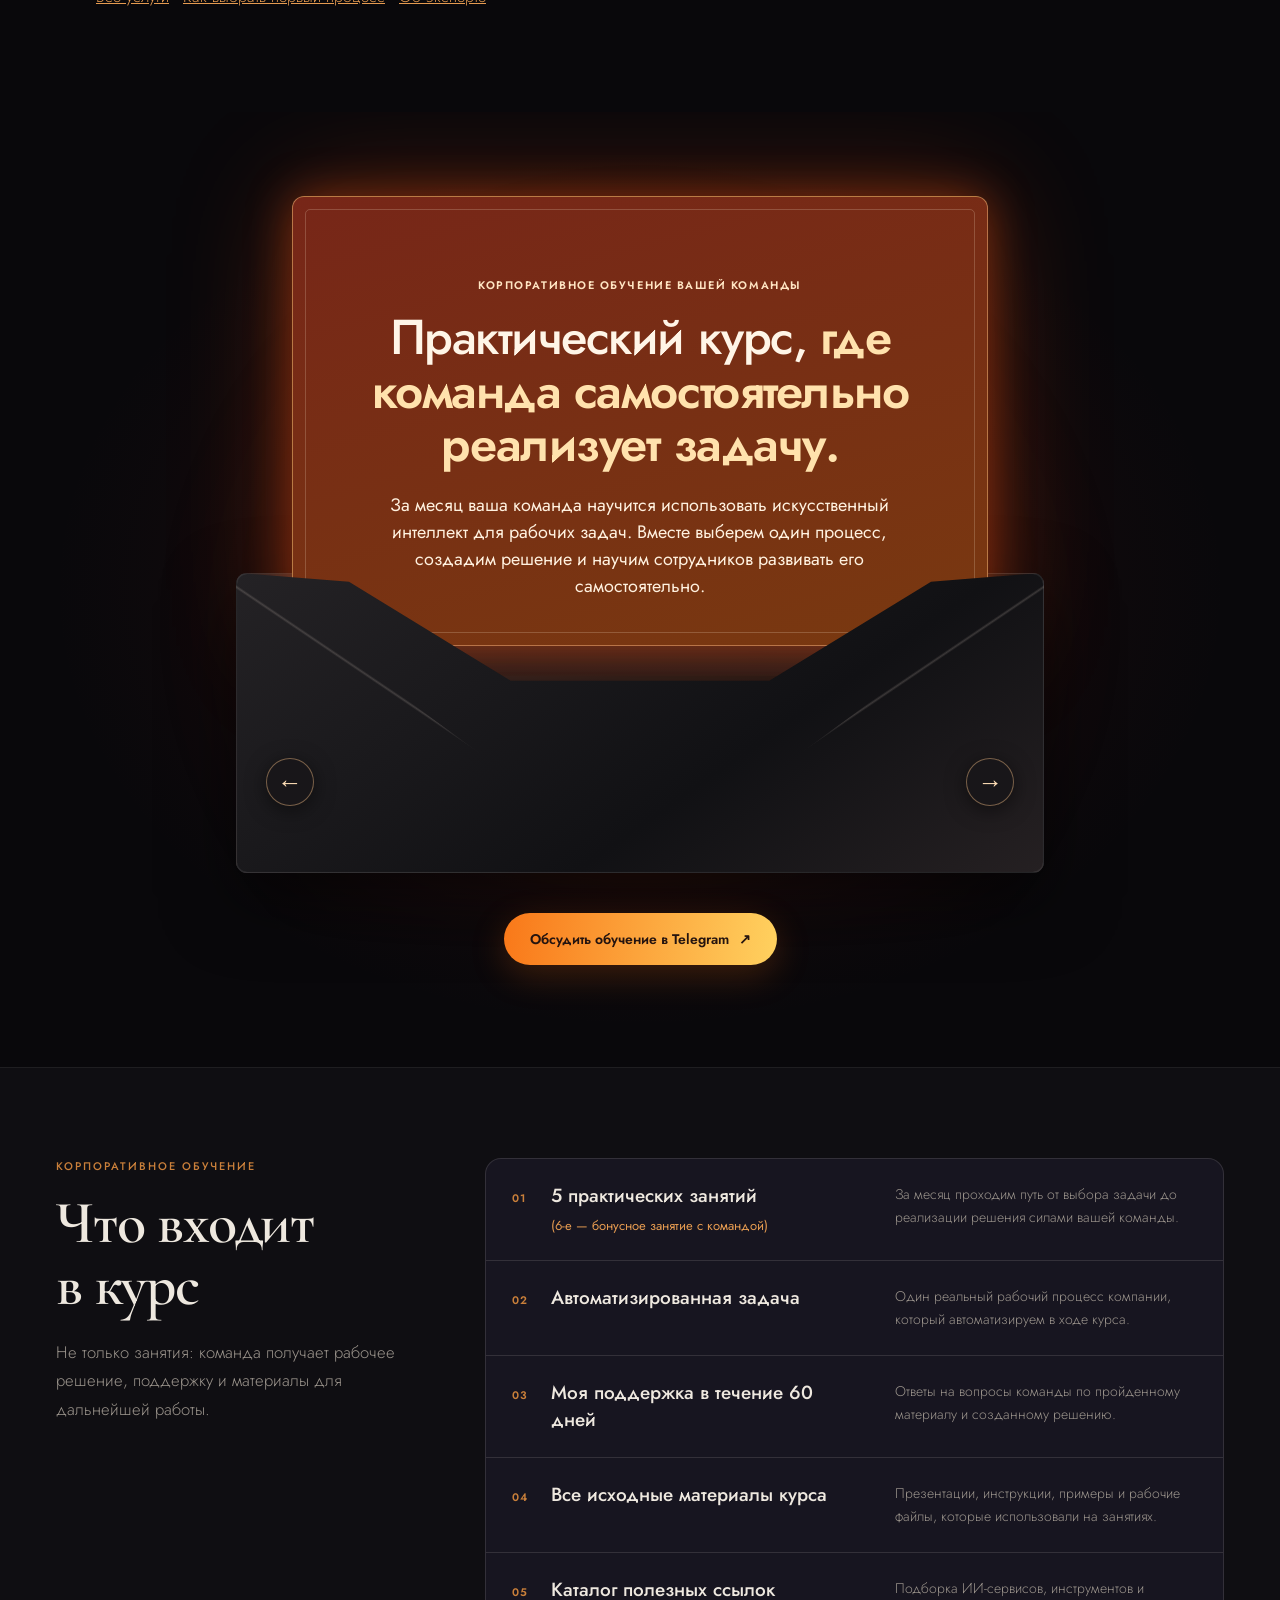
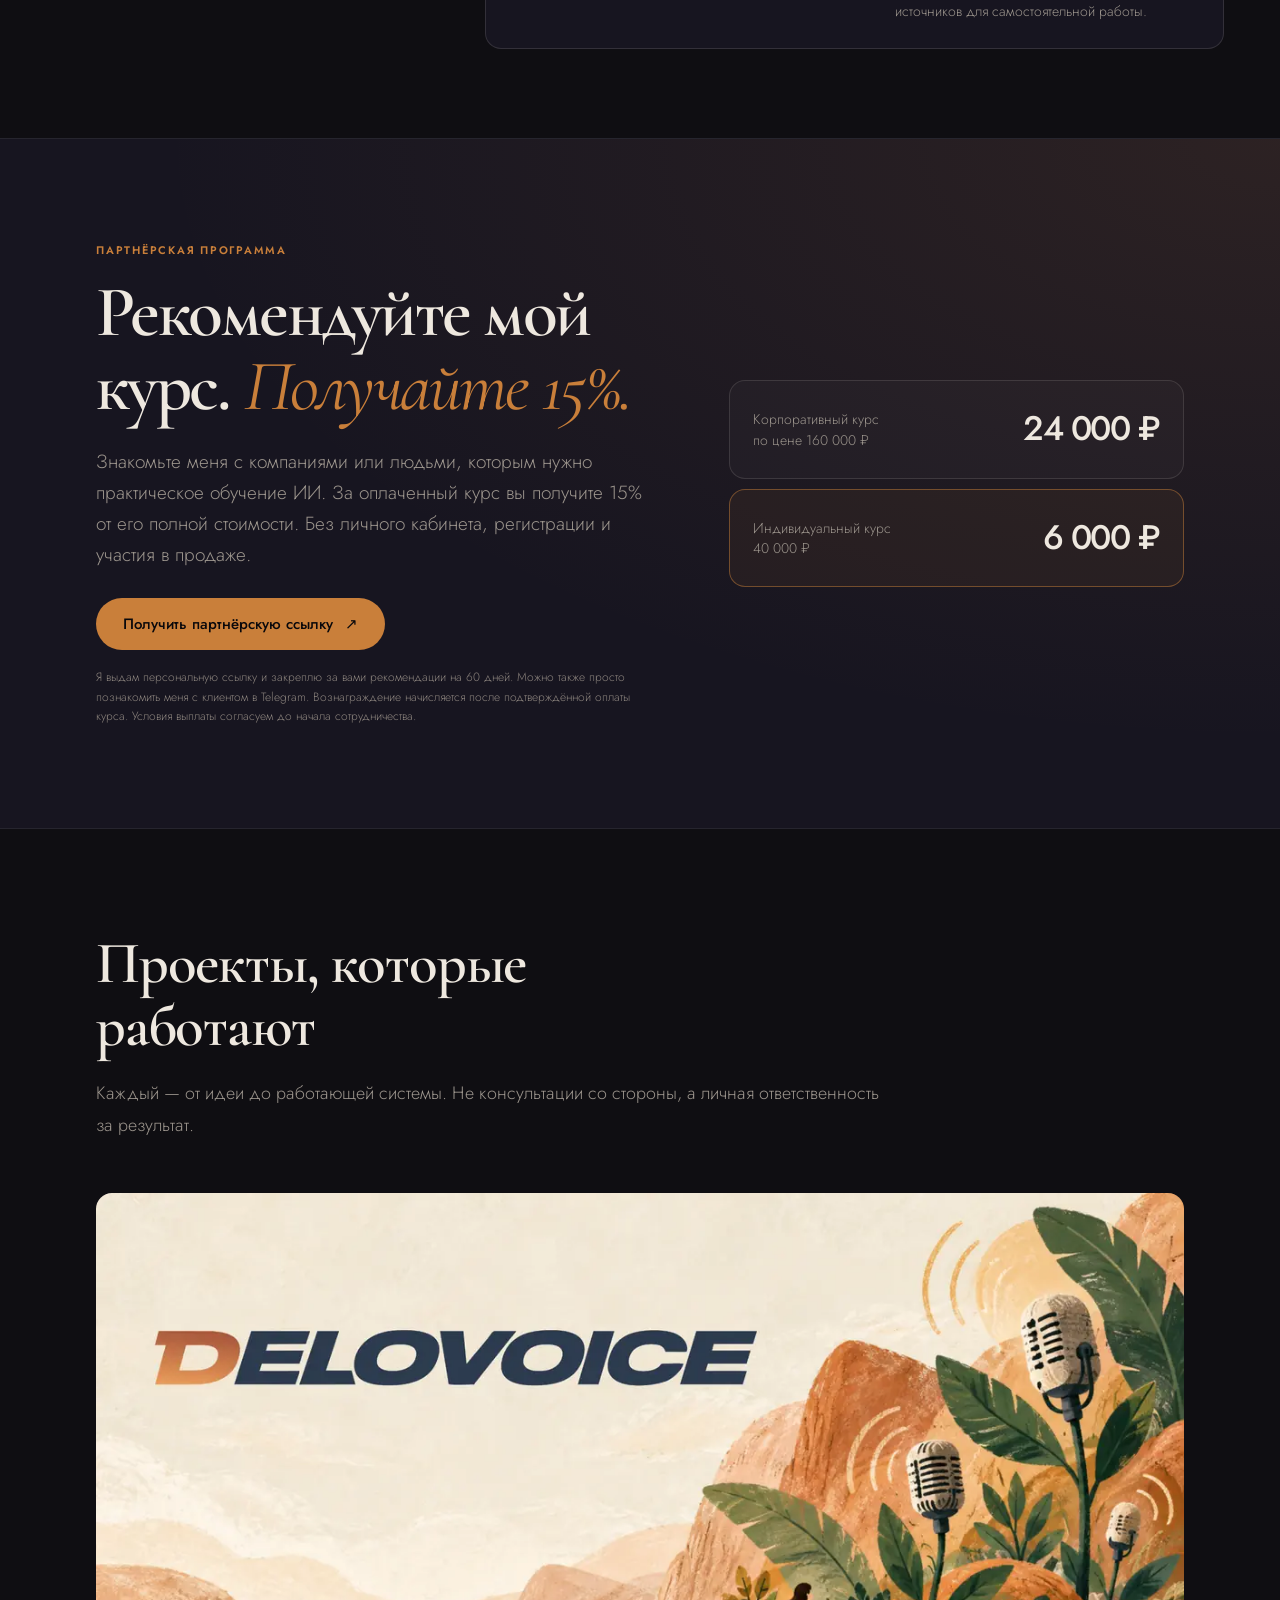
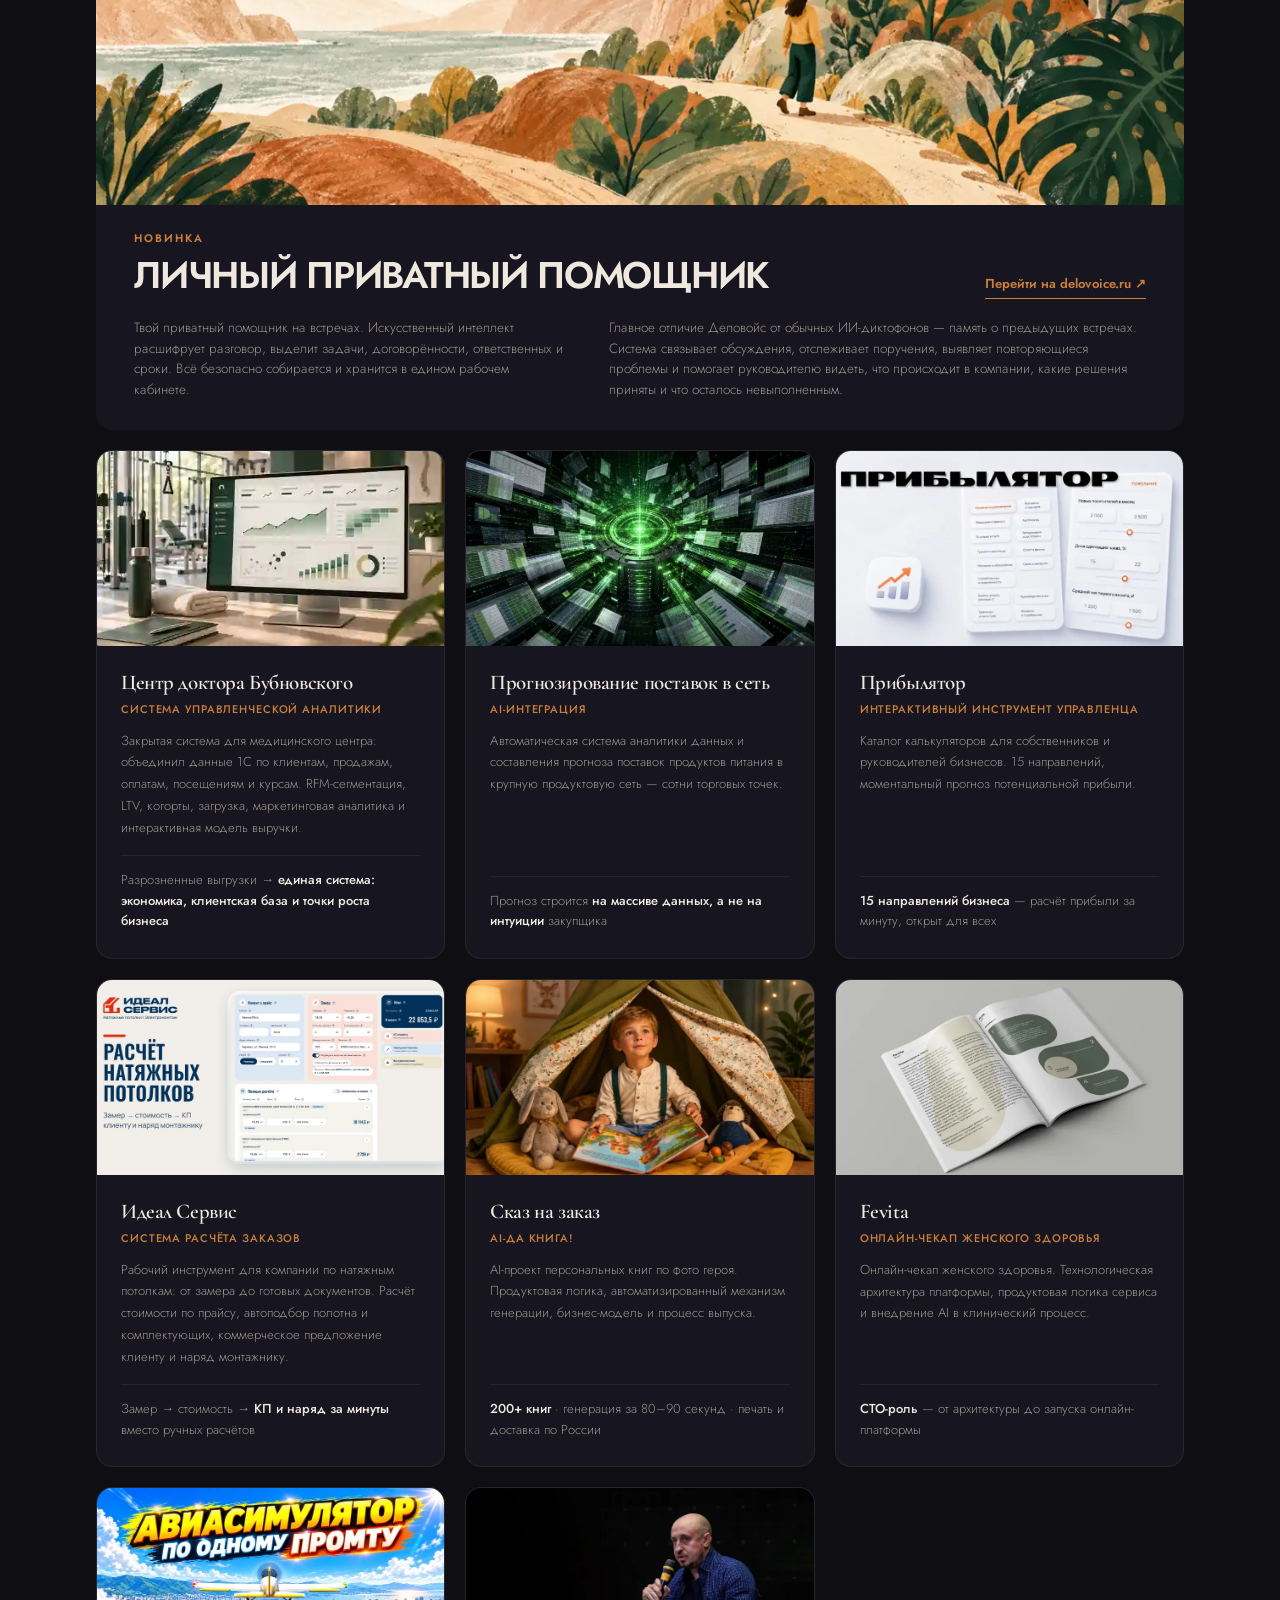
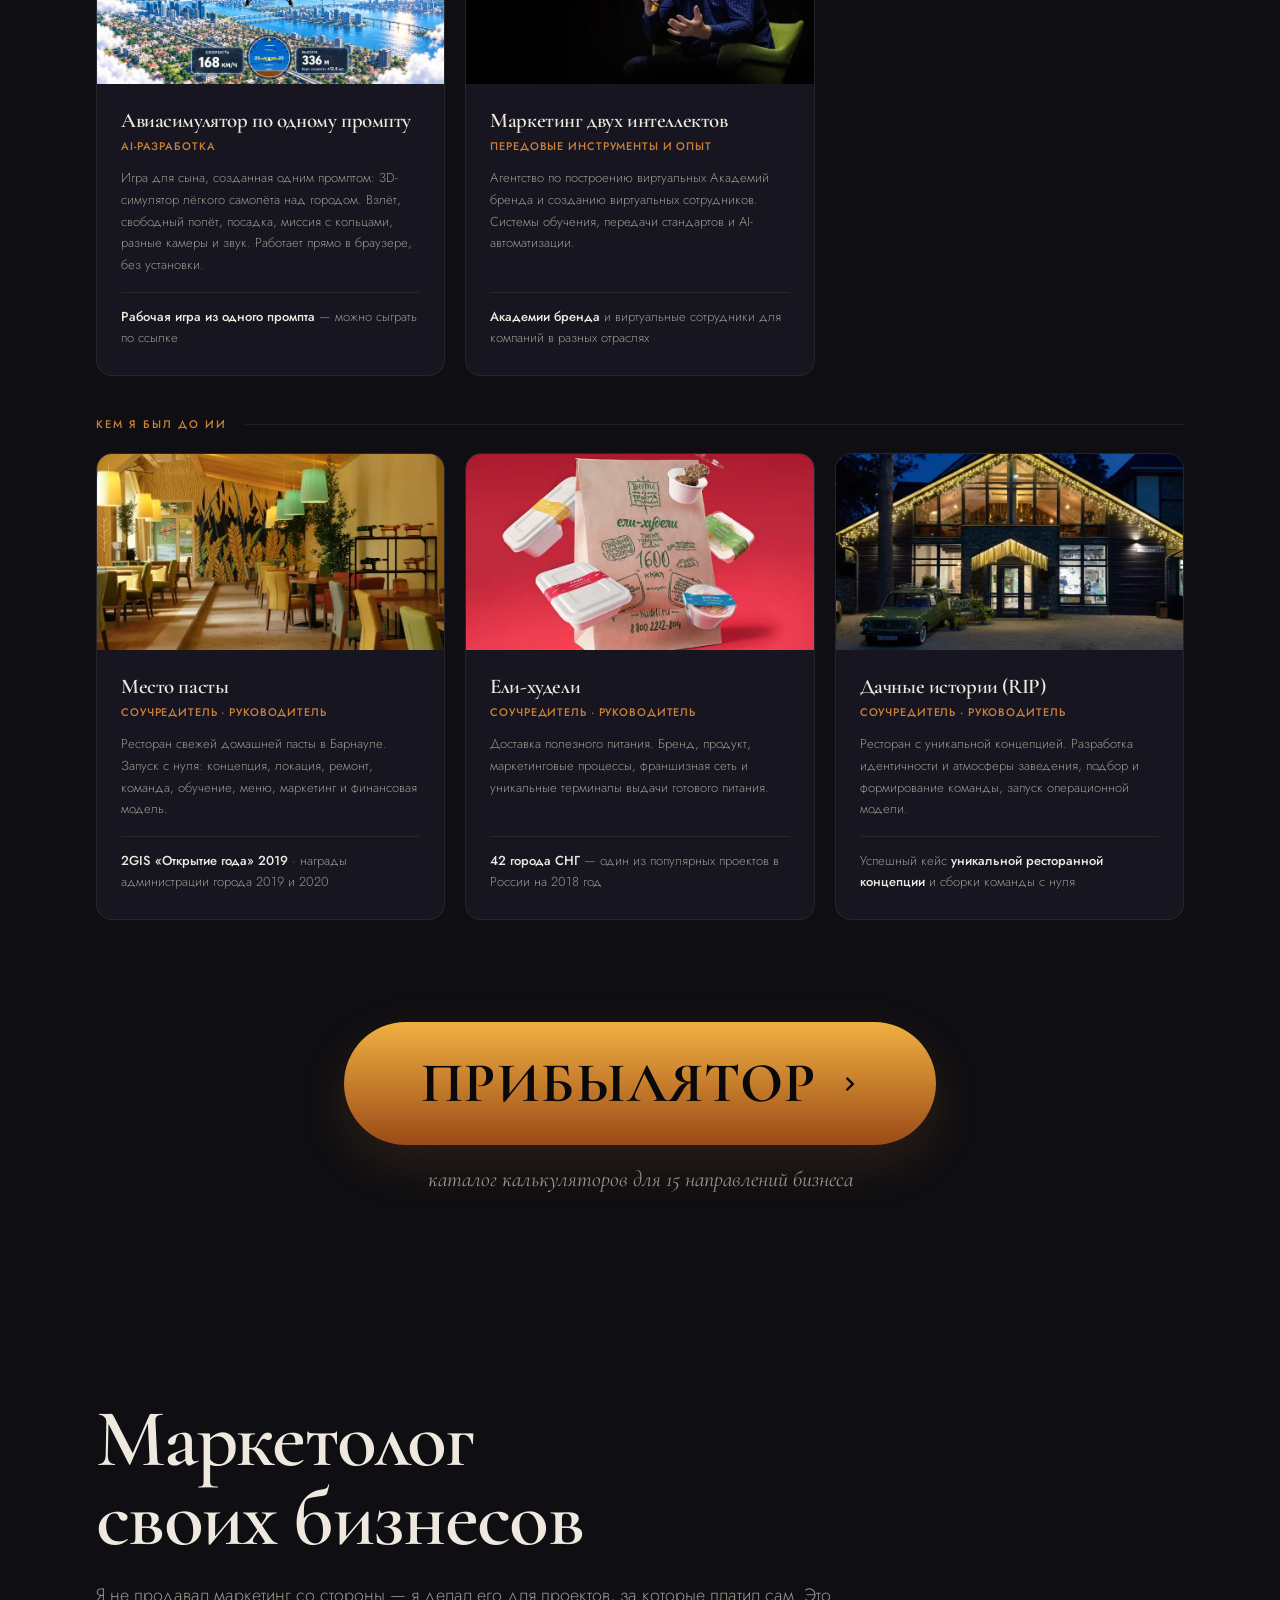
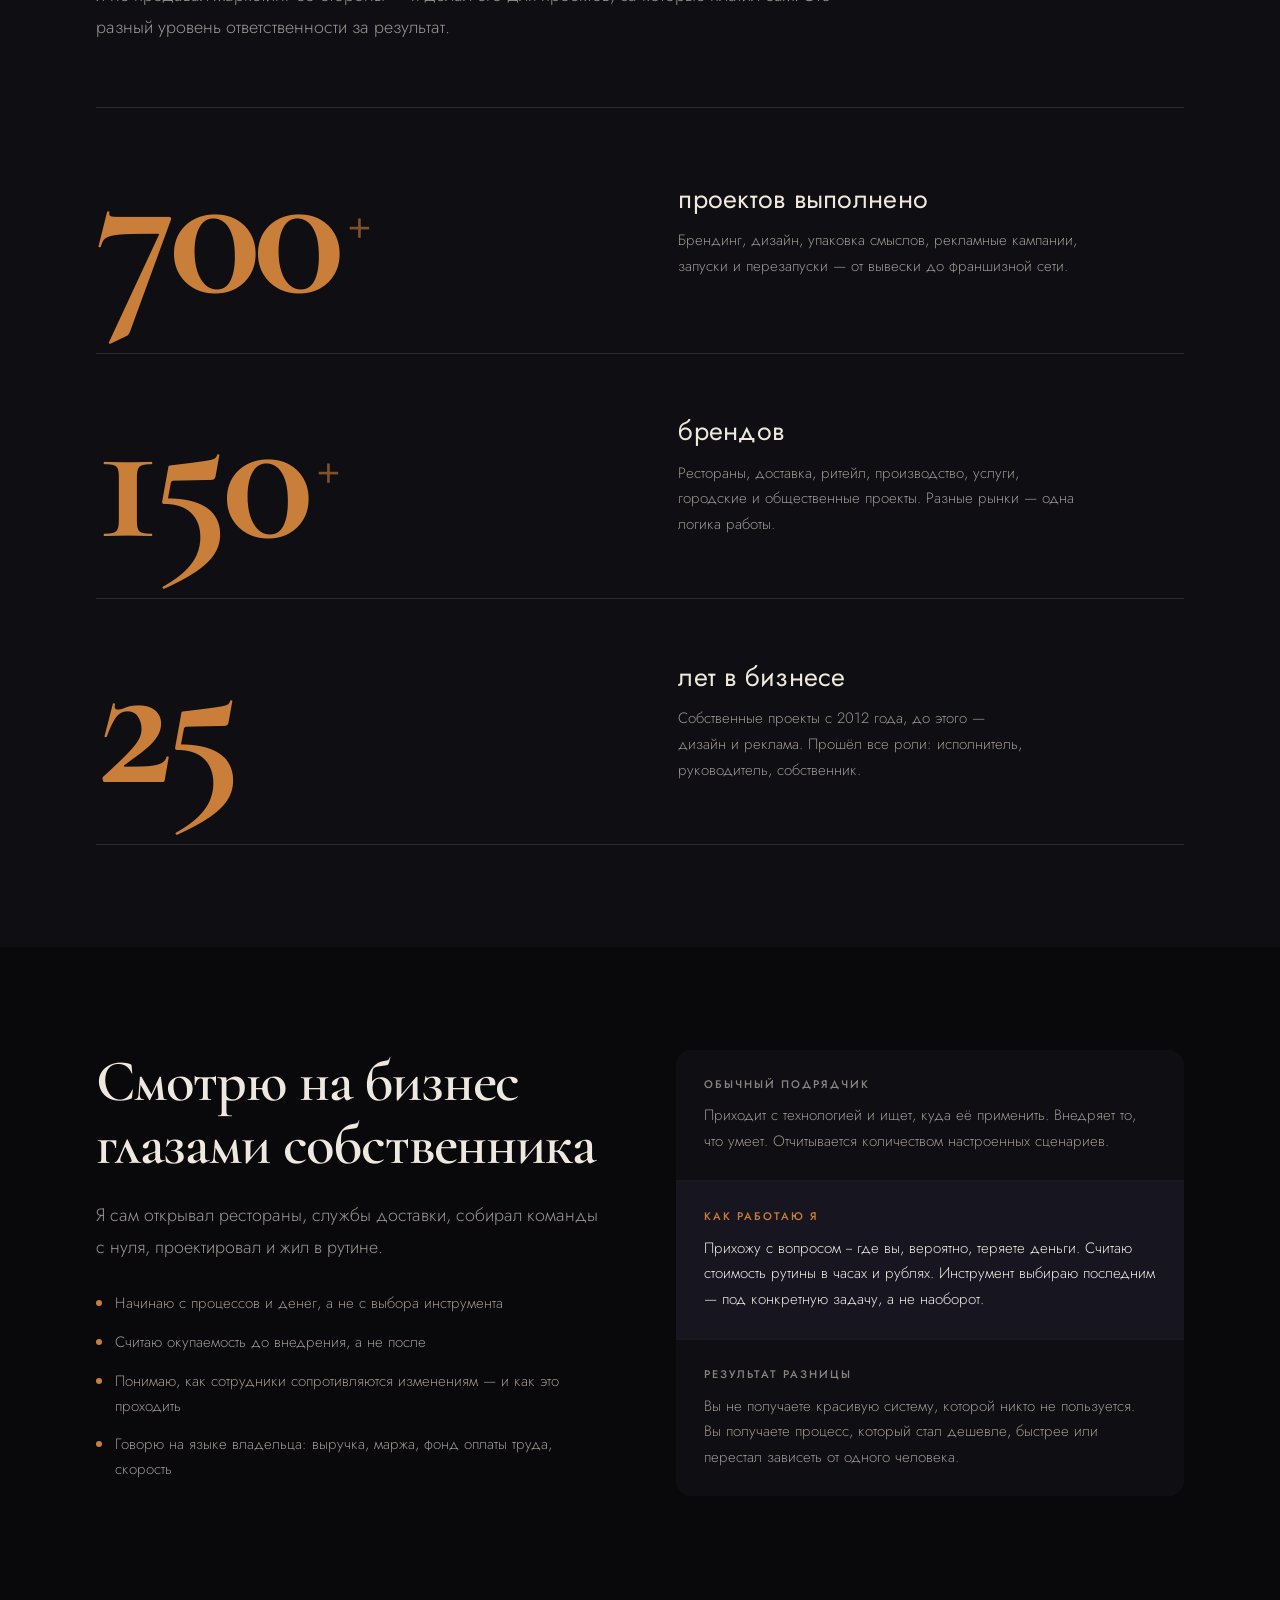
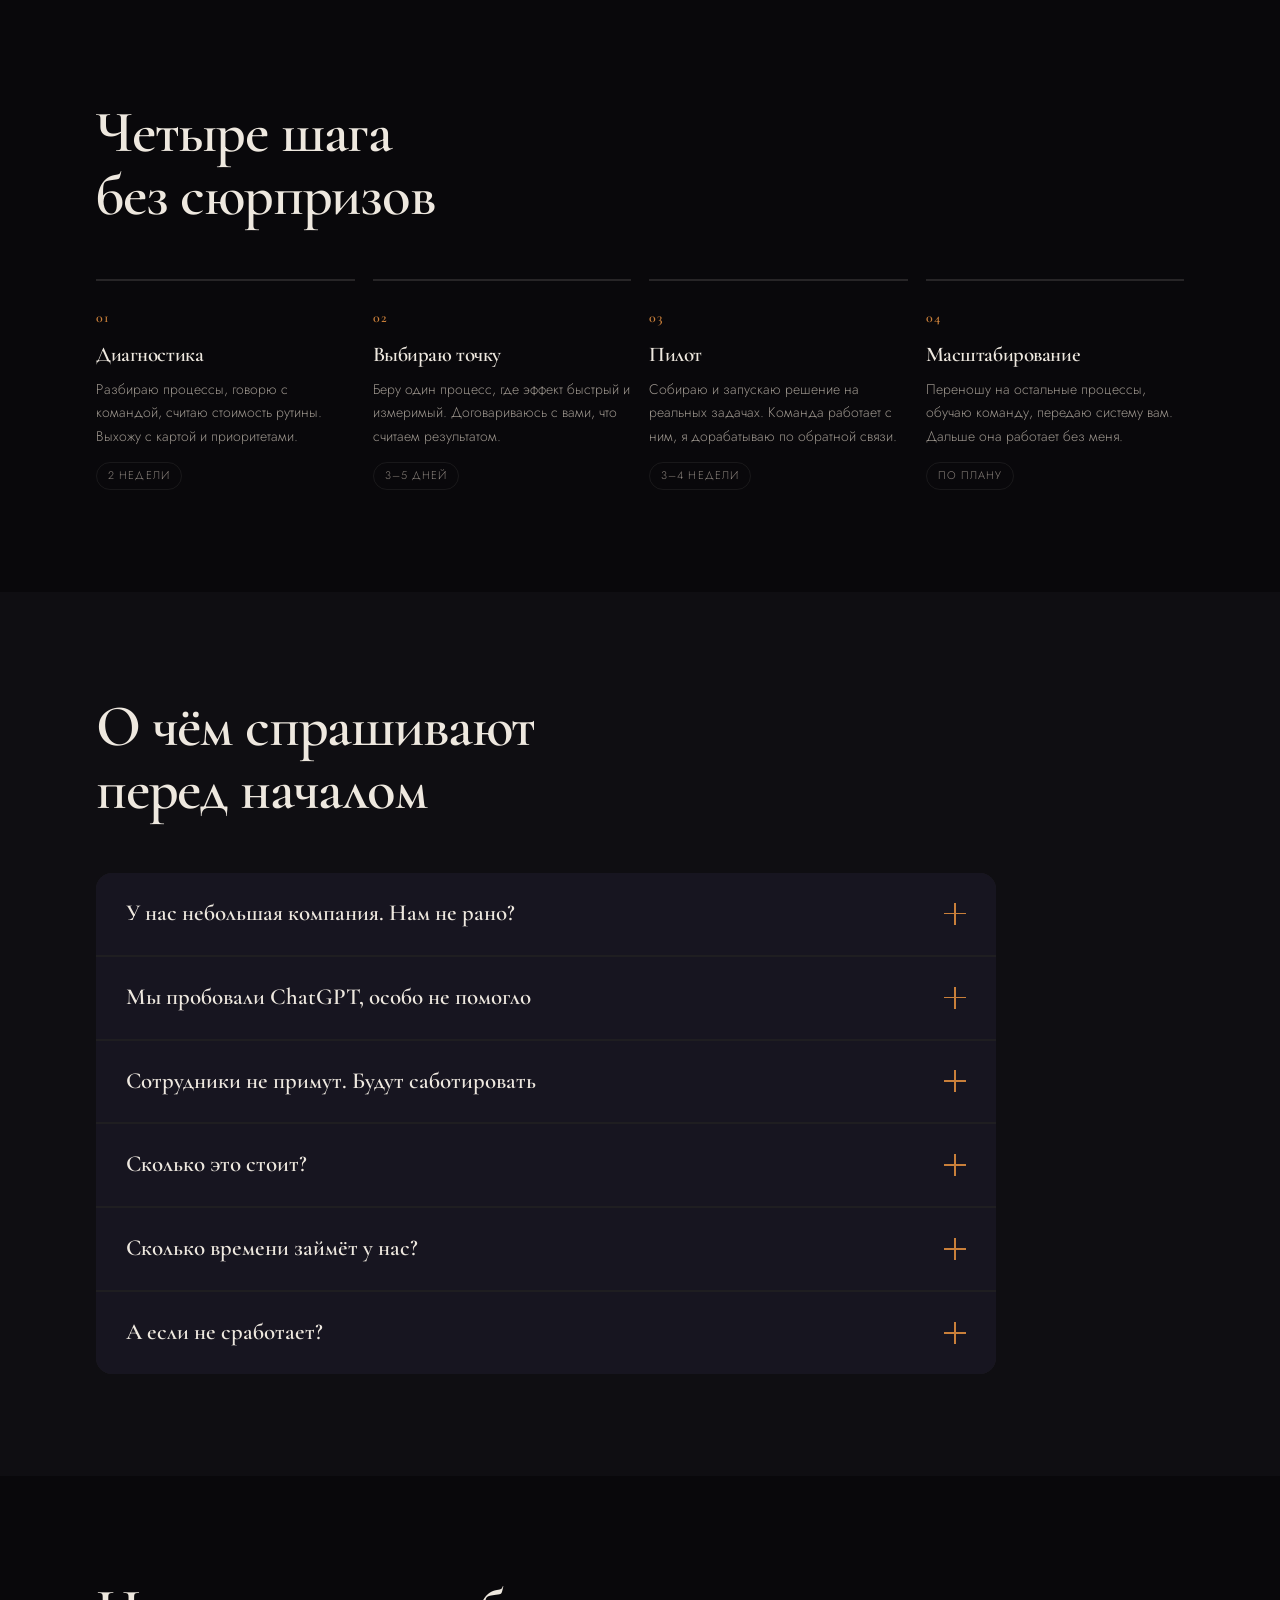
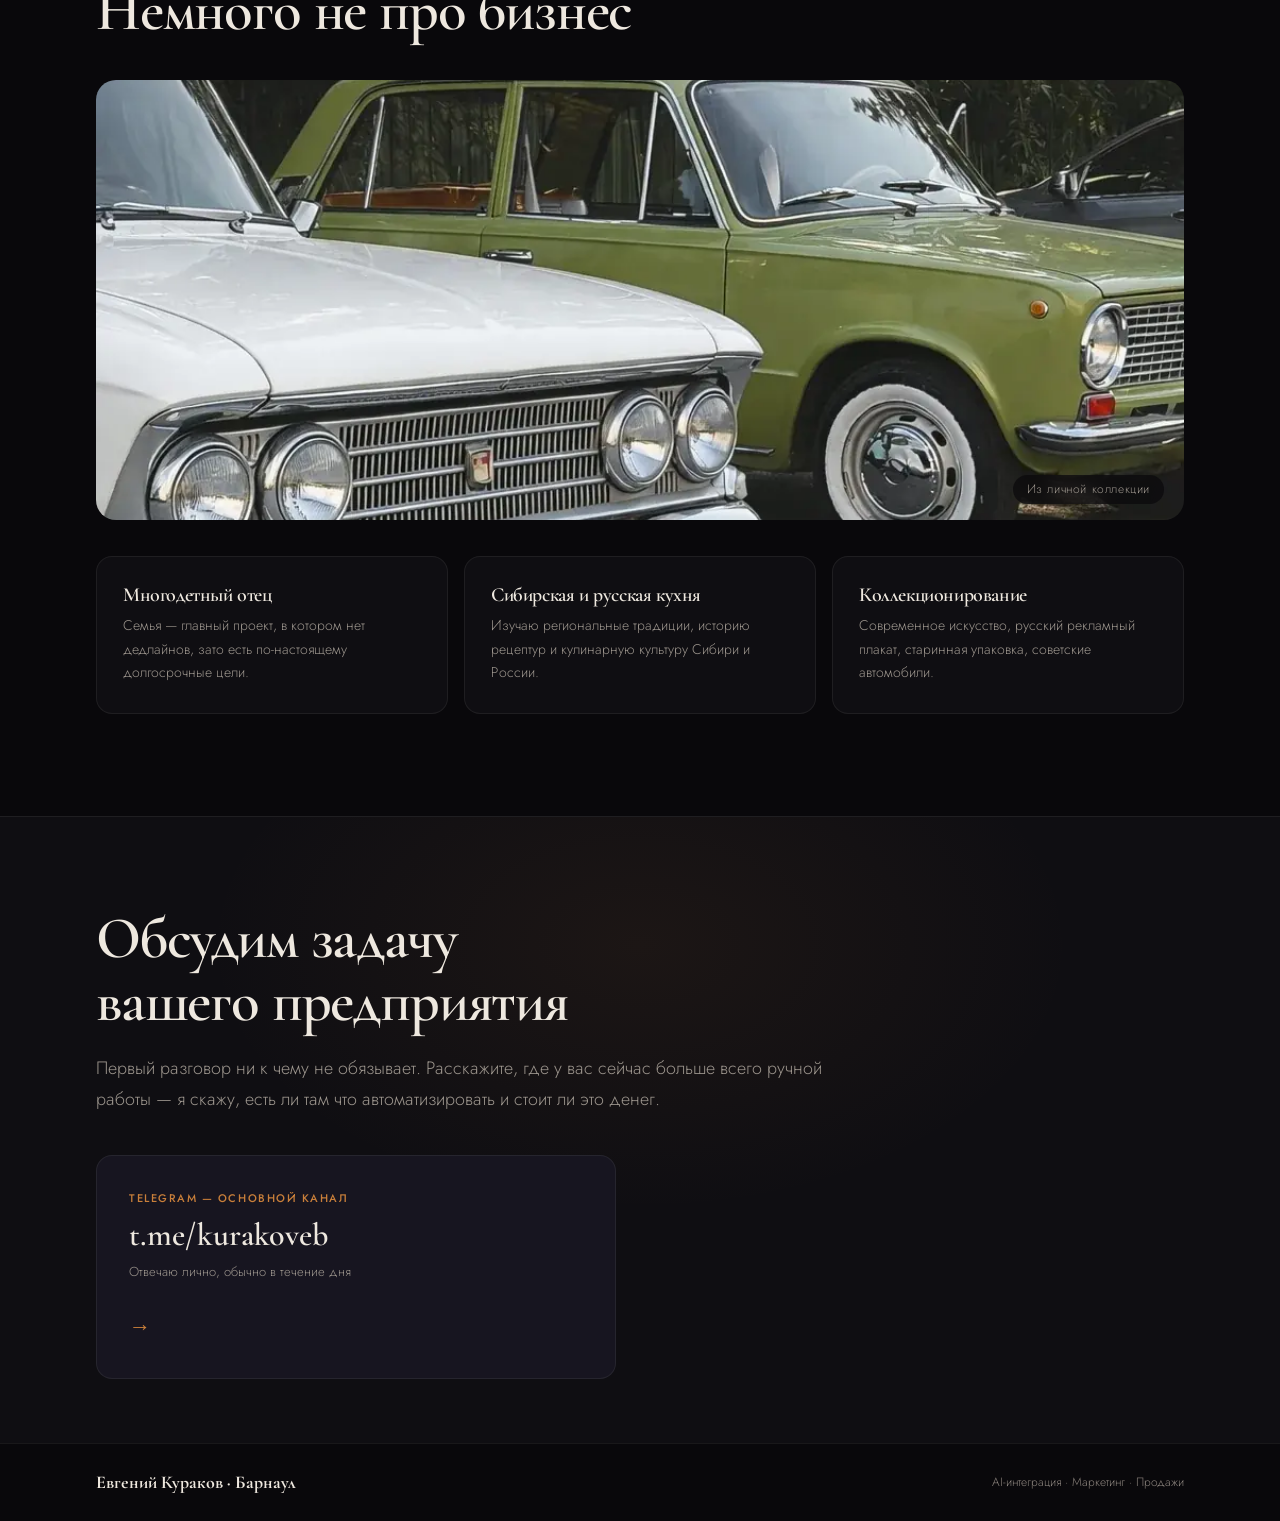
==== commit 496c80f8: "Update homepage hero greeting for Rusich" ====
--- a/index.html
+++ b/index.html
@@ -30,6 +30,7 @@
 
 <link rel="preload" href="img/kurakov.webp" as="image" fetchpriority="high">
 <script defer src="/assets/analytics.js"></script>
+<script defer src="/assets/home-scroll.js"></script>
 <link rel="stylesheet" href="/assets/fonts.css">
 <style>
 *,*::before,*::after{box-sizing:border-box;margin:0;padding:0}
@@ -911,7 +912,7 @@
 <div class="wrap">
 <div class="hero-grid">
 <div>
-<h1 class="hero-h1 fi d1" style="line-height:1">Внедряю ИИ в работу предприятий</h1>
+<h1 class="hero-h1 fi d1" style="line-height:1">Привет, компания Русич</h1>
 <p class="hero-desc fi d2">Я Евгений Кураков. Помогаю компаниям Барнаула и Алтайского края находить дорогую ручную работу и автоматизировать её — от заявок в 1С до протоколов совещаний.</p>
 <div class="hero-ctas fi d3">
 <a href="https://t.me/kurakoveb" class="btn btn-a" target="_blank" rel="noopener"><svg viewBox="0 0 24 24"><path d="M21.9 4.3 18.7 19.4c-.2 1-.9 1.3-1.7.8l-4.6-3.4-2.2 2.1c-.3.3-.5.5-1 .5l.4-4.9 8.6-7.8c.4-.3-.1-.5-.6-.2L6.9 13.2l-4.5-1.4c-1-.3-1-1 .2-1.4l17.6-6.8c.8-.3 1.5.2 1.2 1.4z"></path></svg>Обсудить в Telegram</a>
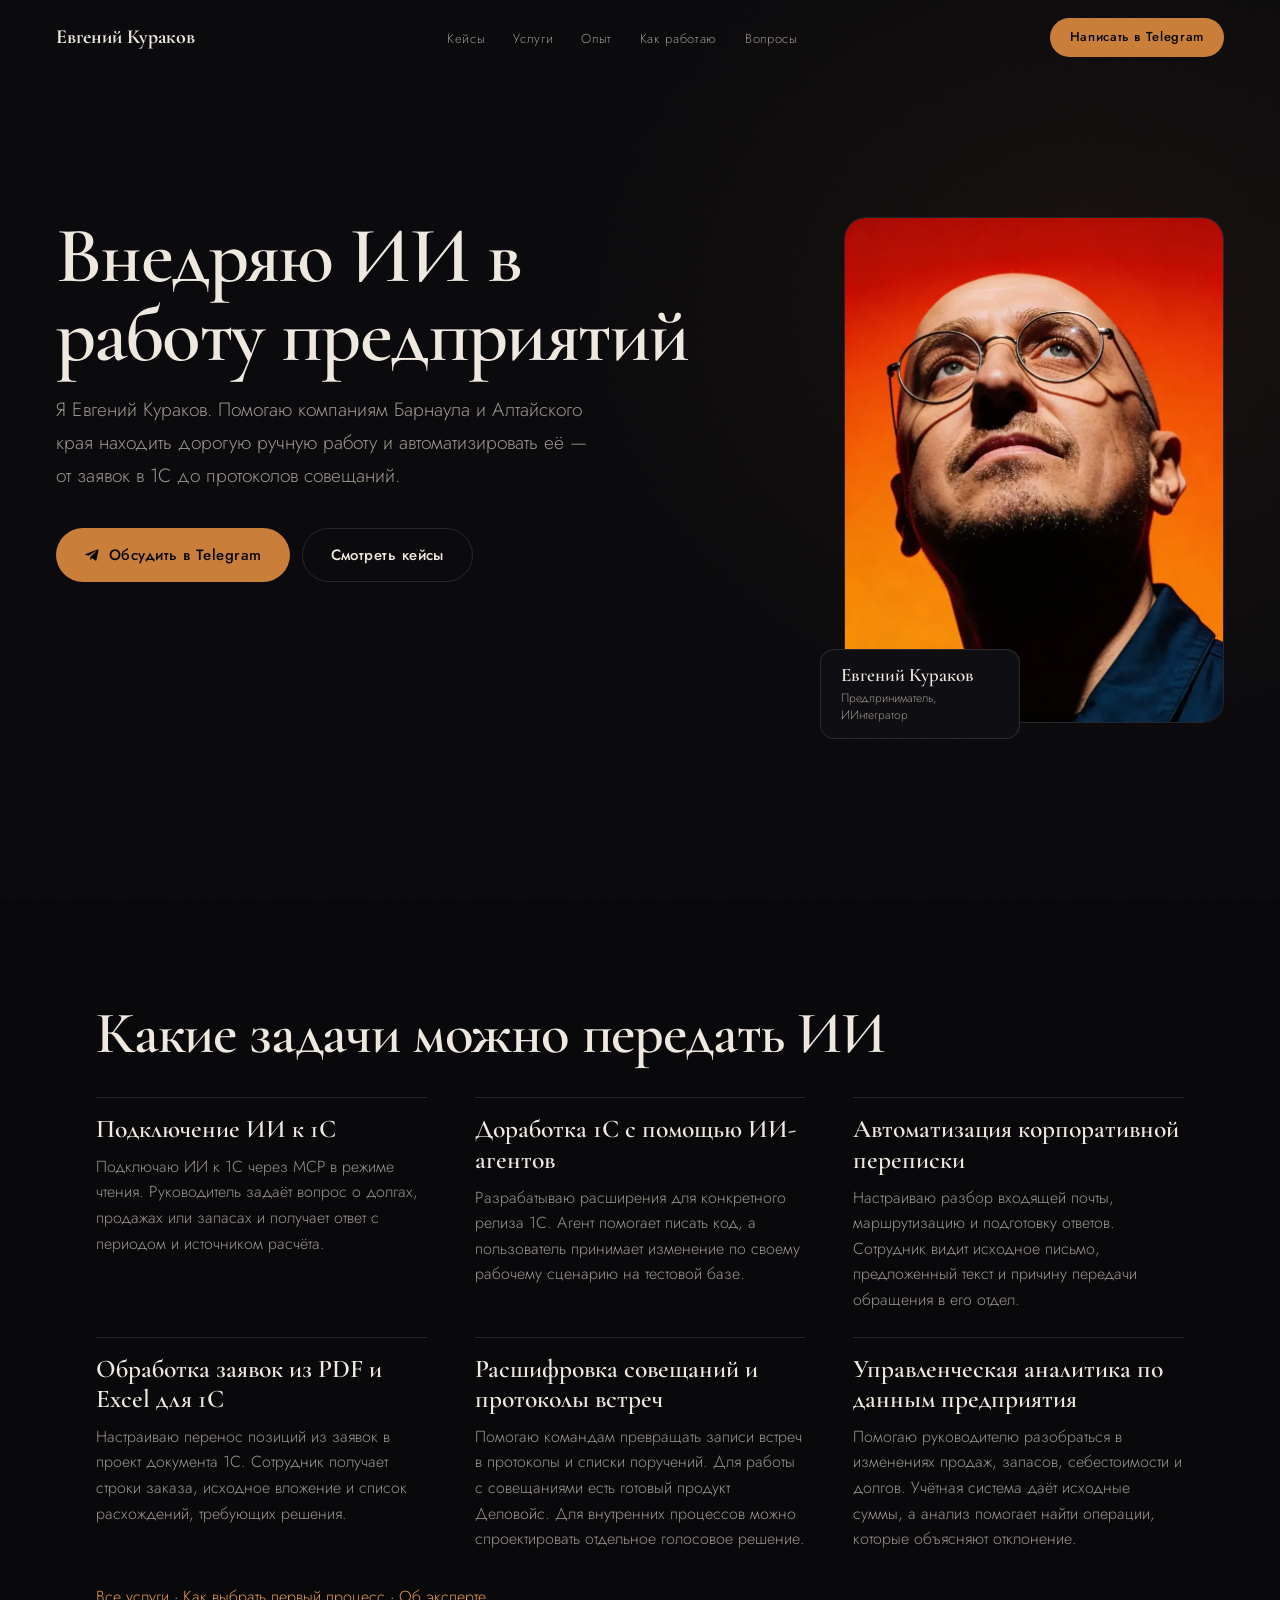
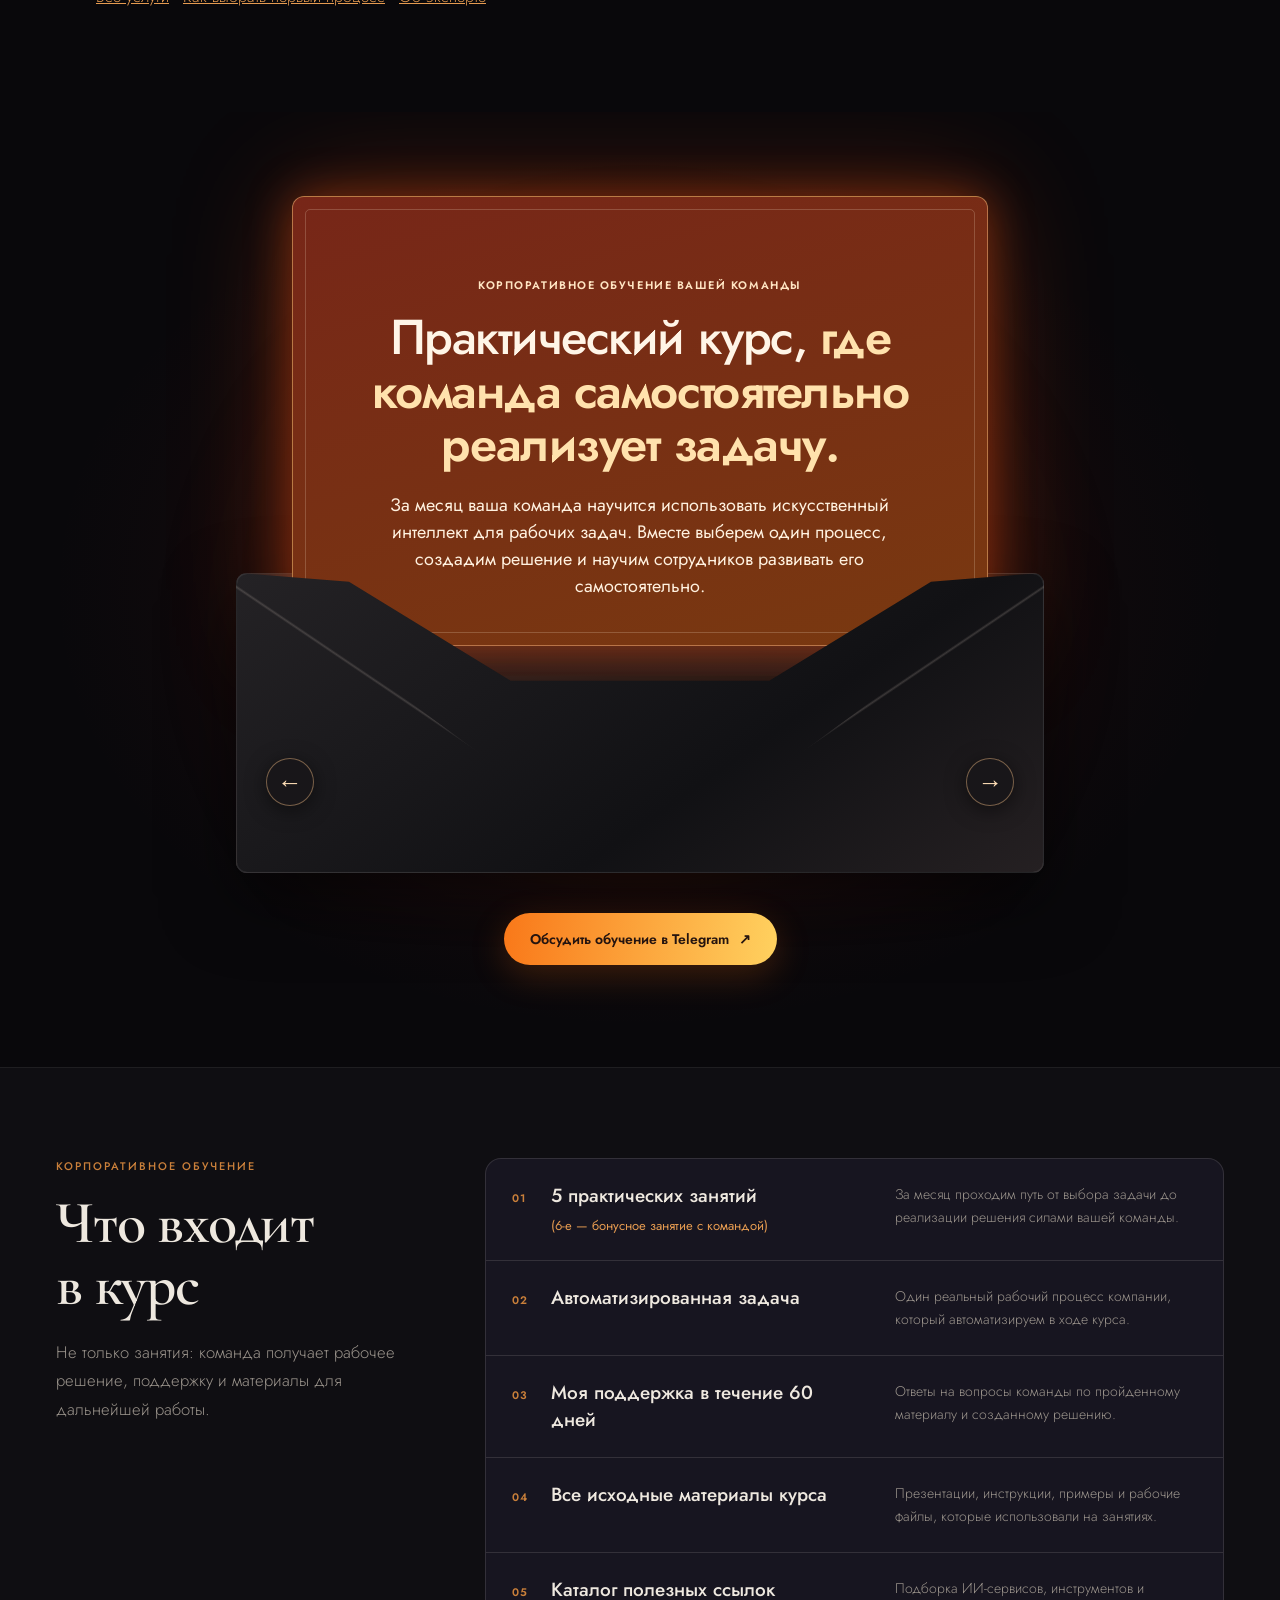
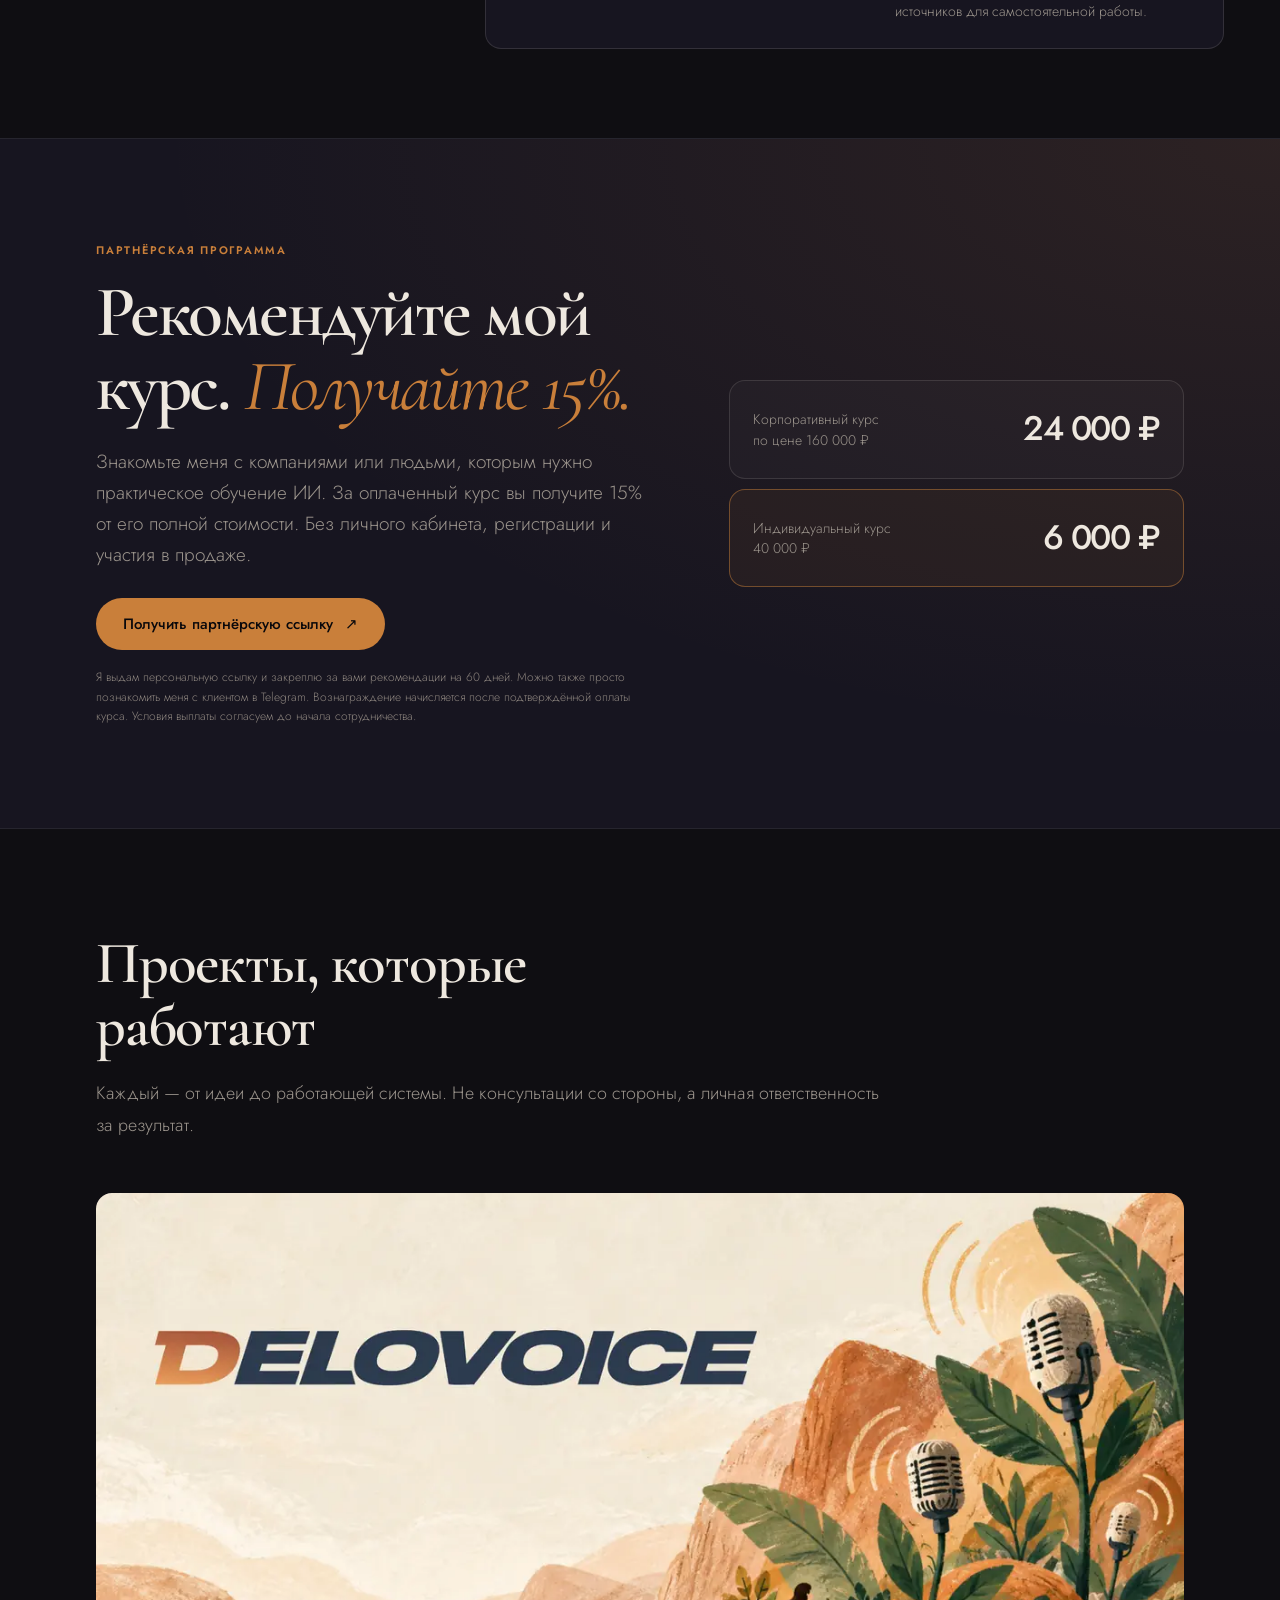
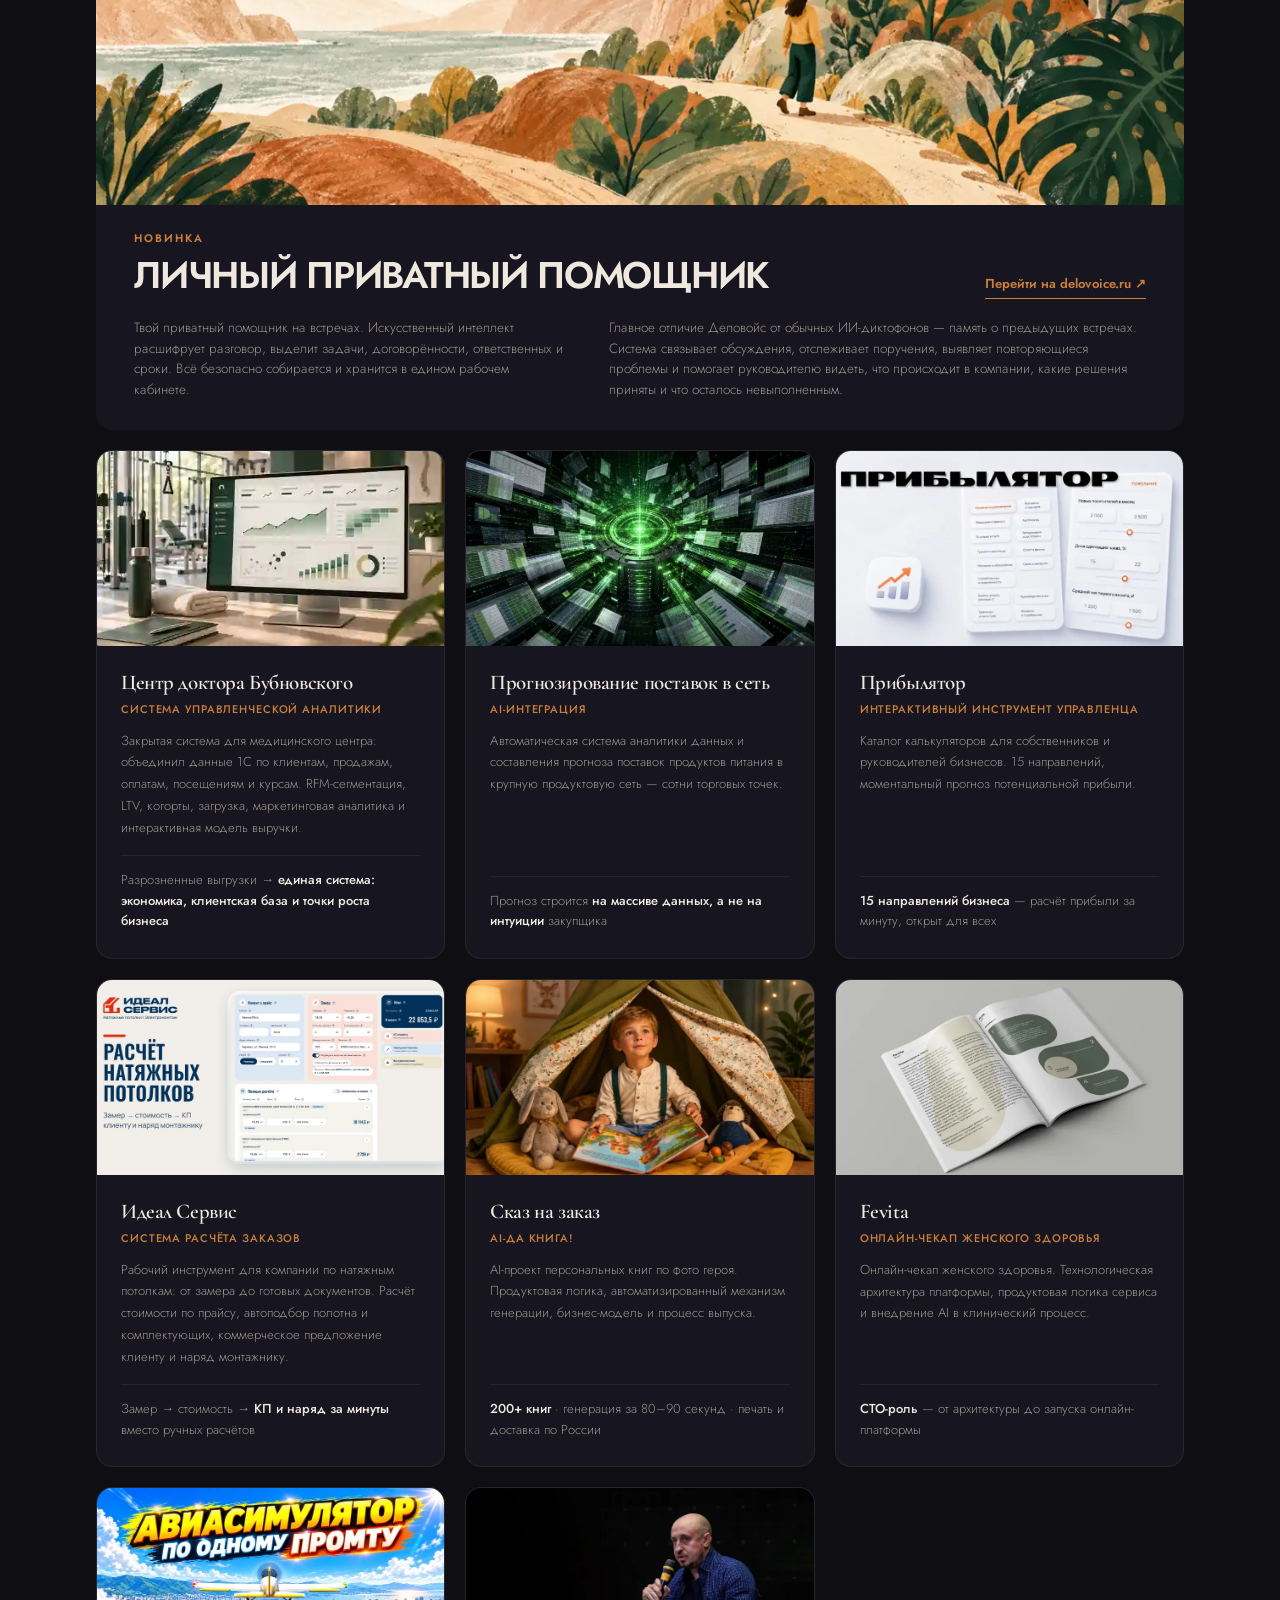
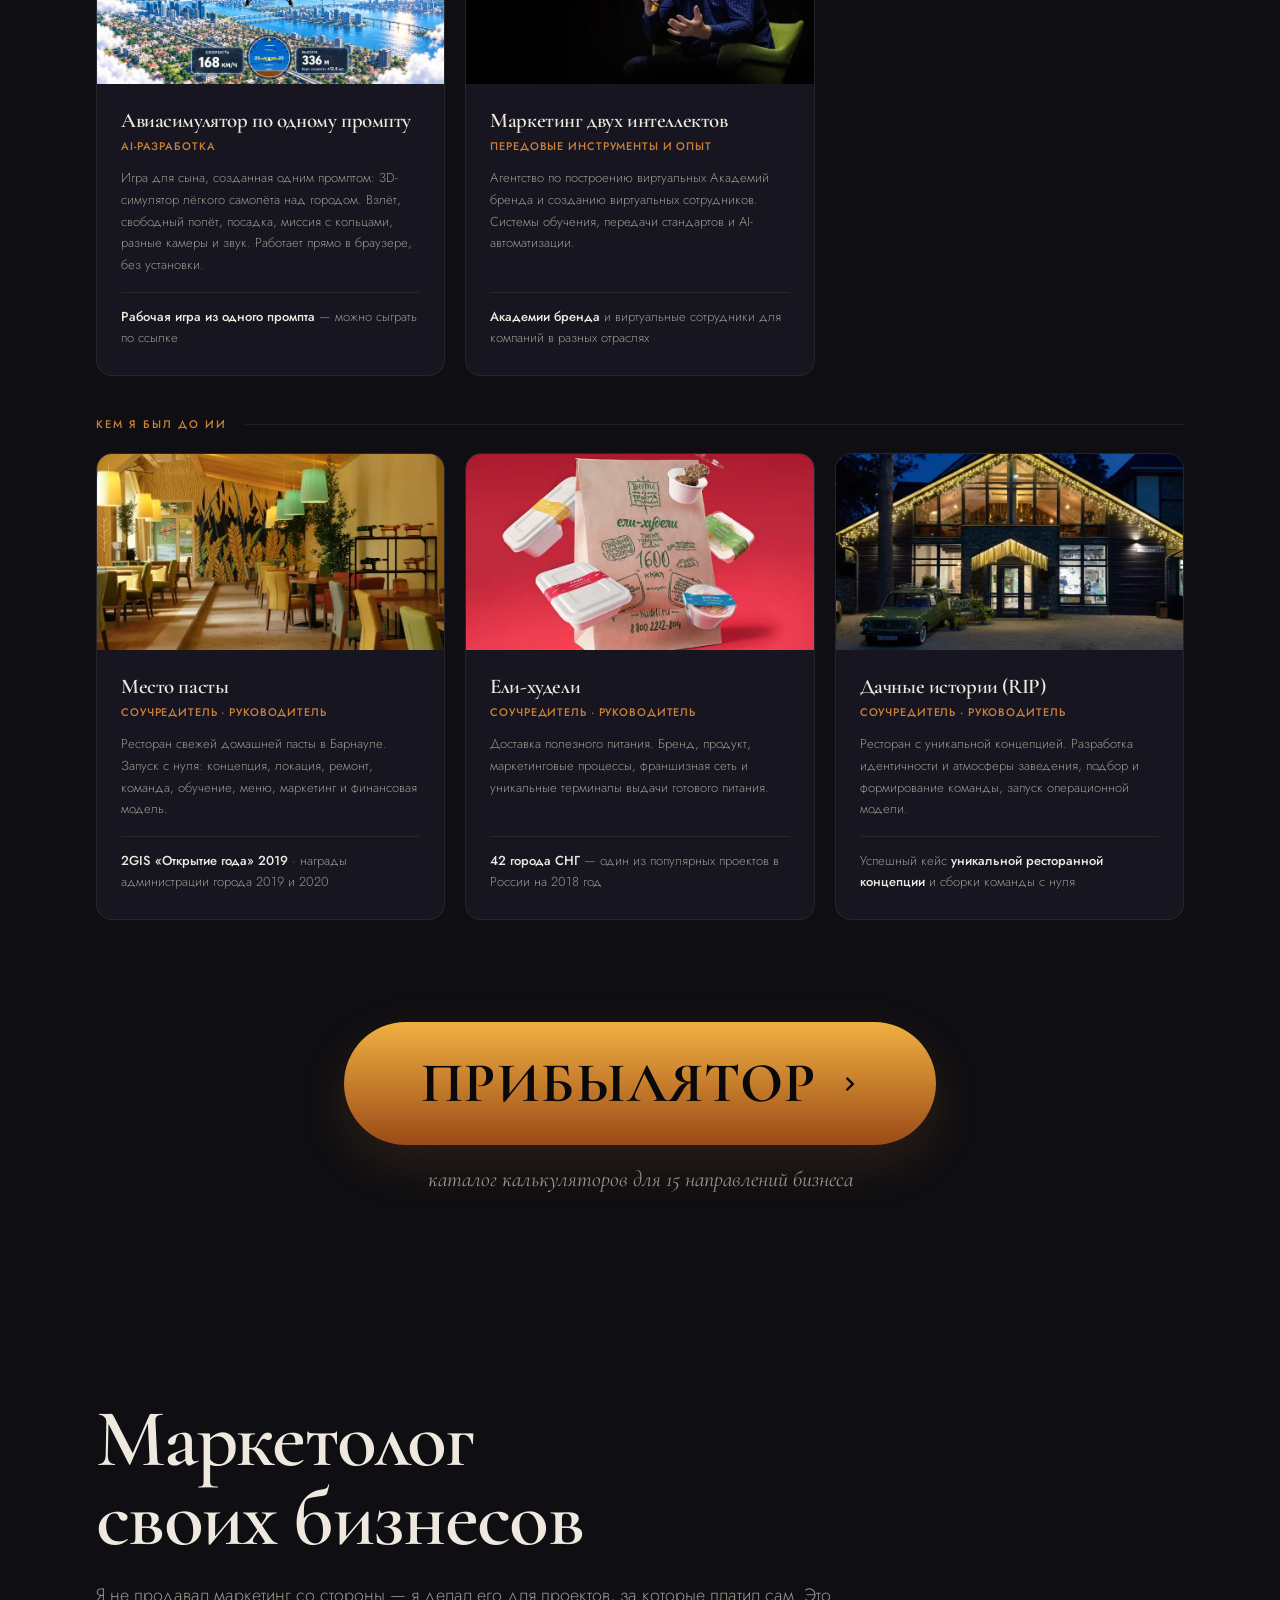
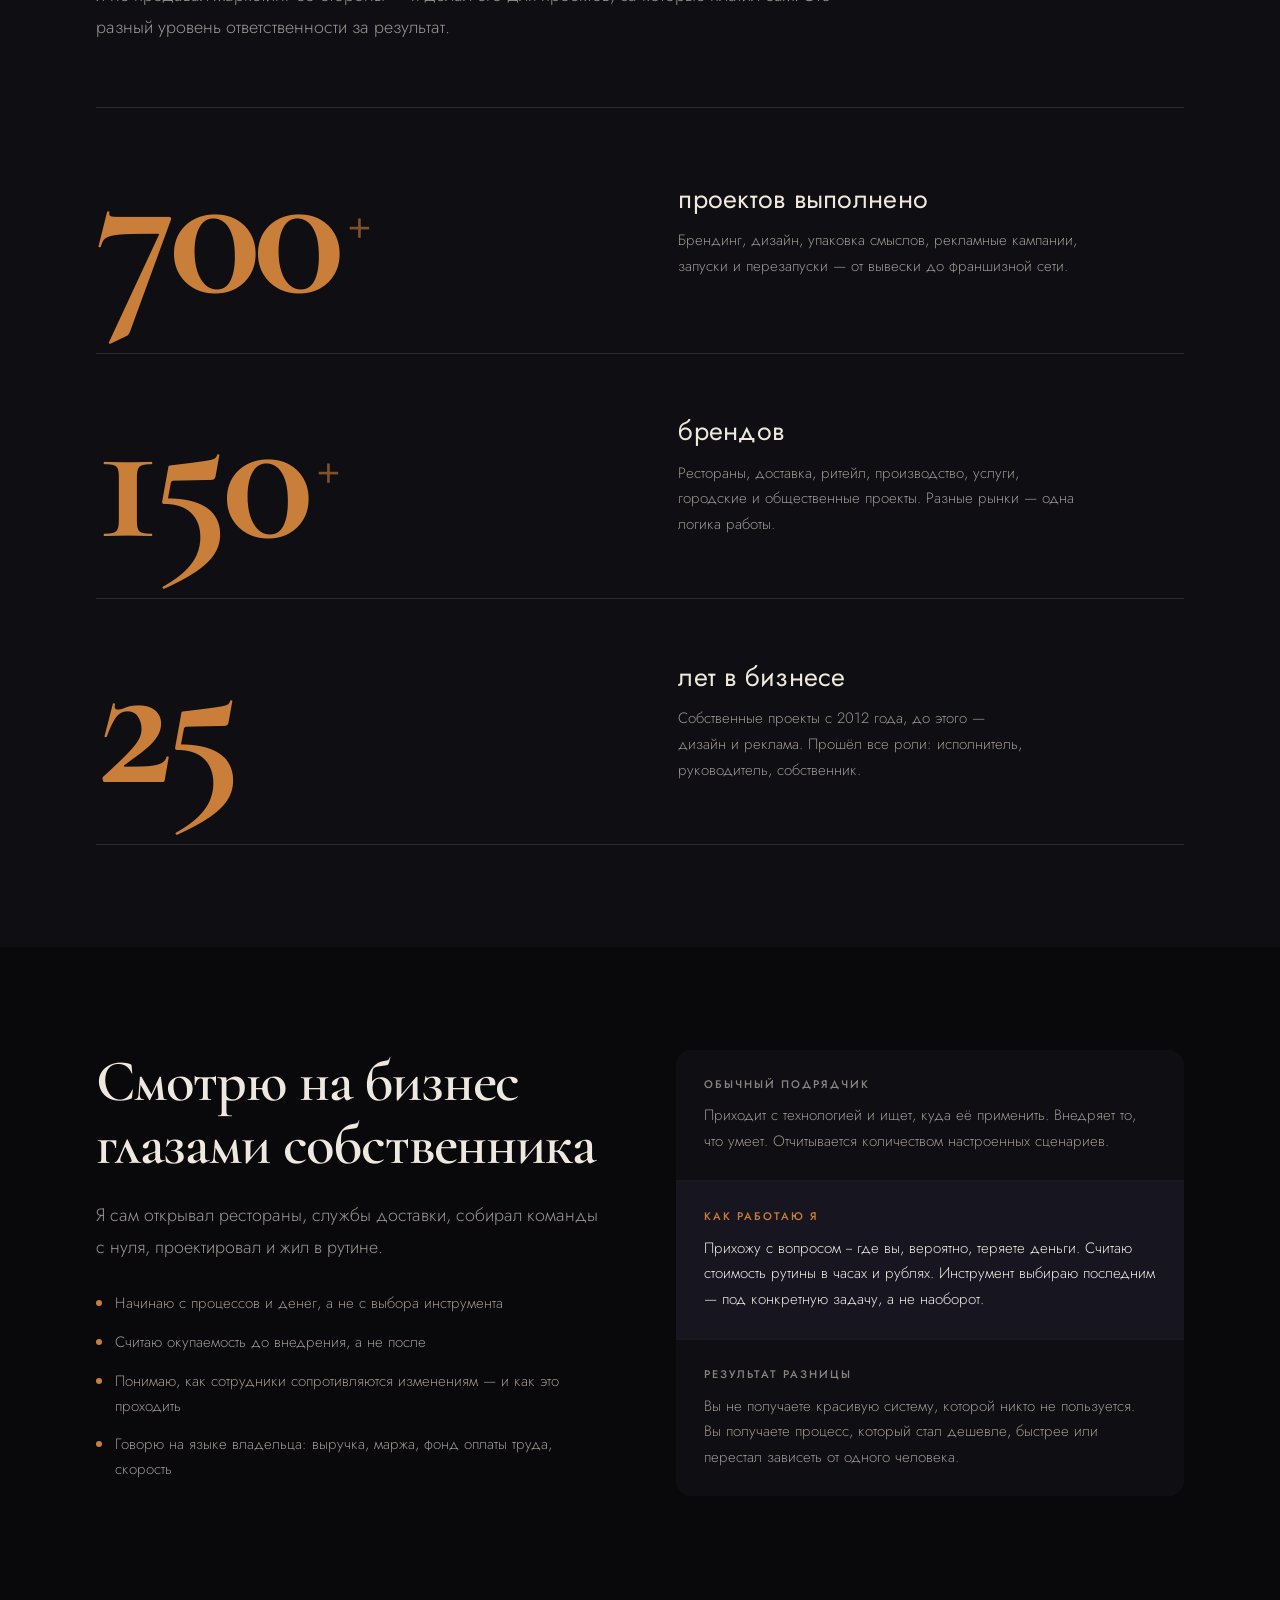
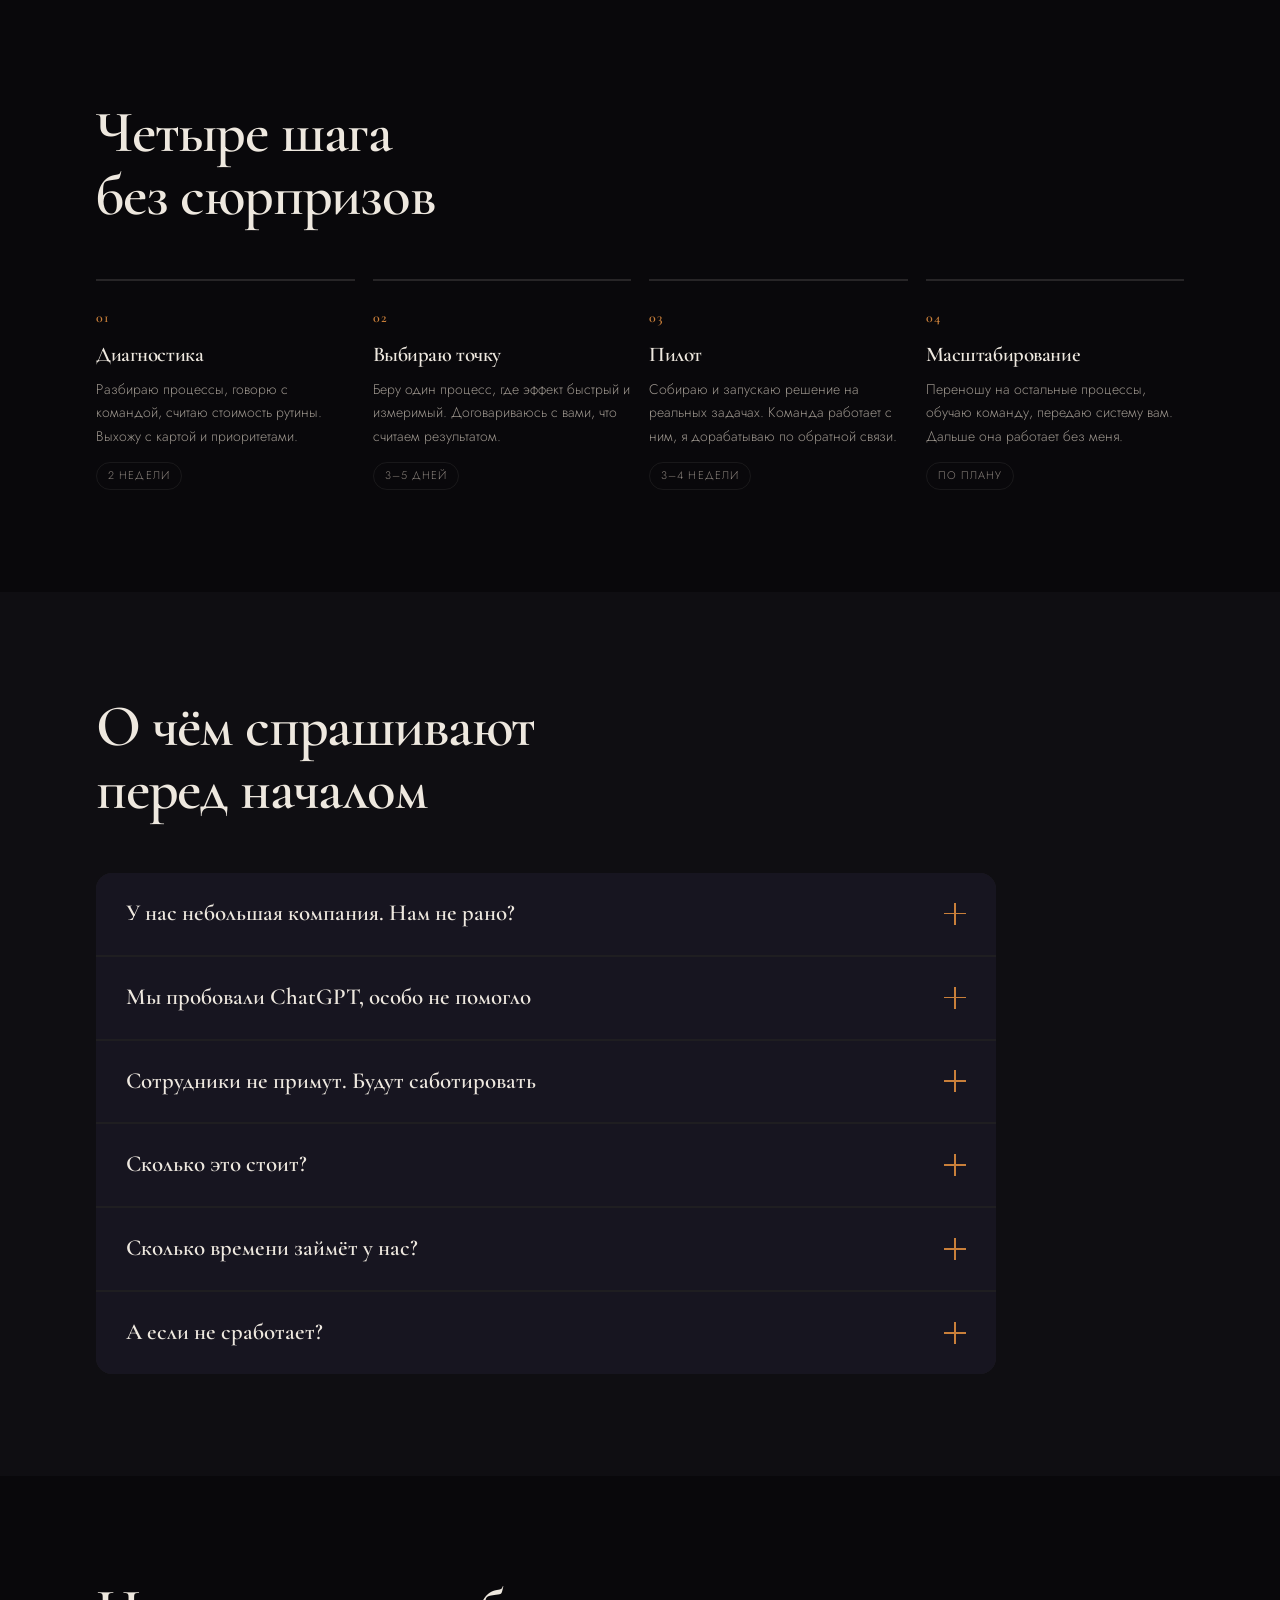
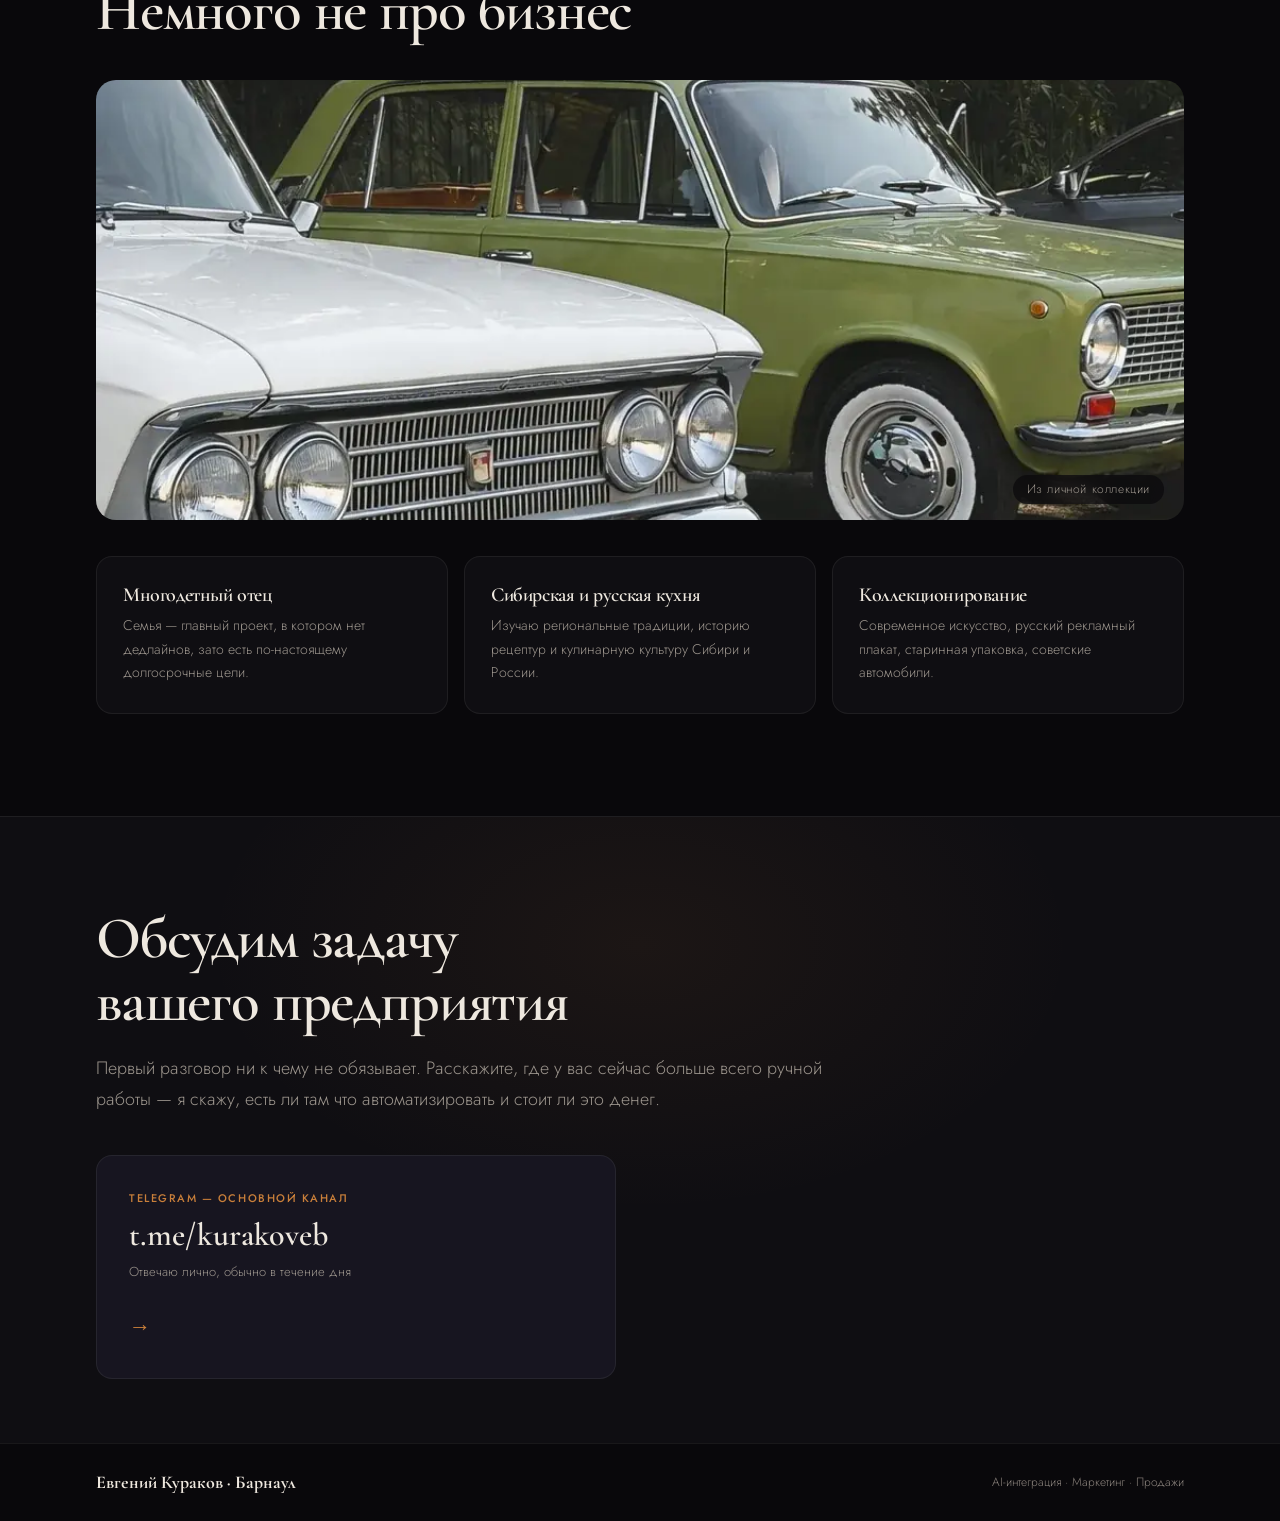
==== commit ce34a713: "Restore original homepage heading" ====
--- a/index.html
+++ b/index.html
@@ -912,7 +912,7 @@
 <div class="wrap">
 <div class="hero-grid">
 <div>
-<h1 class="hero-h1 fi d1" style="line-height:1">Привет, компания Русич</h1>
+<h1 class="hero-h1 fi d1" style="line-height:1">Внедряю ИИ в работу предприятий</h1>
 <p class="hero-desc fi d2">Я Евгений Кураков. Помогаю компаниям Барнаула и Алтайского края находить дорогую ручную работу и автоматизировать её — от заявок в 1С до протоколов совещаний.</p>
 <div class="hero-ctas fi d3">
 <a href="https://t.me/kurakoveb" class="btn btn-a" target="_blank" rel="noopener"><svg viewBox="0 0 24 24"><path d="M21.9 4.3 18.7 19.4c-.2 1-.9 1.3-1.7.8l-4.6-3.4-2.2 2.1c-.3.3-.5.5-1 .5l.4-4.9 8.6-7.8c.4-.3-.1-.5-.6-.2L6.9 13.2l-4.5-1.4c-1-.3-1-1 .2-1.4l17.6-6.8c.8-.3 1.5.2 1.2 1.4z"></path></svg>Обсудить в Telegram</a>
